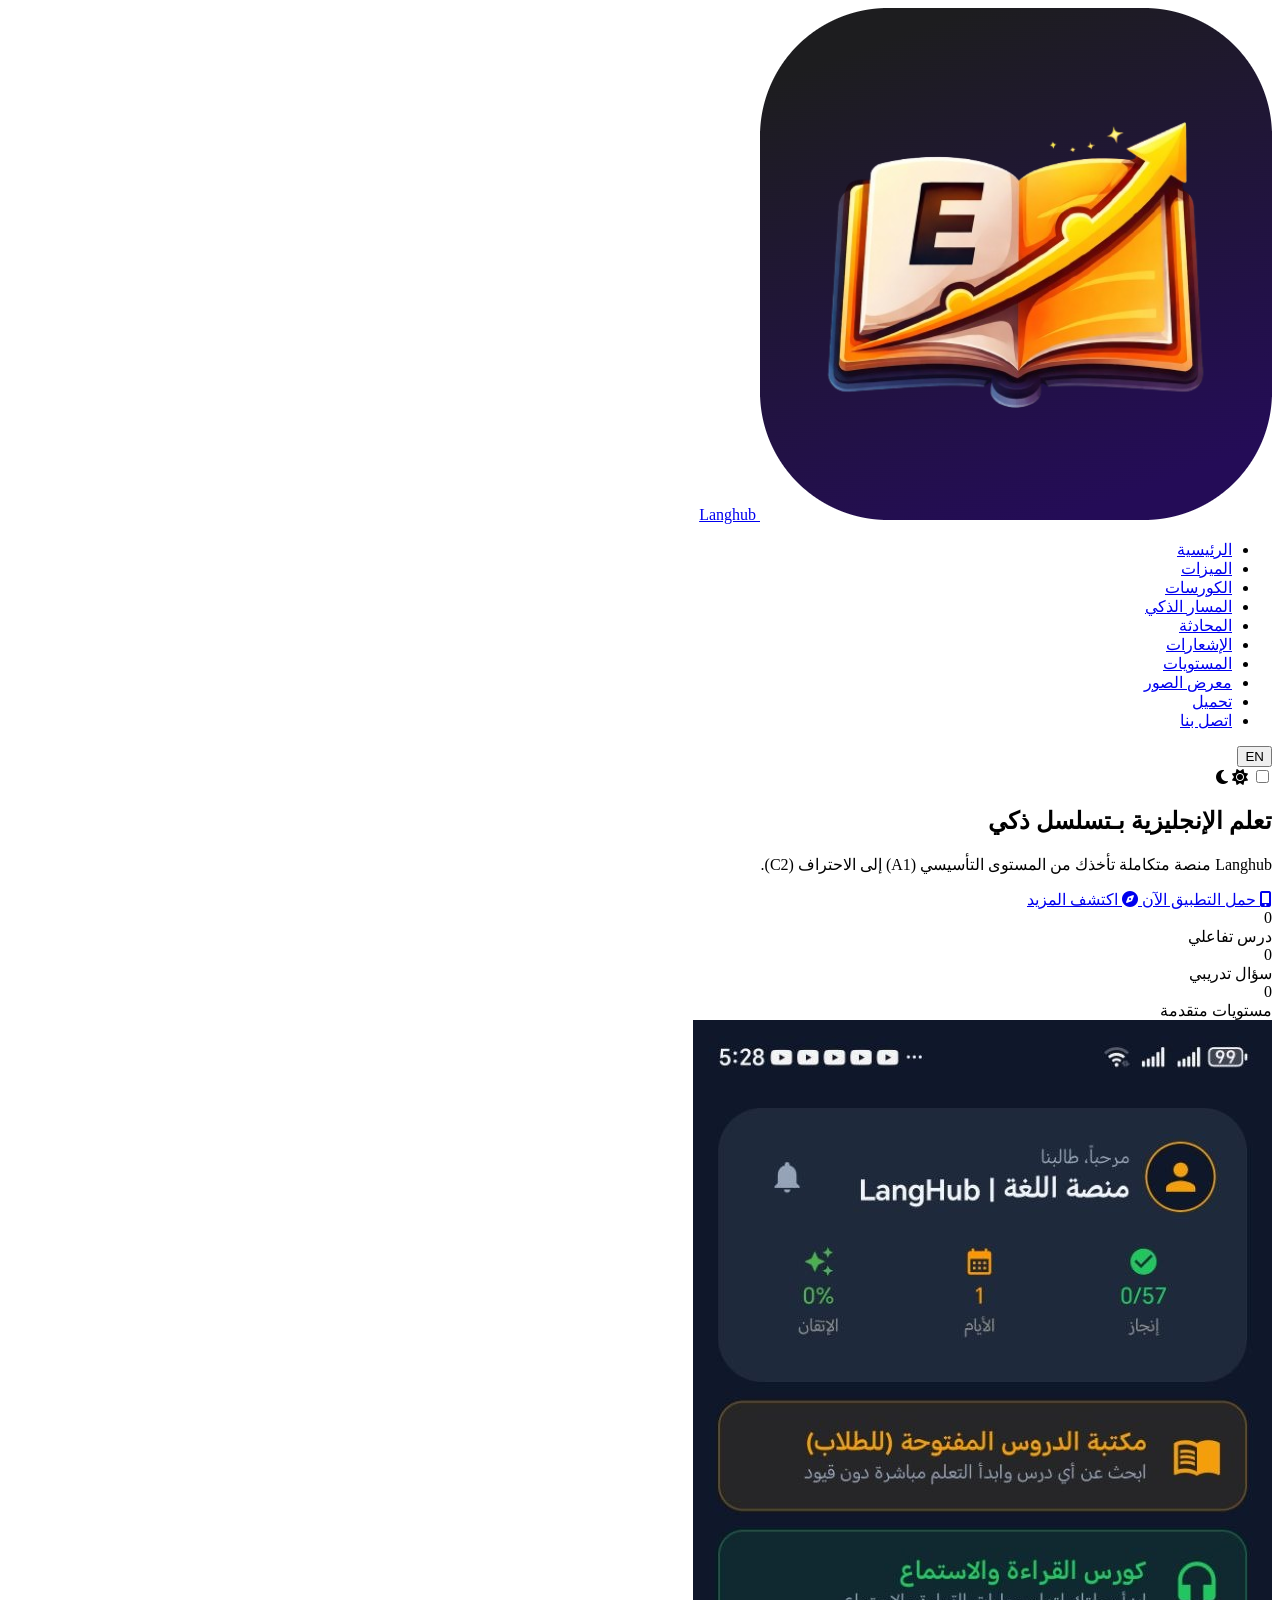
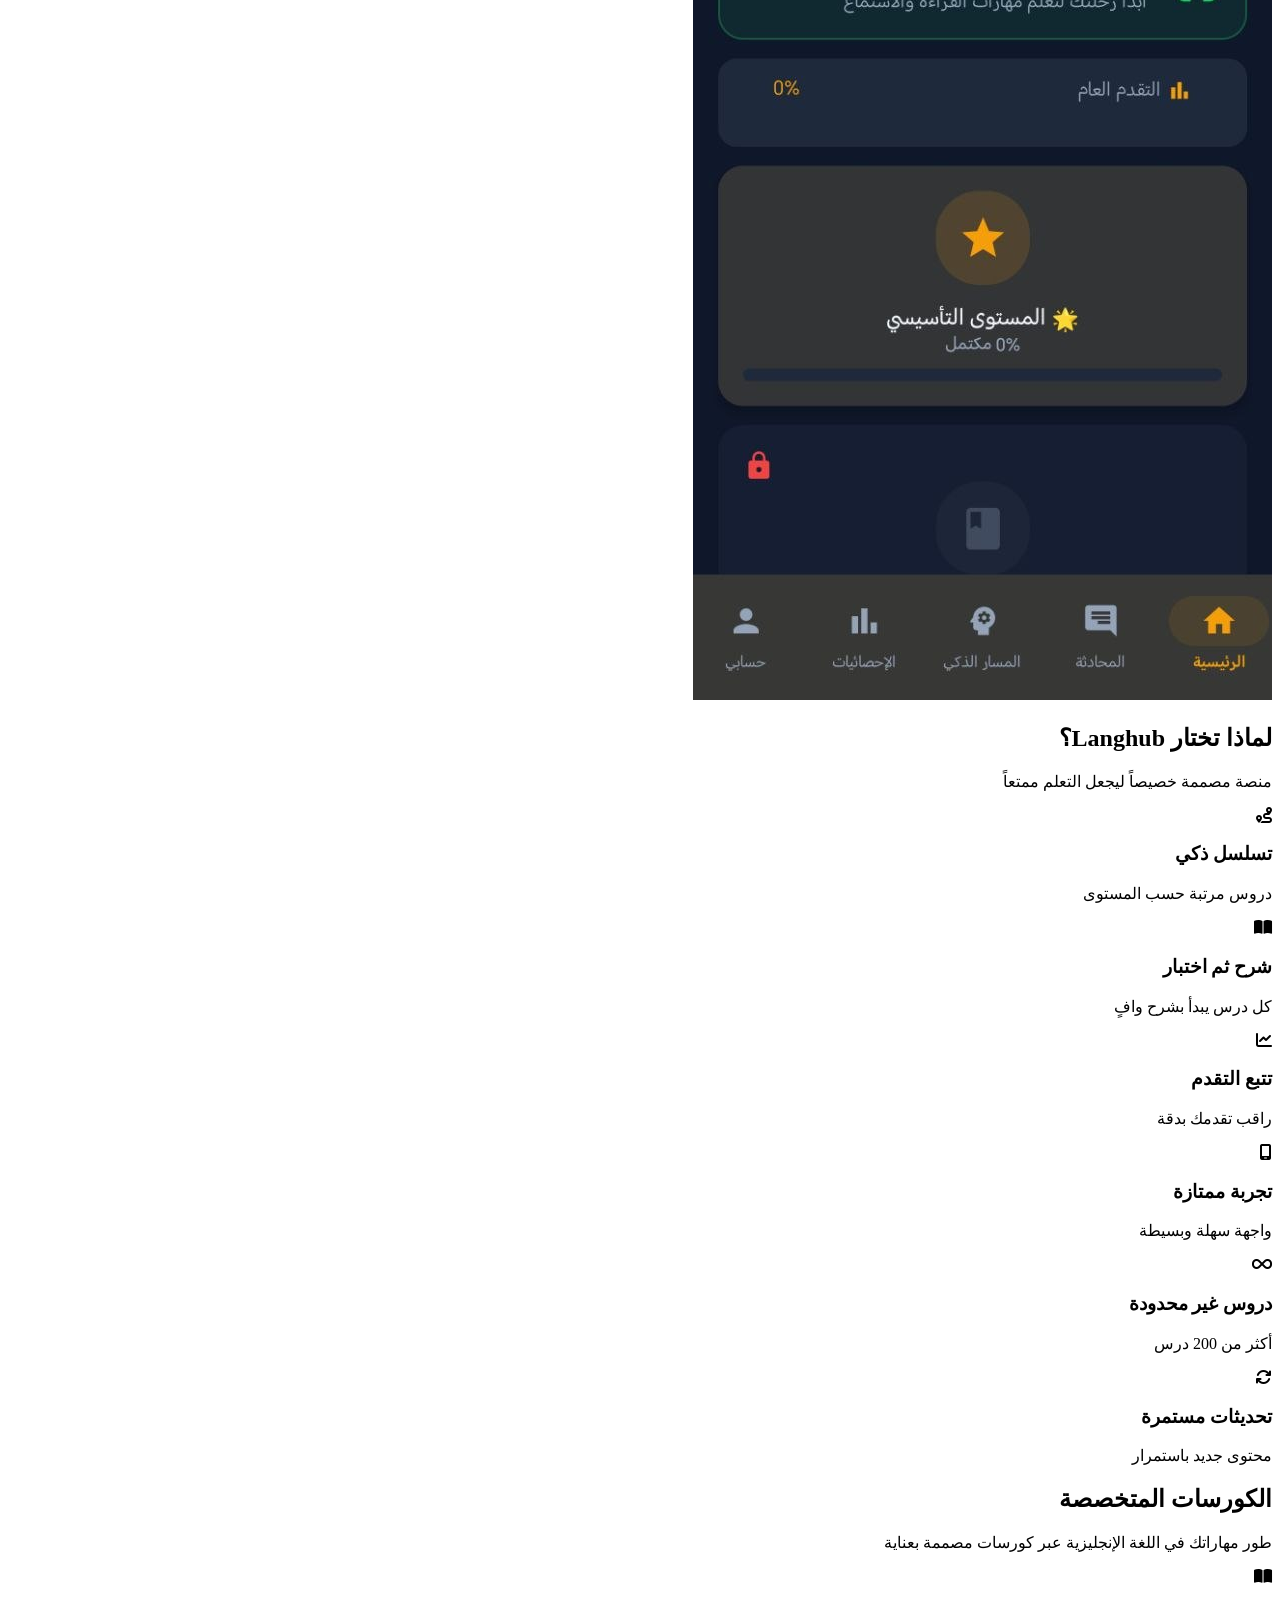
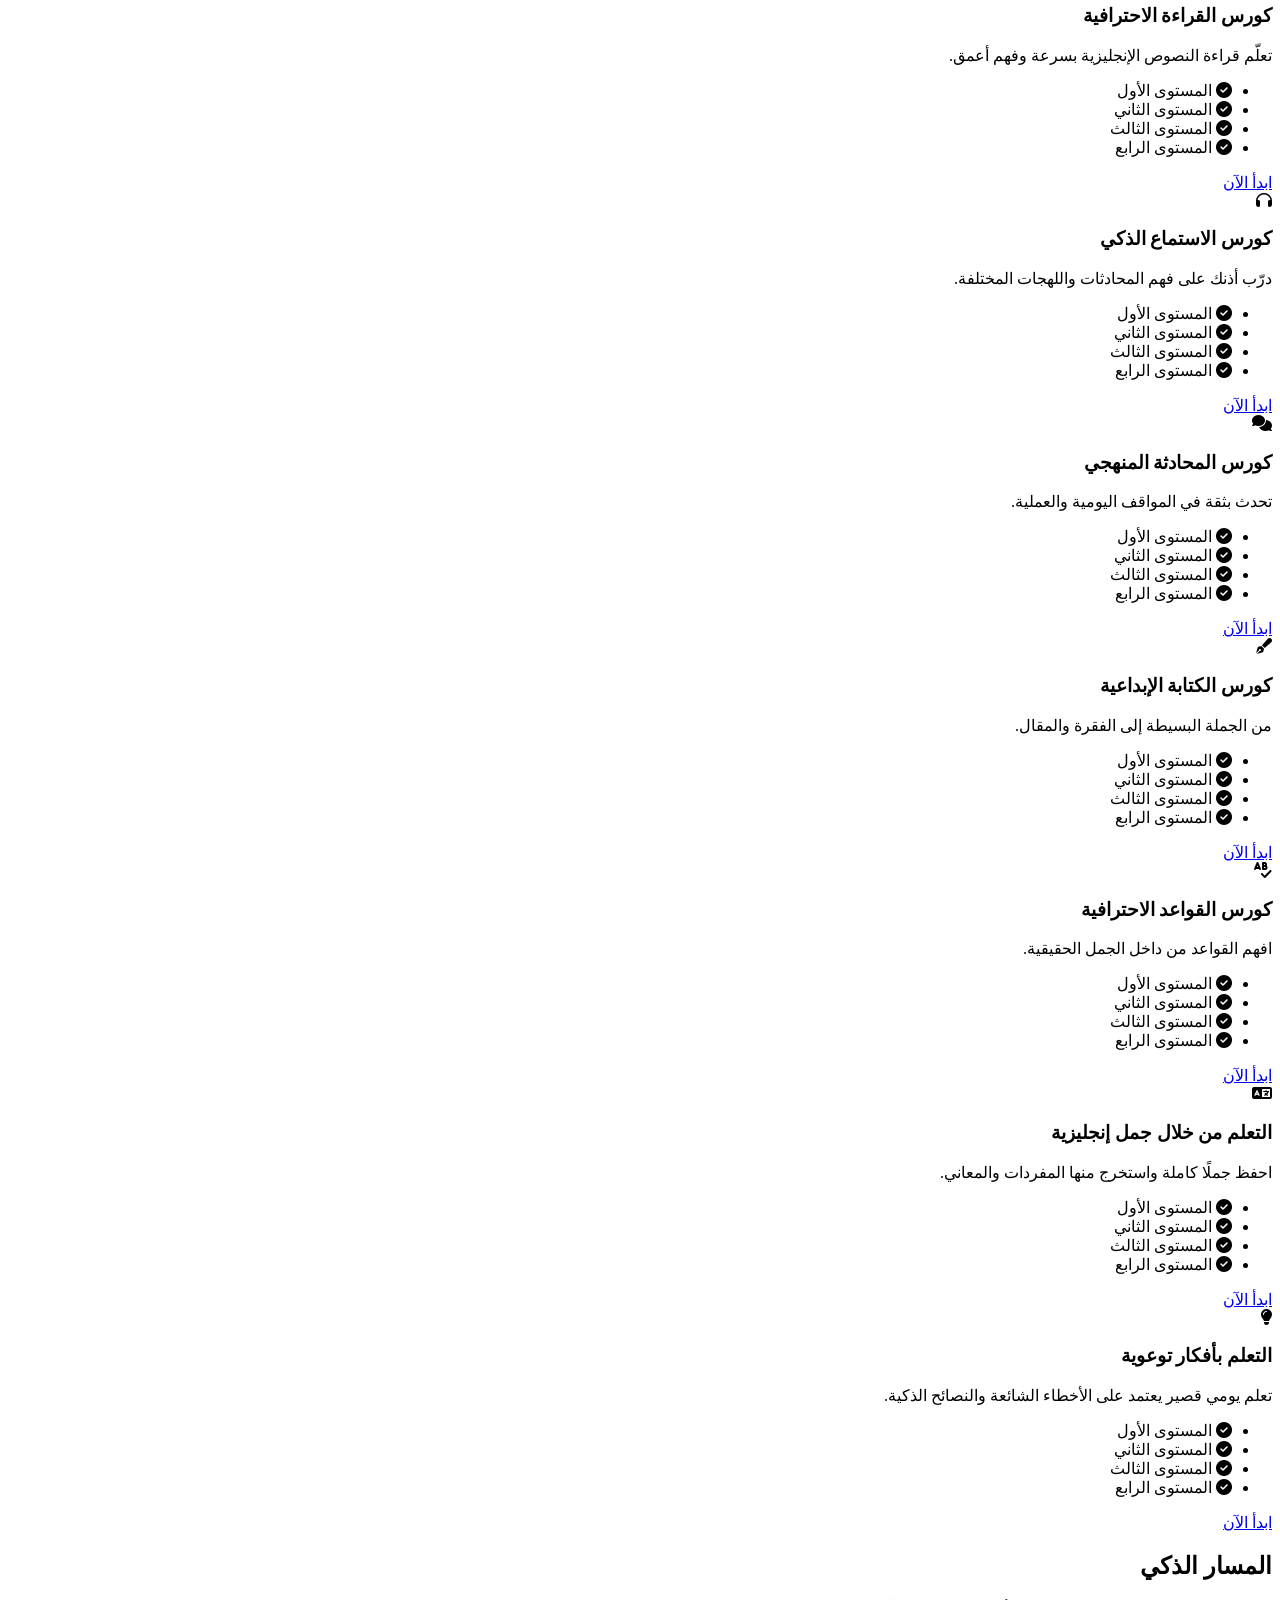
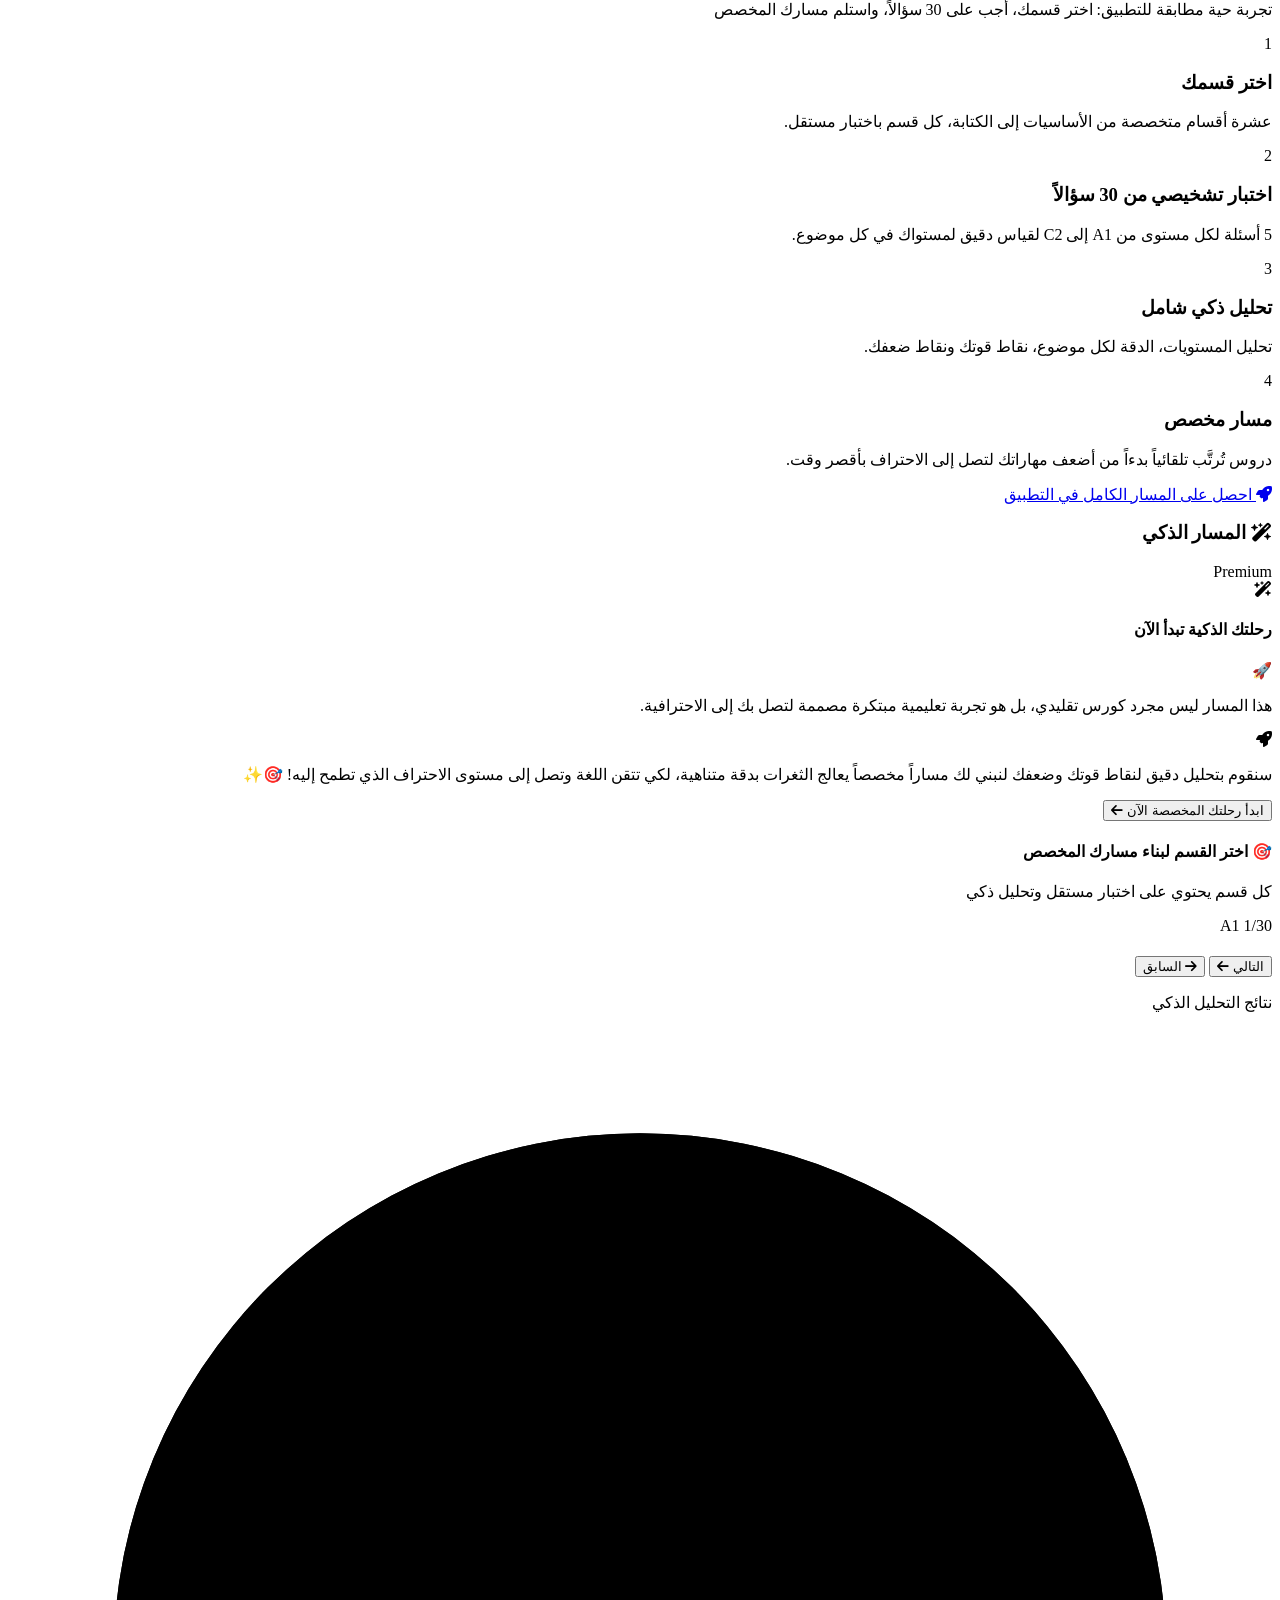
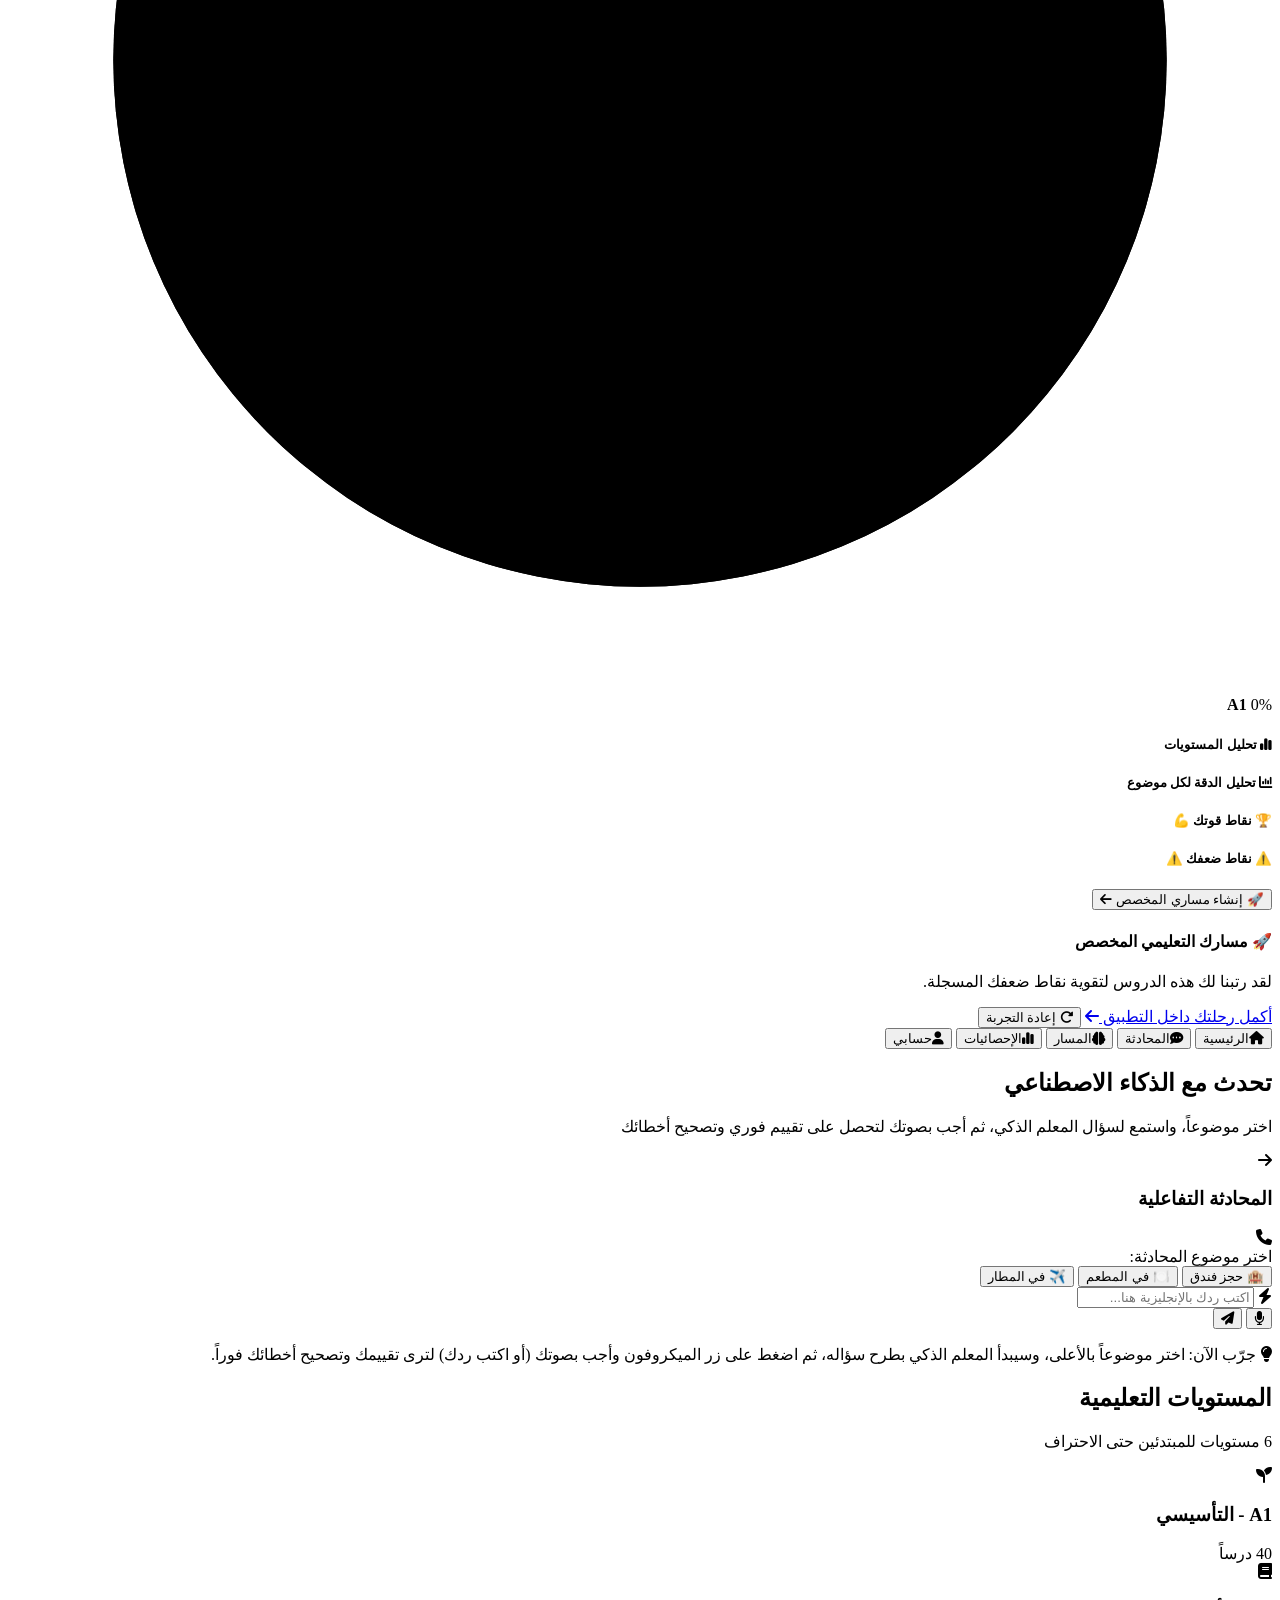
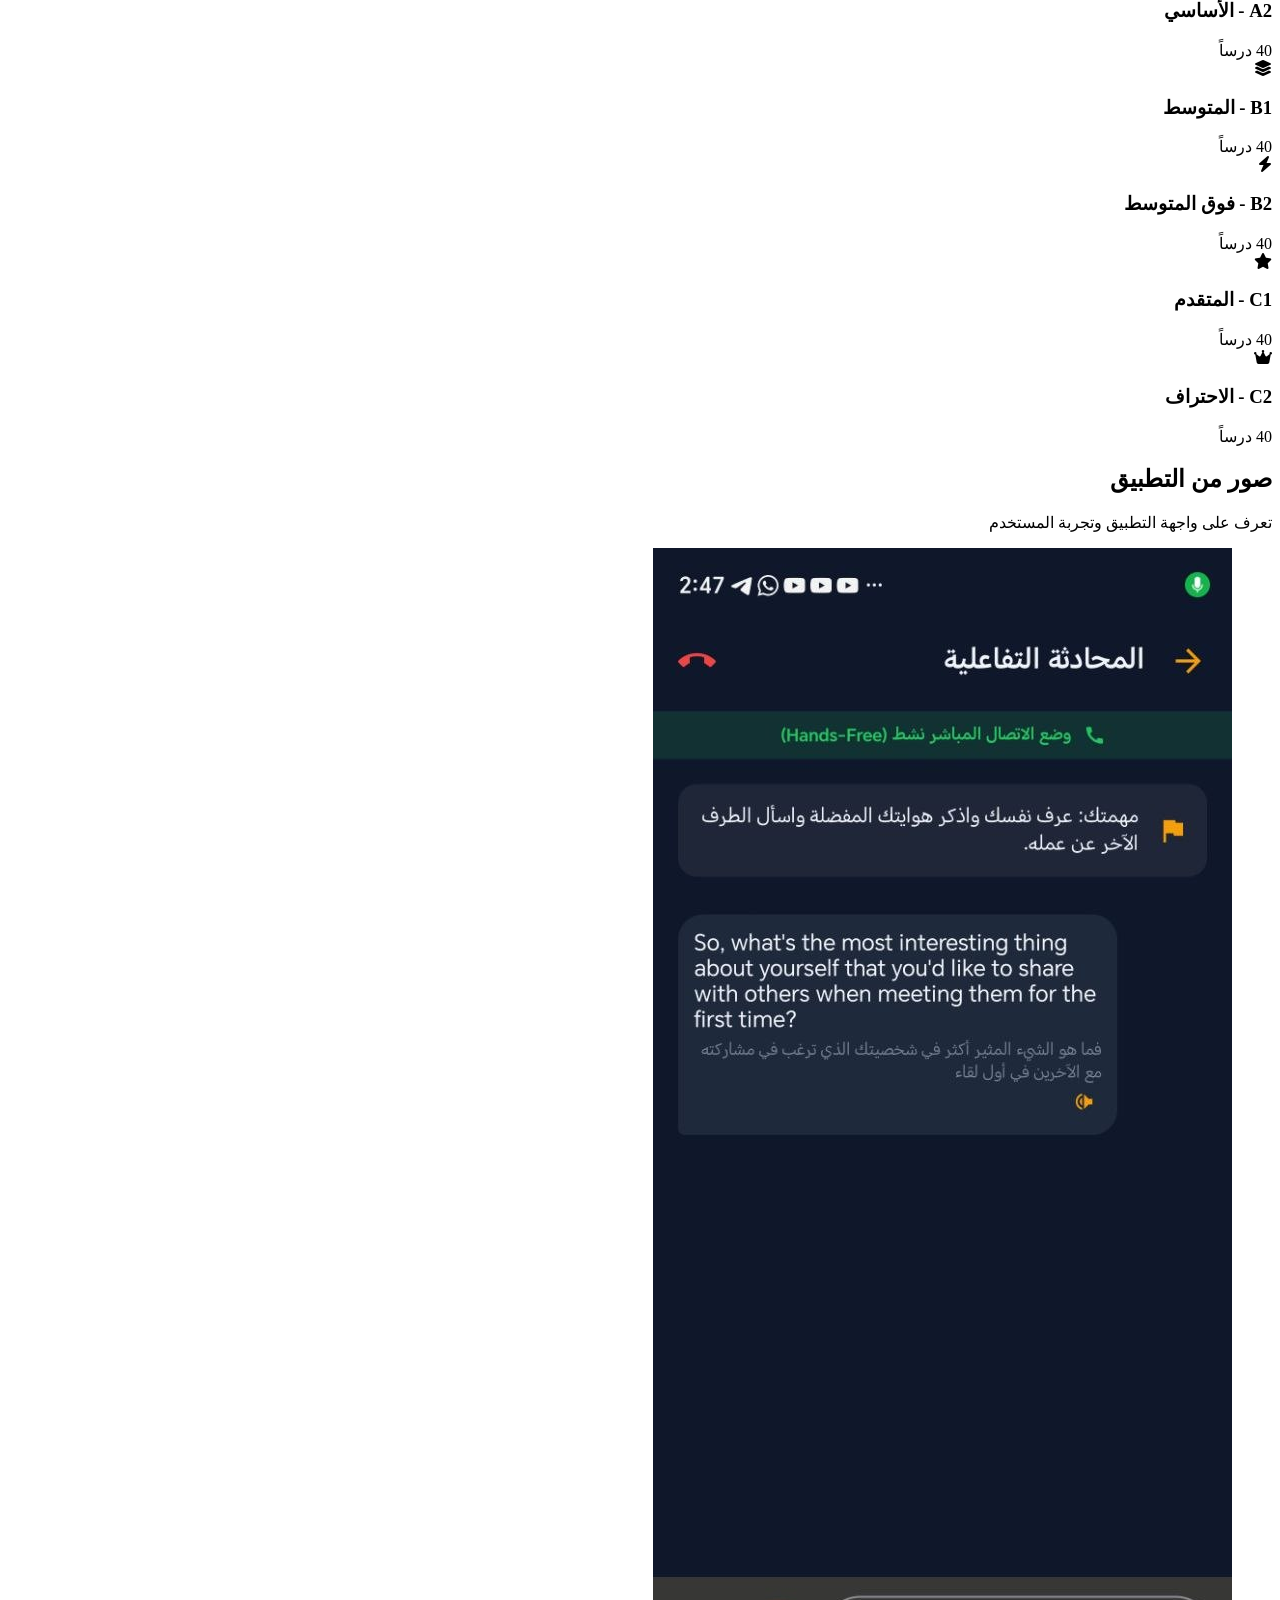
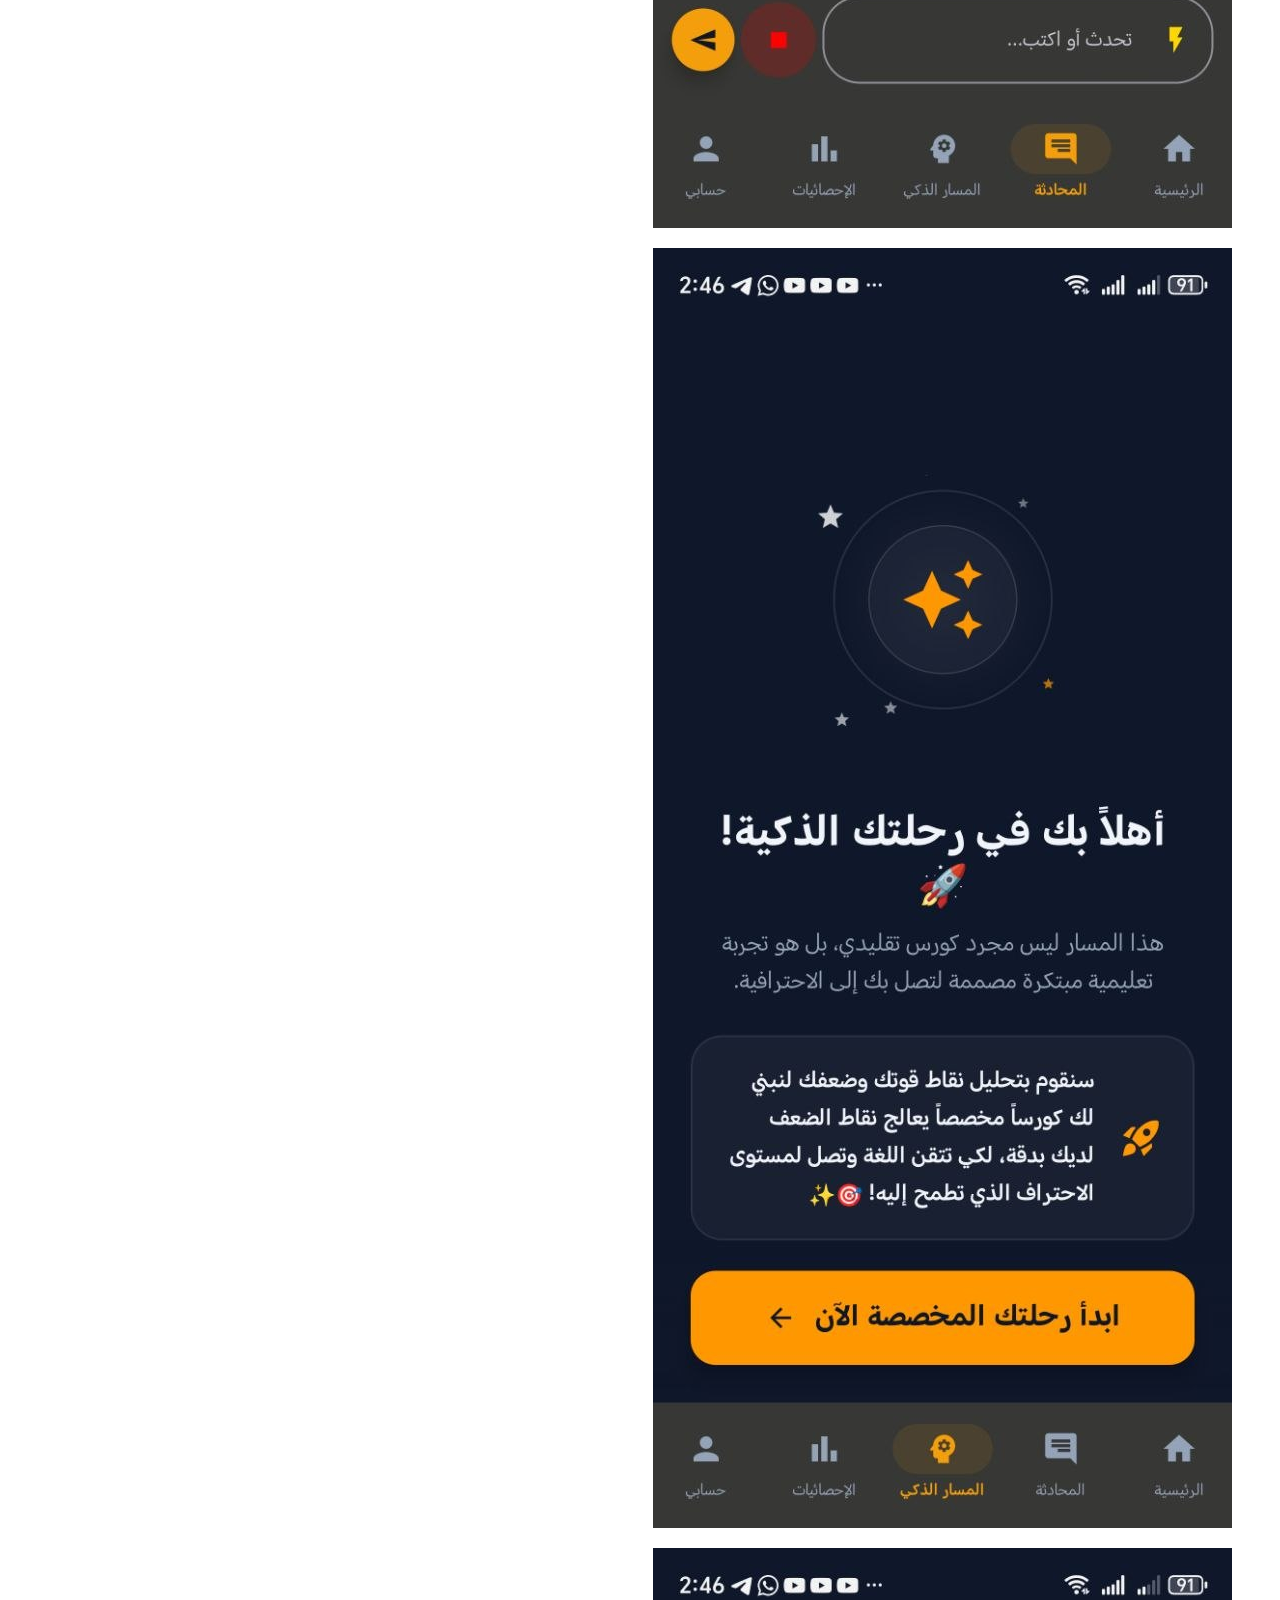
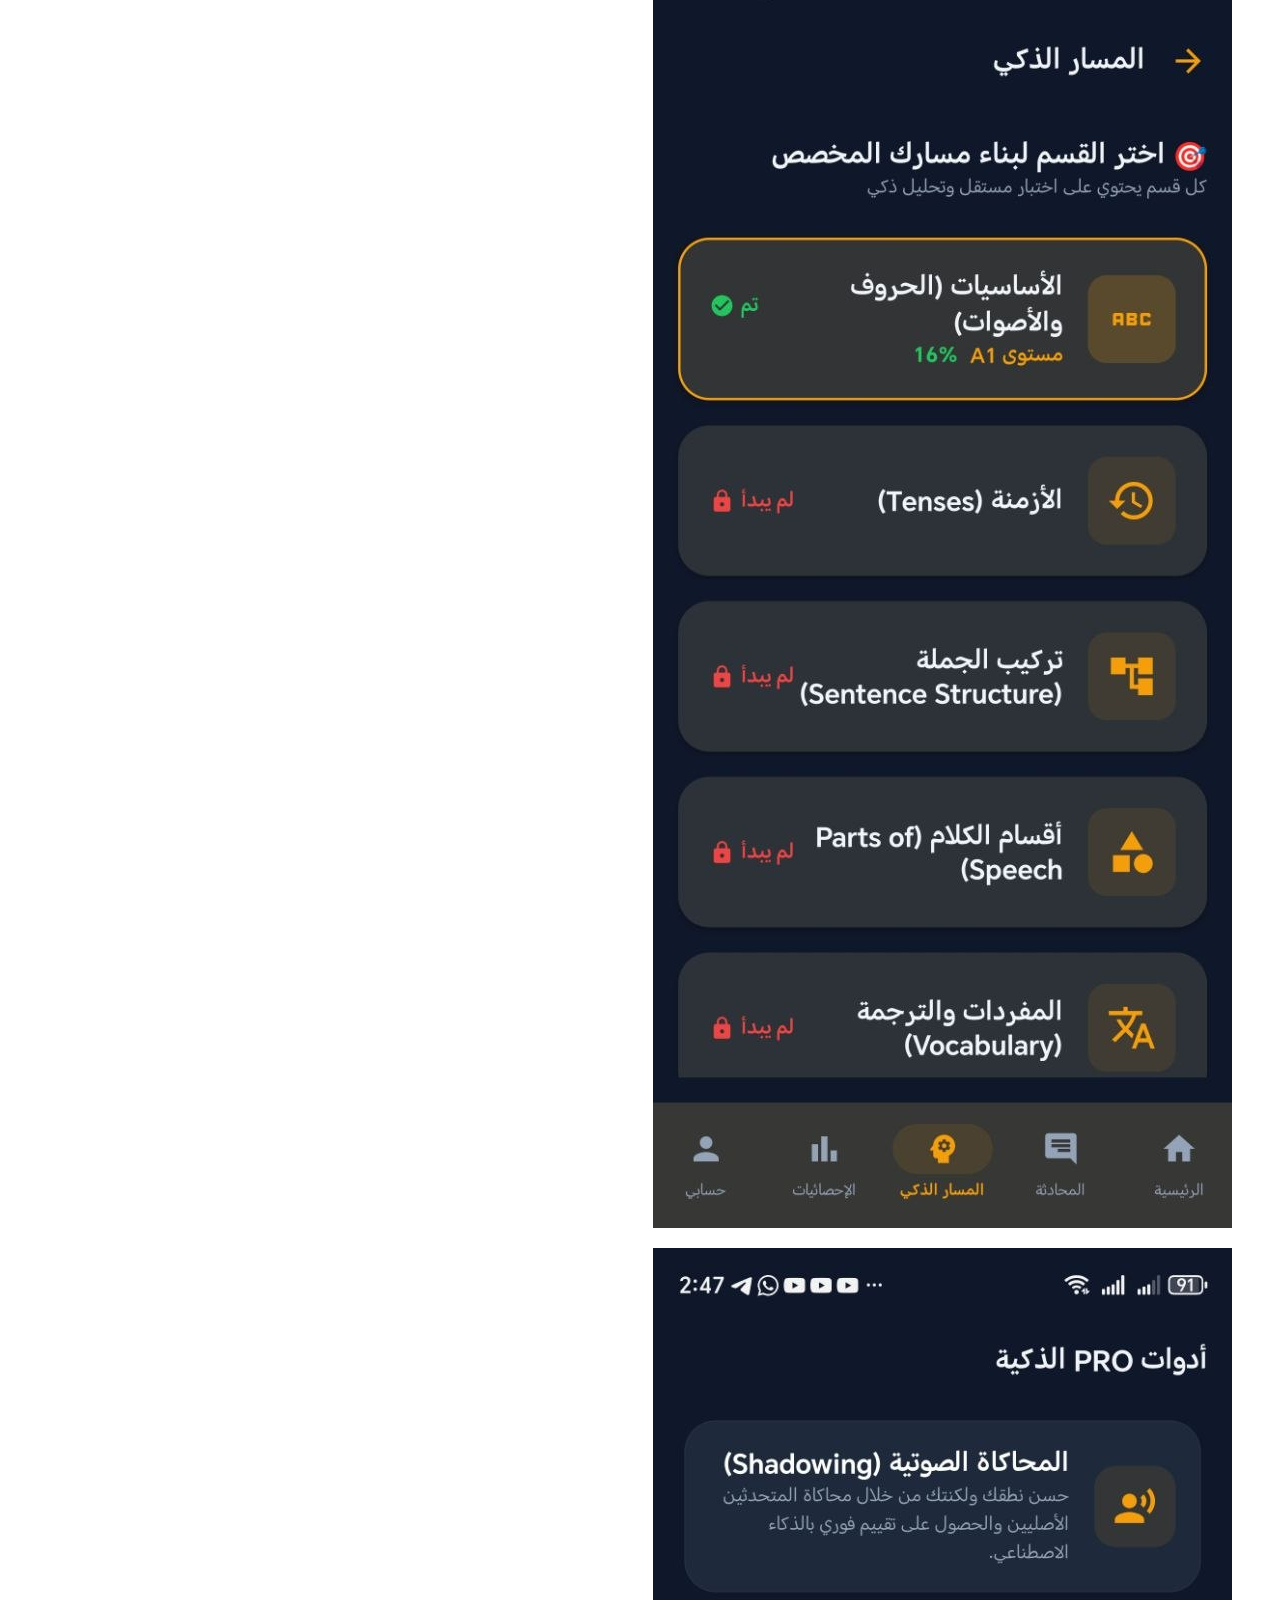
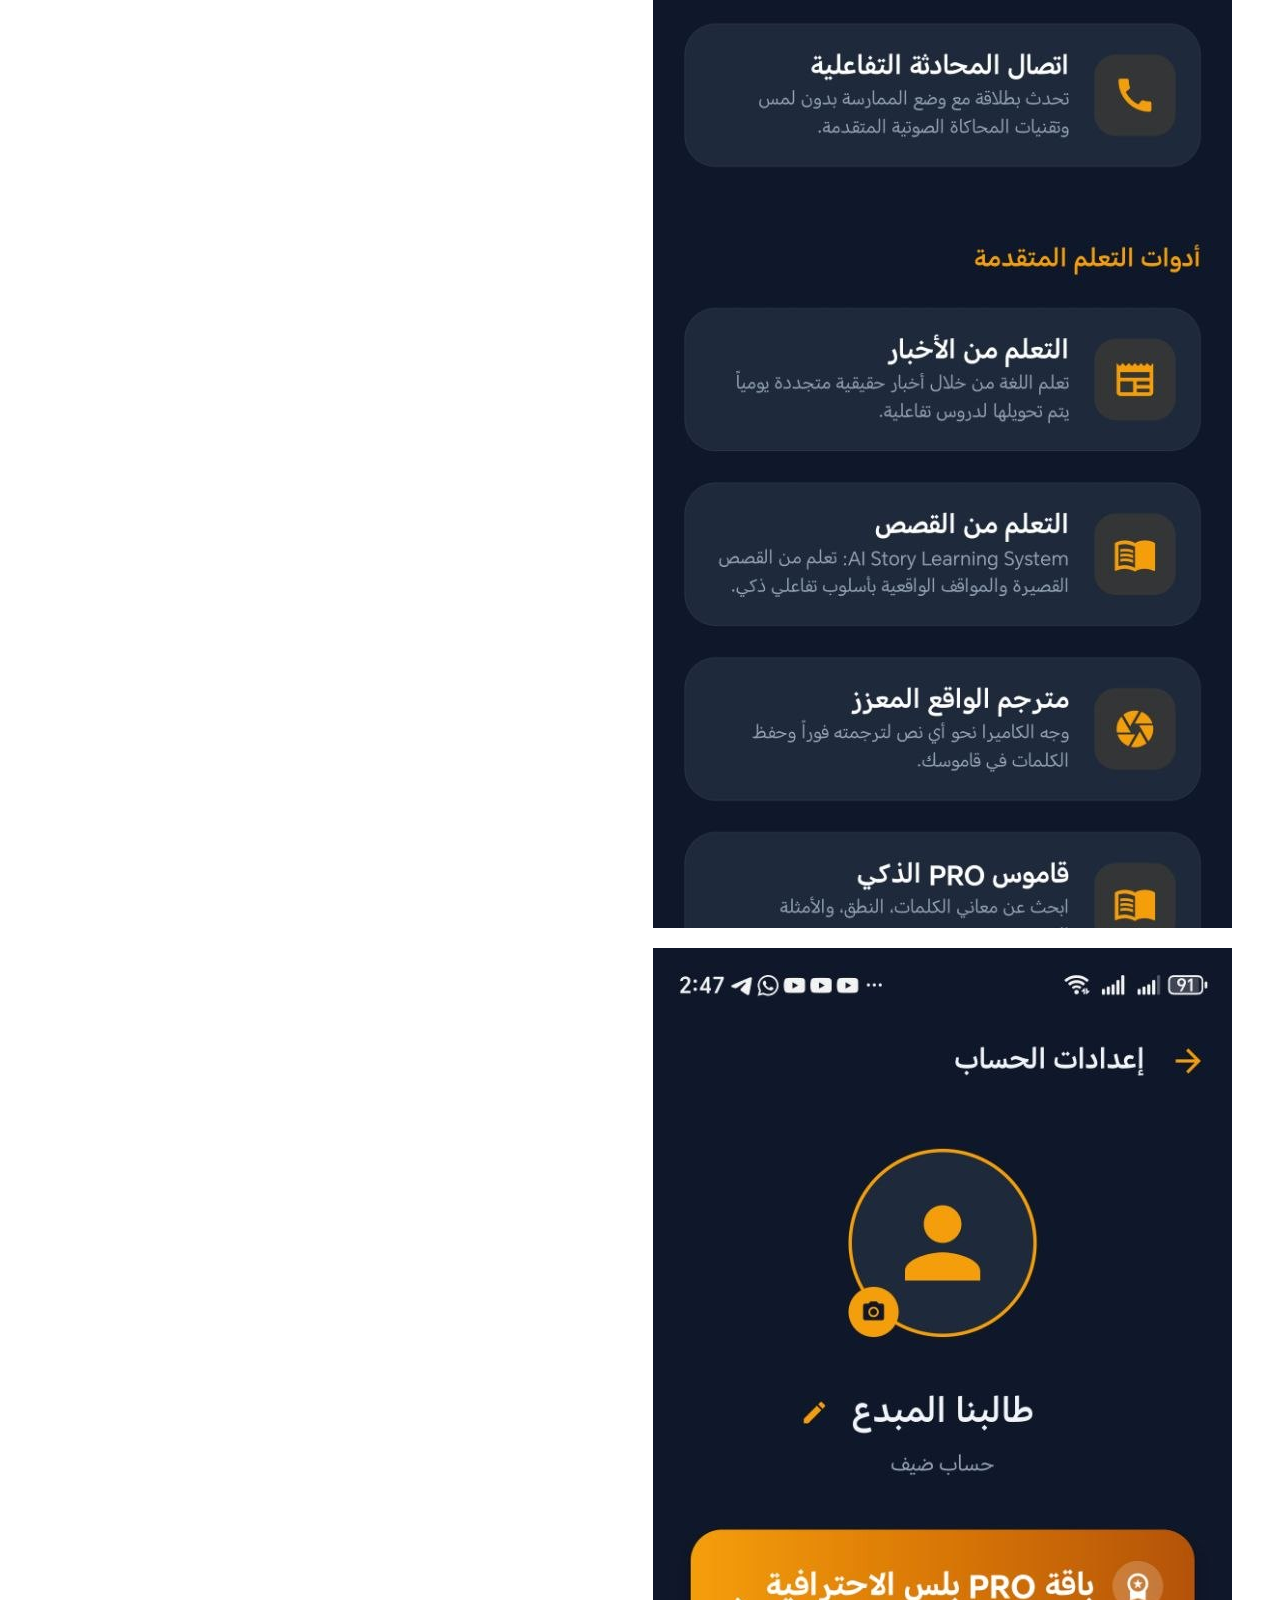
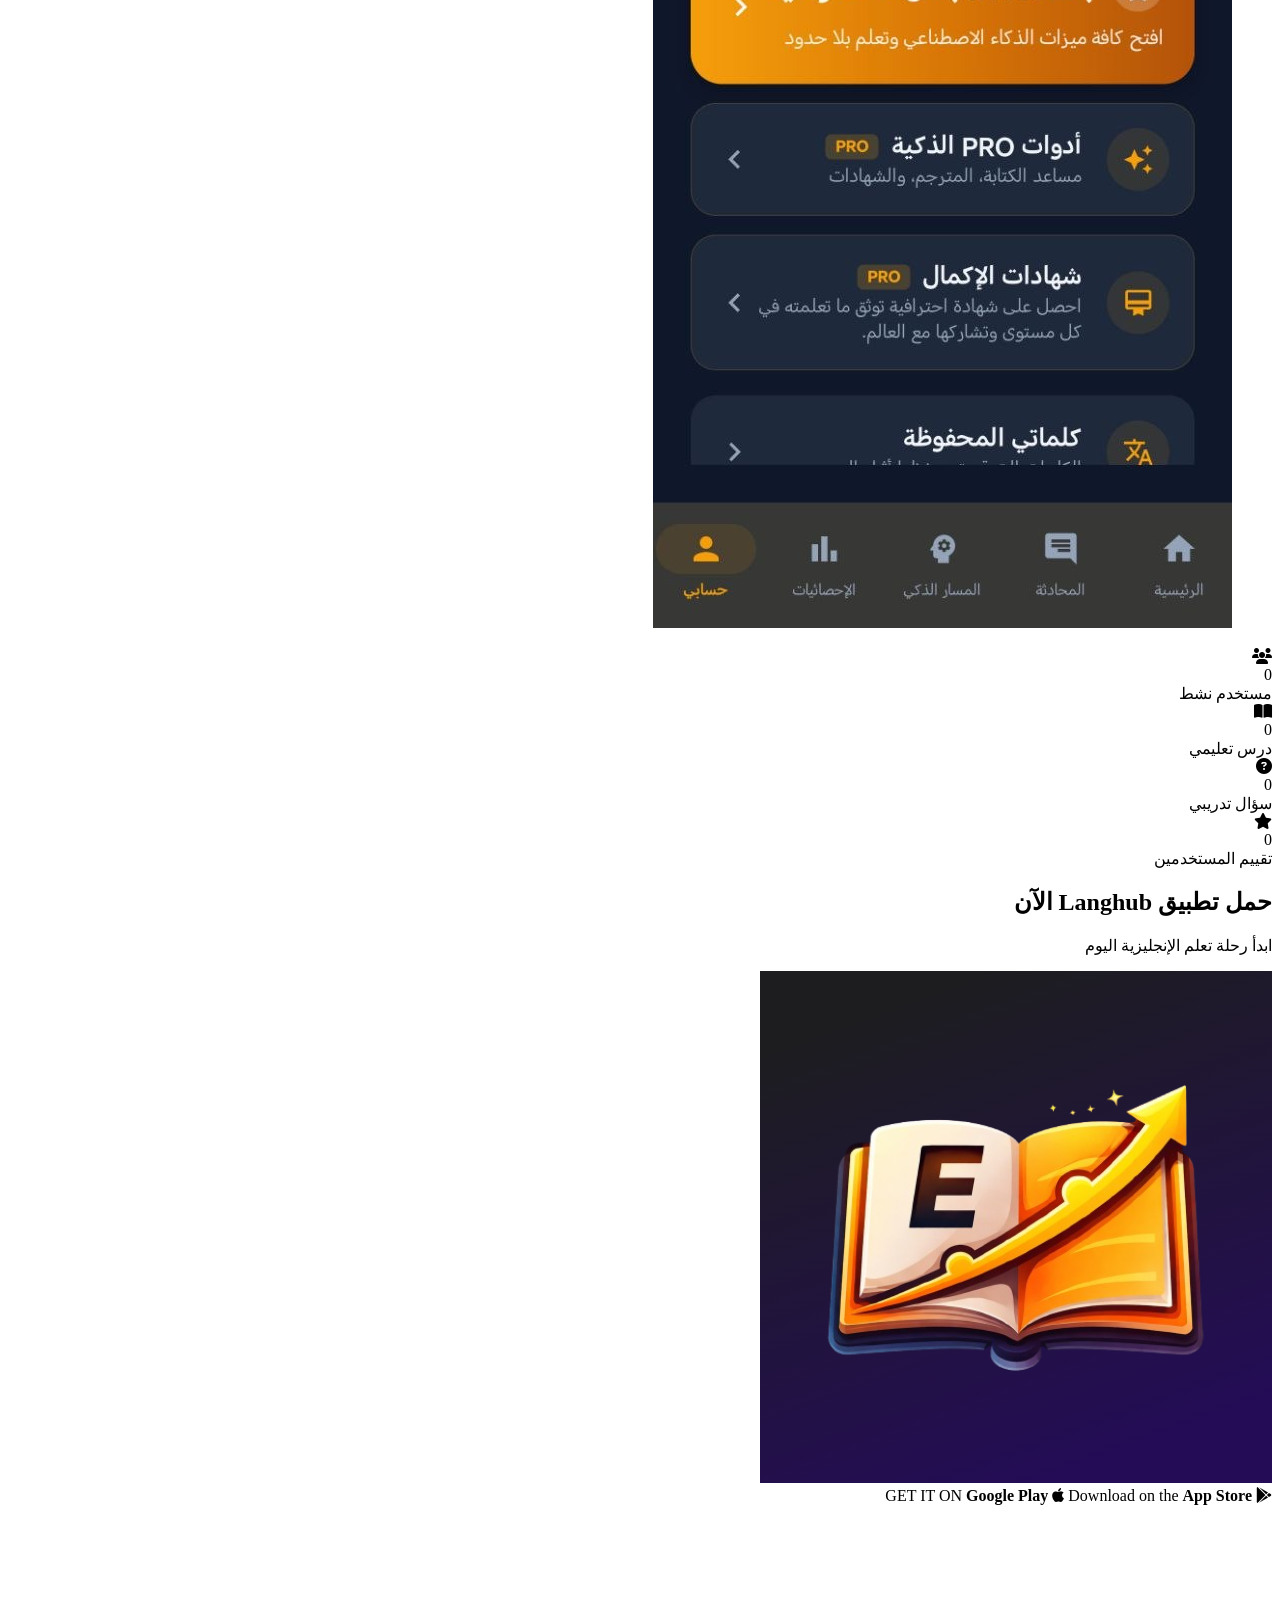
==== index.html @ e92ff912 "Update index.html" ====
<!DOCTYPE html>
<html lang="ar" dir="rtl">
<head>
  <meta charset="UTF-8">
  <meta name="viewport" content="width=device-width, initial-scale=1.0">
   <!-- أكواد منع الكاش نهائياً -->
    <meta http-equiv="Cache-Control" content="no-cache, no-store, must-revalidate">
    <meta http-equiv="Pragma" content="no-cache">
    <meta http-equiv="Expires" content="0">

  <title>Langhub | منصة اللغة</title>

  <meta name="description" content="Langhub منصة متكاملة لتعلم الإنجليزية من A1 إلى C2 عبر كورسات متخصصة، مسار ذكي، محادثة تفاعلية مع الذكاء الاصطناعي، وإشعارات يومية لحفظ الكلمات والجمل.">

  <link rel="icon" href="assets/images/favicon.ico">

  <link rel="preconnect" href="https://fonts.googleapis.com">
  <link rel="preconnect" href="https://fonts.gstatic.com" crossorigin>
  <link href="https://fonts.googleapis.com/css2?family=Cairo:wght@400;500;600;700;800;900&display=swap" rel="stylesheet">

  <link rel="stylesheet" href="https://cdnjs.cloudflare.com/ajax/libs/font-awesome/6.5.1/css/all.min.css">
  <link rel="stylesheet" href="./assets/css/style.css">
  <link rel="stylesheet" href="./assets/css/responsive.css">
</head>
<body>

  <!-- شريط التنقل -->
  <header class="navbar" id="navbar">
    <div class="container nav-container">
      <a href="#home" class="logo" aria-label="Langhub">
        <img src="assets/images/logo.png" alt="شعار Langhub">
        <span>Langhub</span>
      </a>

      <nav aria-label="القائمة الرئيسية">
        <ul class="nav-menu" id="nav-menu">
          <li><a href="#home" class="nav-link active">الرئيسية</a></li>
          <li><a href="#features" class="nav-link">الميزات</a></li>
          <li><a href="#courses" class="nav-link">الكورسات</a></li>
          <li><a href="#smart-path" class="nav-link">المسار الذكي</a></li>
          <li><a href="#ai-speaking" class="nav-link">المحادثة</a></li>
          <li><a href="#notifications" class="nav-link">الإشعارات</a></li>
          <li><a href="#levels" class="nav-link">المستويات</a></li>
          <li><a href="#gallery" class="nav-link">معرض الصور</a></li>
          <li><a href="#download" class="nav-link">تحميل</a></li>
          <li><a href="#contact" class="nav-link">اتصل بنا</a></li>
        </ul>
      </nav>
        <button id="lang-toggle" class="lang-toggle" type="button">EN</button>
      <div class="hamburger" id="hamburger" aria-label="فتح القائمة" role="button" tabindex="0">
        <span class="bar"></span>
        <span class="bar"></span>
        <span class="bar"></span>
      </div>
    </div>
  </header>

  <!-- زر الوضع الفاتح / الداكن -->
  <div class="theme-switch-wrapper">
    <label class="theme-switch" for="theme-toggle" aria-label="تبديل الوضع الليلي والنهاري">
      <input type="checkbox" id="theme-toggle">
      <span class="slider">
        <i class="fas fa-sun"></i>
        <i class="fas fa-moon"></i>
      </span>
    </label>
  </div>

  <main>
    <!-- Hero -->
    <section class="hero" id="home">
      <div class="container hero-content">
        <div class="hero-text">
          <h1 class="hero-title">تعلم الإنجليزية بـ<span class="highlight">تسلسل ذكي</span></h1>

          <p class="hero-description">
            Langhub منصة متكاملة تأخذك من المستوى التأسيسي (A1) إلى الاحتراف (C2).
          </p>

          <div class="hero-buttons">
            <a href="#download" class="btn btn-primary">
              <i class="fas fa-mobile-screen-button"></i>
              حمل التطبيق الآن
            </a>

            <a href="#features" class="btn btn-outline">
              <i class="fas fa-compass"></i>
              اكتشف المزيد
            </a>
          </div>

          <div class="hero-stats">
            <div class="stat">
              <div class="stat-number" data-target="500">0</div>
              <div class="stat-label">درس تفاعلي</div>
            </div>

            <div class="stat">
              <div class="stat-number" data-target="5000">0</div>
              <div class="stat-label">سؤال تدريبي</div>
            </div>

            <div class="stat">
              <div class="stat-number" data-target="6">0</div>
              <div class="stat-label">مستويات متقدمة</div>
            </div>
          </div>
        </div>

        <div class="hero-images-container">
          <img src="assets/images/hero-image.png" alt="واجهة تطبيق Langhub" class="hero-main-image">
        </div>
      </div>
    </section>

    <!-- الميزات -->
    <section class="features" id="features">
      <div class="container">
        <div class="section-header">
          <h2>لماذا تختار <span class="highlight">Langhub</span>؟</h2>
          <p>منصة مصممة خصيصاً ليجعل التعلم ممتعاً</p>
        </div>

        <div class="features-grid">
          <article class="feature-card">
            <div class="feature-icon"><i class="fas fa-route"></i></div>
            <h3>تسلسل ذكي</h3>
            <p>دروس مرتبة حسب المستوى</p>
          </article>

          <article class="feature-card">
            <div class="feature-icon"><i class="fas fa-book-open"></i></div>
            <h3>شرح ثم اختبار</h3>
            <p>كل درس يبدأ بشرح وافٍ</p>
          </article>

          <article class="feature-card">
            <div class="feature-icon"><i class="fas fa-chart-line"></i></div>
            <h3>تتبع التقدم</h3>
            <p>راقب تقدمك بدقة</p>
          </article>

          <article class="feature-card">
            <div class="feature-icon"><i class="fas fa-mobile-screen"></i></div>
            <h3>تجربة ممتازة</h3>
            <p>واجهة سهلة وبسيطة</p>
          </article>

          <article class="feature-card">
            <div class="feature-icon"><i class="fas fa-infinity"></i></div>
            <h3>دروس غير محدودة</h3>
            <p>أكثر من 200 درس</p>
          </article>

          <article class="feature-card">
            <div class="feature-icon"><i class="fas fa-arrows-rotate"></i></div>
            <h3>تحديثات مستمرة</h3>
            <p>محتوى جديد باستمرار</p>
          </article>
        </div>
      </div>
    </section>

    <!-- الكورسات المتخصصة -->
    <section class="courses" id="courses">
      <div class="container">
        <div class="section-header">
          <h2>الكورسات <span class="highlight">المتخصصة</span></h2>
          <p>طور مهاراتك في اللغة الإنجليزية عبر كورسات مصممة بعناية</p>
        </div>

        <div class="courses-grid">
          <article class="course-card">
            <div class="course-icon"><i class="fas fa-book-open"></i></div>
            <h3>كورس القراءة الاحترافية</h3>
            <p>تعلّم قراءة النصوص الإنجليزية بسرعة وفهم أعمق.</p>
            <ul class="course-levels">
              <li><i class="fas fa-check-circle"></i> المستوى الأول</li>
              <li><i class="fas fa-check-circle"></i> المستوى الثاني</li>
              <li><i class="fas fa-check-circle"></i> المستوى الثالث</li>
              <li><i class="fas fa-check-circle"></i> المستوى الرابع</li>
            </ul>
            <a href="download.html" class="btn btn-outline">ابدأ الآن</a>
          </article>

          <article class="course-card">
            <div class="course-icon"><i class="fas fa-headphones"></i></div>
            <h3>كورس الاستماع الذكي</h3>
            <p>درّب أذنك على فهم المحادثات واللهجات المختلفة.</p>
            <ul class="course-levels">
              <li><i class="fas fa-check-circle"></i> المستوى الأول</li>
              <li><i class="fas fa-check-circle"></i> المستوى الثاني</li>
              <li><i class="fas fa-check-circle"></i> المستوى الثالث</li>
              <li><i class="fas fa-check-circle"></i> المستوى الرابع</li>
            </ul>
            <a href="download.html" class="btn btn-outline">ابدأ الآن</a>
          </article>

          <article class="course-card">
            <div class="course-icon"><i class="fas fa-comments"></i></div>
            <h3>كورس المحادثة المنهجي</h3>
            <p>تحدث بثقة في المواقف اليومية والعملية.</p>
            <ul class="course-levels">
              <li><i class="fas fa-check-circle"></i> المستوى الأول</li>
              <li><i class="fas fa-check-circle"></i> المستوى الثاني</li>
              <li><i class="fas fa-check-circle"></i> المستوى الثالث</li>
              <li><i class="fas fa-check-circle"></i> المستوى الرابع</li>
            </ul>
            <a href="download.html" class="btn btn-outline">ابدأ الآن</a>
          </article>

          <article class="course-card">
            <div class="course-icon"><i class="fas fa-pen-fancy"></i></div>
            <h3>كورس الكتابة الإبداعية</h3>
            <p>من الجملة البسيطة إلى الفقرة والمقال.</p>
            <ul class="course-levels">
              <li><i class="fas fa-check-circle"></i> المستوى الأول</li>
              <li><i class="fas fa-check-circle"></i> المستوى الثاني</li>
              <li><i class="fas fa-check-circle"></i> المستوى الثالث</li>
              <li><i class="fas fa-check-circle"></i> المستوى الرابع</li>
            </ul>
            <a href="download.html" class="btn btn-outline">ابدأ الآن</a>
          </article>

          <article class="course-card">
            <div class="course-icon"><i class="fas fa-spell-check"></i></div>
            <h3>كورس القواعد الاحترافية</h3>
            <p>افهم القواعد من داخل الجمل الحقيقية.</p>
            <ul class="course-levels">
              <li><i class="fas fa-check-circle"></i> المستوى الأول</li>
              <li><i class="fas fa-check-circle"></i> المستوى الثاني</li>
              <li><i class="fas fa-check-circle"></i> المستوى الثالث</li>
              <li><i class="fas fa-check-circle"></i> المستوى الرابع</li>
            </ul>
            <a href="download.html" class="btn btn-outline">ابدأ الآن</a>
          </article>

          <article class="course-card">
            <div class="course-icon"><i class="fas fa-language"></i></div>
            <h3>التعلم من خلال جمل إنجليزية</h3>
            <p>احفظ جملًا كاملة واستخرج منها المفردات والمعاني.</p>
            <ul class="course-levels">
              <li><i class="fas fa-check-circle"></i> المستوى الأول</li>
              <li><i class="fas fa-check-circle"></i> المستوى الثاني</li>
              <li><i class="fas fa-check-circle"></i> المستوى الثالث</li>
              <li><i class="fas fa-check-circle"></i> المستوى الرابع</li>
            </ul>
            <a href="download.html" class="btn btn-outline">ابدأ الآن</a>
          </article>

          <article class="course-card">
            <div class="course-icon"><i class="fas fa-lightbulb"></i></div>
            <h3>التعلم بأفكار توعوية</h3>
            <p>تعلم يومي قصير يعتمد على الأخطاء الشائعة والنصائح الذكية.</p>
            <ul class="course-levels">
              <li><i class="fas fa-check-circle"></i> المستوى الأول</li>
              <li><i class="fas fa-check-circle"></i> المستوى الثاني</li>
              <li><i class="fas fa-check-circle"></i> المستوى الثالث</li>
              <li><i class="fas fa-check-circle"></i> المستوى الرابع</li>
            </ul>
            <a href="download.html" class="btn btn-outline">ابدأ الآن</a>
          </article>
        </div>
      </div>
    </section>


<!-- المسار الذكي (محاكاة حية للتطبيق) -->
<!-- المسار الذكي -->
<section class="smart-path" id="smart-path">
  <div class="container">
    <div class="section-header">
      <h2>المسار <span class="highlight">الذكي</span></h2>
      <p>تجربة حية مطابقة للتطبيق: اختر قسمك، أجب على 30 سؤالاً، واستلم مسارك المخصص</p>
    </div>

    <div class="sp-showcase">
      <div class="sp-info">
        <div class="sp-steps">
          <div class="sp-step">
            <div class="sp-step-num">1</div>
            <div class="sp-step-body">
              <h3>اختر قسمك</h3>
              <p>عشرة أقسام متخصصة من الأساسيات إلى الكتابة، كل قسم باختبار مستقل.</p>
            </div>
          </div>
          <div class="sp-step">
            <div class="sp-step-num">2</div>
            <div class="sp-step-body">
              <h3>اختبار تشخيصي من 30 سؤالاً</h3>
              <p>5 أسئلة لكل مستوى من A1 إلى C2 لقياس دقيق لمستواك في كل موضوع.</p>
            </div>
          </div>
          <div class="sp-step">
            <div class="sp-step-num">3</div>
            <div class="sp-step-body">
              <h3>تحليل ذكي شامل</h3>
              <p>تحليل المستويات، الدقة لكل موضوع، نقاط قوتك ونقاط ضعفك.</p>
            </div>
          </div>
          <div class="sp-step">
            <div class="sp-step-num">4</div>
            <div class="sp-step-body">
              <h3>مسار مخصص</h3>
              <p>دروس تُرتَّب تلقائياً بدءاً من أضعف مهاراتك لتصل إلى الاحتراف بأقصر وقت.</p>
            </div>
          </div>
        </div>
        <div class="sp-cta">
          <a href="#download" class="btn btn-primary"><i class="fas fa-rocket"></i> احصل على المسار الكامل في التطبيق</a>
        </div>
      </div>

      <div class="sp-phone" id="sp-phone">
        <div class="sp-phone-notch"></div>
        <div class="sp-phone-header">
          <h3><i class="fas fa-wand-magic-sparkles"></i> المسار الذكي</h3>
          <span class="sp-premium">Premium</span>
        </div>

        <div class="sp-screens">
          <!-- 1) المقدمة -->
          <div class="sp-screen active" data-screen="intro">
            <div class="sp-intro">
              <div class="sp-intro-orbit"><i class="fas fa-wand-magic-sparkles"></i></div>
              <h4>رحلتك <span class="sp-gold">الذكية</span> تبدأ الآن</h4>
              <div class="sp-rocket">🚀</div>
              <p>هذا المسار ليس مجرد كورس تقليدي، بل هو تجربة تعليمية مبتكرة مصممة لتصل بك إلى الاحترافية.</p>
              <div class="sp-intro-card">
                <i class="fas fa-rocket"></i>
                <p>سنقوم بتحليل دقيق لنقاط قوتك وضعفك لنبني لك مساراً مخصصاً يعالج الثغرات بدقة متناهية، لكي تتقن اللغة وتصل إلى مستوى الاحتراف الذي تطمح إليه! 🎯✨</p>
              </div>
              <button class="sp-btn-gold" type="button" data-sp-goto="sections">ابدأ رحلتك المخصصة الآن <i class="fas fa-arrow-left"></i></button>
            </div>
          </div>

          <!-- 2) الأقسام -->
          <div class="sp-screen" data-screen="sections">
            <div class="sp-sections">
              <h4>🎯 اختر القسم لبناء مسارك المخصص</h4>
              <p class="sp-sub">كل قسم يحتوي على اختبار مستقل وتحليل ذكي</p>
              <div id="sp-section-list"></div>
            </div>
          </div>

          <!-- 3) الاختبار -->
          <div class="sp-screen" data-screen="quiz">
            <div class="sp-quiz">
              <div class="sp-quiz-progress"><div class="sp-quiz-bar" id="sp-quiz-bar"></div></div>
              <div class="sp-quiz-meta">
                <span id="sp-quiz-count">1/30</span>
                <span class="sp-level-badge" id="sp-q-level">A1</span>
              </div>
              <h4 class="sp-quiz-question" id="sp-quiz-question"></h4>
              <div class="sp-quiz-options" id="sp-quiz-options"></div>
              <div class="sp-quiz-actions">
                <button class="sp-btn-gold" type="button" id="sp-next-btn">التالي <i class="fas fa-arrow-left"></i></button>
                <button class="sp-btn-ghost" type="button" id="sp-prev-btn"><i class="fas fa-arrow-right"></i> السابق</button>
              </div>
            </div>
          </div>

          <!-- 4) النتائج -->
          <div class="sp-screen" data-screen="results">
            <div class="sp-results">
              <div class="sp-result-head">
                <p>نتائج التحليل الذكي</p>
                <div class="sp-gauge">
                  <svg viewBox="0 0 120 120">
                    <circle class="sp-gauge-bg" cx="60" cy="60" r="50"></circle>
                    <circle class="sp-gauge-fill" id="sp-gauge-fill" cx="60" cy="60" r="50"></circle>
                  </svg>
                  <div class="sp-gauge-text">
                    <strong id="sp-result-level">A1</strong>
                    <span id="sp-result-percent">0%</span>
                  </div>
                </div>
              </div>
              <div class="sp-result-card">
                <h5><i class="fas fa-chart-simple"></i> تحليل المستويات</h5>
                <div id="sp-levels"></div>
              </div>
              <div class="sp-result-card">
                <h5><i class="fas fa-chart-column"></i> تحليل الدقة لكل موضوع</h5>
                <div id="sp-topics"></div>
              </div>
              <div class="sp-result-card">
                <h5 class="sp-good">🏆 نقاط قوتك 💪</h5>
                <div id="sp-strengths"></div>
              </div>
              <div class="sp-result-card">
                <h5 class="sp-bad">⚠️ نقاط ضعفك ⚠️</h5>
                <div id="sp-weaknesses"></div>
              </div>
              <button class="sp-btn-gold" type="button" data-sp-goto="path">🚀 إنشاء مساري المخصص <i class="fas fa-arrow-left"></i></button>
            </div>
          </div>

          <!-- 5) المسار المخصص -->
          <div class="sp-screen" data-screen="path">
            <div class="sp-path">
              <h4>🚀 مسارك التعليمي المخصص</h4>
              <p class="sp-sub" id="sp-path-sub">لقد رتبنا لك هذه الدروس لتقوية نقاط ضعفك المسجلة.</p>
              <div id="sp-path-list"></div>
              <a href="#download" class="sp-btn-gold">أكمل رحلتك داخل التطبيق <i class="fas fa-arrow-left"></i></a>
              <button class="sp-btn-ghost" type="button" id="sp-restart"><i class="fas fa-rotate-right"></i> إعادة التجربة</button>
            </div>
          </div>
        </div>

        <div class="sp-analyzing" id="sp-analyzing" hidden>
          <i class="fas fa-circle-notch fa-spin"></i>
          <p>جاري التحليل الذكي لأدائك...</p>
        </div>

        <div class="sp-bottom-nav">
          <button type="button" class="sp-nav-item" data-sp-app><i class="fas fa-house"></i><span>الرئيسية</span></button>
          <button type="button" class="sp-nav-item" data-sp-app><i class="fas fa-comment-dots"></i><span>المحادثة</span></button>
          <button type="button" class="sp-nav-item active"><i class="fas fa-brain"></i><span>المسار</span></button>
          <button type="button" class="sp-nav-item" data-sp-app><i class="fas fa-chart-simple"></i><span>الإحصائيات</span></button>
          <button type="button" class="sp-nav-item" data-sp-app><i class="fas fa-user"></i><span>حسابي</span></button>
        </div>
      </div>
    </div>
  </div>
</section>


<!-- ==========================================
تحدث مع الذكاء الاصطناعي
========================================== -->
<section class="ai-speaking" id="ai-speaking">
  <div class="container">
    <div class="section-header">
      <h2>تحدث مع <span class="highlight">الذكاء الاصطناعي</span></h2>
      <p>اختر موضوعاً، واستمع لسؤال المعلم الذكي، ثم أجب بصوتك لتحصل على تقييم فوري وتصحيح أخطائك</p>
    </div>

    <div class="ai-phone">
      <div class="ai-phone-notch"></div>
      <div class="ai-phone-header">
        <i class="fas fa-arrow-right ai-back"></i>
        <h3>المحادثة التفاعلية</h3>
        <i class="fas fa-phone ai-call"></i>
      </div>

      <div class="ai-topics">
        <span class="ai-topics-label">اختر موضوع المحادثة:</span>
        <div class="ai-topics-list">
          <button class="ai-topic-btn" type="button" data-topic="hotel">🏨 حجز فندق</button>
          <button class="ai-topic-btn" type="button" data-topic="restaurant">🍽️ في المطعم</button>
          <button class="ai-topic-btn" type="button" data-topic="airport">✈️ في المطار</button>
        </div>
      </div>

      <div class="ai-chat" id="ai-chat"></div>

      <div class="ai-input-bar">
        <div class="ai-input-wrap">
          <i class="fas fa-bolt ai-bolt"></i>
          <input type="text" id="ai-input" placeholder="اكتب ردك بالإنجليزية هنا..." />
        </div>
        <button class="ai-mic" id="ai-mic-btn" type="button" aria-label="التحدث بالصوت">
          <i class="fas fa-microphone"></i>
        </button>
        <button class="ai-send" id="ai-send-btn" type="button" aria-label="إرسال">
          <i class="fas fa-paper-plane"></i>
        </button>
      </div>
    </div>

    <p class="ai-hint">
      <i class="fas fa-lightbulb"></i>
      جرّب الآن: اختر موضوعاً بالأعلى، وسيبدأ المعلم الذكي بطرح سؤاله، ثم اضغط على زر الميكروفون وأجب بصوتك (أو اكتب ردك) لترى تقييمك وتصحيح أخطائك فوراً.
    </p>
  </div>
</section>

    <!-- المستويات -->
    <section class="levels" id="levels">
      <div class="container">
        <div class="section-header">
          <h2>المستويات <span class="highlight">التعليمية</span></h2>
          <p>6 مستويات للمبتدئين حتى الاحتراف</p>
        </div>

        <div class="levels-container">
          <article class="level-card">
            <div class="level-icon"><i class="fas fa-seedling"></i></div>
            <h3>A1 - التأسيسي</h3>
            <div class="level-progress"><span class="level-lessons-count">40 درساً</span></div>
          </article>

          <article class="level-card">
            <div class="level-icon"><i class="fas fa-book"></i></div>
            <h3>A2 - الأساسي</h3>
            <div class="level-progress"><span class="level-lessons-count">40 درساً</span></div>
          </article>

          <article class="level-card">
            <div class="level-icon"><i class="fas fa-layer-group"></i></div>
            <h3>B1 - المتوسط</h3>
            <div class="level-progress"><span class="level-lessons-count">40 درساً</span></div>
          </article>

          <article class="level-card">
            <div class="level-icon"><i class="fas fa-bolt"></i></div>
            <h3>B2 - فوق المتوسط</h3>
            <div class="level-progress"><span class="level-lessons-count">40 درساً</span></div>
          </article>

          <article class="level-card">
            <div class="level-icon"><i class="fas fa-star"></i></div>
            <h3>C1 - المتقدم</h3>
            <div class="level-progress"><span class="level-lessons-count">40 درساً</span></div>
          </article>

          <article class="level-card">
            <div class="level-icon"><i class="fas fa-crown"></i></div>
            <h3>C2 - الاحتراف</h3>
            <div class="level-progress"><span class="level-lessons-count">40 درساً</span></div>
          </article>
        </div>
      </div>
    </section>

    <!-- معرض الصور -->
    <section class="gallery" id="gallery">
      <div class="container">
        <div class="section-header">
          <h2>صور من <span class="highlight">التطبيق</span></h2>
          <p>تعرف على واجهة التطبيق وتجربة المستخدم</p>
        </div>

        <div class="gallery-grid">
          <figure class="gallery-item"><img src="assets/images/app-screenshots/screen1.jpg" alt="لقطة شاشة من تطبيق Langhub 1" loading="lazy"></figure>
          <figure class="gallery-item"><img src="assets/images/app-screenshots/screen2.jpg" alt="لقطة شاشة من تطبيق Langhub 2" loading="lazy"></figure>
          <figure class="gallery-item"><img src="assets/images/app-screenshots/screen3.jpg" alt="لقطة شاشة من تطبيق Langhub 3" loading="lazy"></figure>
          <figure class="gallery-item"><img src="assets/images/app-screenshots/screen4.jpg" alt="لقطة شاشة من تطبيق Langhub 4" loading="lazy"></figure>
          <figure class="gallery-item"><img src="assets/images/app-screenshots/screen5.jpg" alt="لقطة شاشة من تطبيق Langhub 5" loading="lazy"></figure>
        </div>
      </div>
    </section>

    <!-- الإحصائيات -->
    <section class="stats-section" id="stats">
      <div class="container">
        <div class="stats-wrapper">
          <div class="stats-card">
            <div class="stats-icon"><i class="fas fa-users"></i></div>
            <div class="stats-number" data-target="12000">0</div>
            <div class="stats-text">مستخدم نشط</div>
          </div>

          <div class="stats-card">
            <div class="stats-icon"><i class="fas fa-book-open"></i></div>
            <div class="stats-number" data-target="500">0</div>
            <div class="stats-text">درس تعليمي</div>
          </div>

          <div class="stats-card">
            <div class="stats-icon"><i class="fas fa-circle-question"></i></div>
            <div class="stats-number" data-target="5000">0</div>
            <div class="stats-text">سؤال تدريبي</div>
          </div>

          <div class="stats-card">
            <div class="stats-icon"><i class="fas fa-star"></i></div>
            <div class="stats-number" data-target="4.9">0</div>
            <div class="stats-text">تقييم المستخدمين</div>
          </div>
        </div>
      </div>
    </section>

    <!-- التحميل -->
    <section class="download" id="download">
      <div class="container">
        <div class="download-content">
          <h2>حمل تطبيق <span class="highlight">Langhub</span> الآن</h2>
          <p>ابدأ رحلة تعلم الإنجليزية اليوم</p>
        </div>

        <div class="download-app-screenshot">
          <img src="assets/images/app-screenshot.png" alt="لقطة شاشة من تطبيق Langhub" loading="lazy">
        </div>

        <!-- قفل ايقونة كوكل بلي وابستور -->
        <div class="download-buttons">
          <a class="download-btn google-play" type="button" data-open-modal="#google-play-modal" aria-label="تحميل من Google Play">
            <i class="fab fa-google-play"></i>
            <span class="btn-text">
              <span>GET IT ON</span>
              <strong>Google Play</strong>
            </span>
          </a>

          <a class="download-btn app-store" type="button" data-open-modal="#app-store-modal" aria-label="تحميل من App Store">
            <i class="fab fa-apple"></i>
            <span class="btn-text">
              <span>Download on the</span>
              <strong>App Store</strong>
            </span>
          </a>

          <a href="#" class="download-btn huawei-gallery">
              <svg class="hw-icon" viewBox="0 0 32 32" fill="none" stroke="currentColor" stroke-width="2.6" stroke-linecap="round" stroke-linejoin="round" aria-hidden="true">
                <path d="M6.5 11.5h19l-1.6 14.2a2.2 2.2 0 0 1-2.2 2H10.3a2.2 2.2 0 0 1-2.2-2L6.5 11.5z"/>
                <path d="M11.5 11.5V9.5a4.5 4.5 0 0 1 9 0v2"/>
              </svg>
              <div class="btn-text">
                <span>EXPLORE IT ON</span>
                <strong>AppGallery</strong>
              </div>
           </a>

          <a href="assets/files/langhub.apk" class="download-btn direct" download aria-label="تحميل مباشر">
            <i class="fas fa-download"></i>
            <span class="btn-text">
              <span>تحميل مباشر</span>
              <strong>APK File</strong>
            </span>
          </a>
        </div>

        <div class="qr-code">
          <img src="assets/images/qrcode.png" alt="رمز QR لتحميل تطبيق Langhub" loading="lazy">
        </div>
      </div>
    </section>

    <!-- اتصل بنا -->
    <section class="contact" id="contact">
      <div class="container">
        <div class="section-header">
          <h2>تواصل <span class="highlight">معنا</span></h2>
          <p>نحن هنا للإجابة على استفساراتك</p>
        </div>

        <div class="contact-wrapper">
          <div class="contact-info">
            <div class="info-card">
              <i class="fab fa-facebook"></i>
              <h3>فيسبوك</h3>
              <p>LanghubPlatform</p>
            </div>

            <div class="info-card">
              <i class="fab fa-instagram"></i>
              <h3>انستغرام</h3>
              <p>@langhub.app</p>
            </div>

            <div class="info-card">
              <i class="fab fa-linkedin-in"></i>
              <h3>لينكد إن</h3>
              <p>company/langhubapp</p>
            </div>

            <div class="info-card">
              <i class="fas fa-envelope"></i>
              <h3>البريد الإلكتروني</h3>
              <p>support@langhub.com</p>
            </div>
          </div>

          <form id="contact-form" class="contact-form">
            <div class="form-group">
              <input type="text" name="name" placeholder="الاسم الكامل" required>
            </div>

            <div class="form-group">
              <input type="email" name="email" placeholder="البريد الإلكتروني" required>
            </div>

            <div class="form-group">
              <textarea name="message" rows="6" placeholder="رسالتك" required></textarea>
            </div>

            <button type="submit" class="btn btn-primary">
              <i class="fas fa-paper-plane"></i>
              إرسال الرسالة
            </button>
          </form>
        </div>
      </div>
    </section>
  </main>

  <!-- الفوتر -->
  <footer class="footer">
    <div class="container">
      <div class="footer-content">
        <div class="footer-section">
          <div class="footer-logo">
            <img src="assets/images/logo.png" alt="شعار Langhub">
            <span>Langhub</span>
          </div>
          <p>منصتك المثالية لتعلم الإنجليزية.</p>

          <div class="social-links">
            <a href="https://www.facebook.com/langhubapp/" aria-label="فيسبوك"><i class="fab fa-facebook-f"></i></a>
            <a href="https://www.instagram.com/langhub.app" aria-label="انستغرام"><i class="fab fa-instagram"></i></a>
            <a href="https://www.linkedin.com/company/langhubapp/" aria-label="لينكد إن"><i class="fab fa-linkedin-in"></i></a>
          </div>
        </div>

        <div class="footer-section">
          <h3>روابط سريعة</h3>
          <ul>
            <li><a href="#home">الرئيسية</a></li>
            <li><a href="#features">الميزات</a></li>
            <li><a href="#levels">المستويات</a></li>
            <li><a href="#gallery">معرض الصور</a></li>
          </ul>
        </div>

        <div class="footer-section">
          <h3>المستويات</h3>
          <ul>
            <li><a href="#levels">A1 - التأسيسي</a></li>
            <li><a href="#levels">A2 - الأساسي</a></li>
            <li><a href="#levels">B1 - المتوسط</a></li>
            <li><a href="#levels">B2 - فوق المتوسط</a></li>
          </ul>
        </div>

        <div class="footer-section">
          <h3>النشرة البريدية</h3>
          <form id="newsletter-form" class="newsletter">
            <input type="email" placeholder="بريدك الإلكتروني" required>
            <button type="submit" aria-label="اشترك في النشرة البريدية">
              <i class="fas fa-paper-plane"></i>
            </button>
          </form>
        </div>
      </div>

      <div class="footer-bottom">
        © <span id="year">2026</span> Langhub | منصة اللغة. جميع الحقوق محفوظة
      </div>
    </div>
  </footer>

  <!-- Modal App Store -->
  <div class="modal" id="app-store-modal" aria-hidden="true">
    <div class="modal-backdrop" data-close-modal></div>

    <div class="modal-card">
      <button class="modal-close" type="button" data-close-modal aria-label="إغلاق">
        <i class="fas fa-xmark"></i>
      </button>

      <h3>قريبًا على App Store</h3>
      <p>نحن نعمل بجد لتوفير نسخة لأجهزة iOS</p>
      <p>قيد التطوير حالياً</p>

      <button class="btn btn-primary" type="button" data-close-modal>حسناً</button>
    </div>
  </div>

  <!-- Modal Google Play -->
  <div class="modal" id="google-play-modal" aria-hidden="true">
    <div class="modal-backdrop" data-close-modal></div>

    <div class="modal-card">
      <button class="modal-close" type="button" data-close-modal aria-label="إغلاق">
        <i class="fas fa-xmark"></i>
      </button>

      <h3>قريبًا على Google Play</h3>
      <p>التطبيق متوفر على أجهزة Android ويمكنك تحميله من HUAWEI AppGallery</p>
      <p>نعمل على توفيرة في متجر Google Play قريباً</p>

      <button class="btn btn-primary" type="button" data-close-modal>حسناً</button>
    </div>
  </div>


  <!-- نافذة: القسم متاح داخل التطبيق فقط -->
<div class="modal" id="sp-download-modal">
  <div class="modal-backdrop" data-close-modal></div>
  <div class="modal-card">
    <button class="modal-close" type="button" data-close-modal><i class="fas fa-xmark"></i></button>
    <div style="font-size:46px;margin-bottom:12px;">📲</div>
    <h3>هذا القسم متاح داخل التطبيق</h3>
    <p>يمكنك اختبار هذا القسم عبر تطبيق Langhub — حمّله الآن واختر طريقة التحميل المناسبة لك.</p>
    <button class="btn btn-primary" type="button" id="sp-go-download"><i class="fas fa-download"></i> تحميل التطبيق</button>
  </div>
</div>

  <!-- Toast -->
  <div id="toast" class="toast" aria-live="polite"></div>

  <script src="assets/js/smart-path.js"></script>
  <script src="assets/js/main.js"></script>
  <script src="assets/js/animations.js"></script>
</body>
</html>
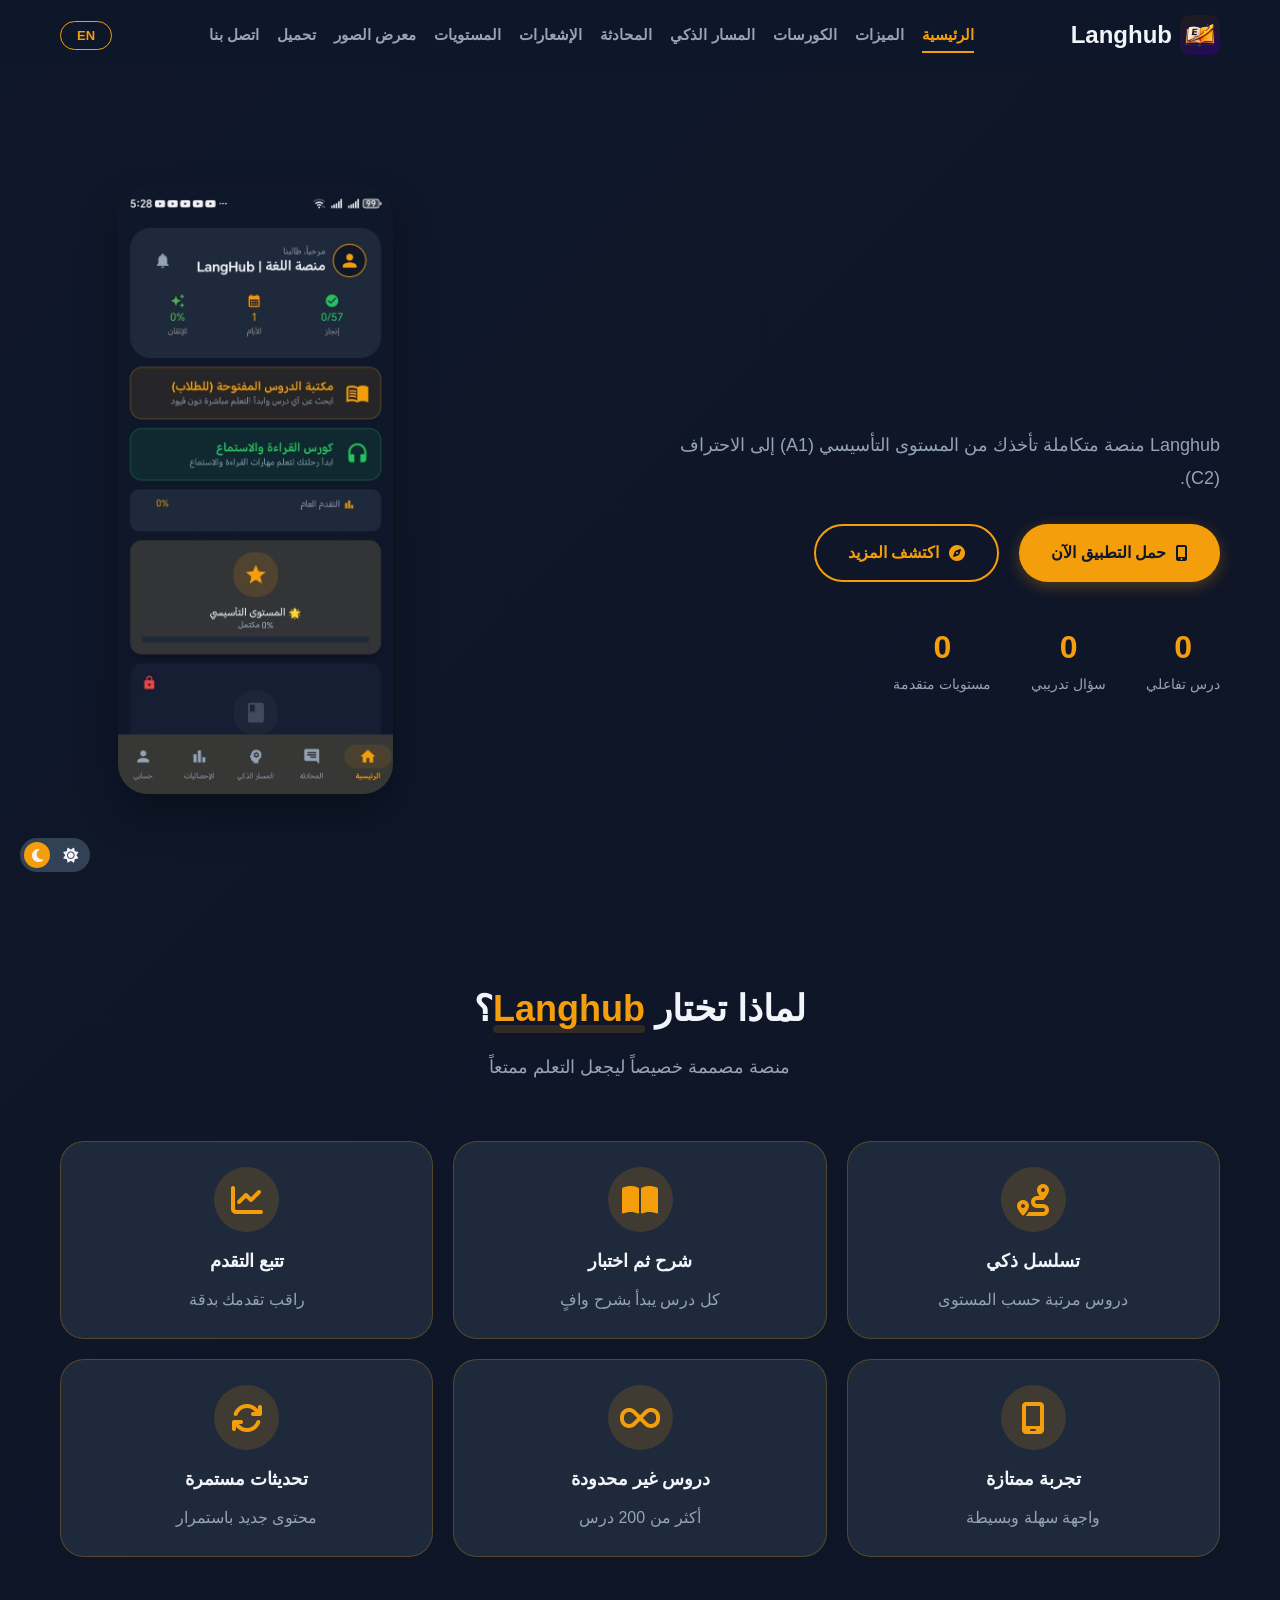
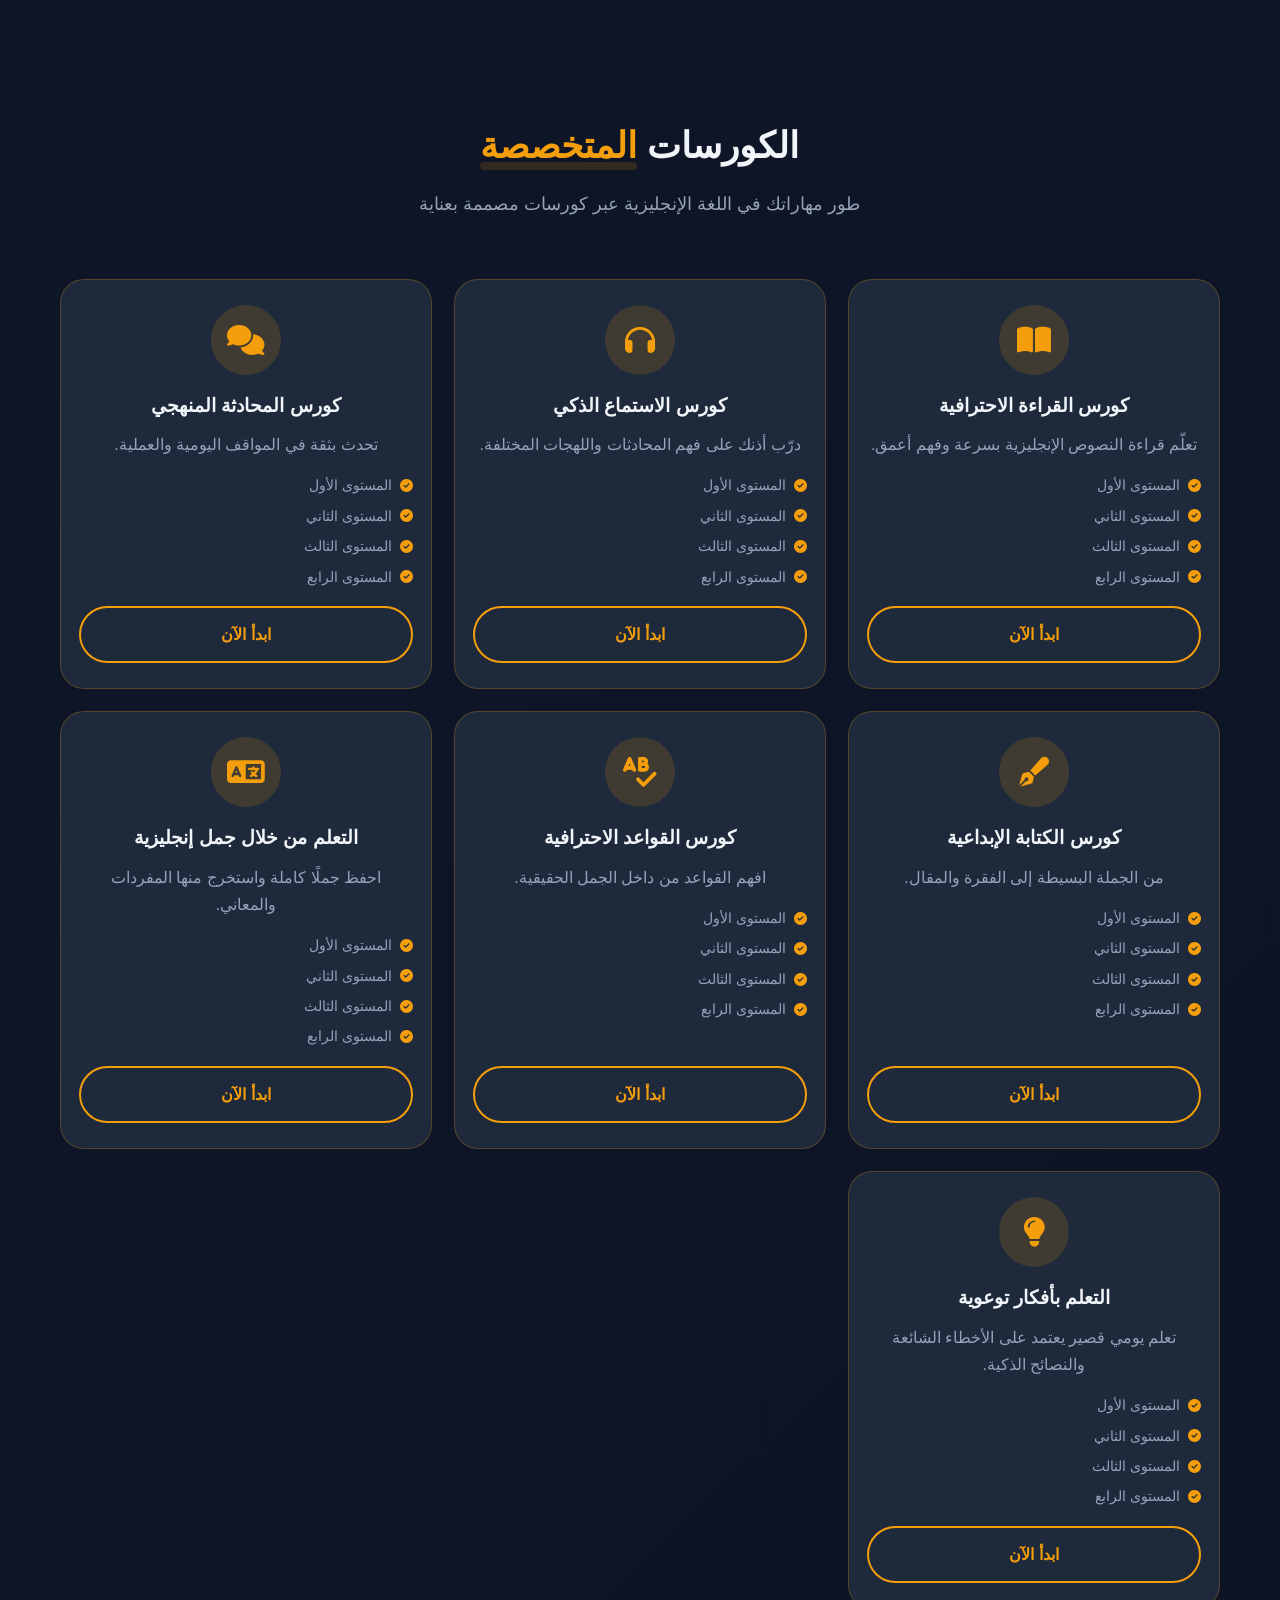
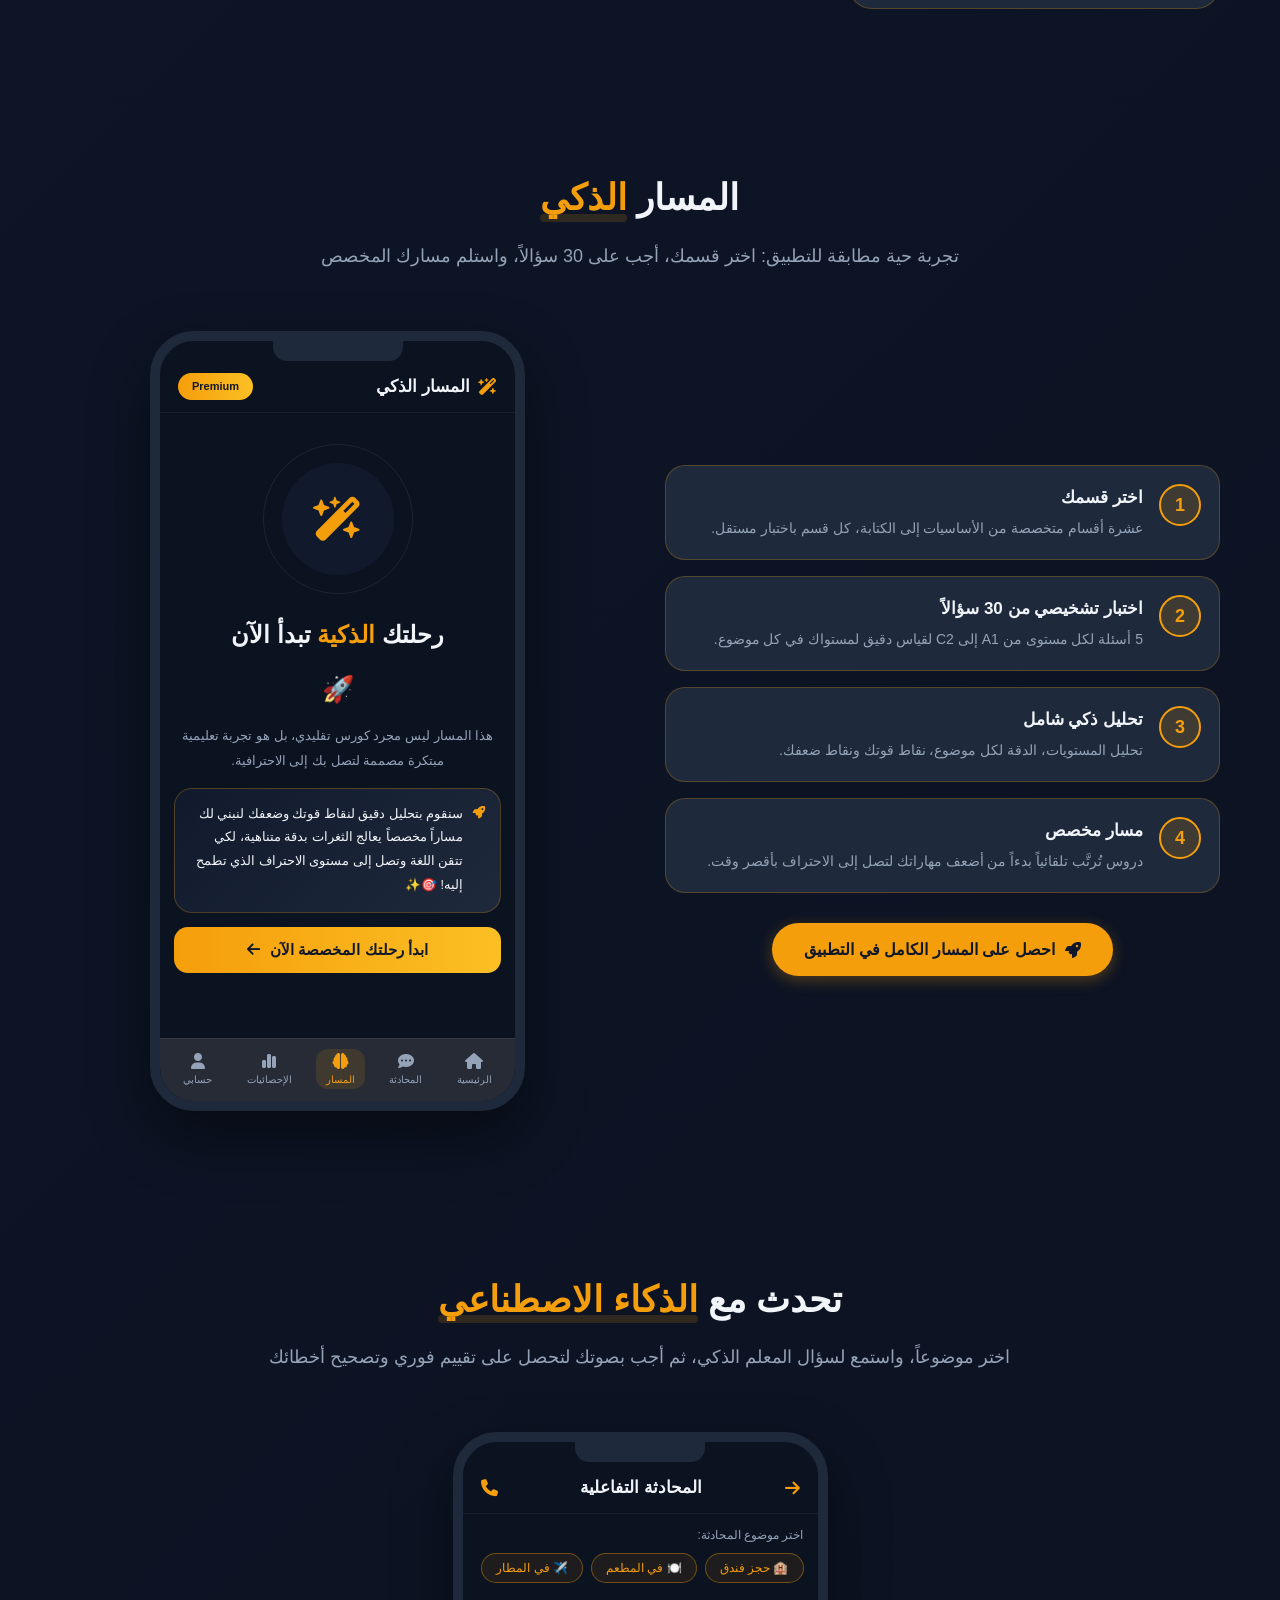
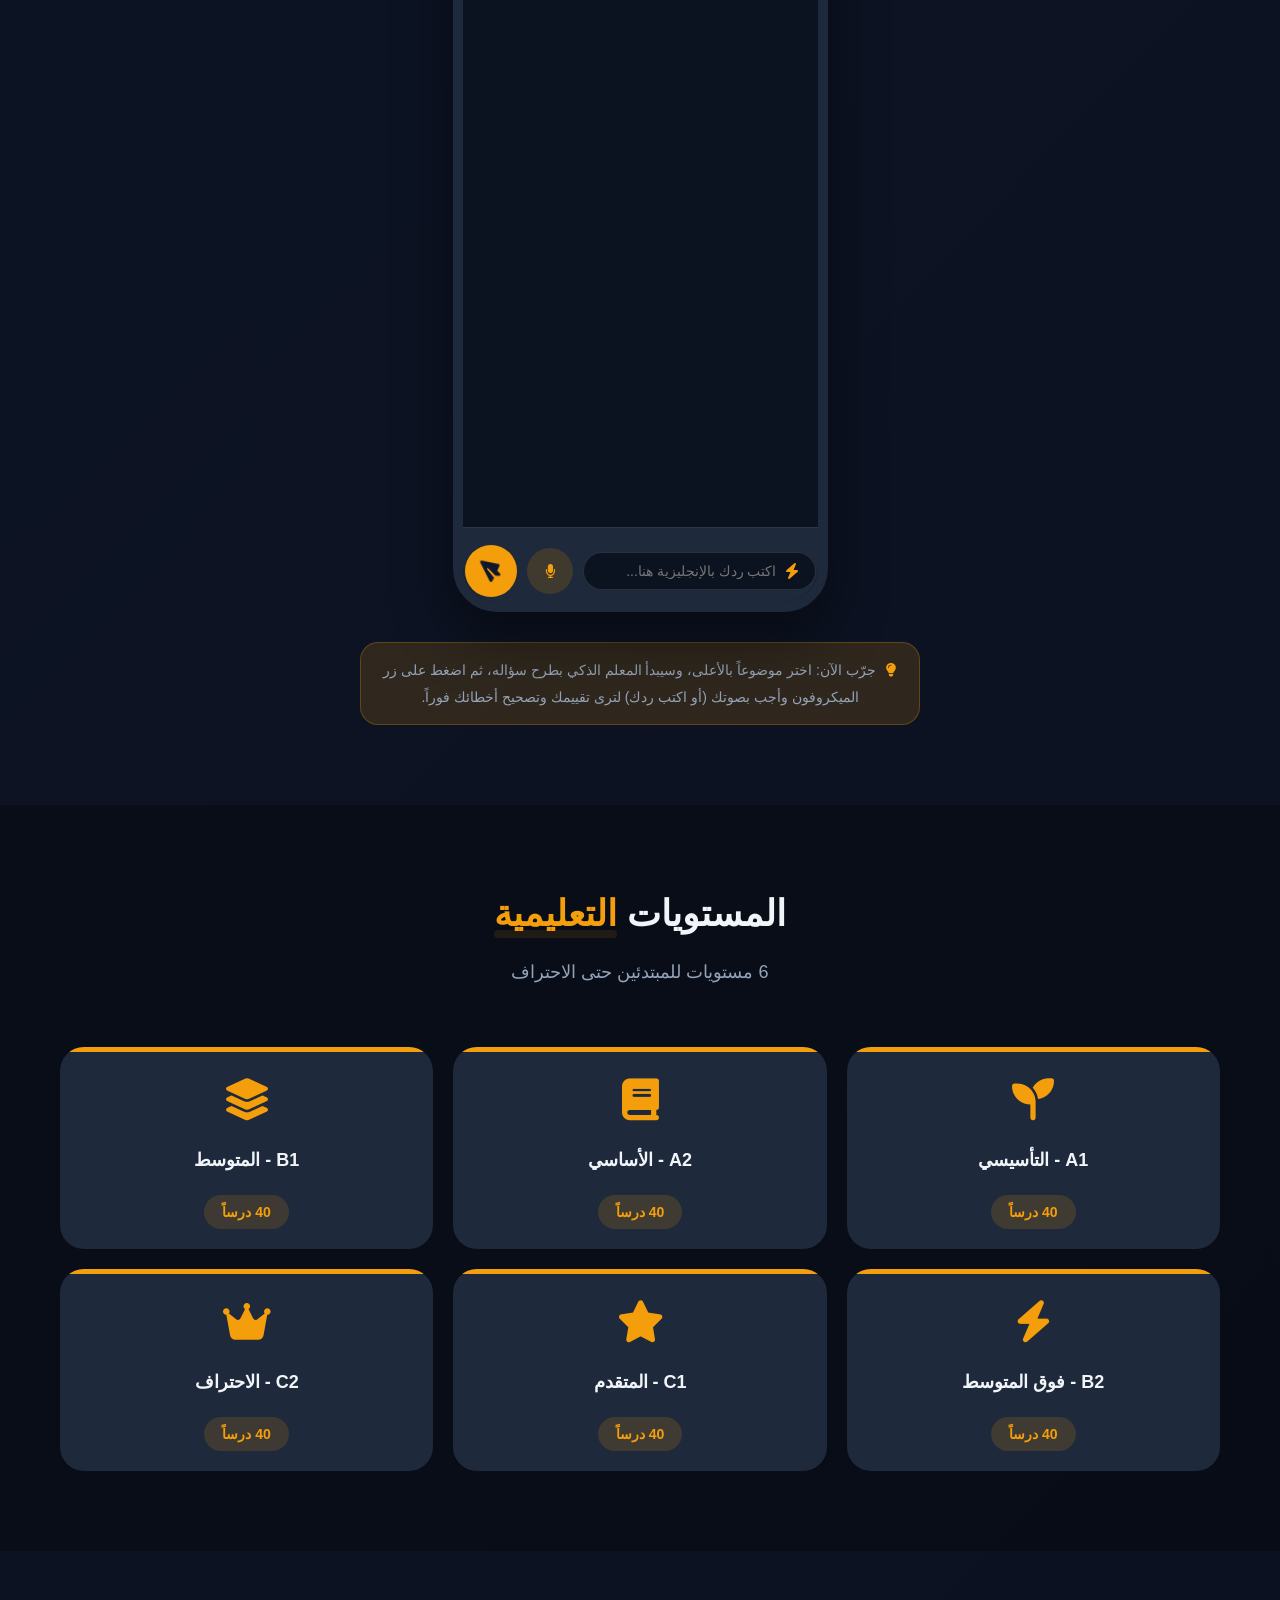
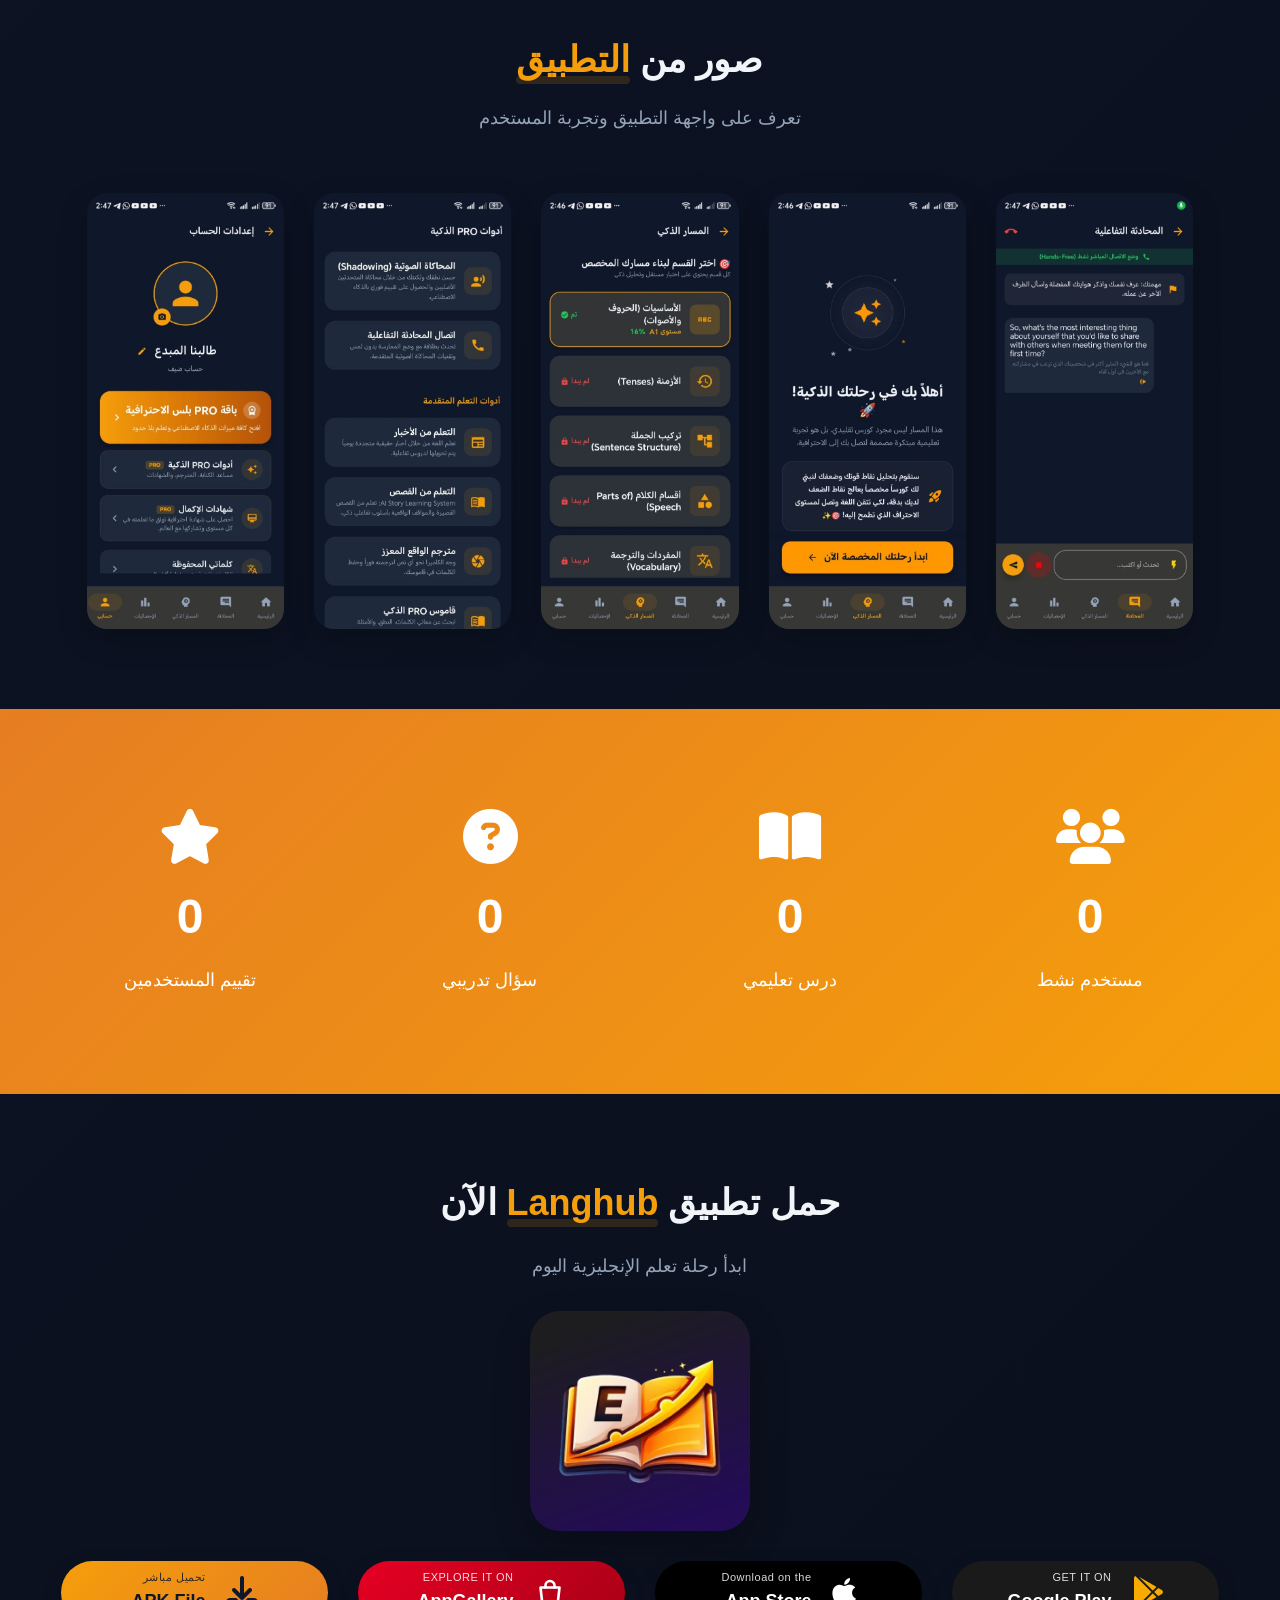
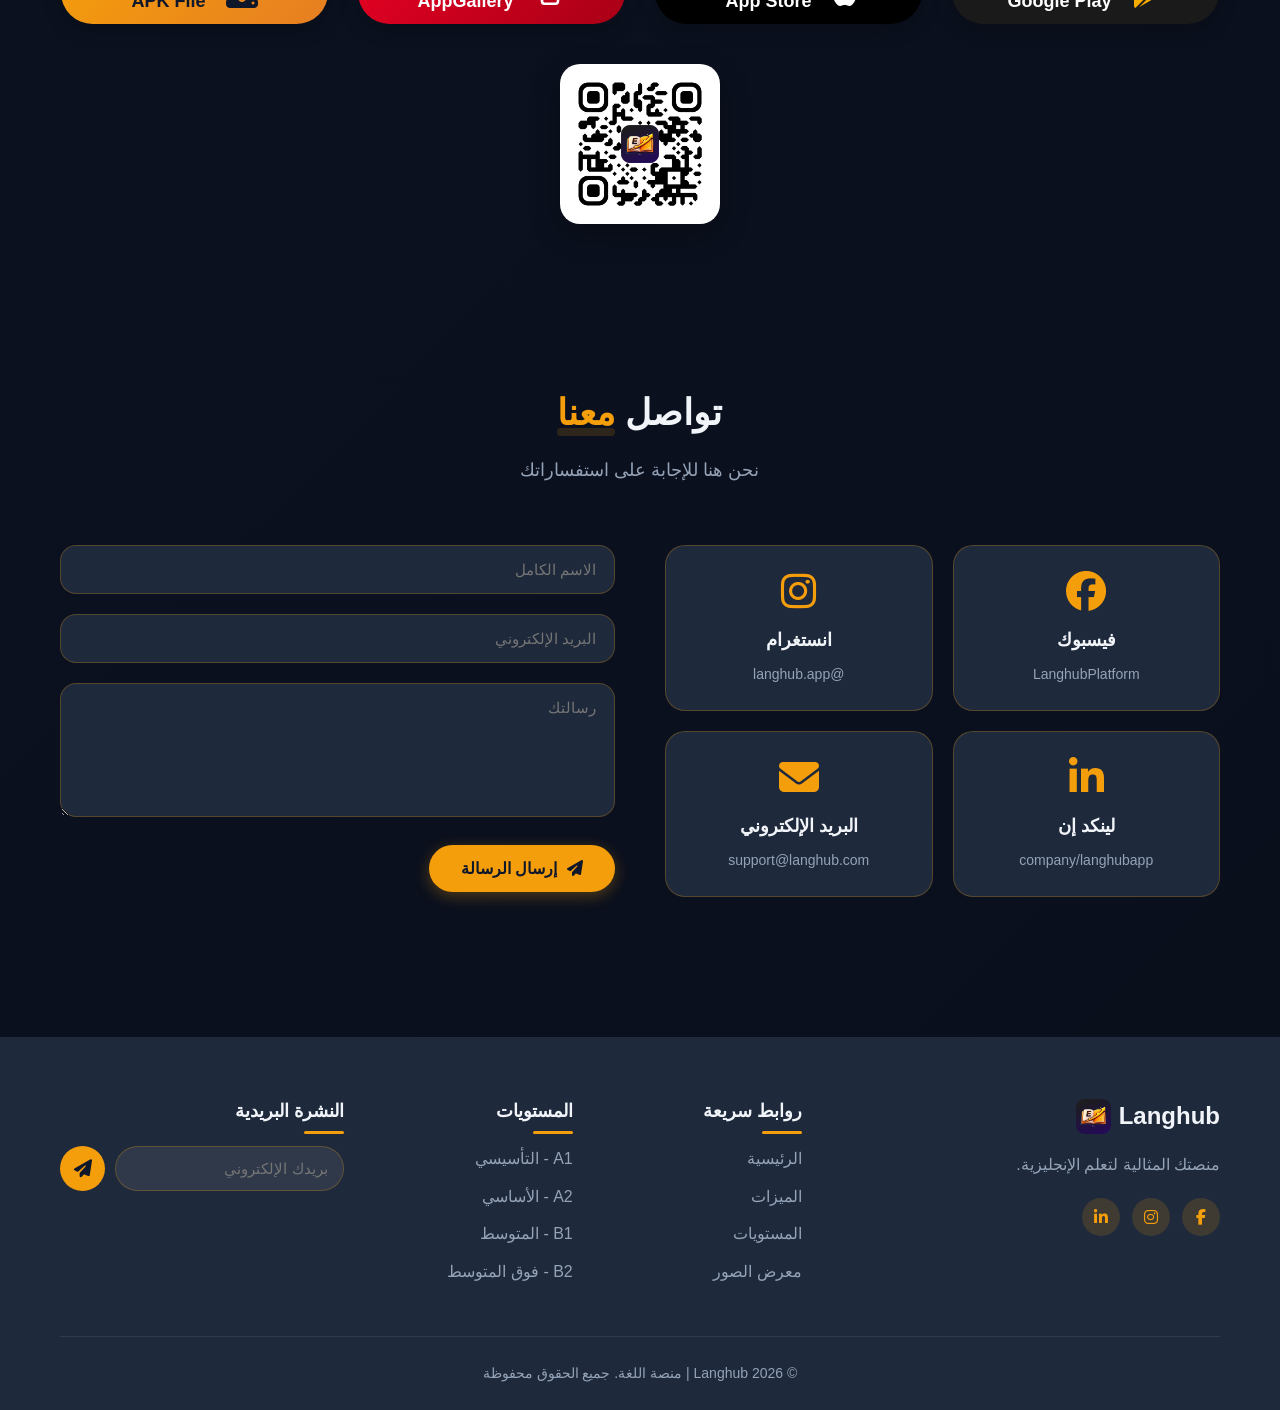
==== commit 09f75dc5: "Update index.html" ====
--- a/index.html
+++ b/index.html
@@ -19,8 +19,8 @@
   <link href="https://fonts.googleapis.com/css2?family=Cairo:wght@400;500;600;700;800;900&display=swap" rel="stylesheet">
 
   <link rel="stylesheet" href="https://cdnjs.cloudflare.com/ajax/libs/font-awesome/6.5.1/css/all.min.css">
-  <link rel="stylesheet" href="./assets/css/style.css">
-  <link rel="stylesheet" href="./assets/css/responsive.css">
+  <link rel="stylesheet" href="assets/CSS/style.css">
+  <link rel="stylesheet" href="assets/CSS/responsive.css">
 </head>
 <body>
 
--- a/assets/CSS/style.css
+++ b/assets/CSS/style.css
@@ -0,0 +1,2432 @@
+/* ==========================================
+Reset
+========================================== */
+*,
+*::before,
+*::after {
+  margin: 0;
+  padding: 0;
+  box-sizing: border-box;
+}
+
+html {
+  scroll-behavior: smooth;
+}
+
+:root {
+  --primary: #f59e0b;
+  --primary-dark: #e67e22;
+  --primary-light: rgba(245, 158, 11, 0.15);
+  --primary-glow: rgba(245, 158, 11, 0.3);
+
+  --bg-dark: #0f172a;
+  --bg-card-dark: #1e293b;
+  --bg-light: #f8fafc;
+  --bg-card-light: #ffffff;
+
+  --text-light: #f1f5f9;
+  --text-dark: #0f172a;
+  --text-gray-dark: #94a3b8;
+  --text-gray-light: #64748b;
+
+  --border-dark: rgba(245, 158, 11, 0.25);
+  --border-light: rgba(0, 0, 0, 0.08);
+
+  --shadow-dark: 0 10px 30px rgba(0, 0, 0, 0.3);
+  --shadow-light: 0 10px 30px rgba(0, 0, 0, 0.08);
+
+  --transition: all 0.3s cubic-bezier(0.4, 0, 0.2, 1);
+}
+
+/* ==========================================
+Keyframes
+========================================== */
+@keyframes fadeInUp {
+  from { opacity: 0; transform: translateY(30px); }
+  to { opacity: 1; transform: translateY(0); }
+}
+
+@keyframes fadeInDown {
+  from { opacity: 0; transform: translateY(-30px); }
+  to { opacity: 1; transform: translateY(0); }
+}
+
+@keyframes slideInRight {
+  from { opacity: 0; transform: translateX(-50px); }
+  to { opacity: 1; transform: translateX(0); }
+}
+
+@keyframes slideInLeft {
+  from { opacity: 0; transform: translateX(50px); }
+  to { opacity: 1; transform: translateX(0); }
+}
+
+@keyframes pulse {
+  0%, 100% { opacity: 1; }
+  50% { opacity: 0.5; }
+}
+
+@keyframes typing-cursor {
+  0%, 100% { opacity: 1; }
+  50% { opacity: 0; }
+}
+
+@keyframes scaleUp {
+  from { opacity: 0; transform: scale(0.95); }
+  to { opacity: 1; transform: scale(1); }
+}
+
+@keyframes cardHoverGlow {
+  0% { box-shadow: 0 10px 30px rgba(245, 158, 11, 0.1); }
+  50% { box-shadow: 0 20px 50px rgba(245, 158, 11, 0.2); }
+  100% { box-shadow: 0 10px 30px rgba(245, 158, 11, 0.1); }
+}
+
+@keyframes iconBounce {
+  0%, 100% { transform: translateY(0); }
+  50% { transform: translateY(-8px); }
+}
+
+@keyframes contentSlideIn {
+  from { opacity: 0; transform: translateX(20px); }
+  to { opacity: 1; transform: translateX(0); }
+}
+
+@keyframes countUp {
+  from { opacity: 0; transform: translateY(20px); }
+  to { opacity: 1; transform: translateY(0); }
+}
+
+.typing-cursor {
+  display: inline-block;
+  width: 3px;
+  height: 1.2em;
+  background-color: var(--primary);
+  margin-right: 4px;
+  animation: typing-cursor 0.7s infinite;
+}
+
+/* ==========================================
+Body
+========================================== */
+body {
+  font-family: 'Cairo', sans-serif;
+  line-height: 1.6;
+  direction: rtl;
+  background: linear-gradient(135deg, #0f172a 0%, #0a0f1c 100%);
+  color: var(--text-light);
+  overflow-x: hidden;
+  transition: var(--transition);
+}
+
+body.light-mode {
+  --bg-card-dark: #ffffff;
+  --text-light: #0f172a;
+  --text-gray-dark: #475569;
+  --border-dark: rgba(0, 0, 0, 0.08);
+  --shadow-dark: 0 10px 30px rgba(0, 0, 0, 0.08);
+  background: linear-gradient(135deg, #f8fafc 0%, #e2e8f0 100%);
+  color: #0f172a;
+}
+
+img {
+  max-width: 100%;
+  display: block;
+}
+
+a {
+  color: inherit;
+  text-decoration: none;
+}
+
+button,
+input,
+textarea {
+  font-family: inherit;
+}
+
+section[id] {
+ scroll-margin-top: -17px;
+}
+
+.container {
+  max-width: 1200px;
+  margin: 0 auto;
+  padding: 0 20px;
+}
+
+/* ==========================================
+Navbar
+========================================== */
+.navbar {
+  position: fixed;
+  top: 0;
+  width: 100%;
+  background: rgba(15, 23, 42, 0.95);
+  backdrop-filter: blur(10px);
+  z-index: 1000;
+  padding: 15px 0;
+  transition: var(--transition);
+  animation: fadeInDown 0.6s ease-out;
+}
+
+body.light-mode .navbar {
+  background: rgba(255, 255, 255, 0.92);
+  box-shadow: 0 8px 24px rgba(0, 0, 0, 0.06);
+}
+
+.navbar.scrolled {
+  padding: 10px 0;
+  background: rgba(15, 23, 42, 0.98);
+  box-shadow: 0 8px 24px rgba(0, 0, 0, 0.12);
+}
+
+body.light-mode .navbar.scrolled {
+  background: rgba(255, 255, 255, 0.97);
+}
+
+.nav-container {
+  display: flex;
+  justify-content: space-between;
+  align-items: center;
+  gap: 20px;
+}
+
+.logo {
+  font-size: 24px;
+  font-weight: 700;
+  cursor: pointer;
+  display: flex;
+  align-items: center;
+  gap: 8px;
+}
+
+.logo img {
+  height: 40px;
+  width: auto;
+  vertical-align: middle;
+  border-radius: 10px;
+}
+
+.logo span {
+  color: var(--text-light);
+}
+
+.nav-menu {
+  display: flex;
+  gap: 18px;
+  list-style: none;
+  align-items: center;
+}
+
+.nav-link {
+  color: var(--text-gray-dark);
+  text-decoration: none;
+  transition: var(--transition);
+  font-weight: 600;
+  font-size: 15px;
+  position: relative;
+  padding: 5px 0;
+}
+
+.nav-link::after {
+  content: '';
+  position: absolute;
+  bottom: -5px;
+  right: 0;
+  width: 0;
+  height: 2px;
+  background: var(--primary);
+  transition: var(--transition);
+}
+
+.nav-link:hover::after,
+.nav-link.active::after {
+  width: 100%;
+}
+
+.nav-link:hover,
+.nav-link.active {
+  color: var(--primary);
+}
+
+.hamburger {
+  display: none;
+  cursor: pointer;
+}
+
+.bar {
+  display: block;
+  width: 25px;
+  height: 3px;
+  margin: 5px auto;
+  transition: var(--transition);
+  background-color: var(--text-light);
+  border-radius: 999px;
+}
+
+body.light-mode .hamburger .bar {
+  background-color: var(--text-dark);
+}
+
+.hamburger.active .bar:nth-child(1) {
+  transform: rotate(45deg) translate(5px, 6px);
+}
+
+.hamburger.active .bar:nth-child(2) {
+  opacity: 0;
+}
+
+.hamburger.active .bar:nth-child(3) {
+  transform: rotate(-45deg) translate(5px, -6px);
+}
+
+/* ==========================================
+Theme switch
+========================================== */
+.theme-switch-wrapper {
+  position: fixed;
+  bottom: 20px;
+  left: 20px;
+  z-index: 1200;
+}
+
+.theme-switch {
+  display: inline-block;
+  height: 34px;
+  position: relative;
+  width: 70px;
+}
+
+.theme-switch input {
+  display: none;
+}
+
+.slider {
+  background-color: #334155;
+  bottom: 0;
+  cursor: pointer;
+  left: 0;
+  position: absolute;
+  right: 0;
+  top: 0;
+  transition: .4s;
+  border-radius: 34px;
+  display: flex;
+  align-items: center;
+  justify-content: space-between;
+  padding: 0 12px;
+}
+
+body.light-mode .slider {
+  background-color: #cbd5e1;
+}
+
+.slider i {
+  font-size: 15px;
+  z-index: 1;
+  color: #f1f5f9;
+}
+
+body.light-mode .slider i {
+  color: #0f172a;
+}
+
+.slider:before {
+  background-color: var(--primary);
+  bottom: 4px;
+  content: "";
+  height: 26px;
+  left: 4px;
+  position: absolute;
+  transition: .4s;
+  width: 26px;
+  border-radius: 50%;
+  z-index: 0;
+}
+
+input:checked + .slider:before {
+  transform: translateX(36px);
+}
+
+/* ==========================================
+Buttons
+========================================== */
+.btn {
+  padding: 14px 32px;
+  border-radius: 50px;
+  text-decoration: none;
+  font-weight: 700;
+  transition: var(--transition);
+  display: inline-flex;
+  align-items: center;
+  justify-content: center;
+  gap: 10px;
+  font-size: 16px;
+  cursor: pointer;
+  border: none;
+  animation: scaleUp 0.6s ease-out;
+}
+
+.btn-primary {
+  background: var(--primary);
+  color: #0f172a;
+  box-shadow: 0 4px 15px var(--primary-glow);
+}
+
+.btn-primary:hover {
+  background: var(--primary-dark);
+  transform: translateY(-3px);
+  box-shadow: 0 8px 25px var(--primary-glow);
+}
+
+.btn-primary:active {
+  transform: scale(0.98);
+}
+
+.btn-outline {
+  border: 2px solid var(--primary);
+  color: var(--primary);
+  background: transparent;
+}
+
+.btn-outline:hover {
+  background: var(--primary);
+  color: #0f172a;
+  transform: translateY(-3px);
+}
+
+.btn-outline:active {
+  transform: scale(0.98);
+}
+
+.section-cta {
+  text-align: center;
+  margin-top: 35px;
+}
+
+/* ==========================================
+Hero
+========================================== */
+.hero {
+  min-height: 100vh;
+  display: flex;
+  align-items: center;
+  padding-top: 80px;
+}
+
+.hero-content {
+  display: grid;
+  grid-template-columns: 1fr 1fr;
+  gap: 60px;
+  align-items: center;
+}
+
+.hero-title {
+  font-size: 48px;
+  font-weight: 800;
+  margin-bottom: 20px;
+  line-height: 1.3;
+  min-height: 120px;
+  visibility: hidden;
+}
+
+.hero-title.typing-started {
+  visibility: visible;
+}
+
+.highlight {
+  color: var(--primary);
+  position: relative;
+  display: inline-block;
+}
+
+.highlight::after {
+  content: '';
+  position: absolute;
+  bottom: 5px;
+  right: 0;
+  width: 100%;
+  height: 8px;
+  background: var(--primary-light);
+  z-index: -1;
+  border-radius: 10px;
+}
+
+.hero-description {
+  font-size: 18px;
+  color: var(--text-gray-dark);
+  line-height: 1.8;
+  animation: slideInRight 0.8s ease-out 0.1s both;
+}
+
+.hero-buttons {
+  display: flex;
+  gap: 20px;
+  margin: 30px 0 40px;
+  animation: slideInRight 0.8s ease-out 0.2s both;
+}
+
+.hero-stats {
+  display: flex;
+  gap: 40px;
+  animation: fadeInUp 0.8s ease-out 0.3s both;
+}
+
+.stat {
+  text-align: center;
+  animation: fadeInUp 0.6s ease-out backwards;
+}
+
+.stat:nth-child(1) { animation-delay: 0.4s; }
+.stat:nth-child(2) { animation-delay: 0.5s; }
+.stat:nth-child(3) { animation-delay: 0.6s; }
+
+.stat-number {
+  font-size: 32px;
+  font-weight: 800;
+  color: var(--primary);
+}
+
+.stat-label {
+  font-size: 14px;
+  color: var(--text-gray-dark);
+}
+
+/* صور الهيرو - نفس المقاسات القديمة */
+.hero-images-container {
+  display: flex;
+  flex-direction: column;
+  align-items: center;
+  gap: 25px;
+}
+
+.hero-main-image {
+  max-width: 50%;
+  height: auto;
+  border-radius: 30px;
+  box-shadow: 0 20px 40px rgba(0, 0, 0, 0.3);
+  transition: var(--transition);
+  margin-right: 29%;
+  animation: slideInLeft 0.8s ease-out;
+}
+
+.hero-main-image:hover {
+  transform: translateY(-8px) scale(1.02);
+}
+
+.app-screenshot-feature {
+  text-align: center;
+  width: 100%;
+  margin-top: 20px;
+}
+
+.app-screenshot-feature img {
+  max-width: 30%;
+  height: auto;
+  margin: 0 auto;
+  border-radius: 25px;
+  box-shadow: 0 15px 35px rgba(0, 0, 0, 0.25);
+  transition: var(--transition);
+}
+
+.app-screenshot-feature img:hover {
+  transform: scale(1.05);
+}
+
+/* ==========================================
+Section headers
+========================================== */
+.section-header {
+  text-align: center;
+  margin-bottom: 60px;
+  animation: fadeInDown 0.8s ease-out;
+}
+
+.section-header h2 {
+  font-size: 36px;
+  font-weight: 700;
+  margin-bottom: 15px;
+}
+
+.section-header p {
+  font-size: 18px;
+  color: var(--text-gray-dark);
+}
+
+/* ==========================================
+Features
+========================================== */
+.features,
+.courses,
+.smart-path,
+.ai-speaking,
+.notifications,
+.gallery,
+.contact {
+  padding: 80px 0;
+}
+
+.features-grid {
+  display: grid;
+  grid-template-columns: repeat(3, 1fr);
+  gap: 20px;
+}
+
+.feature-card {
+  background: var(--bg-card-dark);
+  border-radius: 24px;
+  padding: 25px 15px;
+  text-align: center;
+  transition: var(--transition);
+  border: 1px solid var(--border-dark);
+  position: relative;
+  overflow: hidden;
+}
+
+.feature-card::before {
+  content: '';
+  position: absolute;
+  top: 0;
+  right: -100%;
+  width: 100%;
+  height: 100%;
+  background: linear-gradient(90deg, transparent, rgba(245, 158, 11, 0.1), transparent);
+  transition: right 0.6s ease;
+}
+
+.feature-card:hover::before {
+  right: 100%;
+}
+
+.feature-card:hover {
+  transform: translateY(-10px);
+  border-color: var(--primary);
+  box-shadow: 0 20px 40px rgba(245, 158, 11, 0.15);
+  animation: cardHoverGlow 0.8s ease-in-out;
+}
+
+.feature-card:hover .feature-icon i {
+  transform: scale(1.15) rotate(-10deg);
+  animation: iconBounce 0.6s ease-in-out;
+}
+
+.feature-card:hover h3 {
+  color: var(--primary);
+  animation: contentSlideIn 0.4s ease;
+}
+
+.feature-card:hover p {
+  animation: contentSlideIn 0.4s ease 0.1s both;
+}
+
+.feature-icon {
+  width: 65px;
+  height: 65px;
+  background: var(--primary-light);
+  border-radius: 50%;
+  display: flex;
+  align-items: center;
+  justify-content: center;
+  margin: 0 auto 15px;
+}
+
+.feature-icon i {
+  font-size: 32px;
+  color: var(--primary);
+  transition: var(--transition);
+}
+
+.feature-card h3 {
+  font-size: 18px;
+  margin-bottom: 10px;
+}
+
+.feature-card p {
+  color: var(--text-gray-dark);
+  line-height: 1.7;
+}
+
+/* ==========================================
+Courses
+========================================== */
+.courses-grid {
+  display: grid;
+  grid-template-columns: repeat(3, 1fr);
+  gap: 22px;
+}
+
+.course-card {
+  background: var(--bg-card-dark);
+  border-radius: 24px;
+  padding: 25px 18px;
+  text-align: center;
+  transition: var(--transition);
+  border: 1px solid var(--border-dark);
+  position: relative;
+  overflow: hidden;
+  display: flex;
+  flex-direction: column;
+}
+
+.course-card::before {
+  content: '';
+  position: absolute;
+  top: 0;
+  right: -100%;
+  width: 100%;
+  height: 100%;
+  background: linear-gradient(90deg, transparent, rgba(245, 158, 11, 0.1), transparent);
+  transition: right 0.6s ease;
+}
+
+.course-card:hover::before {
+  right: 100%;
+}
+
+.course-card:hover {
+  transform: translateY(-10px);
+  border-color: var(--primary);
+  box-shadow: 0 20px 40px rgba(245, 158, 11, 0.15);
+  animation: cardHoverGlow 0.8s ease-in-out;
+}
+
+.course-icon {
+  width: 70px;
+  height: 70px;
+  margin: 0 auto 16px;
+  display: flex;
+  align-items: center;
+  justify-content: center;
+  background: var(--primary-light);
+  border-radius: 50%;
+}
+
+.course-icon i {
+  font-size: 30px;
+  color: var(--primary);
+}
+
+.course-card h3 {
+  font-size: 19px;
+  margin-bottom: 10px;
+}
+
+.course-card > p {
+  color: var(--text-gray-dark);
+  line-height: 1.7;
+  margin-bottom: 16px;
+}
+
+.course-levels {
+  list-style: none;
+  margin: 0 0 18px;
+  display: grid;
+  gap: 8px;
+  text-align: right;
+}
+
+.course-levels li {
+  color: var(--text-gray-dark);
+  font-size: 14px;
+  display: flex;
+  gap: 8px;
+  align-items: center;
+}
+
+.course-levels i {
+  color: var(--primary);
+  font-size: 13px;
+}
+
+.course-card .btn {
+  margin-top: auto;
+  width: 100%;
+}
+
+/* ==========================================
+Smart path
+========================================== */
+.smart-path-grid {
+  display: grid;
+  grid-template-columns: repeat(4, 1fr);
+  gap: 22px;
+}
+
+.smart-path-card {
+  background: var(--bg-card-dark);
+  border-radius: 24px;
+  padding: 28px 18px;
+  text-align: center;
+  transition: var(--transition);
+  border: 1px solid var(--border-dark);
+  position: relative;
+  overflow: hidden;
+}
+
+.smart-path-card::before {
+  content: '';
+  position: absolute;
+  top: 0;
+  right: -100%;
+  width: 100%;
+  height: 100%;
+  background: linear-gradient(90deg, transparent, rgba(245, 158, 11, 0.1), transparent);
+  transition: right 0.6s ease;
+}
+
+.smart-path-card:hover::before {
+  right: 100%;
+}
+
+.smart-path-card:hover {
+  transform: translateY(-8px);
+  border-color: var(--primary);
+  box-shadow: 0 18px 35px rgba(245, 158, 11, 0.12);
+}
+
+.smart-path-card i {
+  font-size: 42px;
+  color: var(--primary);
+  margin-bottom: 16px;
+  display: inline-block;
+}
+
+.smart-path-card h3 {
+  font-size: 18px;
+  margin-bottom: 10px;
+}
+
+.smart-path-card p {
+  color: var(--text-gray-dark);
+  line-height: 1.7;
+}
+
+/* ==========================================
+AI Phone Chat - بشكل هاتف حقيقي
+========================================== */
+.ai-phone {
+  width: 375px;
+  max-width: 100%;
+  height: 760px;
+  margin: 0 auto;
+  background: #0b1220;
+  border: 10px solid #1e293b;
+  border-radius: 44px;
+  overflow: hidden;
+  box-shadow: 0 25px 60px rgba(0, 0, 0, 0.45);
+  display: flex;
+  flex-direction: column;
+}
+
+.ai-phone-notch {
+  width: 130px;
+  height: 20px;
+  background: #1e293b;
+  border-radius: 0 0 14px 14px;
+  margin: 0 auto;
+  flex-shrink: 0;
+}
+
+.ai-phone-header {
+  display: flex;
+  align-items: center;
+  justify-content: space-between;
+  padding: 12px 18px;
+  background: #0b1220;
+  border-bottom: 1px solid rgba(255, 255, 255, 0.06);
+  color: #f1f5f9;
+}
+
+.ai-phone-header h3 {
+  font-size: 17px;
+}
+
+.ai-back,
+.ai-call {
+  color: var(--primary);
+  font-size: 17px;
+}
+
+.ai-topics {
+  padding: 12px 14px 4px;
+  background: #0b1220;
+}
+
+.ai-topics-label {
+  color: #94a3b8;
+  font-size: 12px;
+  display: block;
+  margin-bottom: 8px;
+}
+
+.ai-topics-list {
+  display: flex;
+  gap: 8px;
+  overflow-x: auto;
+  padding-bottom: 10px;
+}
+
+.ai-topics-list::-webkit-scrollbar {
+  height: 4px;
+}
+
+.ai-topic-btn {
+  flex-shrink: 0;
+  border: 1px solid rgba(245, 158, 11, 0.4);
+  background: rgba(245, 158, 11, 0.08);
+  color: var(--primary);
+  border-radius: 999px;
+  padding: 7px 14px;
+  font-size: 12px;
+  cursor: pointer;
+  transition: var(--transition);
+}
+
+.ai-topic-btn:hover,
+.ai-topic-btn.active {
+  background: var(--primary);
+  color: #0f172a;
+}
+
+.ai-chat {
+  flex: 1;
+  overflow-y: auto;
+  padding: 16px 12px;
+  display: flex;
+  flex-direction: column;
+  gap: 14px;
+  background: #0b1220;
+}
+
+.ai-chat::-webkit-scrollbar {
+  width: 5px;
+}
+
+.ai-chat::-webkit-scrollbar-thumb {
+  background: rgba(245, 158, 11, 0.4);
+  border-radius: 10px;
+}
+
+.ai-placeholder {
+  align-self: center;
+  margin: auto;
+  color: #64748b;
+  font-size: 13px;
+  background: #101a2c;
+  padding: 10px 18px;
+  border-radius: 999px;
+  text-align: center;
+}
+
+.task-banner {
+  align-self: stretch;
+  background: #101a2c;
+  border: 1px dashed rgba(245, 158, 11, 0.5);
+  border-radius: 16px;
+  padding: 12px 14px;
+  color: #f1f5f9;
+  font-size: 13px;
+  line-height: 1.8;
+  display: flex;
+  gap: 8px;
+  align-items: flex-start;
+  animation: fadeInUp 0.4s ease-out;
+}
+
+.task-banner i {
+  color: var(--primary);
+  margin-top: 3px;
+}
+
+.listening-bubble {
+  align-self: flex-start;
+  background: rgba(239, 68, 68, 0.12);
+  border: 1px solid rgba(239, 68, 68, 0.4);
+  color: #fca5a5;
+  border-radius: 999px;
+  padding: 8px 16px;
+  font-size: 12px;
+  display: flex;
+  gap: 8px;
+  align-items: center;
+  animation: fadeInUp 0.3s ease-out;
+}
+
+.listening-bubble i {
+  color: #ef4444;
+  animation: pulse 1s infinite;
+}
+
+.chat-bubble {
+  max-width: 88%;
+  border-radius: 18px;
+  padding: 14px 16px;
+  line-height: 1.7;
+  animation: fadeInUp 0.4s ease-out;
+}
+
+.user-bubble {
+  align-self: flex-start;
+  background: var(--primary);
+  color: #0f172a;
+  border-top-right-radius: 6px;
+}
+
+.user-bubble .en {
+  direction: ltr;
+  text-align: left;
+  font-weight: 600;
+}
+
+.user-bubble .ar {
+  color: rgba(15, 23, 42, 0.75);
+  font-size: 13px;
+  margin-top: 6px;
+}
+
+.ai-bubble {
+  align-self: flex-end;
+  background: #1e293b;
+  color: #f1f5f9;
+  border-top-left-radius: 6px;
+}
+
+.ai-bubble .en {
+  direction: ltr;
+  text-align: left;
+}
+
+.ai-bubble .ar {
+  color: #94a3b8;
+  font-size: 13px;
+  margin-top: 6px;
+}
+
+.bubble-speak {
+  margin-top: 10px;
+  border: none;
+  background: rgba(255, 255, 255, 0.08);
+  color: var(--primary);
+  width: 32px;
+  height: 32px;
+  border-radius: 50%;
+  cursor: pointer;
+  transition: var(--transition);
+}
+
+.bubble-speak:hover {
+  background: var(--primary);
+  color: #0f172a;
+}
+
+.ai-suggestion {
+  margin-top: 10px;
+  background: #0b1220;
+  border-radius: 12px;
+  padding: 8px 12px;
+  font-size: 12px;
+  color: #facc15;
+  cursor: pointer;
+  direction: ltr;
+  text-align: left;
+  transition: var(--transition);
+}
+
+.ai-suggestion:hover {
+  background: #16233a;
+}
+
+.eval-card {
+  align-self: stretch;
+  background: #101a2c;
+  border: 1px solid rgba(245, 158, 11, 0.35);
+  border-radius: 18px;
+  padding: 16px;
+  color: #f1f5f9;
+  animation: fadeInUp 0.4s ease-out;
+}
+
+.eval-title {
+  color: var(--primary);
+  font-weight: 800;
+  margin-bottom: 14px;
+  display: flex;
+  gap: 8px;
+  align-items: center;
+}
+
+.eval-metrics {
+  display: grid;
+  grid-template-columns: repeat(4, 1fr);
+  gap: 8px;
+  text-align: center;
+  margin-bottom: 14px;
+}
+
+.m-label {
+  display: block;
+  color: #94a3b8;
+  font-size: 12px;
+  margin-bottom: 4px;
+}
+
+.m-value {
+  color: #4ade80;
+  font-weight: 800;
+}
+
+.eval-block h4 {
+  margin: 12px 0 6px;
+  font-size: 14px;
+}
+
+.eval-block p {
+  color: #cbd5e1;
+  font-size: 13px;
+  line-height: 1.8;
+}
+
+.eval-block ul {
+  list-style: none;
+  padding: 0;
+  margin: 4px 0 0;
+}
+
+.eval-notes li {
+  color: #cbd5e1;
+  direction: rtl;
+  text-align: right;
+  font-size: 13px;
+  line-height: 1.8;
+}
+
+.eval-notes li::before {
+  content: '• ';
+  color: var(--primary);
+}
+
+.eval-alts li {
+  color: var(--primary);
+  direction: ltr;
+  text-align: left;
+  font-size: 13px;
+  line-height: 1.8;
+}
+
+.eval-alts li::before {
+  content: '• ';
+}
+
+.eval-corrected {
+  direction: ltr;
+  text-align: left;
+  color: #4ade80 !important;
+  font-weight: 700;
+}
+
+.pron-chips {
+  display: flex;
+  flex-wrap: wrap;
+  gap: 8px;
+  margin-top: 6px;
+  direction: ltr;
+  justify-content: flex-start;
+}
+
+.pron-chip {
+  border: 1px solid rgba(74, 222, 128, 0.5);
+  color: #4ade80;
+  border-radius: 999px;
+  padding: 4px 14px;
+  font-size: 12px;
+  text-align: center;
+  direction: ltr;
+}
+
+.pron-chip small {
+  display: block;
+  font-size: 10px;
+}
+
+.ai-input-bar {
+  display: flex;
+  align-items: center;
+  gap: 10px;
+  padding: 17px 14px;
+  margin: -12px;
+  background: #1e293b;
+  border-top: 1px solid rgba(255, 255, 255, 0.06);
+}
+
+.ai-input-wrap {
+  flex: 1;
+  display: flex;
+  align-items: center;
+  gap: 8px;
+  background: #0b1220;
+  border: 1px solid rgba(255, 255, 255, 0.12);
+  border-radius: 999px;
+  padding: 10px 16px;
+}
+
+.ai-input-wrap input {
+  flex: 1;
+  background: transparent;
+  border: none;
+  outline: none;
+  color: #f1f5f9;
+  font-size: 14px;
+}
+
+.ai-input-wrap input:disabled {
+  opacity: 0.5;
+}
+
+.ai-bolt {
+  color: var(--primary);
+}
+
+.ai-mic {
+  width: 46px;
+  height: 46px;
+  border-radius: 50%;
+  border: none;
+  background: #3f3a2d;
+  color: var(--primary);
+  cursor: pointer;
+  transition: var(--transition);
+  flex-shrink: 0;
+}
+
+.ai-mic:disabled {
+  opacity: 0.4;
+  cursor: not-allowed;
+}
+
+.ai-mic.recording {
+  background: #ef4444;
+  color: white;
+  animation: pulse 1s infinite;
+}
+
+.ai-send {
+  width: 52px;
+  height: 52px;
+  border-radius: 50%;
+  border: none;
+  background: var(--primary);
+  color: #0f172a;
+  cursor: pointer;
+  transition: var(--transition);
+  flex-shrink: 0;
+}
+
+.ai-send:hover:not(:disabled) {
+  background: var(--primary-dark);
+}
+
+.ai-send:disabled {
+  opacity: 0.4;
+  cursor: not-allowed;
+}
+
+.ai-send i {
+  transform: rotate(273deg);
+  font-size: 21px;
+  padding: 16px;
+}
+
+.ai-hint {
+  max-width: 560px;
+  margin: 30px auto 0;
+  text-align: center;
+  color: var(--text-gray-dark);
+  font-size: 14px;
+  line-height: 1.9;
+  background: var(--primary-light);
+  border: 1px solid var(--border-dark);
+  border-radius: 18px;
+  padding: 14px 18px;
+}
+
+.ai-hint i {
+  color: var(--primary);
+  margin-left: 6px;
+}
+
+/* ==========================================
+Notifications
+========================================== */
+.notifications-grid {
+  display: grid;
+  grid-template-columns: repeat(4, 1fr);
+  gap: 22px;
+  margin-bottom: 35px;
+}
+
+.notification-card {
+  background: var(--bg-card-dark);
+  border-radius: 24px;
+  padding: 28px 18px;
+  text-align: center;
+  transition: var(--transition);
+  border: 1px solid var(--border-dark);
+  position: relative;
+  overflow: hidden;
+}
+
+.notification-card::before {
+  content: '';
+  position: absolute;
+  top: 0;
+  right: -100%;
+  width: 100%;
+  height: 100%;
+  background: linear-gradient(90deg, transparent, rgba(245, 158, 11, 0.1), transparent);
+  transition: right 0.6s ease;
+}
+
+.notification-card:hover::before {
+  right: 100%;
+}
+
+.notification-card:hover {
+  transform: translateY(-8px);
+  border-color: var(--primary);
+  box-shadow: 0 18px 35px rgba(245, 158, 11, 0.12);
+}
+
+.notification-card i {
+  font-size: 42px;
+  color: var(--primary);
+  margin-bottom: 16px;
+  display: inline-block;
+}
+
+.notification-card h3 {
+  font-size: 18px;
+  margin-bottom: 10px;
+}
+
+.notification-card p {
+  color: var(--text-gray-dark);
+  line-height: 1.7;
+}
+
+.daily-card {
+  max-width: 760px;
+  margin: 0 auto;
+  text-align: center;
+  background: var(--bg-card-dark);
+  border: 1px solid var(--border-dark);
+  border-radius: 30px;
+  padding: 35px 25px;
+}
+
+.daily-badge {
+  display: inline-block;
+  padding: 8px 16px;
+  border-radius: 999px;
+  background: var(--primary-light);
+  color: var(--primary);
+  font-size: 13px;
+  font-weight: 800;
+  margin-bottom: 18px;
+}
+
+.daily-word {
+  font-size: 46px;
+  color: var(--primary);
+  margin-bottom: 8px;
+}
+
+.daily-word-meaning {
+  font-size: 22px;
+  color: var(--text-gray-dark);
+  margin-bottom: 22px;
+}
+
+.daily-sentence {
+  background: var(--primary-light);
+  border-radius: 20px;
+  padding: 20px;
+  margin-bottom: 24px;
+}
+
+.daily-sentence p:first-child {
+  font-size: 22px;
+  font-weight: 800;
+  margin-bottom: 8px;
+  direction: ltr;
+}
+
+.daily-sentence p:last-child {
+  color: var(--text-gray-dark);
+}
+
+/* ==========================================
+Levels - نفس الشكل القديم
+========================================== */
+.levels {
+  padding: 80px 0;
+  background: rgba(0, 0, 0, 0.3);
+}
+
+body.light-mode .levels {
+  background: rgba(255, 255, 255, 0.35);
+}
+
+.levels-container {
+  display: grid;
+  grid-template-columns: repeat(3, 1fr);
+  gap: 20px;
+}
+
+.level-card {
+  background: var(--bg-card-dark);
+  border-radius: 24px;
+  padding: 20px 15px;
+  text-align: center;
+  transition: all 0.4s cubic-bezier(0.4, 0, 0.2, 1);
+  cursor: pointer;
+  position: relative;
+  overflow: hidden;
+}
+
+.level-card::before {
+  content: '';
+  position: absolute;
+  top: 0;
+  right: 0;
+  width: 100%;
+  height: 5px;
+  background: var(--primary);
+  transition: var(--transition);
+}
+
+.level-card:hover {
+  transform: translateY(-8px);
+  box-shadow: 0 15px 35px rgba(245, 158, 11, 0.1);
+}
+
+.level-card:hover .level-icon {
+  transform: scale(1.1) rotate(10deg);
+  transition: var(--transition);
+}
+
+.level-icon {
+  font-size: 42px;
+  color: var(--primary);
+  margin-bottom: 12px;
+  transition: var(--transition);
+}
+
+.level-card h3 {
+  font-size: 18px;
+  margin-bottom: 8px;
+}
+
+.level-card p {
+  color: var(--text-gray-dark);
+}
+
+.level-progress {
+  margin-top: 20px;
+}
+
+.level-lessons-count {
+  background: var(--primary-light);
+  border-radius: 30px;
+  padding: 6px 18px;
+  display: inline-block;
+  font-size: 14px;
+  color: var(--primary);
+  font-weight: 600;
+}
+
+/* ==========================================
+Gallery
+========================================== */
+.gallery-grid {
+  display: flex;
+  justify-content: center;
+  align-items: center;
+  flex-wrap: wrap;
+  gap: 30px;
+}
+
+.gallery-item {
+  flex: 0 1 auto;
+  max-width: 17%;
+  min-width: 80px;
+}
+
+.gallery-item img {
+  width: 100%;
+  height: auto;
+  border-radius: 20px;
+  box-shadow: 0 10px 30px rgba(0, 0, 0, 0.2);
+  transition: var(--transition);
+  animation: scaleUp 0.6s ease-out;
+}
+
+.gallery-item img:hover {
+  transform: translateY(-10px) scale(1.05);
+  box-shadow: 0 15px 40px rgba(0, 0, 0, 0.3);
+}
+
+/* ==========================================
+Stats
+========================================== */
+.stats-section {
+  padding: 100px 0;
+  background: linear-gradient(135deg, var(--primary-dark), var(--primary));
+}
+
+.stats-wrapper {
+  display: grid;
+  grid-template-columns: repeat(auto-fit, minmax(200px, 1fr));
+  gap: 40px;
+  text-align: center;
+}
+
+.stats-card {
+  color: white;
+  animation: countUp 0.6s ease-out;
+}
+
+.stats-icon i {
+  font-size: 55px;
+  margin-bottom: 15px;
+  transition: var(--transition);
+}
+
+.stats-icon {
+  animation: pulse 0.6s ease-in-out 0.3s both;
+}
+
+.stats-number {
+  font-size: 48px;
+  font-weight: 800;
+  margin-bottom: 10px;
+}
+
+.stats-text {
+  font-size: 18px;
+  font-weight: 500;
+  animation: fadeInUp 0.6s ease-out 0.2s both;
+}
+
+/* ==========================================
+Download - في الوسط
+========================================== */
+.download {
+  padding: 80px 0;
+  text-align: center;
+}
+
+.download-content h2 {
+  font-size: 36px;
+  margin-bottom: 20px;
+}
+
+.download-content p {
+  font-size: 18px;
+  color: var(--text-gray-dark);
+  margin-bottom: 30px;
+}
+
+.download-app-screenshot {
+  text-align: center;
+  margin-bottom: 30px;
+}
+
+.download-app-screenshot img {
+  max-width: 19%;
+  height: auto;
+  margin: 0 auto;
+  border-radius: 30px;
+  box-shadow: 0 15px 35px rgba(0, 0, 0, 0.25);
+  transition: var(--transition);
+  animation: fadeInUp 0.8s ease-out;
+}
+
+.download-app-screenshot img:hover {
+  transform: translateY(-8px) scale(1.02);
+  box-shadow: 0 20px 45px rgba(0, 0, 0, 0.3);
+}
+
+.download-buttons {
+  display: flex;
+  justify-content: center;
+  align-items: center;
+  gap: 30px;
+  flex-wrap: wrap;
+  margin-bottom: 40px;
+}
+
+.download-btn {
+  display: flex;
+  align-items: center;
+  gap: 20px;
+  padding: 8px 28px;
+  border-radius: 60px;
+  text-decoration: none;
+  transition: all 0.3s ease;
+  font-weight: 600;
+  width: auto;
+  min-width: 267px;
+  justify-content: center;
+  box-shadow: 0 6px 20px rgba(0, 0, 0, 0.2);
+  animation: scaleUp 0.6s ease-out;
+  border: none;
+  cursor: pointer;
+}
+
+.download-btn:hover {
+  transform: translateY(-4px);
+  box-shadow: 0 12px 30px rgba(0, 0, 0, 0.25);
+}
+
+.download-btn:active {
+  transform: translateY(-1px);
+}
+
+.download-btn i {
+  font-size: 32px;
+}
+
+.btn-text {
+  display: flex;
+  flex-direction: column;
+  align-items: flex-start;
+  text-align: left;
+}
+
+.btn-text span {
+  font-size: 11px;
+  font-weight: 400;
+  opacity: 0.85;
+  letter-spacing: 0.5px;
+}
+
+.btn-text strong {
+  font-size: 18px;
+  font-weight: 700;
+}
+
+.google-play {
+  background: #1a1a1a;
+  color: white;
+}
+
+.google-play i {
+  color: #f9ab00;
+}
+
+.app-store {
+  background: #000000;
+  color: white;
+}
+
+.app-store i {
+  color: white;
+}
+
+.direct {
+  background: linear-gradient(135deg, var(--primary), var(--primary-dark));
+  color: #0f172a;
+}
+
+.direct i {
+  color: #0f172a;
+}
+
+.qr-code {
+  display: flex;
+  justify-content: center;
+}
+
+.qr-code img {
+  width: 160px;
+  height: 160px;
+  object-fit: contain;
+  border-radius: 20px;
+  background: white;
+  padding: 10px;
+  box-shadow: var(--shadow-dark);
+}
+
+/* ==========================================
+Contact
+========================================== */
+.contact-wrapper {
+  display: grid;
+  grid-template-columns: repeat(2, 1fr);
+  gap: 50px;
+}
+
+.contact-info {
+  display: grid;
+  grid-template-columns: repeat(2, 1fr);
+  gap: 20px;
+}
+
+.info-card {
+  background: var(--bg-card-dark);
+  border-radius: 20px;
+  padding: 25px;
+  text-align: center;
+  transition: var(--transition);
+  border: 1px solid var(--border-dark);
+}
+
+.info-card:hover {
+  transform: translateY(-5px);
+  border-color: var(--primary);
+}
+
+.info-card i {
+  font-size: 40px;
+  color: var(--primary);
+  margin-bottom: 15px;
+}
+
+.info-card h3 {
+  font-size: 18px;
+  margin-bottom: 8px;
+}
+
+.info-card p {
+  font-size: 14px;
+  color: var(--text-gray-dark);
+}
+
+.contact-form .form-group {
+  margin-bottom: 20px;
+}
+
+.contact-form input,
+.contact-form textarea,
+.newsletter input {
+  width: 100%;
+  padding: 15px 18px;
+  background: var(--bg-card-dark);
+  border: 1px solid var(--border-dark);
+  border-radius: 16px;
+  color: var(--text-light);
+  font-family: inherit;
+  font-size: 15px;
+  transition: var(--transition);
+}
+
+body.light-mode .contact-form input,
+body.light-mode .contact-form textarea,
+body.light-mode .newsletter input {
+  background: #ffffff;
+  color: #0f172a;
+}
+
+.contact-form input:focus,
+.contact-form textarea:focus,
+.newsletter input:focus {
+  outline: none;
+  border-color: var(--primary);
+  box-shadow: 0 0 0 3px var(--primary-light);
+}
+
+.contact-form textarea {
+  resize: vertical;
+}
+
+/* ==========================================
+Footer
+========================================== */
+.footer {
+  background: var(--bg-card-dark);
+  padding: 60px 0 25px;
+  margin-top: 60px;
+}
+
+.footer-content {
+  display: grid;
+  grid-template-columns: 2fr 1fr 1fr 1.5fr;
+  gap: 40px;
+  margin-bottom: 40px;
+}
+
+.footer-logo {
+  font-size: 24px;
+  font-weight: 700;
+  margin-bottom: 15px;
+  display: flex;
+  align-items: center;
+  gap: 8px;
+  flex-direction: row-reverse;
+  justify-content: flex-end;
+}
+
+.footer-logo img {
+  height: 35px;
+  width: auto;
+  vertical-align: middle;
+  border-radius: 8px;
+}
+
+.footer-logo span {
+  color: var(--text-light);
+}
+
+.footer-section h3 {
+  font-size: 18px;
+  margin-bottom: 20px;
+  position: relative;
+  display: inline-block;
+}
+
+.footer-section h3::after {
+  content: '';
+  position: absolute;
+  bottom: -8px;
+  right: 0;
+  width: 40px;
+  height: 3px;
+  background: var(--primary);
+  border-radius: 3px;
+}
+
+.footer-section ul {
+  list-style: none;
+}
+
+.footer-section ul li {
+  margin-bottom: 12px;
+}
+
+.footer-section ul li a {
+  color: var(--text-gray-dark);
+  text-decoration: none;
+  transition: var(--transition);
+}
+
+.footer-section ul li a:hover {
+  color: var(--primary);
+  padding-right: 5px;
+}
+
+.footer-section p {
+  color: var(--text-gray-dark);
+  line-height: 1.7;
+  margin-bottom: 15px;
+}
+
+.social-links {
+  display: flex;
+  gap: 12px;
+  margin-top: 20px;
+}
+
+.social-links a {
+  width: 38px;
+  height: 38px;
+  background: var(--primary-light);
+  border-radius: 50%;
+  display: flex;
+  align-items: center;
+  justify-content: center;
+  color: var(--primary);
+  transition: var(--transition);
+}
+
+.social-links a:hover {
+  background: var(--primary);
+  color: white;
+  transform: translateY(-3px);
+}
+
+.newsletter {
+  display: flex;
+  gap: 10px;
+}
+
+.newsletter input {
+  flex: 1;
+  padding: 12px 15px;
+  background: rgba(255, 255, 255, 0.08);
+  border: 1px solid var(--border-dark);
+  border-radius: 50px;
+}
+
+.newsletter button {
+  width: 45px;
+  height: 45px;
+  border: none;
+  background: var(--primary);
+  border-radius: 50%;
+  cursor: pointer;
+  transition: var(--transition);
+}
+
+.newsletter button:hover {
+  background: var(--primary-dark);
+  transform: scale(1.05);
+}
+
+.newsletter button i {
+  color: #0f172a;
+  font-size: 18px;
+}
+
+.footer-bottom {
+  text-align: center;
+  padding-top: 25px;
+  border-top: 1px solid rgba(255, 255, 255, 0.08);
+  font-size: 14px;
+  color: var(--text-gray-dark);
+}
+
+/* ==========================================
+Modal
+========================================== */
+.modal {
+  position: fixed;
+  inset: 0;
+  display: flex;
+  align-items: center;
+  justify-content: center;
+  opacity: 0;
+  visibility: hidden;
+  transition: var(--transition);
+  z-index: 2000;
+}
+
+.modal.open {
+  opacity: 1;
+  visibility: visible;
+}
+
+.modal-backdrop {
+  position: absolute;
+  inset: 0;
+  background: rgba(0, 0, 0, 0.65);
+  backdrop-filter: blur(4px);
+  cursor: pointer;
+}
+
+.modal-card {
+  position: relative;
+  width: min(92vw, 560px);
+  background: var(--bg-card-dark);
+  color: var(--text-light);
+  border: 1px solid var(--border-dark);
+  border-radius: 24px;
+  padding: 35px;
+  transform: translateY(25px);
+  transition: var(--transition);
+  box-shadow: var(--shadow-dark);
+  text-align: center;
+}
+
+/* محاذاة نص النوافذ المنبثقة حسب اتجاه اللغة */
+.modal-card h3,
+.modal-card p {
+  direction: right;
+}
+body.lang-en .modal-card h3,
+body.lang-en .modal-card p {
+  direction: left;
+}
+
+body.light-mode .modal-card {
+  background: #ffffff;
+  color: #0f172a;
+}
+
+.modal.open .modal-card {
+  transform: translateY(0);
+}
+
+.modal-large {
+  width: min(92vw, 760px);
+  max-height: 85vh;
+  overflow: auto;
+  text-align: right;
+}
+
+.modal-close {
+  position: absolute;
+  top: 18px;
+  left: 18px;
+  width: 38px;
+  height: 38px;
+  border: none;
+  border-radius: 50%;
+  background: var(--primary-light);
+  color: var(--primary);
+  cursor: pointer;
+  transition: var(--transition);
+}
+
+.modal-close:hover {
+  background: var(--primary);
+  color: #0f172a;
+}
+
+.modal-card h3 {
+  font-size: 28px;
+  margin-bottom: 15px;
+}
+
+.modal-card p {
+  color: var(--text-gray-dark);
+  margin-bottom: 20px;
+  line-height: 1.9;
+}
+
+/* ==========================================
+Quiz
+========================================== */
+.quiz-progress {
+  color: var(--primary);
+  font-weight: 800;
+  margin-bottom: 18px;
+}
+
+.quiz-question {
+  font-size: 24px;
+  margin-bottom: 20px;
+}
+
+.quiz-options {
+  display: grid;
+  gap: 12px;
+  margin-bottom: 20px;
+}
+
+.quiz-option {
+  width: 100%;
+  text-align: right;
+  padding: 15px 18px;
+  border-radius: 16px;
+  background: rgba(255, 255, 255, 0.04);
+  border: 1px solid var(--border-dark);
+  color: inherit;
+  cursor: pointer;
+  transition: var(--transition);
+}
+
+body.light-mode .quiz-option {
+  background: rgba(15, 23, 42, 0.03);
+}
+
+.quiz-option:hover {
+  border-color: var(--primary);
+  transform: translateY(-2px);
+}
+
+.quiz-option.selected {
+  background: var(--primary-light);
+  border-color: var(--primary);
+  color: var(--primary);
+  font-weight: 800;
+}
+
+.quiz-actions {
+  display: flex;
+  justify-content: flex-start;
+}
+
+.quiz-result-box {
+  line-height: 2;
+}
+
+.quiz-score {
+  font-size: 34px;
+  font-weight: 900;
+  color: var(--primary);
+  margin: 10px 0;
+}
+
+/* ==========================================
+Toast
+========================================== */
+.toast {
+  position: fixed;
+  bottom: 25px;
+  right: 50%;
+  transform: translateX(50%) translateY(20px);
+  background: #0f172a;
+  color: white;
+  padding: 14px 22px;
+  border-radius: 16px;
+  opacity: 0;
+  pointer-events: none;
+  transition: var(--transition);
+  z-index: 3000;
+  box-shadow: var(--shadow-dark);
+  border: 1px solid rgba(255, 255, 255, 0.08);
+  max-width: 90vw;
+  text-align: center;
+}
+
+body.light-mode .toast {
+  background: #ffffff;
+  color: #0f172a;
+  border: 1px solid rgba(0, 0, 0, 0.08);
+}
+
+.toast.show {
+  opacity: 1;
+  transform: translateX(50%) translateY(0);
+}
+
+.toast-success {
+  border-color: rgba(34, 197, 94, 0.35);
+}
+
+.toast-error {
+  border-color: rgba(239, 68, 68, 0.35);
+}
+
+/* ==========================================
+Selection & scrollbar
+========================================== */
+::selection {
+  background: var(--primary);
+  color: #0f172a;
+}
+
+::-webkit-scrollbar {
+  width: 8px;
+}
+
+::-webkit-scrollbar-track {
+  background: var(--bg-card-dark);
+}
+
+::-webkit-scrollbar-thumb {
+  background: var(--primary);
+  border-radius: 10px;
+}
+
+::-webkit-scrollbar-thumb:hover {
+  background: var(--primary-dark);
+}
+
+/* ==========================================
+Smart Path Showcase - المسار الذكي التفاعلي
+========================================== */
+.sp-showcase {
+display: grid;
+grid-template-columns: 1fr 1fr;
+gap: 50px;
+align-items: center;
+}
+.sp-steps { display: grid; gap: 16px; margin-bottom: 30px; }
+.sp-step {
+display: flex;
+gap: 16px;
+align-items: flex-start;
+background: var(--bg-card-dark);
+border: 1px solid var(--border-dark);
+border-radius: 20px;
+padding: 18px;
+transition: var(--transition);
+}
+.sp-step:hover { transform: translateX(-6px); border-color: var(--primary); }
+.sp-step-num {
+flex-shrink: 0;
+width: 42px; height: 42px;
+border-radius: 50%;
+background: var(--primary-light);
+color: var(--primary);
+border: 2px solid var(--primary);
+font-weight: 800; font-size: 18px;
+display: flex; align-items: center; justify-content: center;
+}
+.sp-step-body h3 { font-size: 17px; margin-bottom: 6px; }
+.sp-step-body p { color: var(--text-gray-dark); font-size: 14px; line-height: 1.7; }
+.sp-cta { display: flex; justify-content: center; gap: 15px; flex-wrap: wrap; }
+
+/* الهاتف */
+.sp-phone {
+position: relative;
+width: 375px; max-width: 100%;
+height: 780px;
+margin: 0 auto;
+background: #0b1220;
+border: 10px solid #1e293b;
+border-radius: 44px;
+overflow: hidden;
+box-shadow: 0 25px 60px rgba(0, 0, 0, 0.45);
+display: flex;
+flex-direction: column;
+}
+.sp-phone-notch { width: 130px; height: 20px; background: #1e293b; border-radius: 0 0 14px 14px; margin: 0 auto; flex-shrink: 0; }
+.sp-phone-header { display: flex; align-items: center; gap: 10px; padding: 12px 18px; border-bottom: 1px solid rgba(255,255,255,0.06); color: #f1f5f9; }
+.sp-phone-header h3 { font-size: 17px; display: flex; align-items: center; gap: 8px; }
+.sp-phone-header h3 i { color: var(--primary); }
+.sp-premium { margin-inline-start: auto; background: linear-gradient(90deg, #f59e0b, #fbbf24); color: #0f172a; font-size: 11px; font-weight: 800; padding: 5px 14px; border-radius: 999px; }
+
+/* الشاشات */
+.sp-screens { flex: 1; overflow: hidden; display: flex; flex-direction: column; }
+.sp-screen { display: none; flex: 1; overflow-y: auto; padding: 16px 14px; color: #f1f5f9; }
+.sp-screen.active { display: flex; flex-direction: column; animation: fadeInUp 0.4s ease-out; }
+.sp-screen::-webkit-scrollbar { width: 4px; }
+.sp-screen::-webkit-scrollbar-thumb { background: rgba(245,158,11,0.4); border-radius: 10px; }
+
+/* أزرار الهاتف */
+.sp-btn-gold {
+display: flex; align-items: center; justify-content: center; gap: 10px;
+width: 100%;
+border: none; cursor: pointer;
+background: linear-gradient(90deg, #f59e0b, #fbbf24);
+color: #0f172a;
+font-family: inherit; font-weight: 800; font-size: 15px;
+padding: 14px; border-radius: 14px;
+transition: var(--transition);
+text-decoration: none;
+}
+.sp-btn-gold:hover { transform: translateY(-2px); box-shadow: 0 8px 20px rgba(245,158,11,0.35); }
+.sp-btn-ghost {
+display: flex; align-items: center; justify-content: center; gap: 8px;
+background: transparent;
+border: 1px solid rgba(255,255,255,0.15);
+color: #94a3b8;
+border-radius: 14px; padding: 14px 22px;
+cursor: pointer; font-family: inherit; font-weight: 700;
+transition: var(--transition);
+}
+.sp-btn-ghost:hover { border-color: var(--primary); color: var(--primary); }
+
+/* شاشة المقدمة */
+.sp-intro { text-align: center; display: flex; flex-direction: column; align-items: center; gap: 14px; padding-top: 15px; }
+.sp-intro-orbit { width: 150px; height: 150px; border-radius: 50%; border: 1px solid rgba(255,255,255,0.08); display: flex; align-items: center; justify-content: center; position: relative; margin-bottom: 8px; }
+.sp-intro-orbit::before { content: ''; position: absolute; inset: 18px; border-radius: 50%; background: #101a2c; }
+.sp-intro-orbit i { position: relative; font-size: 44px; color: var(--primary); }
+.sp-intro h4 { font-size: 24px; font-weight: 800; }
+.sp-gold { color: var(--primary); }
+.sp-rocket { font-size: 26px; animation: iconBounce 1.6s ease-in-out infinite; }
+.sp-intro > p { color: #94a3b8; font-size: 13px; line-height: 1.9; }
+.sp-intro-card { background: linear-gradient(135deg, #101a2c, #1e293b); border: 1px solid rgba(245,158,11,0.25); border-radius: 18px; padding: 14px; display: flex; gap: 10px; text-align: right; font-size: 12.5px; line-height: 1.9; }
+.sp-intro-card i { color: var(--primary); margin-top: 4px; }
+
+/* شاشة الأقسام */
+.sp-sections h4, .sp-path h4 { font-size: 17px; text-align: center; }
+.sp-sub { color: #94a3b8; font-size: 12px; text-align: center; margin: 6px 0 16px; }
+.sp-section-card { position: relative; background: #1e293b; border: 1px solid rgba(255,255,255,0.06); border-radius: 18px; padding: 16px; margin-bottom: 14px; transition: var(--transition); }
+.sp-section-card:hover { border-color: rgba(245,158,11,0.4); transform: translateY(-3px); }
+.sp-section-card.sp-pro { cursor: pointer; }
+.sp-section-top { display: flex; align-items: center; gap: 12px; }
+.sp-section-icon { flex-shrink: 0; width: 52px; height: 52px; border-radius: 14px; background: rgba(245,158,11,0.12); color: var(--primary); font-weight: 800; display: flex; align-items: center; justify-content: center; font-size: 14px; }
+.sp-section-icon i { font-size: 22px; }
+.sp-section-title { flex: 1; }
+.sp-section-title strong { display: block; font-size: 14px; line-height: 1.6; }
+.sp-status { font-size: 11px; color: #f87171; display: flex; align-items: center; gap: 5px; white-space: nowrap; }
+.sp-section-desc { color: #94a3b8; font-size: 12px; line-height: 1.8; border-top: 1px solid rgba(255,255,255,0.06); padding-top: 10px; margin: 10px 0 12px; }
+.sp-pro-badge { position: absolute; top: -9px; left: 14px; background: linear-gradient(90deg, #f59e0b, #fbbf24); color: #0f172a; font-size: 10px; font-weight: 800; padding: 3px 12px; border-radius: 8px; letter-spacing: 0.5px; }
+
+/* شاشة الاختبار */
+.sp-quiz { display: flex; flex-direction: column; flex: 1; }
+.sp-quiz-progress { height: 6px; background: #1e293b; border-radius: 999px; overflow: hidden; margin-bottom: 10px; }
+.sp-quiz-bar { height: 100%; width: 0; background: var(--primary); border-radius: 999px; transition: width 0.4s ease; }
+.sp-quiz-meta { display: flex; align-items: center; justify-content: space-between; margin-bottom: 14px; }
+.sp-quiz-meta span:first-child { font-weight: 800; font-size: 15px; }
+.sp-level-badge { background: rgba(245,158,11,0.15); color: var(--primary); font-size: 11px; font-weight: 800; padding: 3px 10px; border-radius: 8px; }
+.sp-quiz-question { font-size: 16px; line-height: 1.8; margin-bottom: 18px; min-height: 58px; }
+.sp-quiz-options { display: grid; gap: 12px; margin-bottom: 18px; }
+.sp-option { background: #1e293b; border: 2px solid transparent; border-radius: 14px; padding: 14px; text-align: center; color: #cbd5e1; cursor: pointer; font-family: inherit; font-size: 14px; transition: var(--transition); }
+.sp-option:hover { border-color: rgba(245,158,11,0.4); }
+.sp-option.selected { border-color: var(--primary); background: rgba(245,158,11,0.1); color: #fbbf24; font-weight: 700; }
+.sp-quiz-actions { display: flex; gap: 10px; margin-top: auto; }
+.sp-quiz-actions .sp-btn-gold { flex: 1; }
+
+/* شاشة التحليل */
+.sp-analyzing { position: absolute; inset: 0; background: rgba(11,18,32,0.94); display: flex; flex-direction: column; align-items: center; justify-content: center; gap: 14px; z-index: 5; color: var(--primary); font-size: 15px; font-weight: 700; }
+.sp-analyzing[hidden] { display: none; }
+.sp-analyzing i { font-size: 40px; }
+
+/* شاشة النتائج */
+.sp-result-head { background: #1e293b; border-radius: 18px; padding: 16px; text-align: center; margin-bottom: 14px; }
+.sp-result-head > p { color: #94a3b8; font-size: 12px; margin-bottom: 10px; }
+.sp-gauge { position: relative; width: 120px; height: 120px; margin: 0 auto; }
+.sp-gauge svg { width: 100%; height: 100%; transform: rotate(-90deg); }
+.sp-gauge circle { fill: none; stroke-width: 10; stroke-linecap: round; }
+.sp-gauge-bg { stroke: #334155; }
+.sp-gauge-fill { stroke: var(--primary); stroke-dasharray: 314; stroke-dashoffset: 314; }
+.sp-gauge-text { position: absolute; inset: 0; display: flex; flex-direction: column; align-items: center; justify-content: center; }
+.sp-gauge-text strong { color: var(--primary); font-size: 26px; font-weight: 800; }
+.sp-gauge-text span { color: #4ade80; font-size: 12px; font-weight: 700; }
+.sp-result-card { background: #1e293b; border-radius: 18px; padding: 16px; margin-bottom: 14px; }
+.sp-result-card h5 { color: var(--primary); font-size: 14px; margin-bottom: 14px; display: flex; align-items: center; gap: 8px; }
+.sp-lv-row { display: flex; align-items: center; gap: 10px; margin-bottom: 12px; }
+.sp-lv-row:last-child { margin-bottom: 0; }
+.sp-lv-name { width: 30px; font-weight: 800; font-size: 13px; }
+.sp-lv-bar { flex: 1; height: 6px; background: #334155; border-radius: 999px; overflow: hidden; }
+.sp-lv-bar i { display: block; height: 100%; border-radius: 999px; }
+.sp-lv-val { width: 55px; text-align: left; }
+.sp-lv-val b { display: block; font-size: 12px; }
+.sp-lv-val small { display: flex; align-items: center; gap: 3px; font-size: 10px; }
+.sp-topic-row { display: flex; align-items: center; justify-content: space-between; gap: 10px; padding: 10px 0; border-bottom: 1px solid rgba(255,255,255,0.05); }
+.sp-topic-row:last-child { border-bottom: none; padding-bottom: 0; }
+.sp-topic-name strong { display: block; font-size: 13px; }
+.sp-topic-name small { color: #64748b; font-size: 10px; }
+.sp-topic-val { text-align: left; }
+.sp-topic-val b { display: block; font-size: 14px; margin-bottom: 3px; }
+.sp-topic-badge { font-size: 9.5px; padding: 3px 8px; border-radius: 6px; font-weight: 700; }
+.sp-topic-badge.good { background: rgba(74,222,128,0.15); color: #4ade80; }
+.sp-topic-badge.mid { background: rgba(245,158,11,0.15); color: #fbbf24; }
+.sp-topic-badge.bad { background: rgba(239,68,68,0.15); color: #f87171; }
+
+/* شاشة المسار المخصص */
+.sp-lesson { display: flex; align-items: center; gap: 12px; background: #1e293b; border-radius: 16px; padding: 14px; margin-bottom: 12px; }
+.sp-lesson-num { flex-shrink: 0; width: 38px; height: 38px; border-radius: 50%; display: flex; align-items: center; justify-content: center; font-weight: 800; border: 2px solid; }
+.sp-lesson.open .sp-lesson-num { border-color: var(--primary); color: var(--primary); background: rgba(245,158,11,0.08); }
+.sp-lesson.locked .sp-lesson-num { border-color: rgba(239,68,68,0.5); color: #f87171; }
+.sp-lesson-title { flex: 1; font-size: 13px; font-weight: 600; }
+.sp-lesson.locked .sp-lesson-title { color: #94a3b8; }
+.sp-lesson-status { font-size: 10.5px; padding: 5px 12px; border-radius: 8px; display: flex; align-items: center; gap: 5px; font-weight: 700; white-space: nowrap; }
+.sp-lesson.open .sp-lesson-status { background: rgba(245,158,11,0.15); color: #fbbf24; }
+.sp-lesson.locked .sp-lesson-status { background: rgba(239,68,68,0.12); color: #f87171; }
+.sp-path .sp-btn-ghost { margin-top: 12px; width: 100%; }
+
+/* الشريط السفلي للهاتف */
+.sp-bottom-nav { display: flex; justify-content: space-around; align-items: center; background: #262b36; padding: 10px 6px 12px; border-top: 1px solid rgba(255,255,255,0.06); flex-shrink: 0; }
+.sp-nav-item { background: none; border: none; color: #94a3b8; font-family: inherit; font-size: 10px; display: flex; flex-direction: column; align-items: center; gap: 5px; cursor: pointer; padding: 4px 10px; border-radius: 12px; transition: var(--transition); }
+.sp-nav-item i { font-size: 16px; }
+.sp-nav-item.active { color: var(--primary); background: rgba(245,158,11,0.12); }
+
+@media (max-width: 992px) {
+.sp-showcase { grid-template-columns: 1fr; }
+.sp-info { order: 2; }
+.sp-phone { order: 1; height: 740px; }
+}
+
+/* تفاصيل القسم القابلة للفتح */
+.sp-section-card { cursor: pointer; }
+.sp-section-body { display: none; border-top: 1px solid rgba(255,255,255,0.06); margin-top: 12px; padding-top: 12px; }
+.sp-section-card.open .sp-section-body { display: block; animation: fadeInUp 0.3s ease; }
+.sp-section-card.open { border-color: rgba(245,158,11,0.5); }
+.sp-section-card.open .sp-status { display: none; }
+
+/* بطاقات نقاط القوة والضعف */
+.sp-result-card h5.sp-good { color: #4ade80; }
+.sp-result-card h5.sp-bad { color: #f87171; }
+.sp-sw-row { display: flex; align-items: center; gap: 10px; padding: 9px 0; border-bottom: 1px solid rgba(255,255,255,0.05); }
+.sp-sw-row:last-child { border-bottom: none; padding-bottom: 0; }
+.sp-sw-dot { flex-shrink: 0; width: 8px; height: 8px; border-radius: 50%; }
+.sp-sw-name strong { display: block; font-size: 13px; }
+.sp-sw-name small { color: #64748b; font-size: 10px; }
+.sp-empty { color: #64748b; font-size: 12px; text-align: center; padding: 6px 0; }
+
+/* ==========================================
+توحيد أبعاد هاتف المحادثة مع هاتف المسار الذكي
+========================================== */
+.ai-phone {
+  position: relative;
+  width: 375px;
+  max-width: 100%;
+  height: 780px;
+  margin: 0 auto;
+  background: #0b1220;
+  border: 10px solid #1e293b;
+  border-radius: 44px;
+  overflow: hidden;
+  box-shadow: 0 25px 60px rgba(0, 0, 0, 0.45);
+  display: flex;
+  flex-direction: column;
+}
+
+/* نفس سلوك هاتف المسار الذكي على الشاشات المتوسطة */
+@media (max-width: 992px) {
+  .ai-phone {
+    height: 740px;
+  }
+}
+
+/* على الجوال: نحافظ على نسبة الآيفون (الطول ≈ ضعف العرض) حتى لا يصبح عريضاً وقصيراً */
+@media (max-width: 480px) {
+  .ai-phone {
+    width: min(375px, 90vw);
+    height: calc(min(375px, 90vw) * 2.08);
+  }
+}
+
+/* ==========================================
+زر HUAWEI AppGallery
+========================================== */
+.huawei-gallery {
+  background: #ffffff;
+  color: #0f172a;
+  position: relative;
+  overflow: hidden;
+}
+.huawei-gallery::before {
+  content: '';
+  position: absolute;
+  top: 0;
+  right: -100%;
+  width: 100%;
+  height: 100%;
+  background: linear-gradient(90deg, transparent, rgba(207, 10, 44, 0.12), transparent);
+  transition: right 0.6s ease;
+}
+.huawei-gallery:hover::before {
+  right: 100%;
+}
+.huawei-gallery i {
+  color: #cf0a2c; /* أحمر هواوي الرسمي */
+}
+.huawei-gallery:hover {
+  background: #f8fafc;
+}
+/* ==========================================
+زر HUAWEI AppGallery - أيقونة المتجر + اللون الرسمي
+========================================== */
+.huawei-gallery {
+  background: linear-gradient(135deg, #e60023, #a80016);
+  color: #ffffff;
+}
+.huawei-gallery:hover {
+  background: linear-gradient(135deg, #ff1a3c, #c7000b);
+}
+.huawei-gallery .hw-icon {
+  width: 32px;
+  height: 32px;
+  color: #ffffff;
+  flex-shrink: 0;
+}
+
+/* ==========================================
+زر اللغة + وضع الإنجليزية (LTR)
+========================================== */
+.lang-toggle {
+border: 1px solid var(--primary);
+background: transparent;
+color: var(--primary);
+font-weight: 800;
+font-size: 13px;
+padding: 6px 16px;
+border-radius: 999px;
+cursor: pointer;
+transition: var(--transition);
+font-family: inherit;
+flex-shrink: 0;
+}
+.lang-toggle:hover { background: var(--primary); color: #0f172a; }
+body.lang-en { direction: ltr; }
+body.lang-en .ai-phone, body.lang-en .sp-phone,
+body.lang-en .ai-phone *, body.lang-en .sp-phone * { direction: rtl; }
+body.lang-en .nav-link::after,
+body.lang-en .highlight::after,
+body.lang-en .footer-section h3::after { right: auto; left: 0; }
+body.lang-en .footer-section ul li a:hover { padding-right: 0; padding-left: 5px; }
+body.lang-en .footer-logo { flex-direction: row; justify-content: flex-start; }
+body.lang-en .course-levels { text-align: left; }
+body.lang-en .quiz-option { text-align: left; }
+body.lang-en .modal-large { text-align: left; }
+body.lang-en .hero-main-image { margin-right: 0; margin-left: 0%; }
+body.lang-en .ai-hint i { margin-left: 0; margin-right: 6px; }
+body.lang-en .typing-cursor { margin-right: 0; margin-left: 4px; }
+body.lang-en .theme-switch-wrapper { left: auto; right: 20px; }
--- a/assets/CSS/responsive.css
+++ b/assets/CSS/responsive.css
@@ -0,0 +1,482 @@
+/* شاشات كبيرة جداً (4K) */
+@media (min-width: 1920px) {
+  .container {
+    max-width: 1600px;
+  }
+
+  .hero-title {
+    font-size: 64px;
+  }
+
+  .hero-description {
+    font-size: 20px;
+  }
+
+  .section-header h2 {
+    font-size: 48px;
+  }
+
+  .features-grid,
+  .levels-container,
+  .courses-grid {
+    gap: 30px;
+  }
+
+  .stats-number {
+    font-size: 64px;
+  }
+}
+
+/* لابتوب */
+@media (max-width: 1200px) {
+  .container {
+    max-width: 1100px;
+  }
+
+  .hero-title {
+    font-size: 42px;
+  }
+
+  .courses-grid {
+    grid-template-columns: repeat(2, 1fr);
+  }
+
+  .smart-path-grid,
+  .notifications-grid {
+    grid-template-columns: repeat(2, 1fr);
+  }
+}
+
+/* تابلت */
+@media (max-width: 992px) {
+  .hero-content {
+    grid-template-columns: 1fr;
+    text-align: center;
+    gap: 40px;
+  }
+
+  .hero-title {
+    font-size: 38px;
+  }
+
+  .hero-buttons {
+    justify-content: center;
+  }
+
+  .hero-stats {
+    justify-content: center;
+  }
+
+  .hero-main-image {
+    max-width: 50%;
+    margin-right: 0;
+  }
+
+  .app-screenshot-feature img {
+    max-width: 50%;
+  }
+
+  .download-app-screenshot img {
+    max-width: 50%;
+  }
+
+  .features-grid {
+    grid-template-columns: repeat(2, 1fr);
+  }
+
+  .contact-wrapper {
+    grid-template-columns: 1fr;
+  }
+
+  .contact-info {
+    grid-template-columns: repeat(2, 1fr);
+  }
+
+  .footer-content {
+    grid-template-columns: 1fr 1fr;
+    gap: 30px;
+  }
+
+  .smart-path-grid,
+  .notifications-grid {
+    grid-template-columns: repeat(2, 1fr);
+  }
+
+  .gallery-item {
+    max-width: 30%;
+  }
+}
+
+/* الأجهزة اللوحية */
+@media (min-width: 769px) and (max-width: 1024px) {
+  .footer-content {
+    grid-template-columns: repeat(2, 1fr) !important;
+    gap: 30px !important;
+  }
+
+  .footer-content .footer-section:first-child {
+    grid-column: span 2;
+    text-align: center;
+  }
+
+  .footer-logo {
+    justify-content: center !important;
+  }
+
+  .footer-section h3::after {
+    right: 50%;
+    transform: translateX(50%);
+    left: auto;
+  }
+
+  .footer-section:nth-child(2),
+  .footer-section:nth-child(3) {
+    text-align: center;
+  }
+
+  .footer-section:nth-child(4) {
+    grid-column: span 2;
+    text-align: center;
+  }
+
+  .newsletter {
+    max-width: 300px;
+    margin: 0 auto;
+  }
+
+  .social-links {
+    justify-content: center;
+  }
+}
+
+/* جوال */
+@media (max-width: 768px) {
+  .hamburger {
+    display: block;
+  }
+
+  .nav-menu {
+    position: fixed;
+    left: -100%;
+    top: 70px;
+    gap: 0;
+    flex-direction: column;
+    background-color: var(--bg-card-dark);
+    width: 100%;
+    text-align: center;
+    transition: var(--transition);
+    padding: 25px 0;
+    box-shadow: 0 10px 20px rgba(0, 0, 0, 0.2);
+    z-index: 999;
+  }
+
+  .nav-menu.active {
+    left: 0;
+  }
+
+  body.light-mode .nav-menu {
+    background-color: white;
+    box-shadow: 0 10px 20px rgba(0, 0, 0, 0.1);
+  }
+
+  .nav-menu li {
+    margin: 15px 0;
+  }
+
+  .hero-title {
+    font-size: 32px;
+    min-height: 90px;
+  }
+
+  .hero-main-image {
+    max-width: 60%;
+    margin-right: 0;
+  }
+
+  .app-screenshot-feature img {
+    max-width: 70%;
+  }
+
+  .section-header h2 {
+    font-size: 28px;
+  }
+
+  .features-grid,
+  .levels-container,
+  .courses-grid,
+  .smart-path-grid,
+  .notifications-grid,
+  .contact-info {
+    grid-template-columns: 1fr;
+  }
+
+  .stats-wrapper {
+    grid-template-columns: repeat(2, 1fr);
+    gap: 25px;
+  }
+
+  .stats-number {
+    font-size: 36px;
+  }
+
+  .download-buttons {
+    gap: 20px;
+  }
+
+  .download-btn {
+    padding: 12px 25px;
+    min-width: 200px;
+  }
+
+  .download-btn i {
+    font-size: 28px;
+  }
+
+  .btn-text strong {
+    font-size: 16px;
+  }
+
+  .btn-text span {
+    font-size: 10px;
+  }
+
+  .footer-content {
+    grid-template-columns: 1fr;
+    text-align: center;
+  }
+
+  .footer-logo {
+    justify-content: center !important;
+    flex-direction: row !important;
+  }
+
+  .footer-section h3::after {
+    right: 50%;
+    transform: translateX(50%);
+  }
+
+  .social-links {
+    justify-content: center;
+  }
+
+  .newsletter {
+    max-width: 300px;
+    margin: 0 auto;
+  }
+
+  .logo img {
+    height: 30px;
+  }
+
+  .gallery-item {
+    max-width: 42%;
+  }
+
+  .daily-word {
+    font-size: 36px;
+  }
+
+  .ai-phone {
+    height: 740px;
+  }
+
+  .contact-form button {
+    display: flex;
+    justify-content: center;
+    align-items: center;
+    margin: 0 auto;
+    width: auto;
+    min-width: 150px;
+  }
+}
+
+/* جوال صغير */
+@media (max-width: 550px) {
+  .hero-title {
+    font-size: 28px;
+  }
+
+  .hero-buttons {
+    flex-direction: column;
+    align-items: center;
+  }
+
+  .btn {
+    width: 225px;
+    justify-content: center;
+  }
+
+  .hero-stats {
+    gap: 20px;
+  }
+
+  .stat-number {
+    font-size: 24px;
+  }
+
+  .hero-main-image {
+    max-width: 70%;
+  }
+
+  .app-screenshot-feature img {
+    max-width: 80%;
+  }
+
+  .download-app-screenshot img {
+    max-width: 70%;
+  }
+
+  .stats-wrapper {
+    grid-template-columns: 1fr;
+  }
+
+  .download-btn {
+    padding: 10px 20px;
+    min-width: 230px;
+    gap: 10px;
+  }
+
+  .download-btn i {
+    font-size: 24px;
+  }
+
+  .btn-text strong {
+    font-size: 14px;
+  }
+
+  .gallery-item {
+    max-width: 65%;
+  }
+
+  .daily-word {
+    font-size: 30px;
+  }
+
+  .eval-metrics {
+    grid-template-columns: repeat(4, 1fr);
+    gap: 4px;
+  }
+
+  .m-value {
+    font-size: 13px;
+  }
+}
+
+/* شاشات صغيرة جداً */
+@media (max-width: 320px) {
+  .container {
+    padding: 0 12px;
+  }
+
+  .hero-title {
+    font-size: 24px;
+  }
+
+  .btn {
+    padding: 10px 20px;
+    font-size: 14px;
+  }
+
+  .download-btn {
+    width: 200px;
+    padding: 10px 20px;
+  }
+
+  .qr-code img {
+    width: 120px;
+    height: 120px;
+  }
+}
+
+/* الشاشات الأفقية للجوال */
+@media (max-width: 768px) and (orientation: landscape) {
+  .hero {
+    min-height: auto;
+    padding: 100px 0 60px;
+  }
+
+  .hero-content {
+    gap: 30px;
+  }
+}
+
+/* الطباعة */
+@media print {
+  .navbar,
+  .theme-switch-wrapper,
+  .download-buttons,
+  .qr-code,
+  .contact-form,
+  .newsletter,
+  .social-links,
+  .ai-input-bar,
+  .modal,
+  .toast {
+    display: none !important;
+  }
+
+  body {
+    background: white;
+    color: black;
+  }
+
+  .feature-card,
+  .level-card,
+  .course-card {
+    break-inside: avoid;
+    page-break-inside: avoid;
+  }
+}
+
+/* ==========================================
+شكل الايفون في المحادثة التفاعلية
+========================================== */
+@media (max-width: 768px) {
+  .ai-phone {
+    width: min(390px, 100%);
+    border-radius: 48px;
+    padding: 8px;
+  }
+
+  .ai-screen {
+    border-radius: 40px;
+  }
+
+  .ai-dynamic-island {
+    width: 96px;
+    height: 26px;
+  }
+
+  .ai-statusbar {
+    padding: 13px 20px 4px;
+    font-size: 12px;
+  }
+}
+
+@media (max-width: 400px) {
+  .ai-phone {
+    border-radius: 42px;
+  }
+
+  .ai-dynamic-island {
+    width: 90px;
+    height: 24px;
+  }
+
+  .ai-statusbar {
+    font-size: 11px;
+    padding: 12px 18px 4px;
+  }
+
+  .ai-phone-header h3 {
+    font-size: 15px;
+  }
+
+  .eval-metrics {
+    gap: 4px;
+  }
+
+  .m-value {
+    font-size: 13px;
+  }
+}
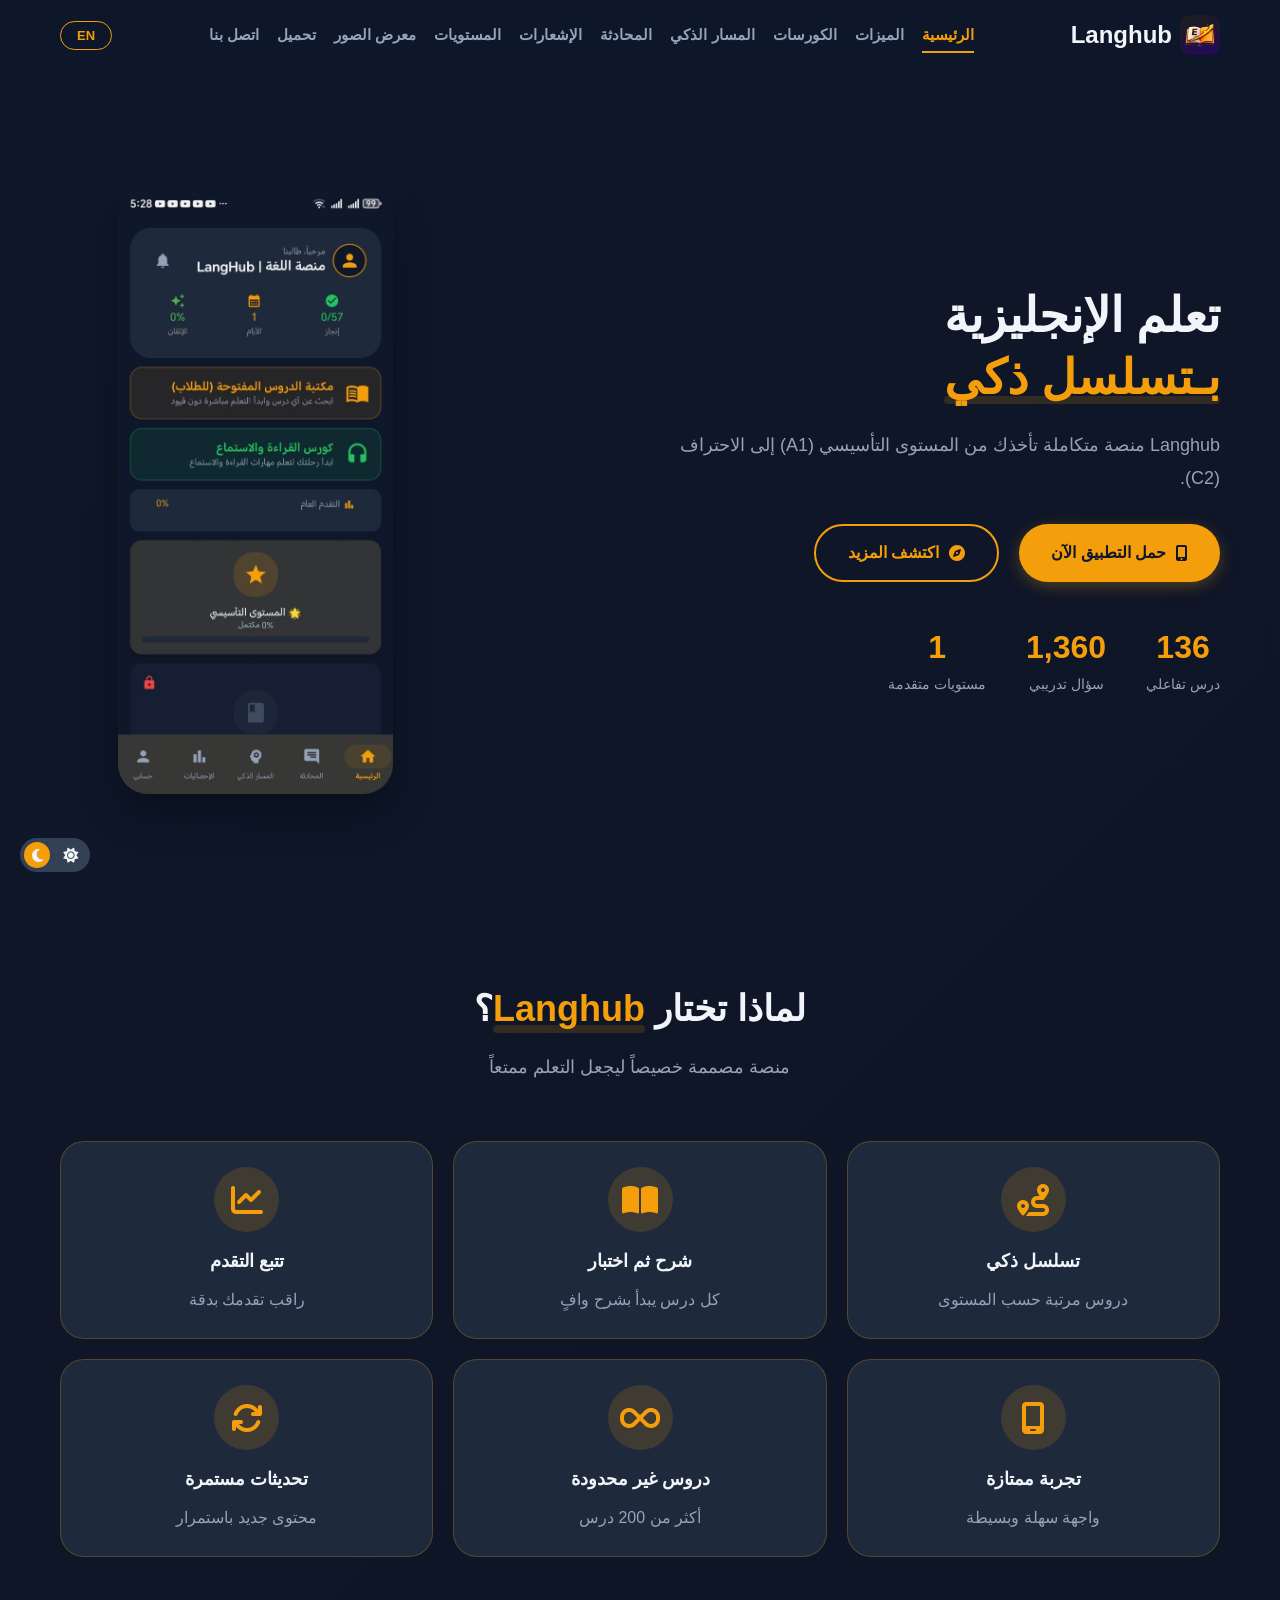
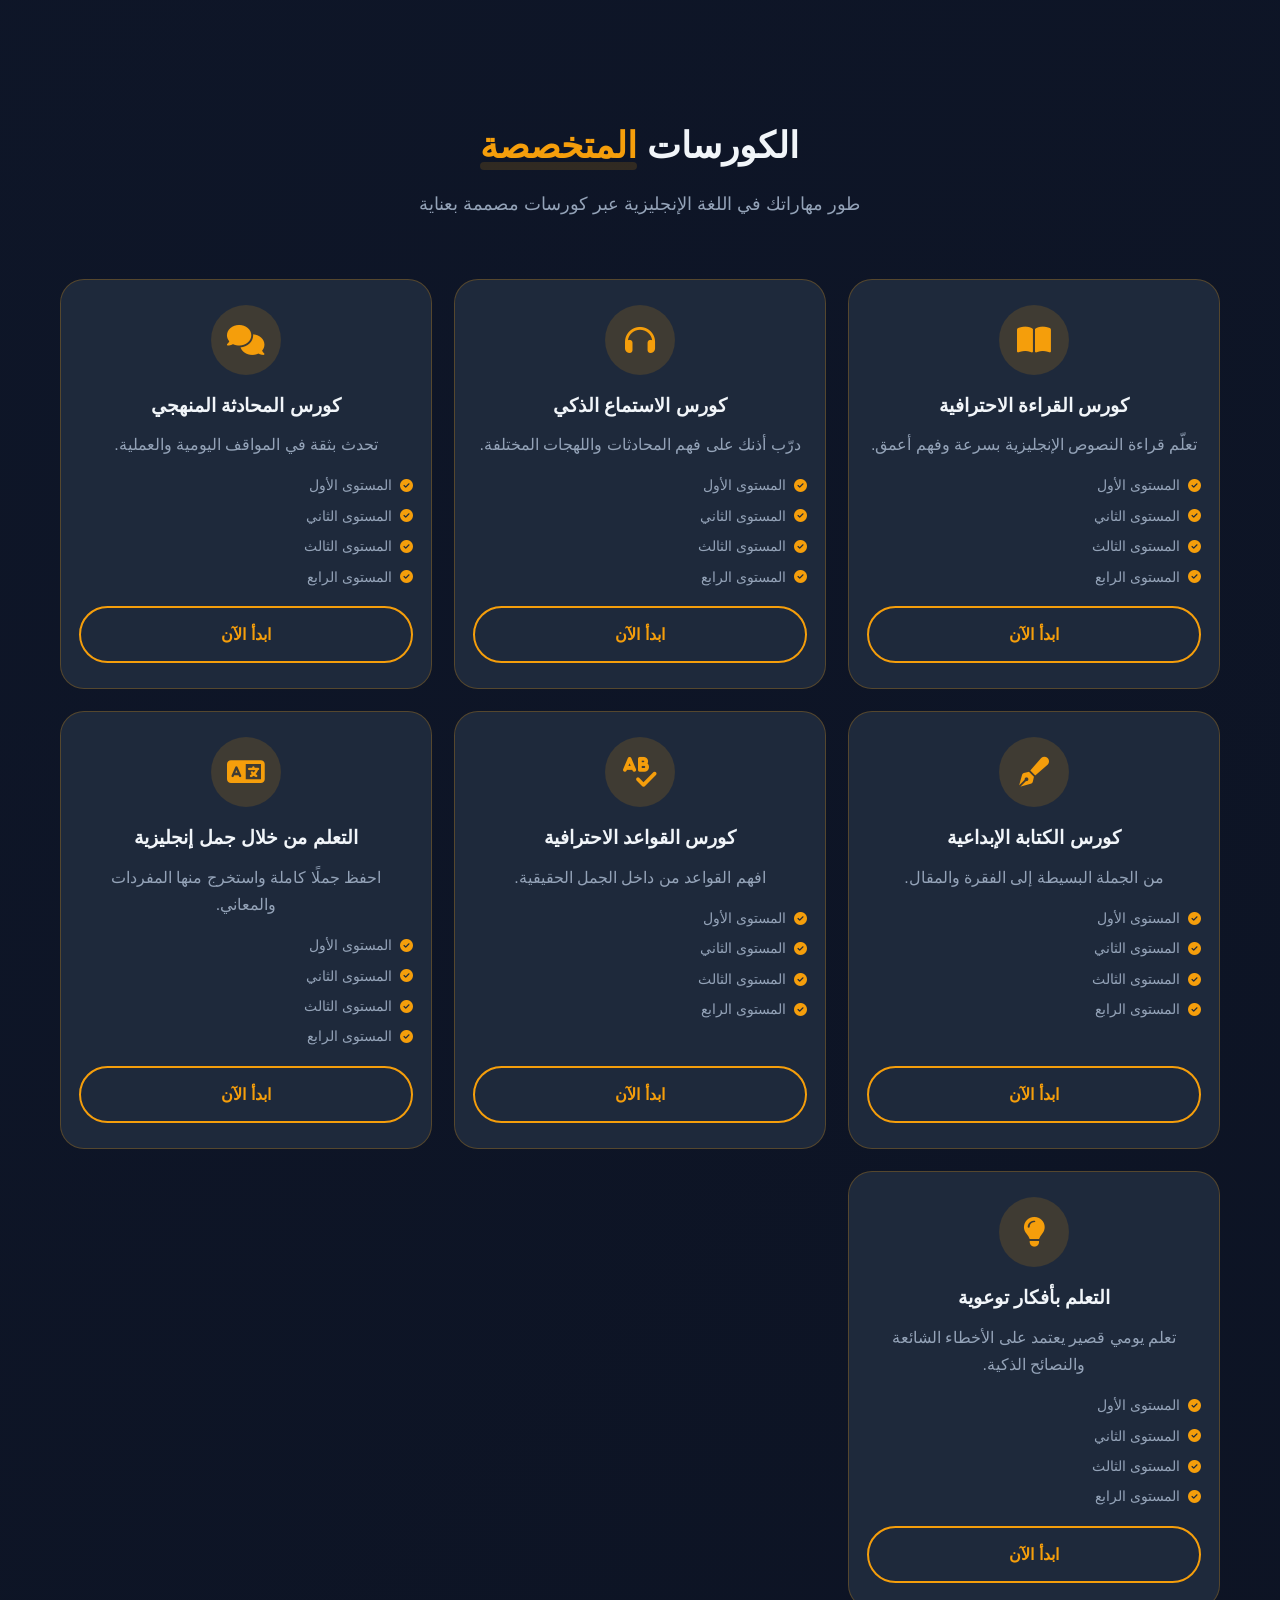
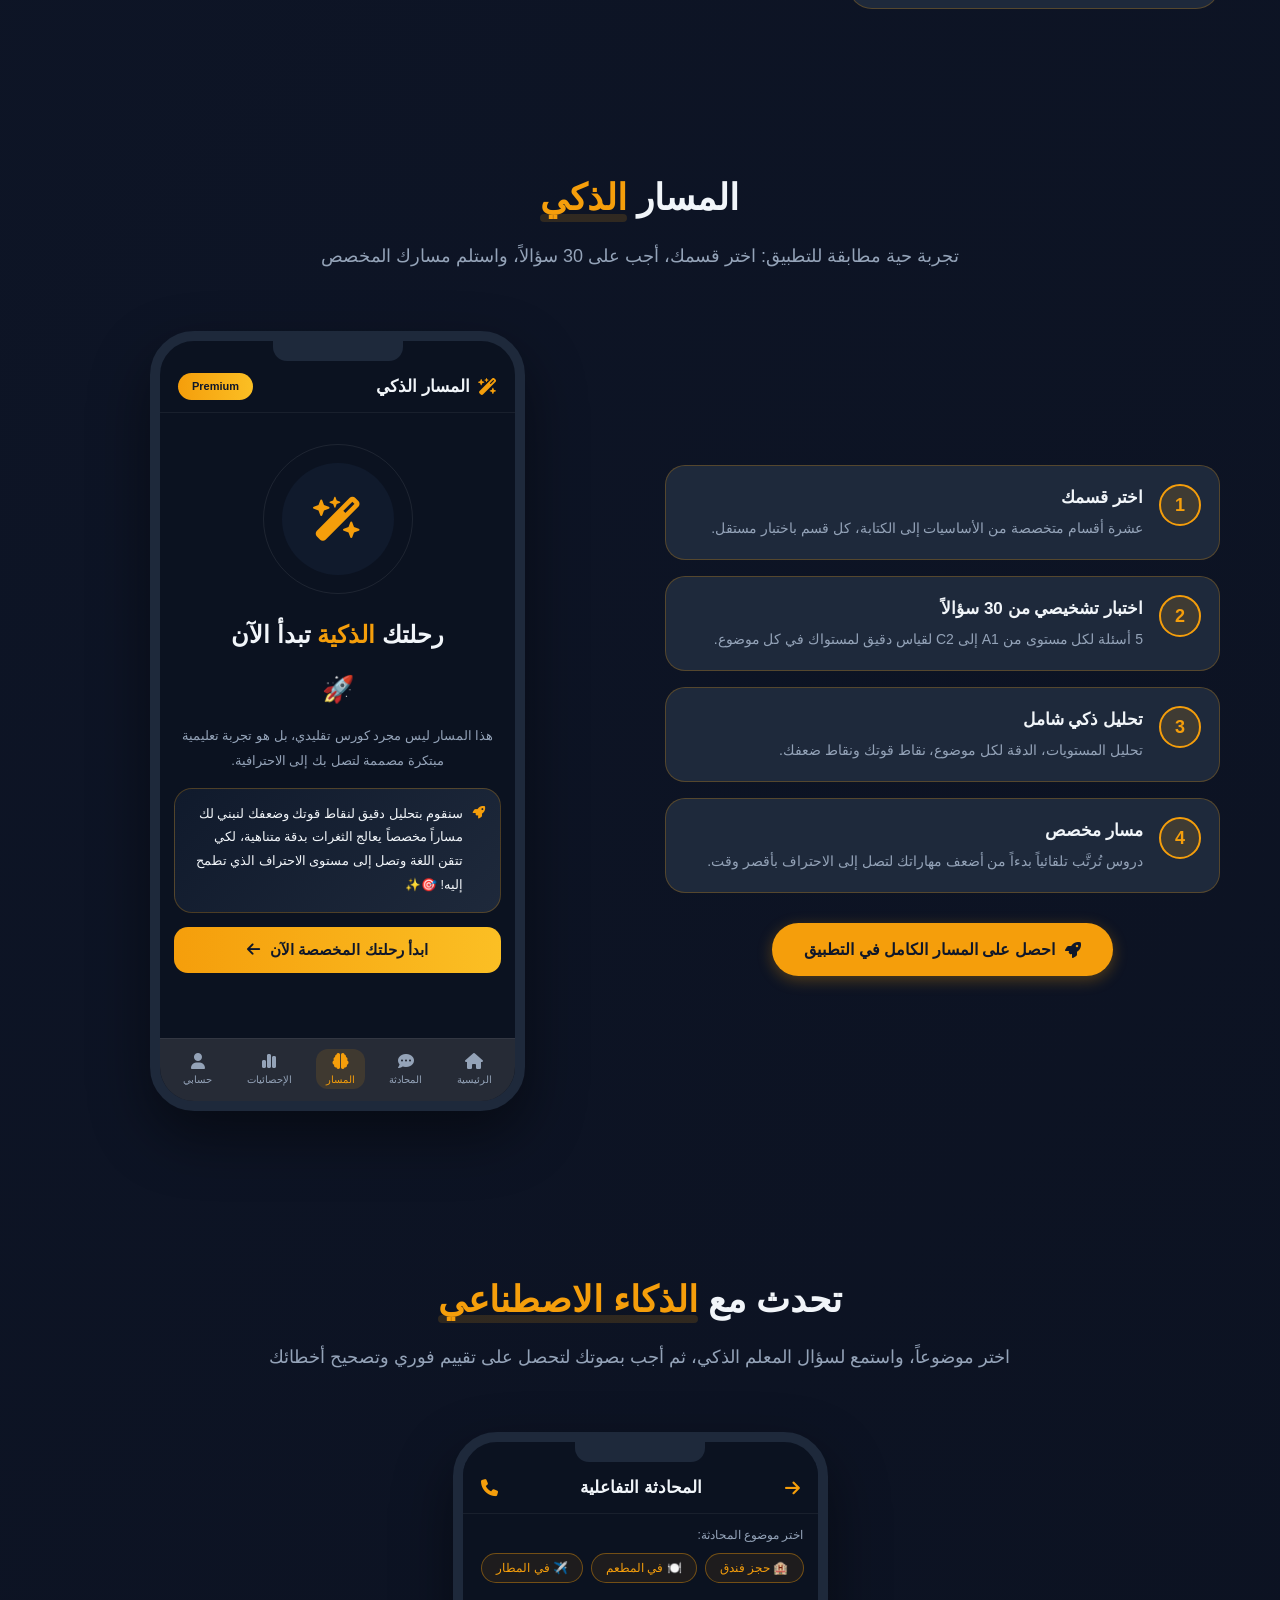
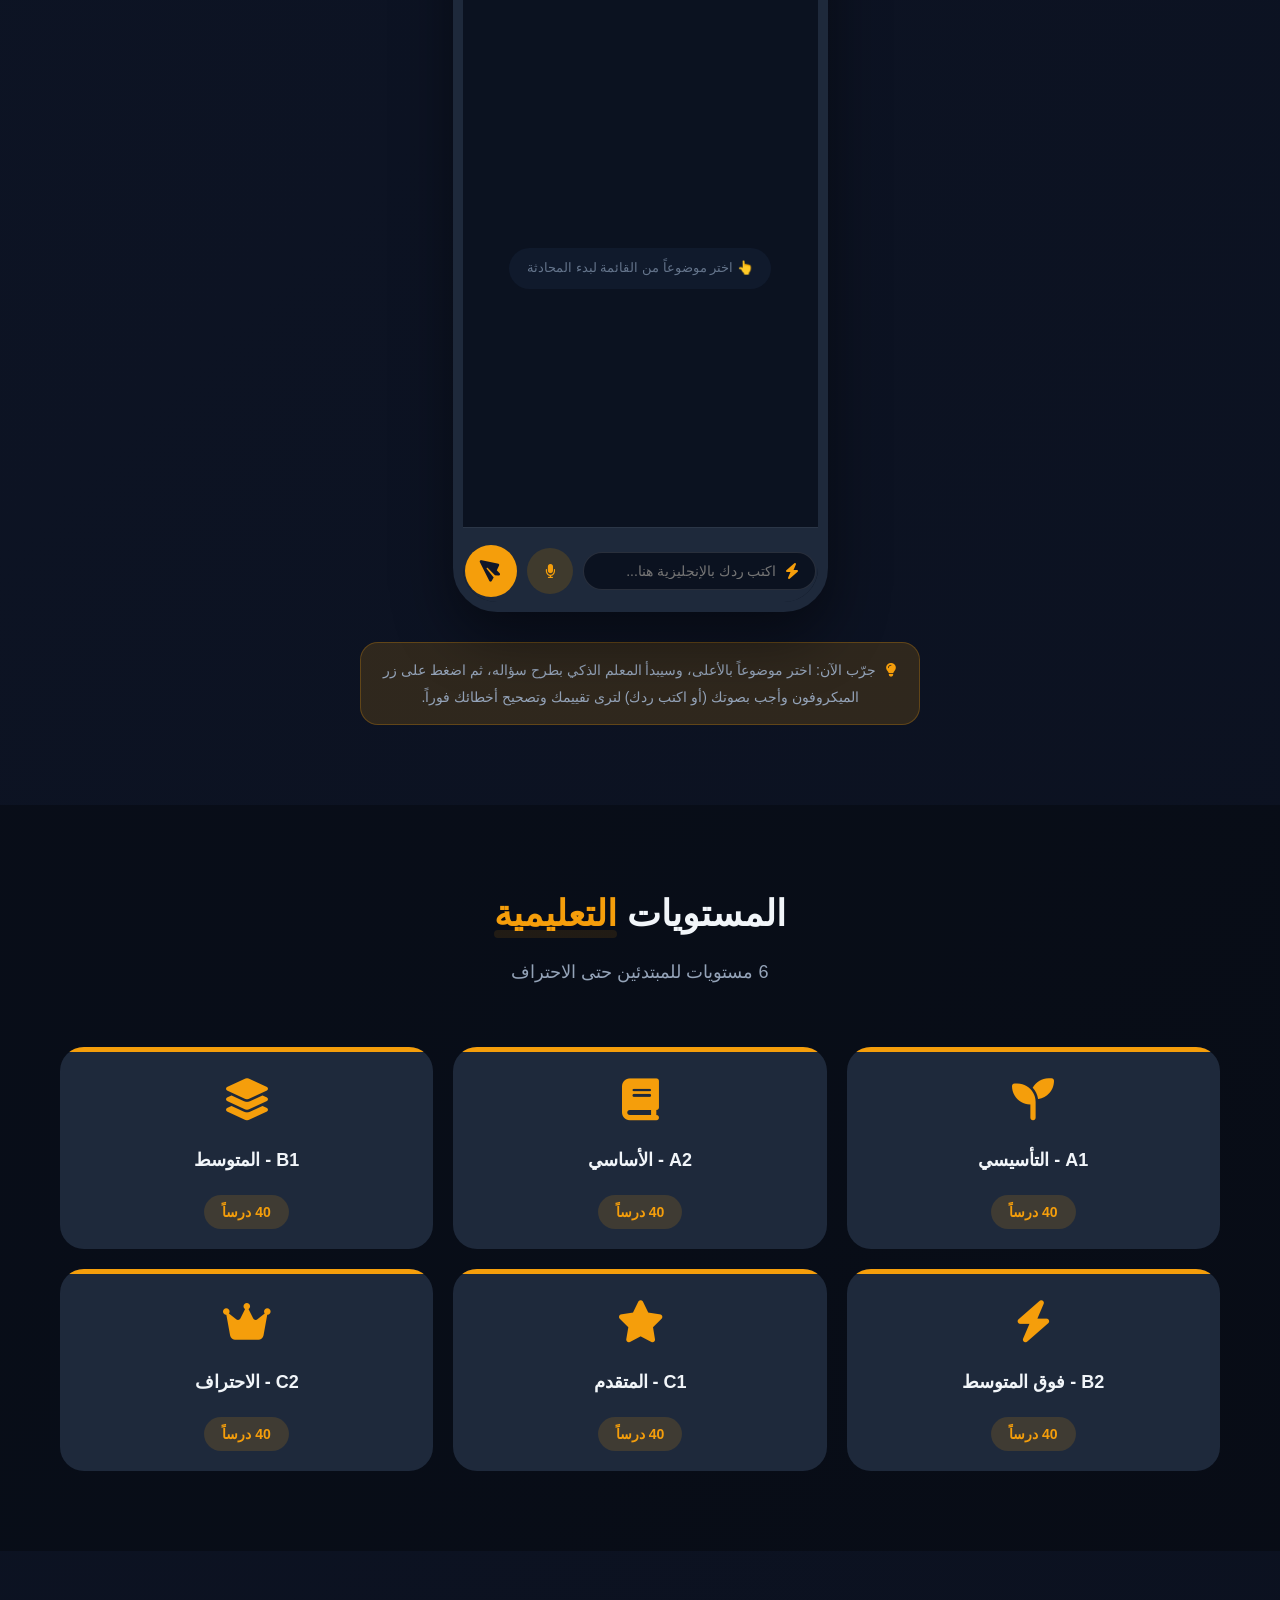
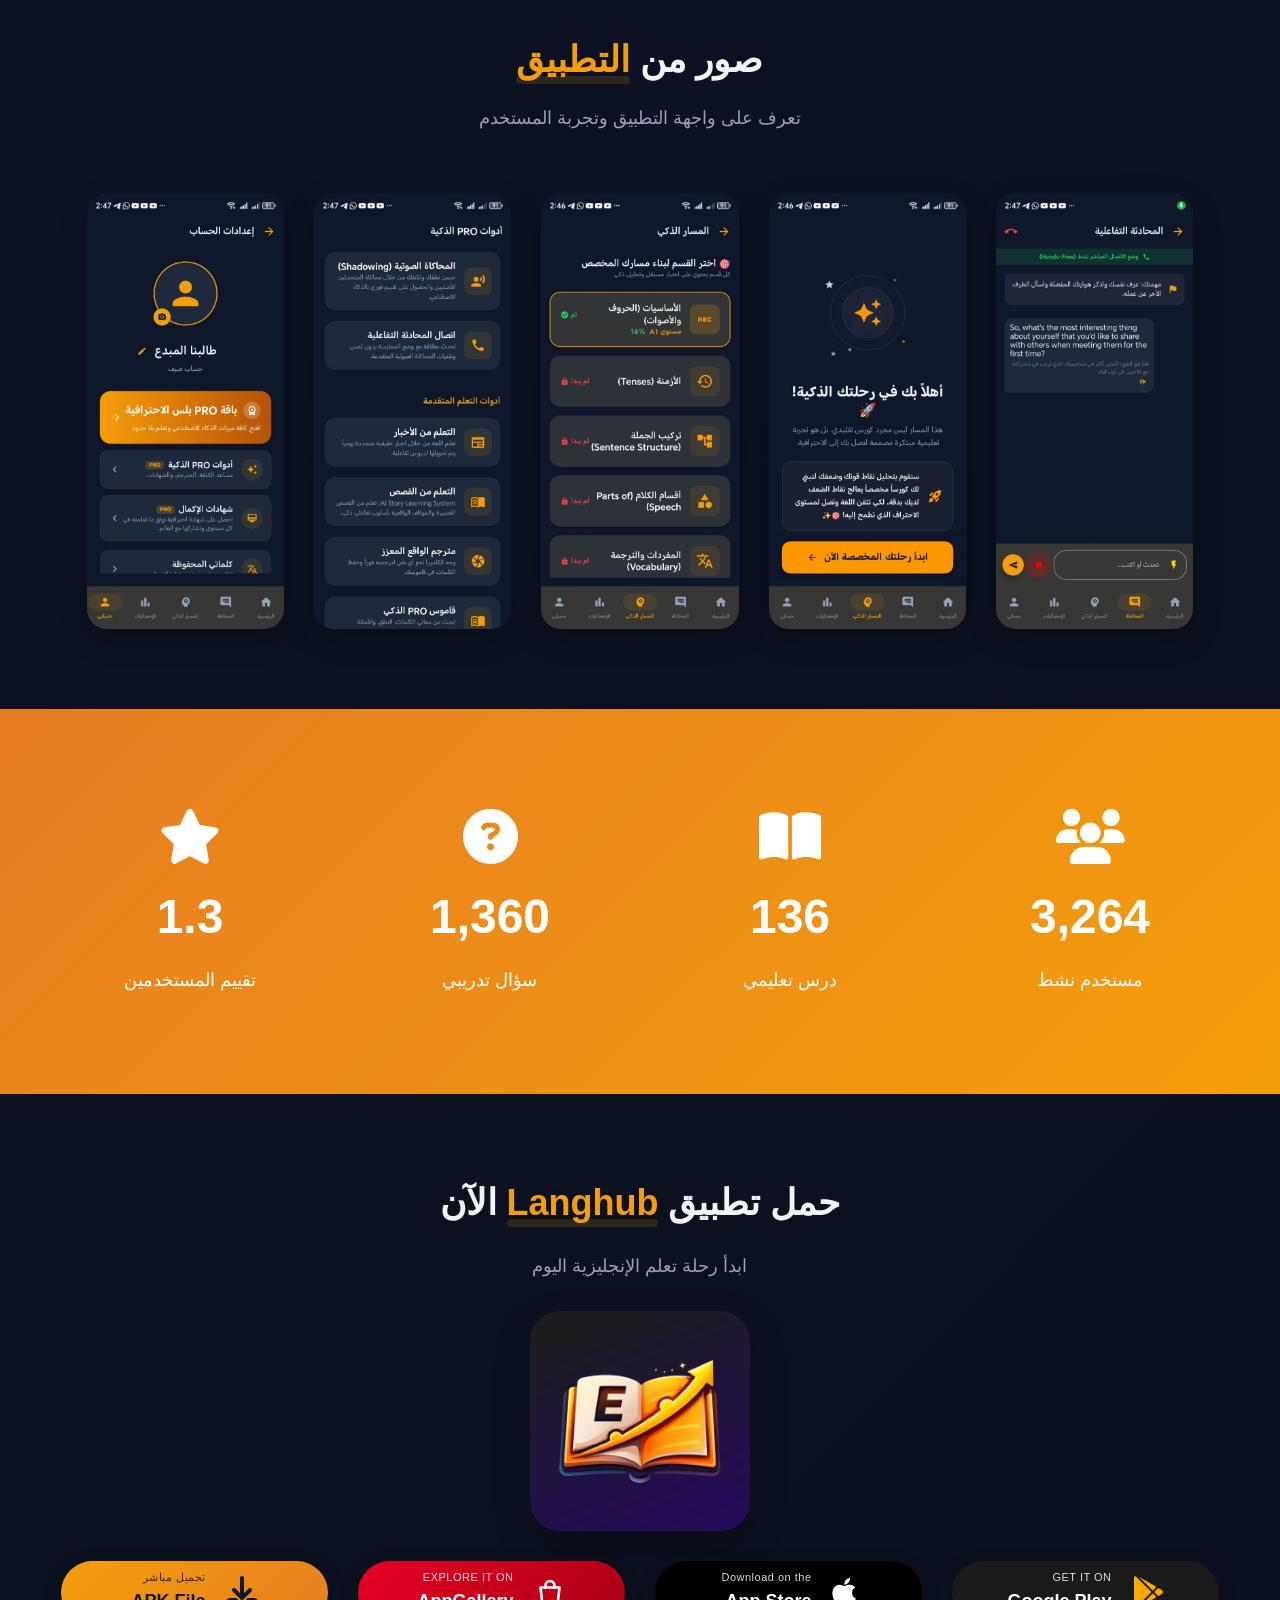
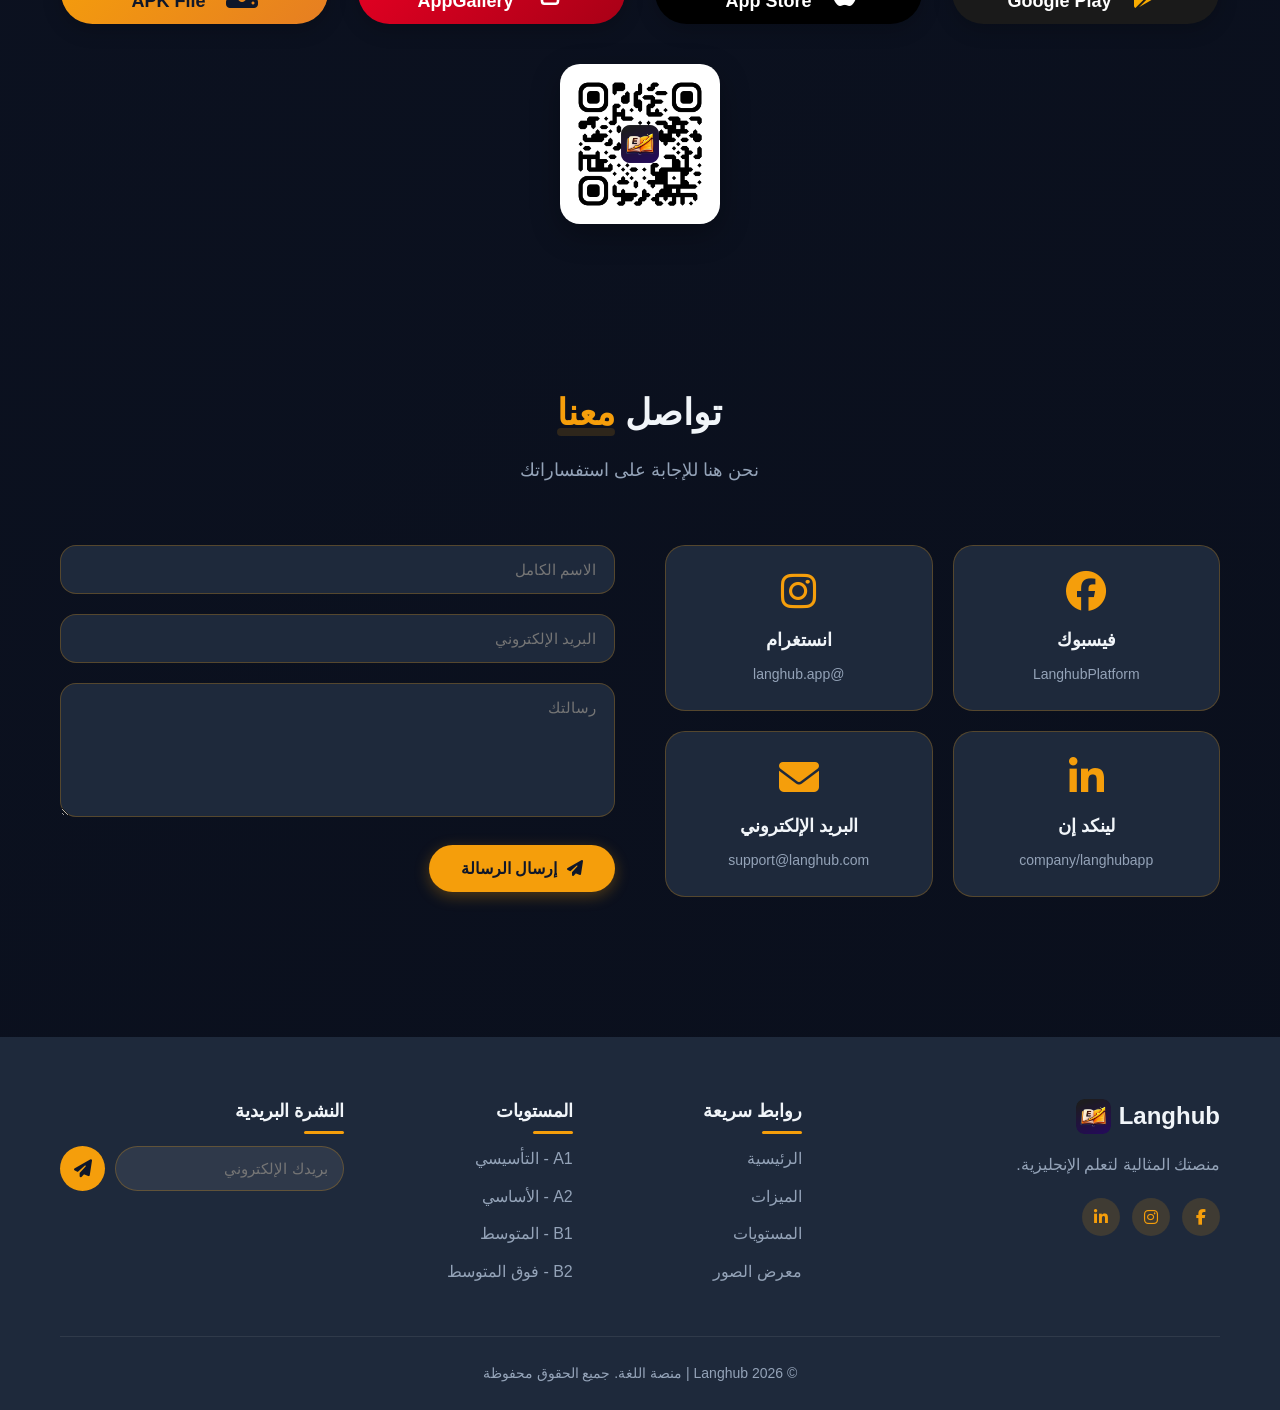
==== commit f75977d9: "Update index.html" ====
--- a/index.html
+++ b/index.html
@@ -792,8 +792,8 @@
   <!-- Toast -->
   <div id="toast" class="toast" aria-live="polite"></div>
 
-  <script src="assets/js/smart-path.js"></script>
-  <script src="assets/js/main.js"></script>
-  <script src="assets/js/animations.js"></script>
+  <script src="assets/JS/smart-path.js"></script>
+  <script src="assets/JS/main.js"></script>
+  <script src="assets/JS/animations.js"></script>
 </body>
 </html>
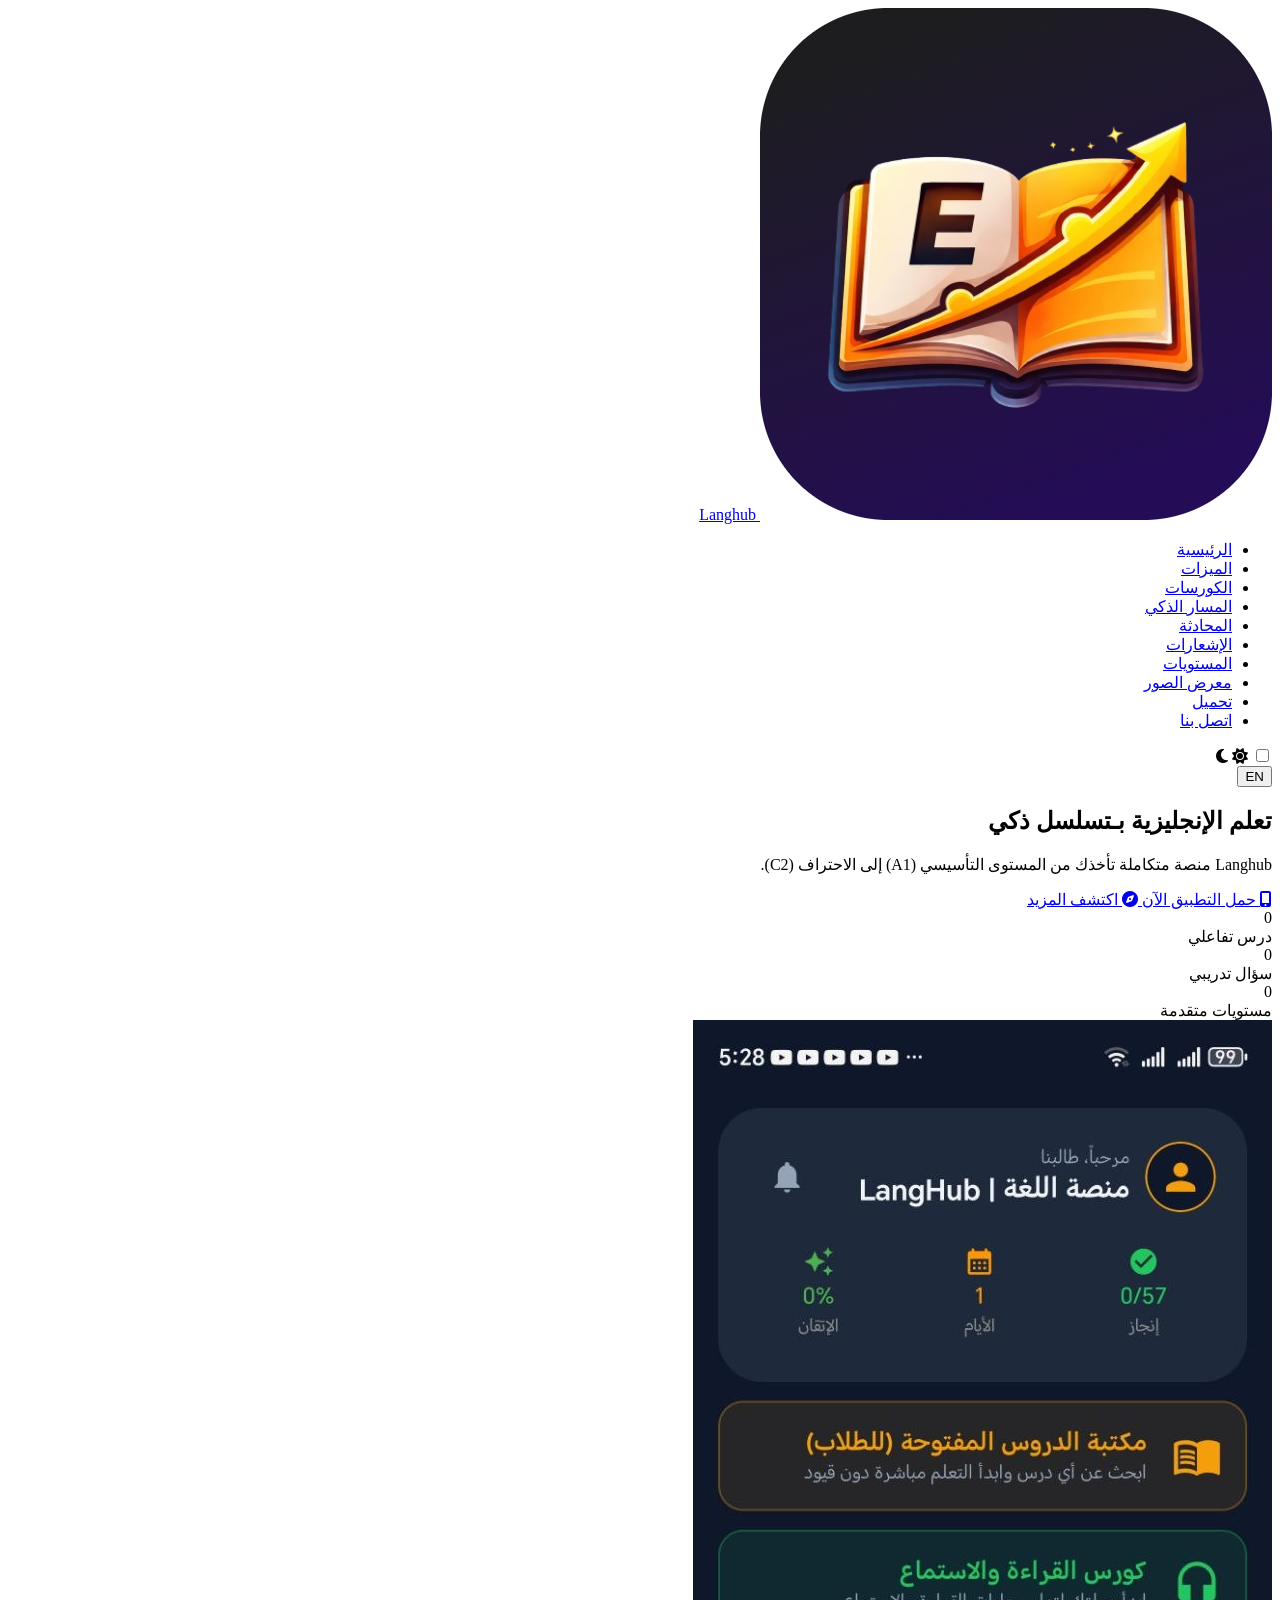
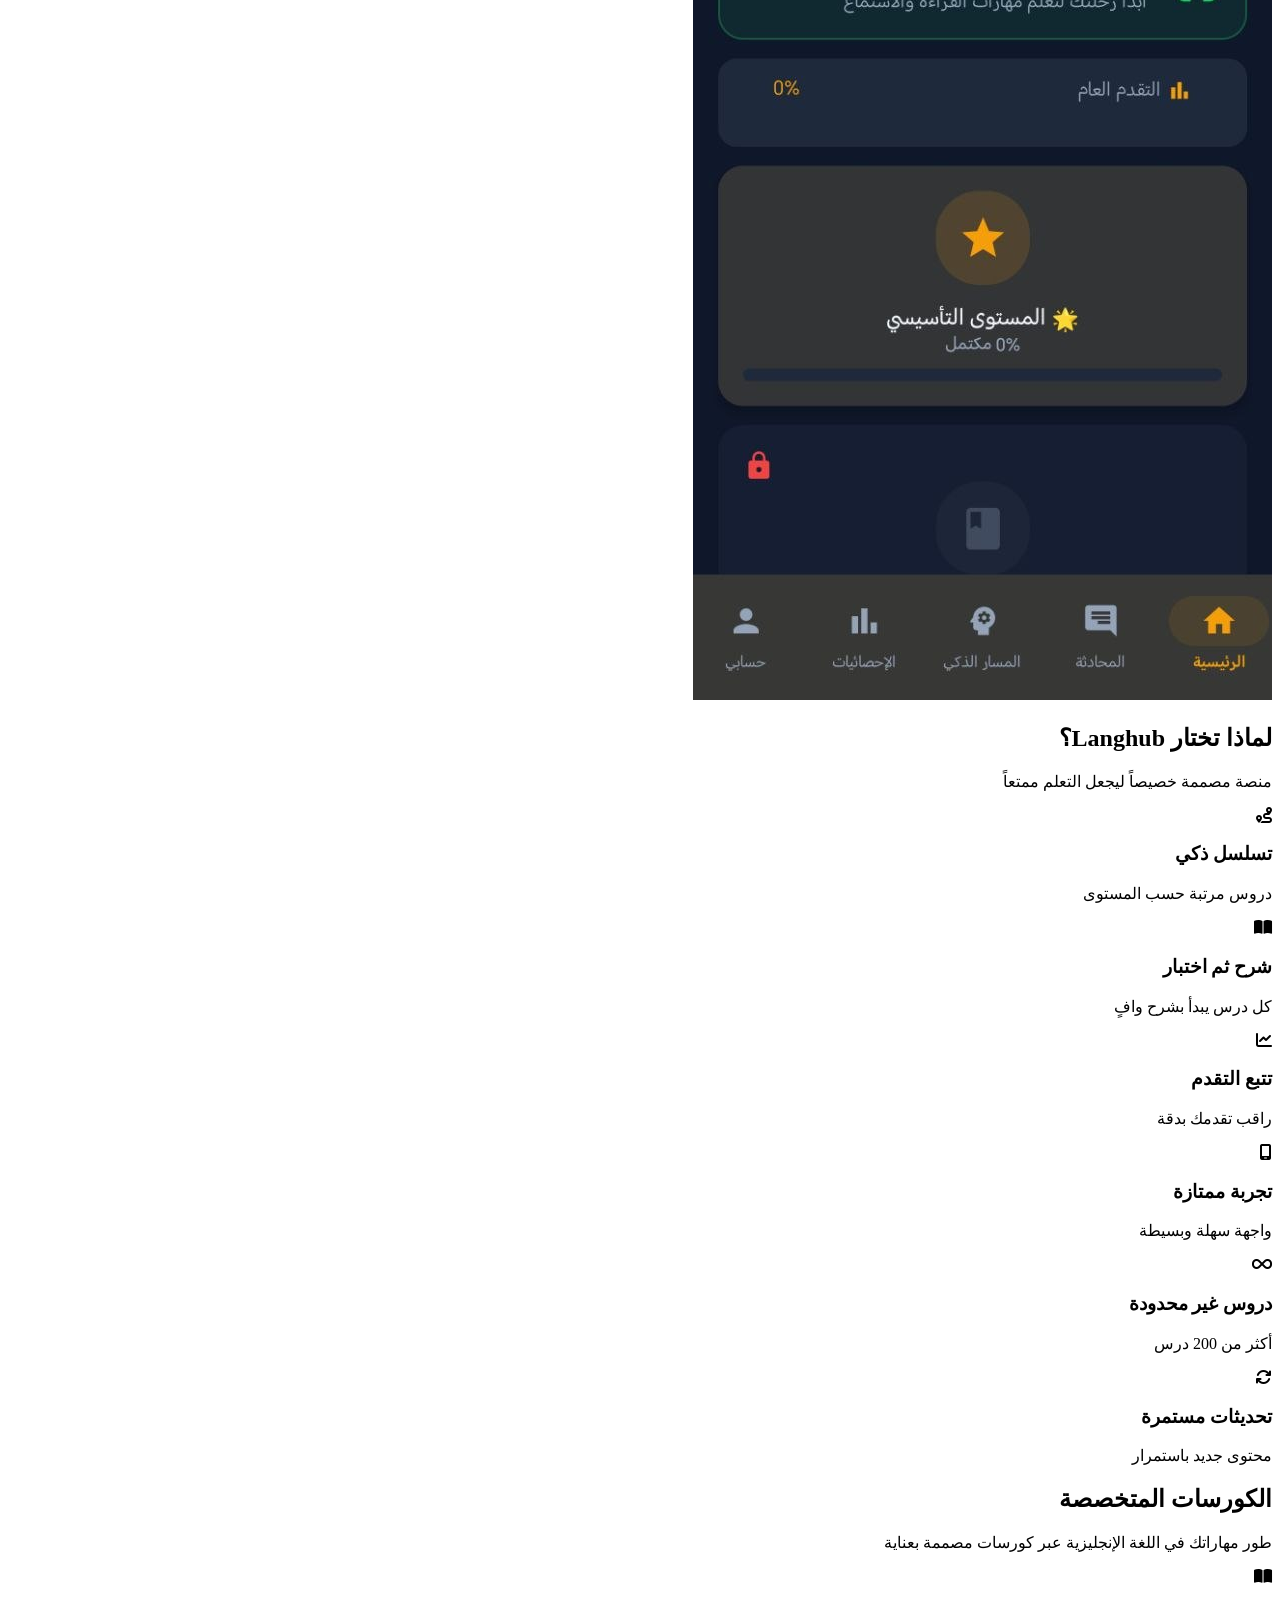
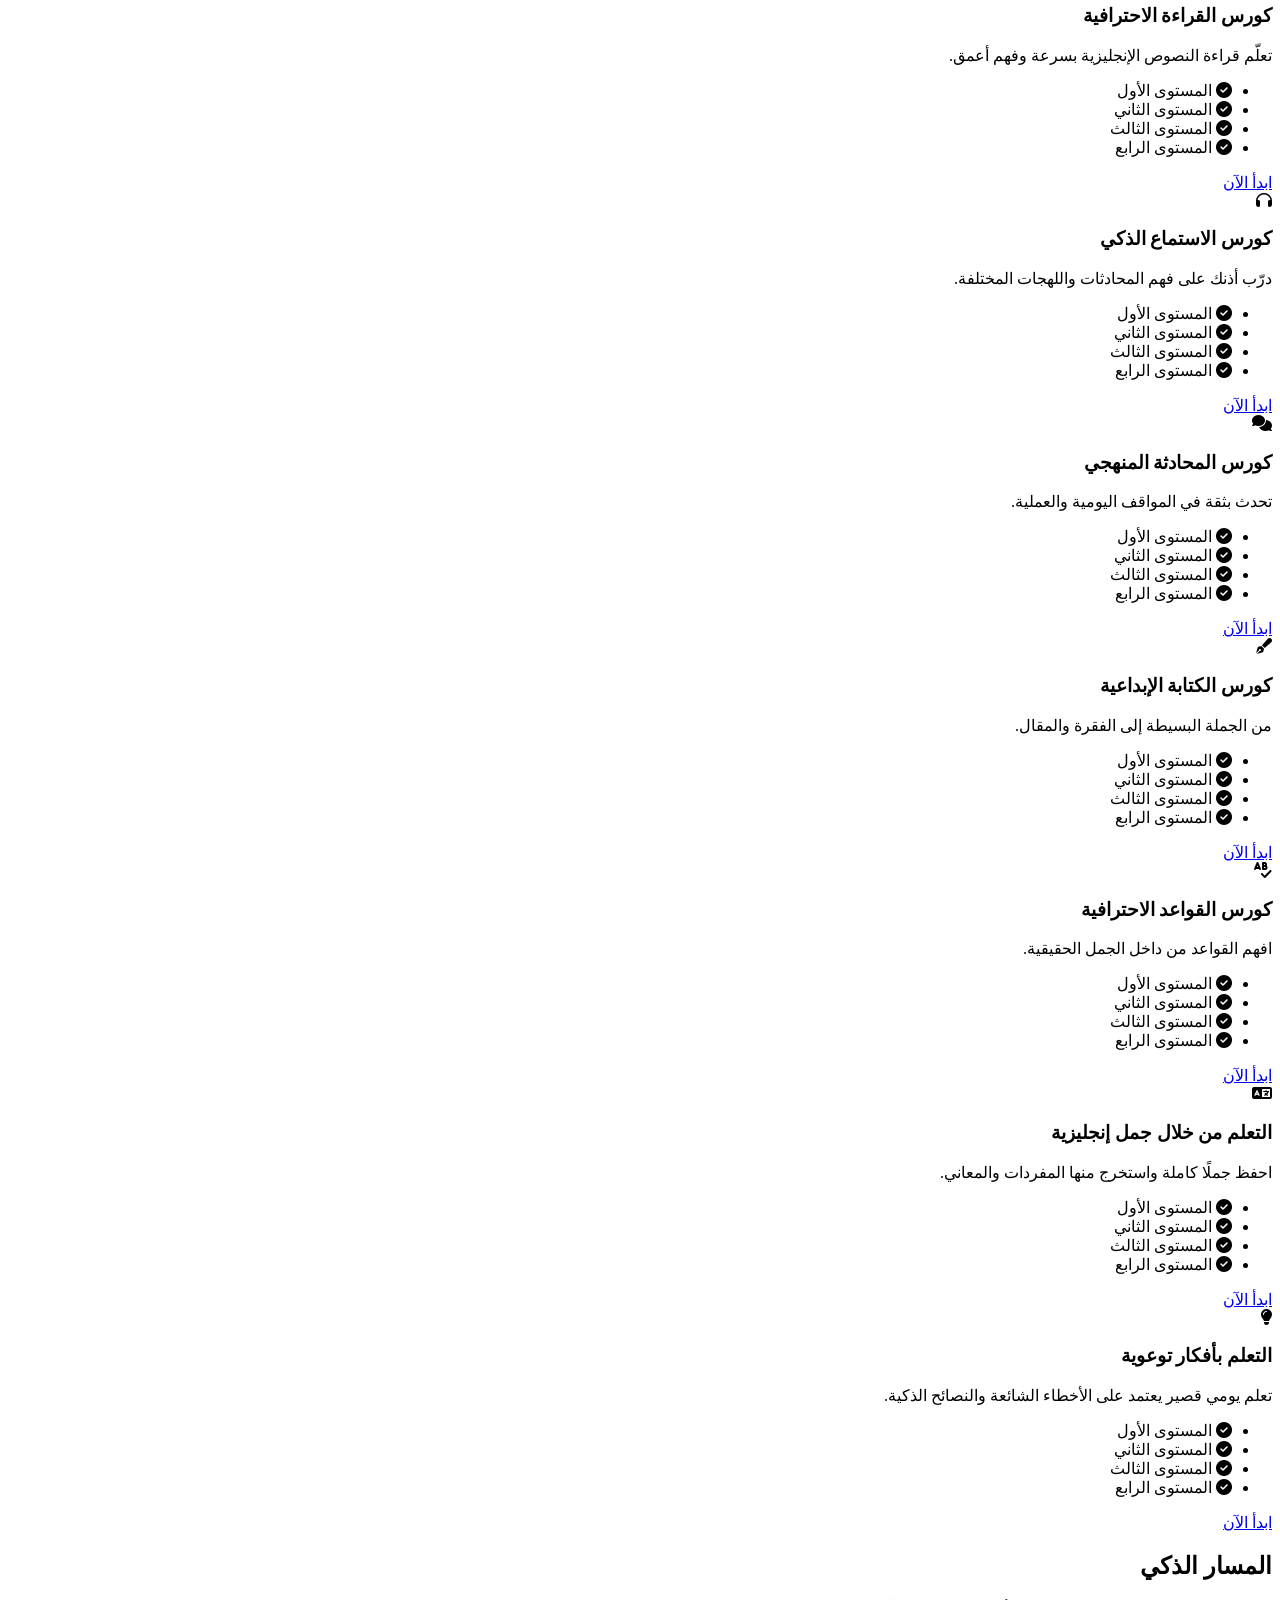
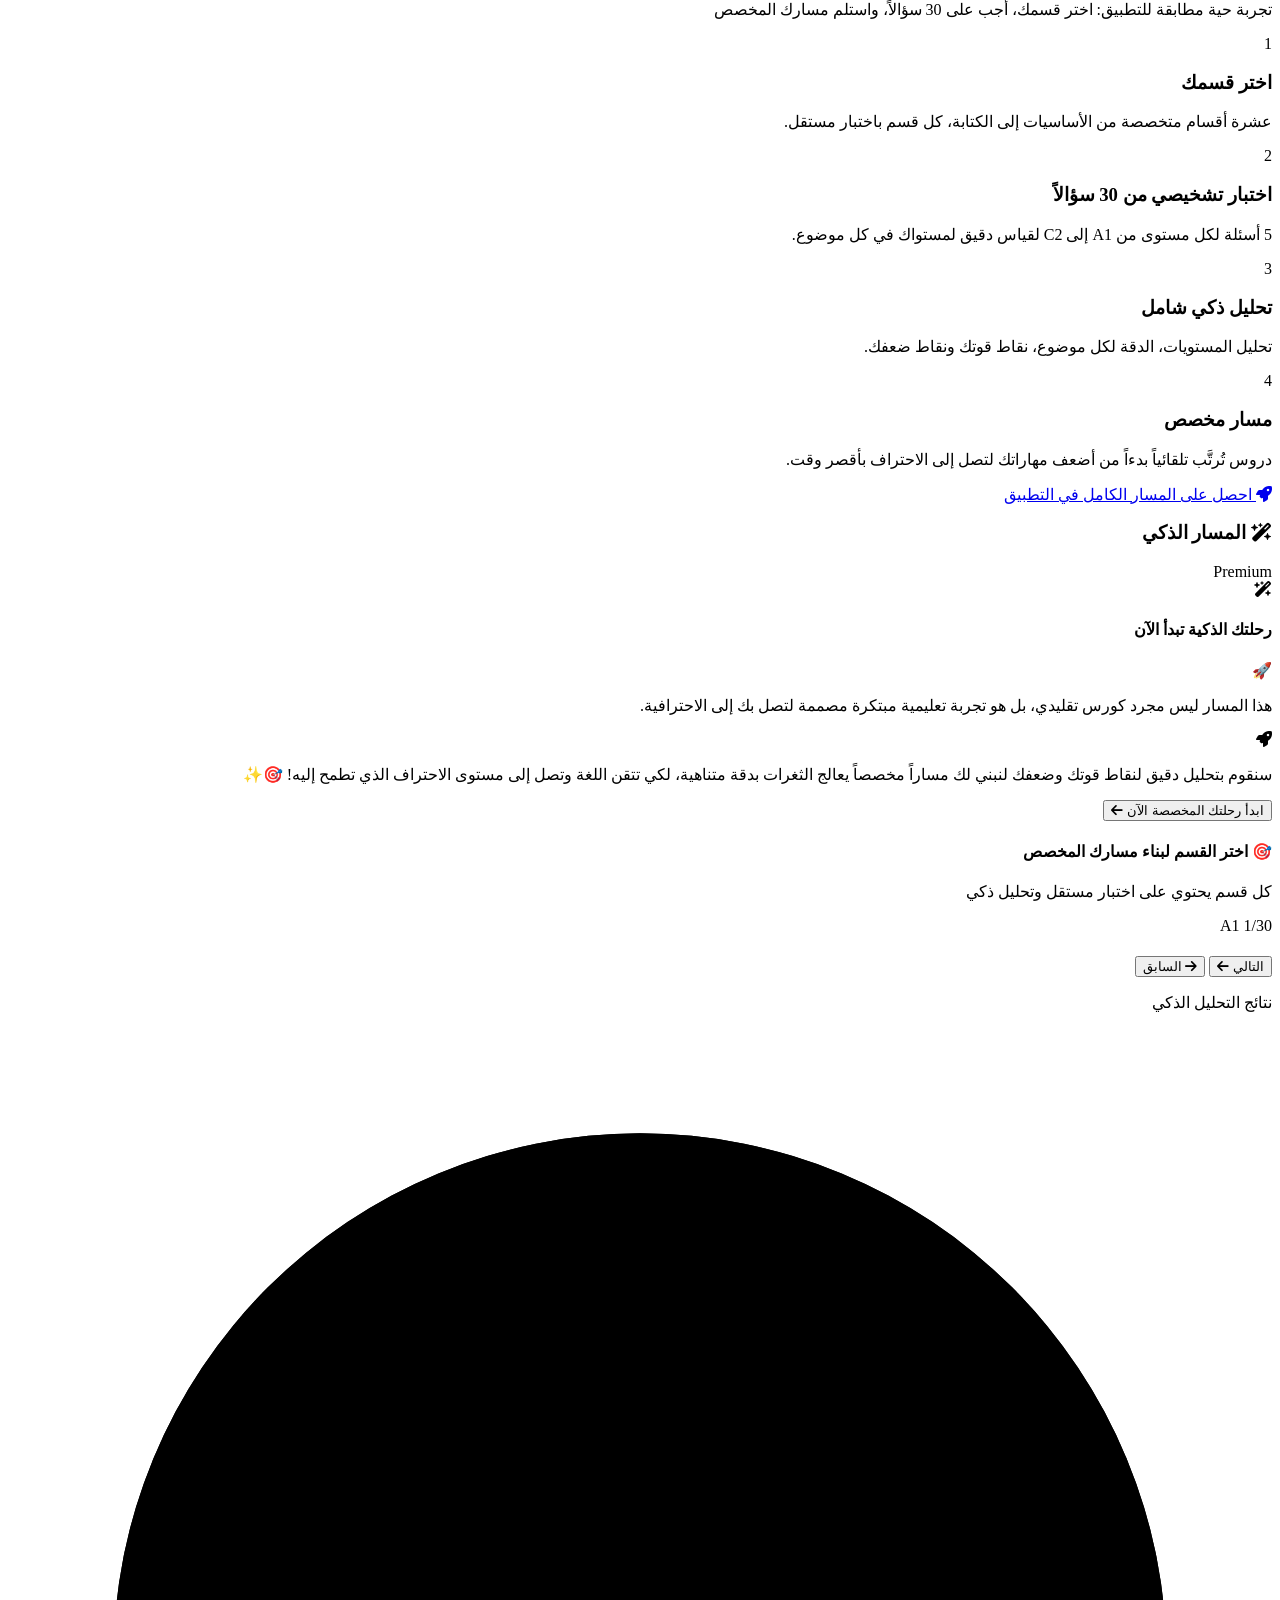
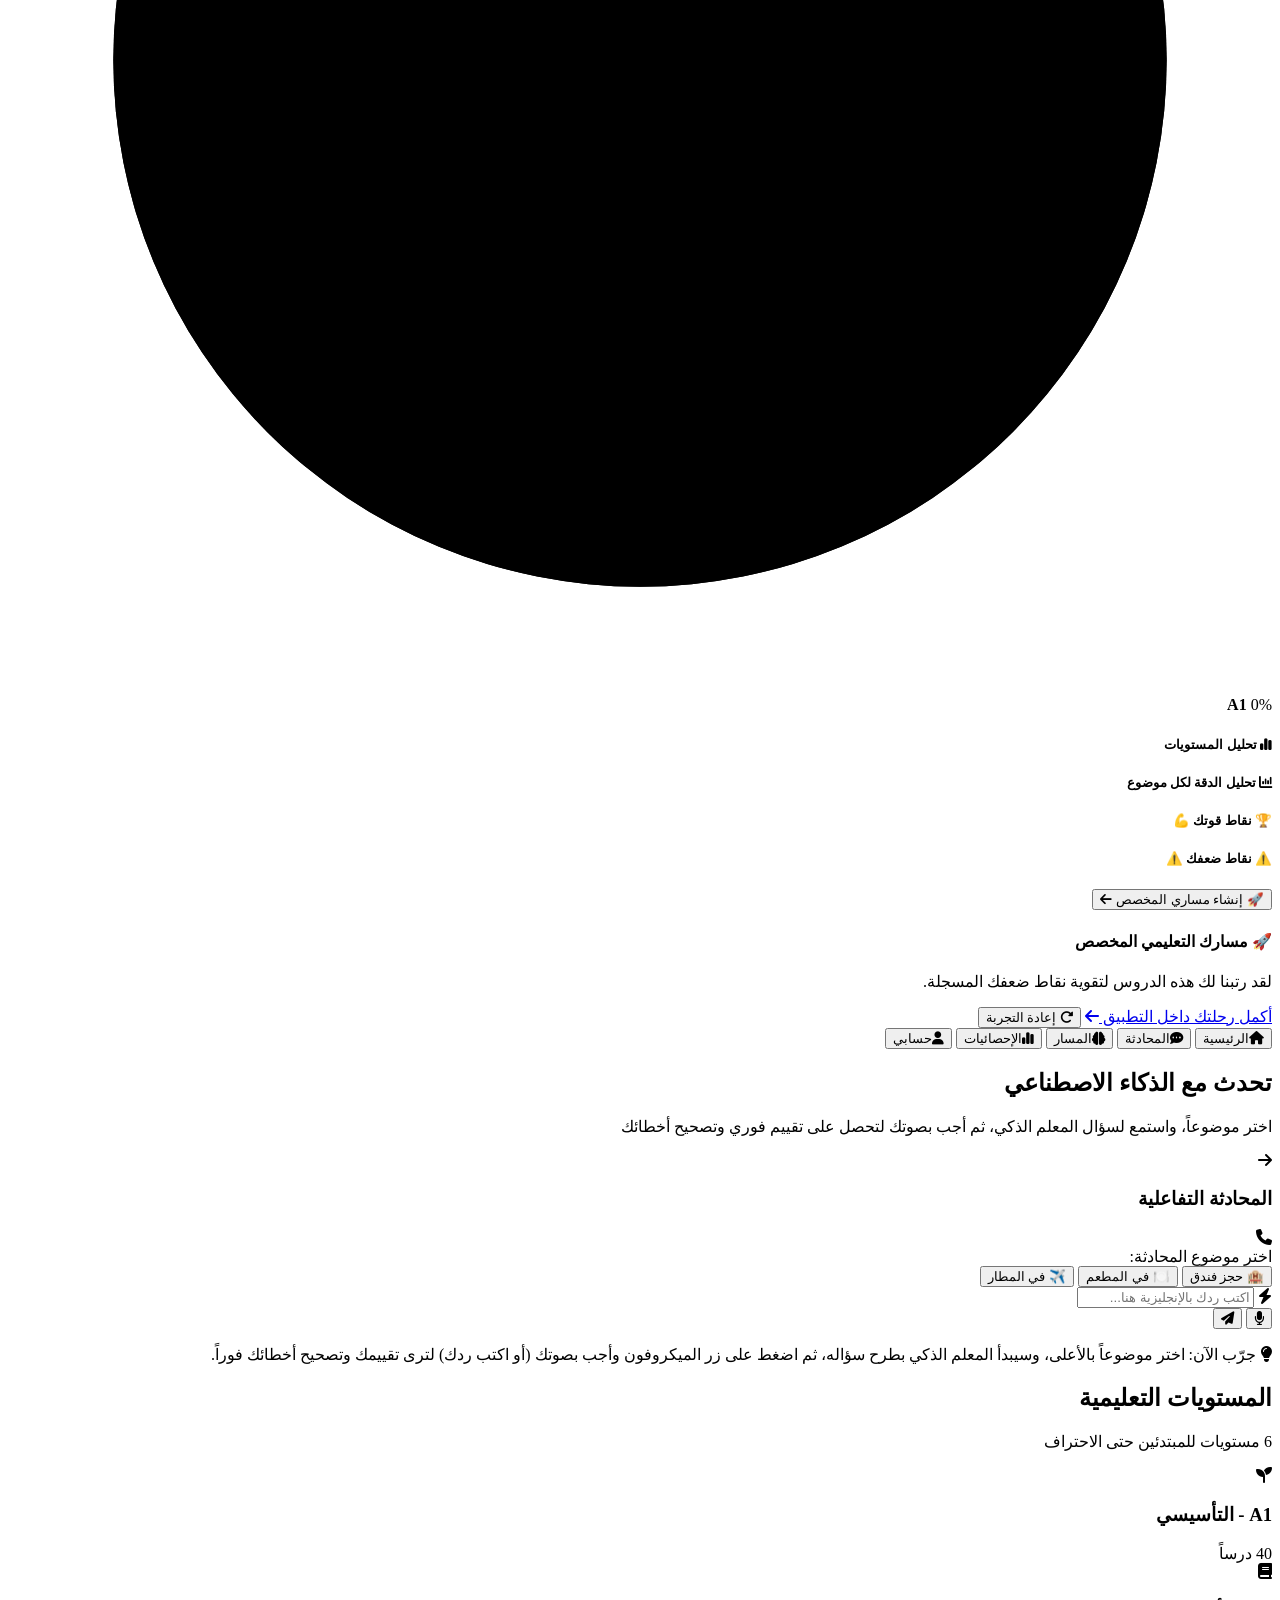
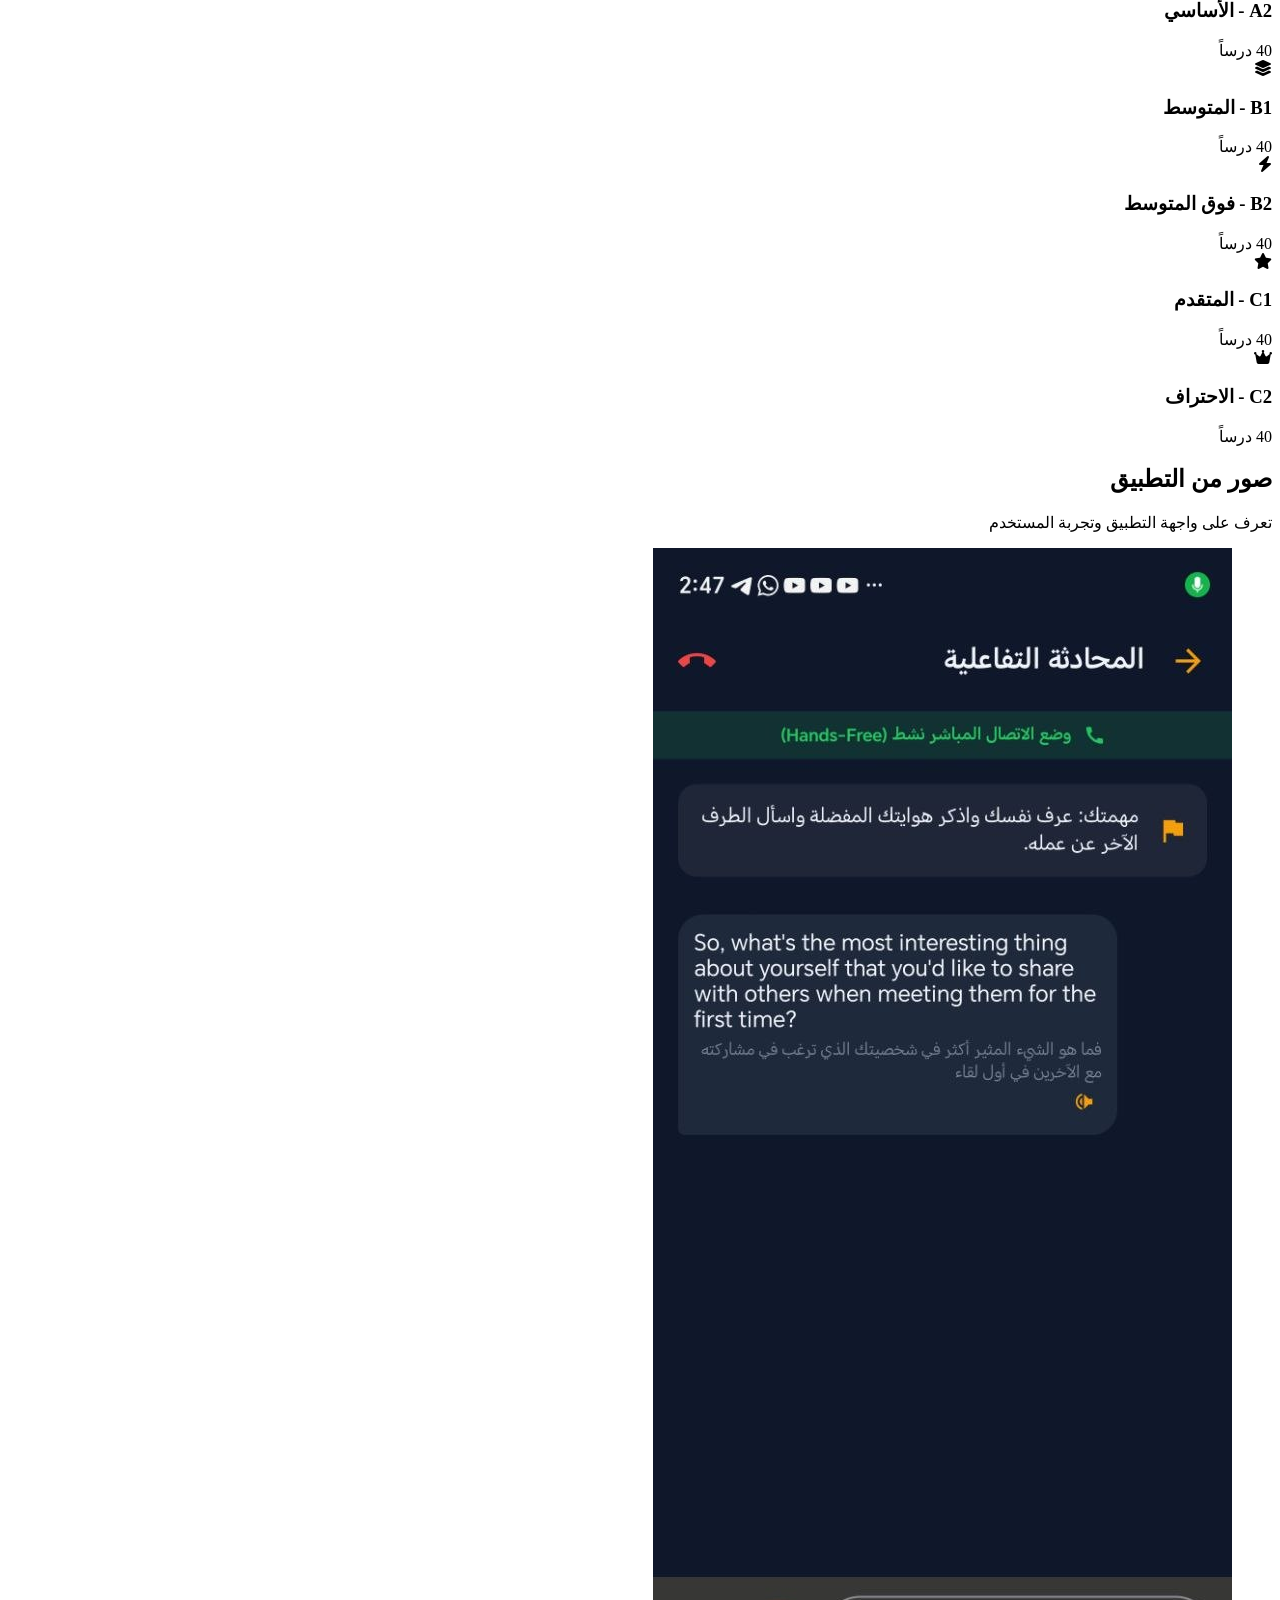
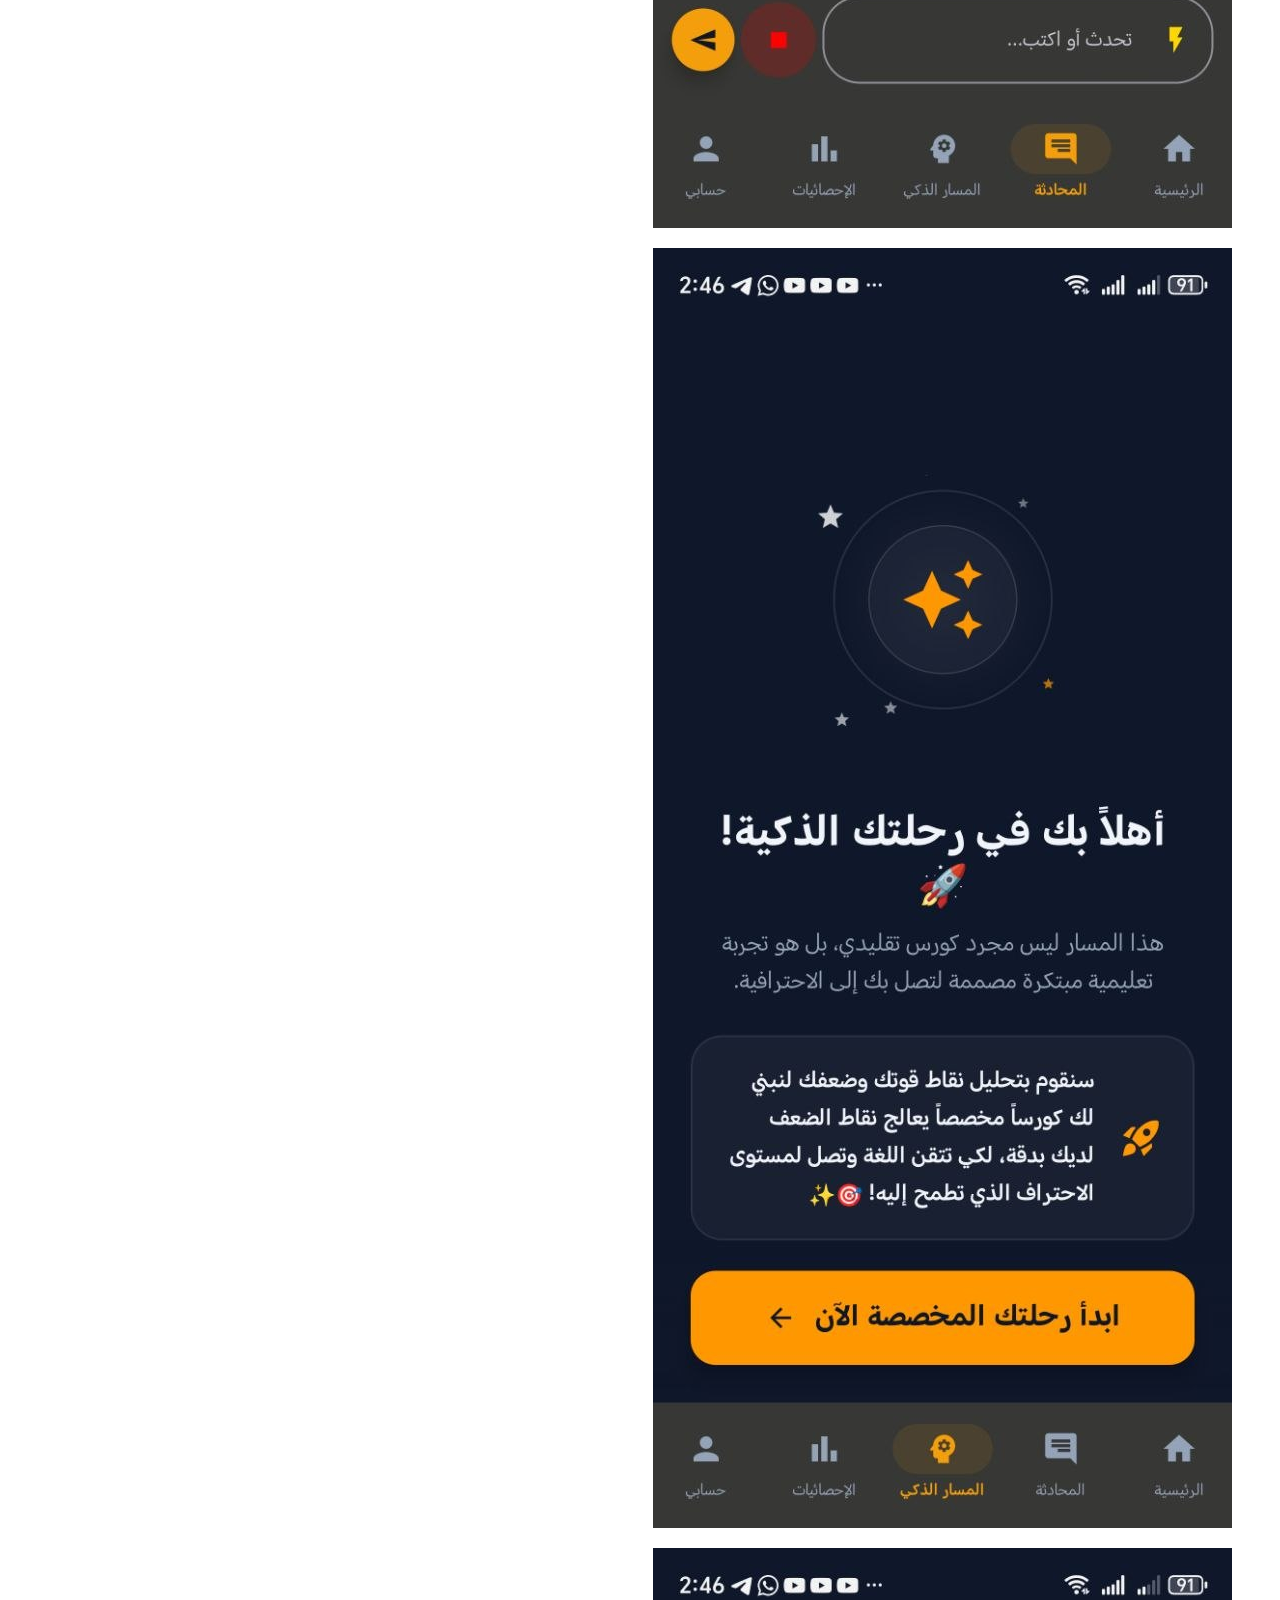
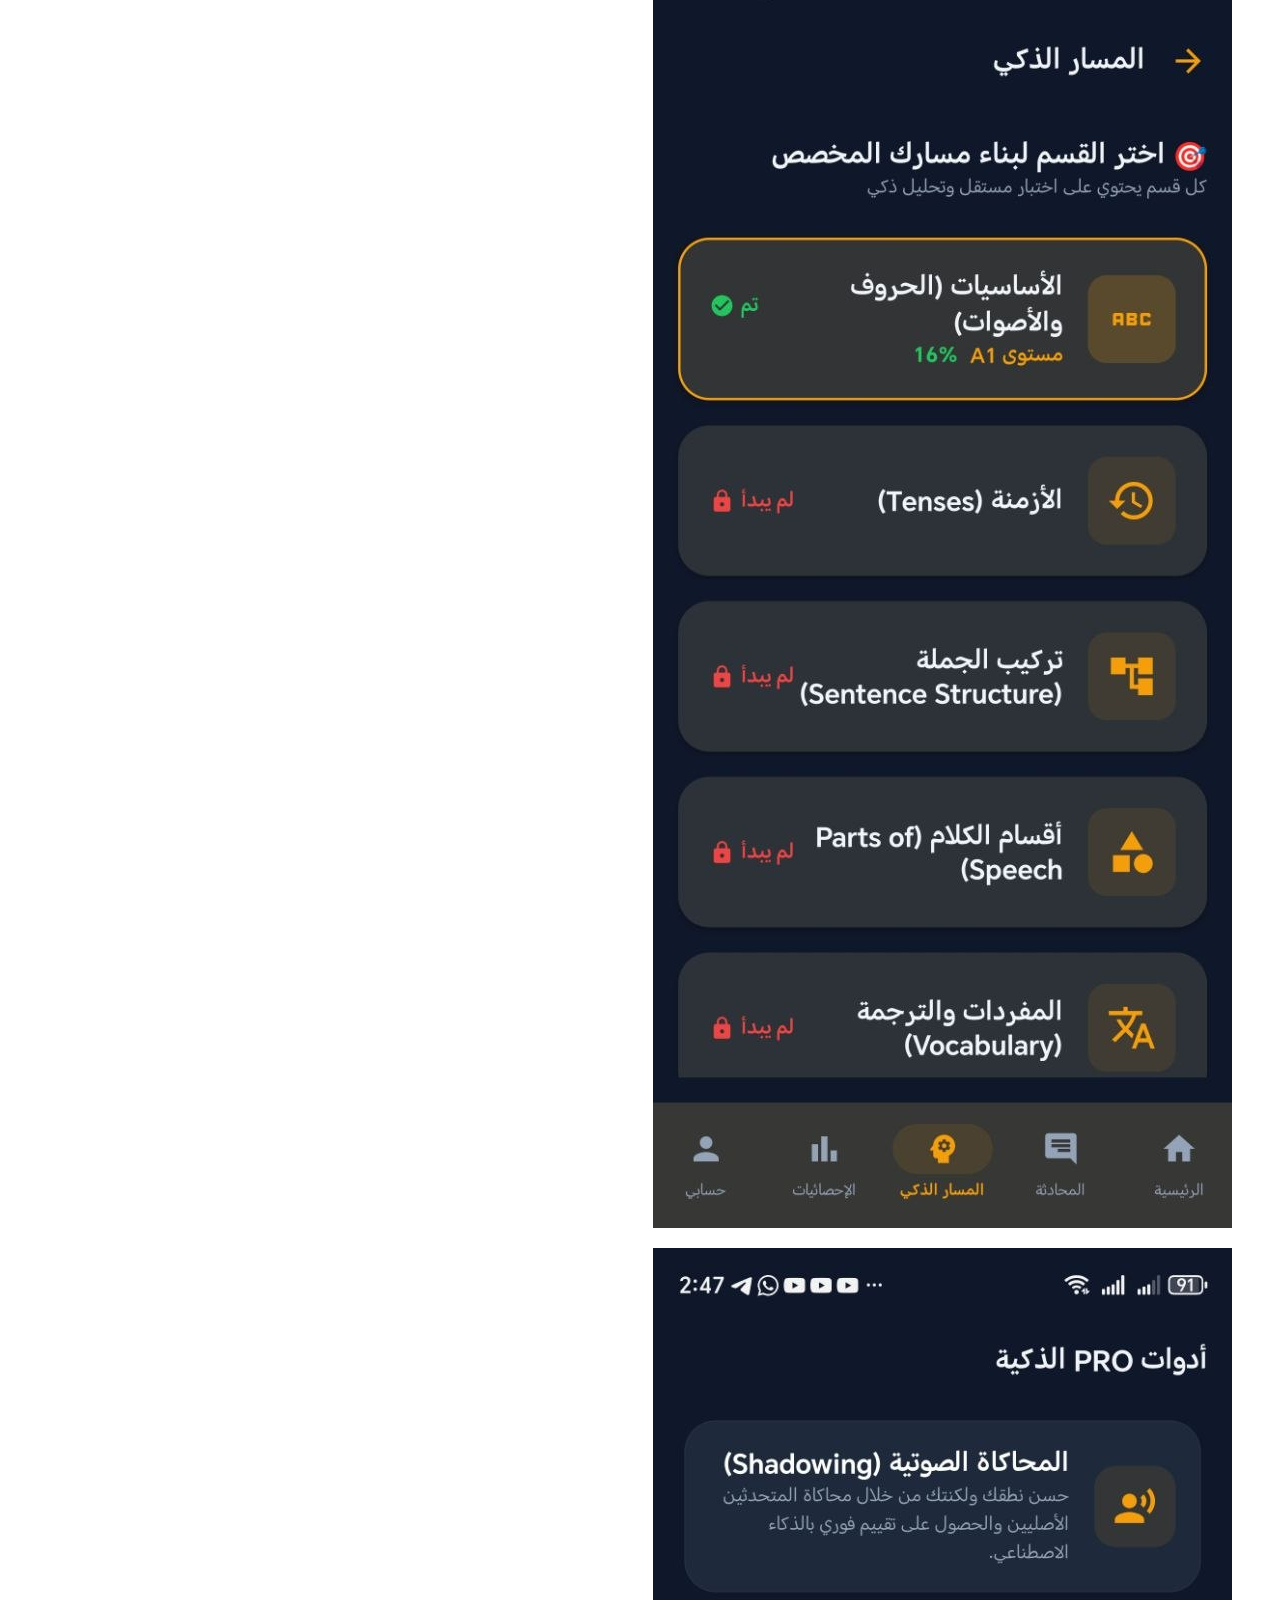
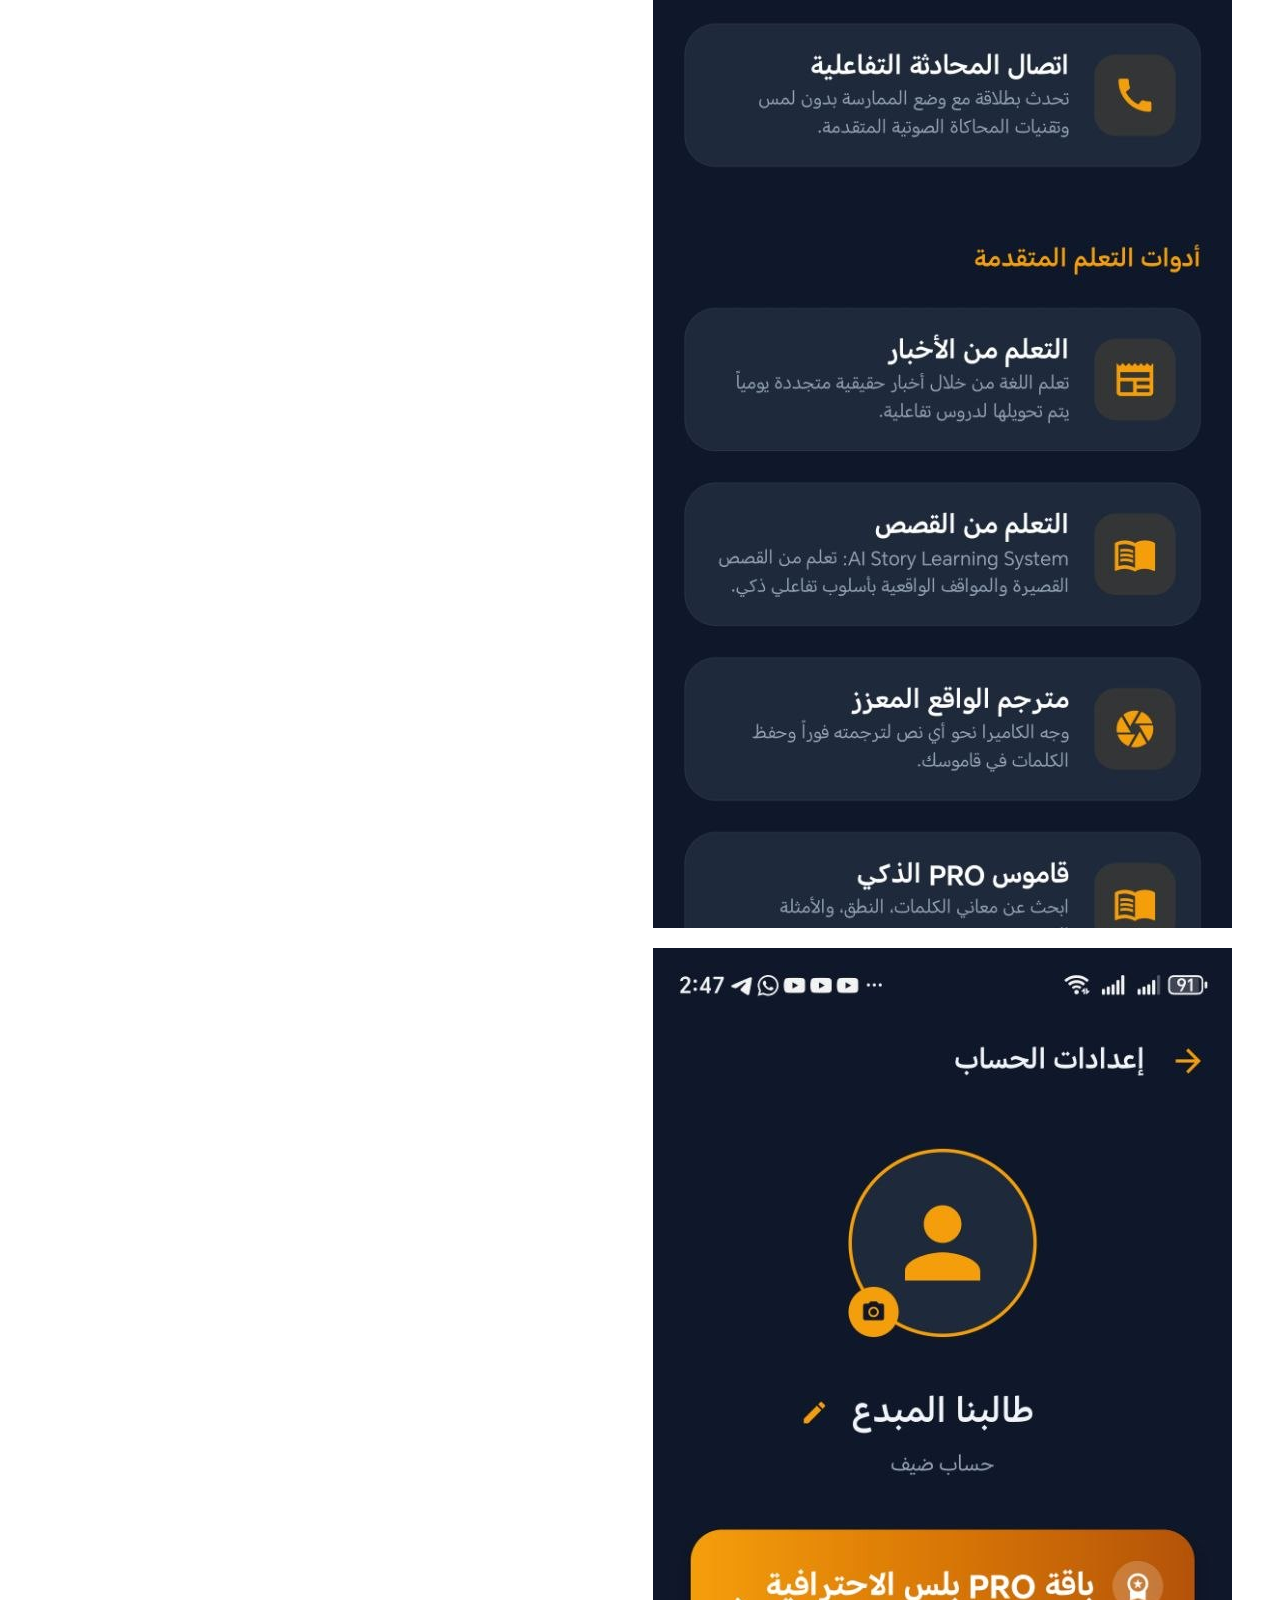
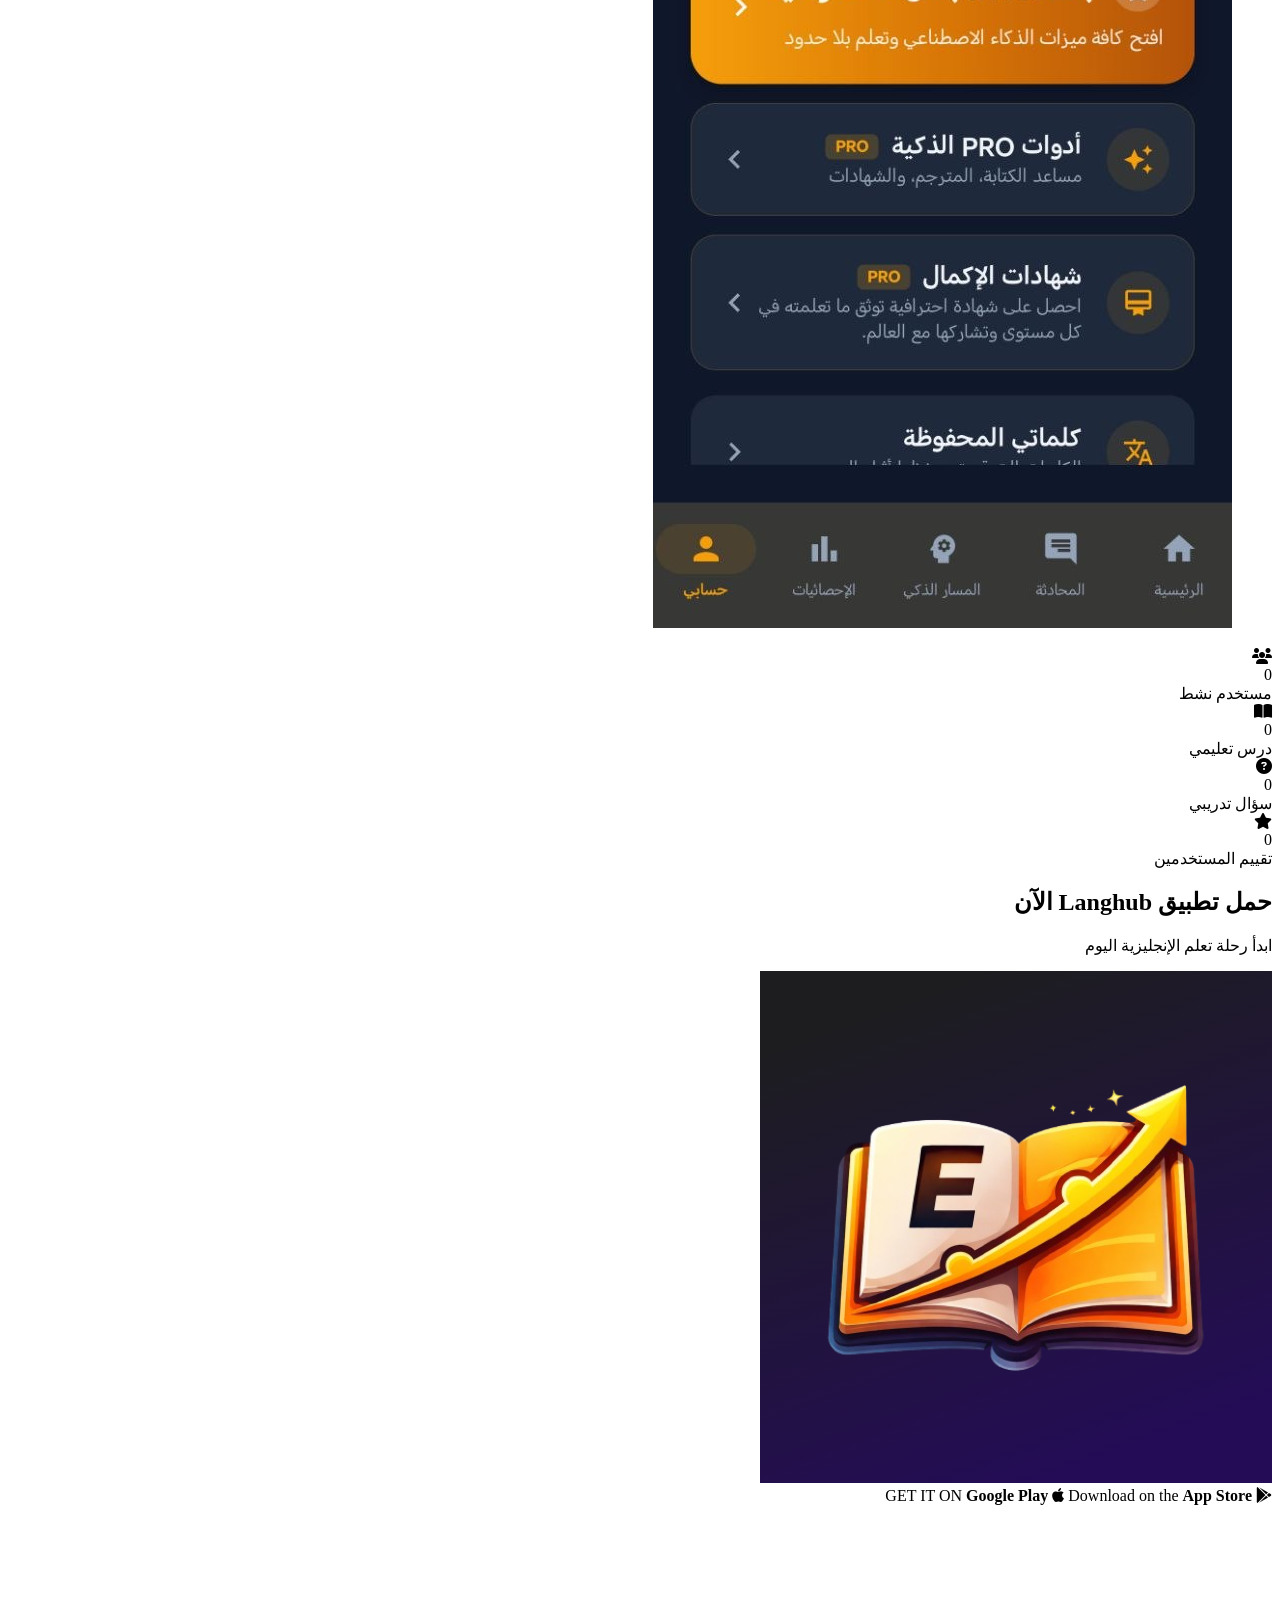
==== commit 0f2815c8: "Fix case sensitivity in asset file paths" ====
--- a/index.html
+++ b/index.html
@@ -19,8 +19,8 @@
   <link href="https://fonts.googleapis.com/css2?family=Cairo:wght@400;500;600;700;800;900&display=swap" rel="stylesheet">
 
   <link rel="stylesheet" href="https://cdnjs.cloudflare.com/ajax/libs/font-awesome/6.5.1/css/all.min.css">
-  <link rel="stylesheet" href="assets/CSS/style.css">
-  <link rel="stylesheet" href="assets/CSS/responsive.css">
+  <link rel="stylesheet" href="assets/css/style.css">
+  <link rel="stylesheet" href="assets/css/responsive.css">
 </head>
 <body>
 
@@ -46,16 +46,8 @@
           <li><a href="#contact" class="nav-link">اتصل بنا</a></li>
         </ul>
       </nav>
-        <button id="lang-toggle" class="lang-toggle" type="button">EN</button>
-      <div class="hamburger" id="hamburger" aria-label="فتح القائمة" role="button" tabindex="0">
-        <span class="bar"></span>
-        <span class="bar"></span>
-        <span class="bar"></span>
-      </div>
-    </div>
-  </header>
-
-  <!-- زر الوضع الفاتح / الداكن -->
+
+      <!-- زر الوضع الفاتح / الداكن -->
   <div class="theme-switch-wrapper">
     <label class="theme-switch" for="theme-toggle" aria-label="تبديل الوضع الليلي والنهاري">
       <input type="checkbox" id="theme-toggle">
@@ -65,6 +57,15 @@
       </span>
     </label>
   </div>
+
+        <button id="lang-toggle" class="lang-toggle" type="button">EN</button>
+      <div class="hamburger" id="hamburger" aria-label="فتح القائمة" role="button" tabindex="0">
+        <span class="bar"></span>
+        <span class="bar"></span>
+        <span class="bar"></span>
+      </div>
+    </div>
+  </header>
 
   <main>
     <!-- Hero -->
@@ -792,8 +793,8 @@
   <!-- Toast -->
   <div id="toast" class="toast" aria-live="polite"></div>
 
-  <script src="assets/JS/smart-path.js"></script>
-  <script src="assets/JS/main.js"></script>
-  <script src="assets/JS/animations.js"></script>
+  <script src="assets/js/smart-path.js"></script>
+  <script src="assets/js/main.js"></script>
+  <script src="assets/js/animations.js"></script>
 </body>
 </html>
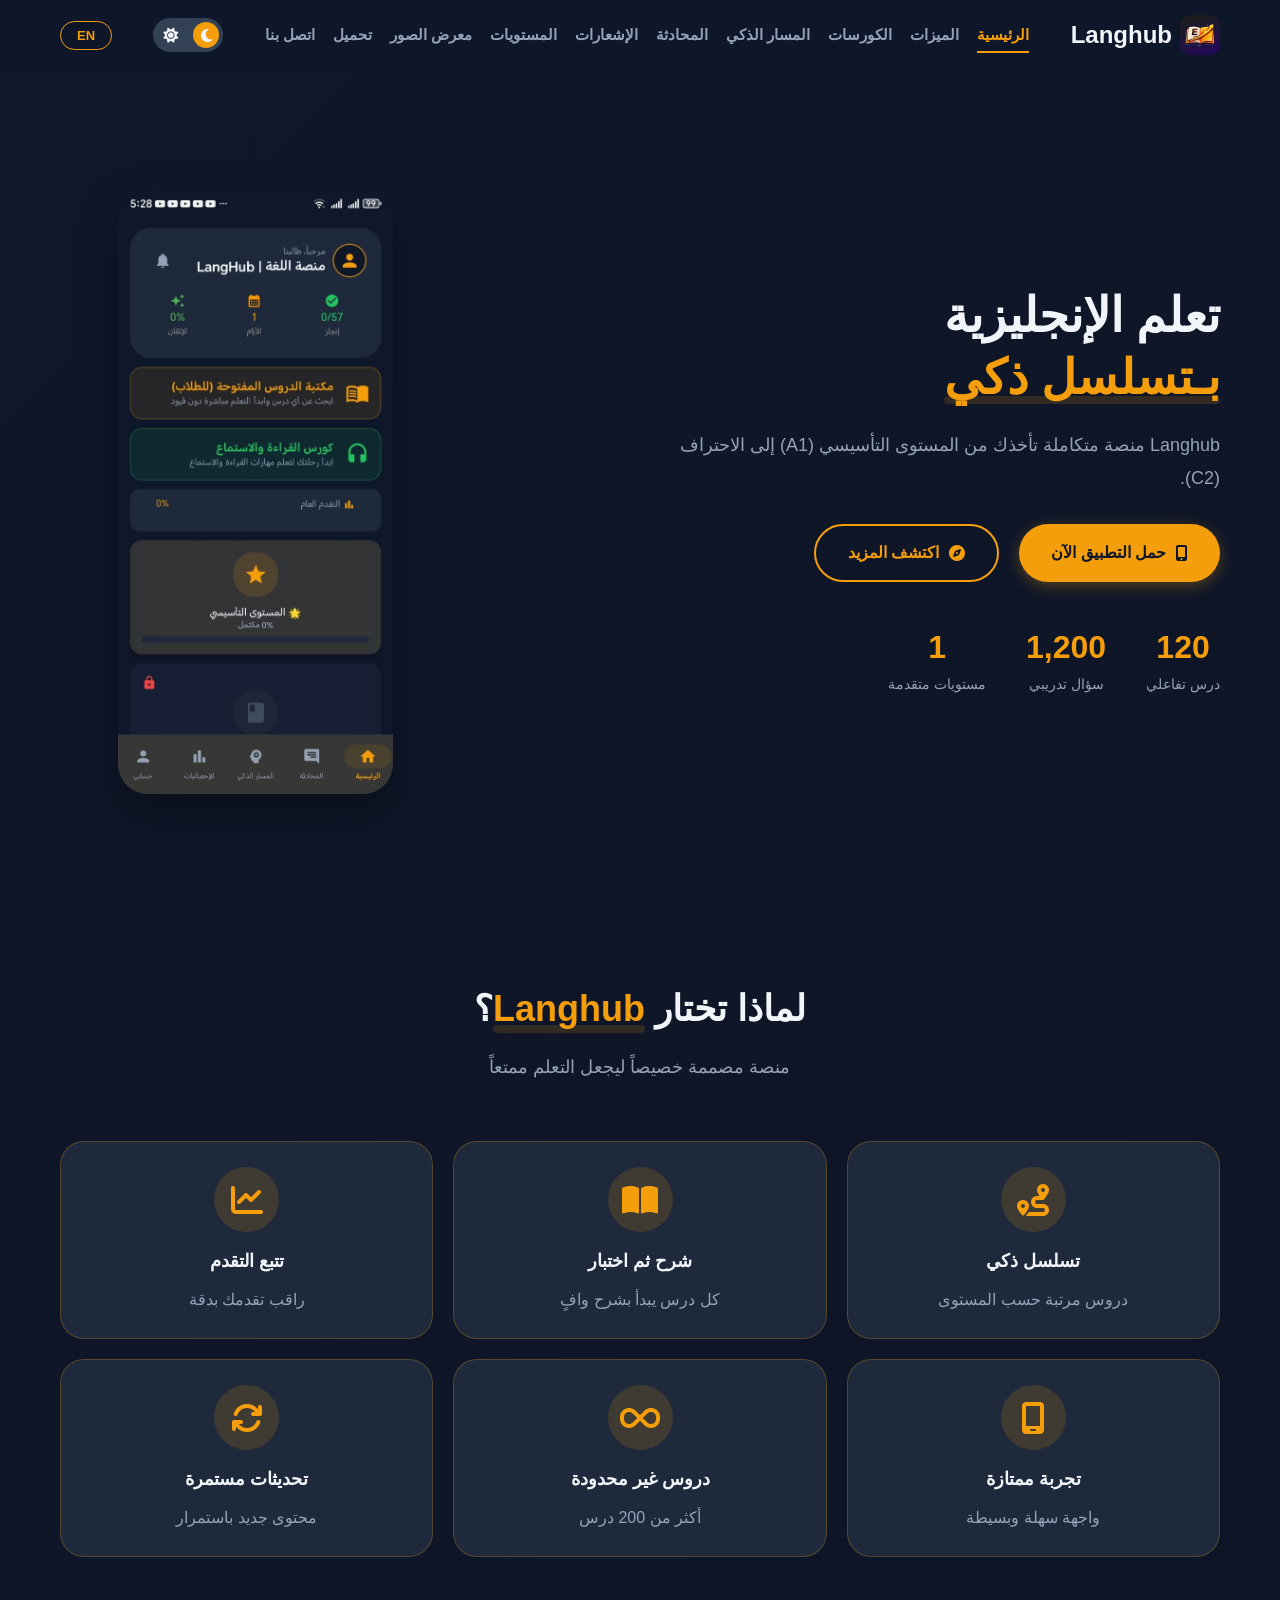
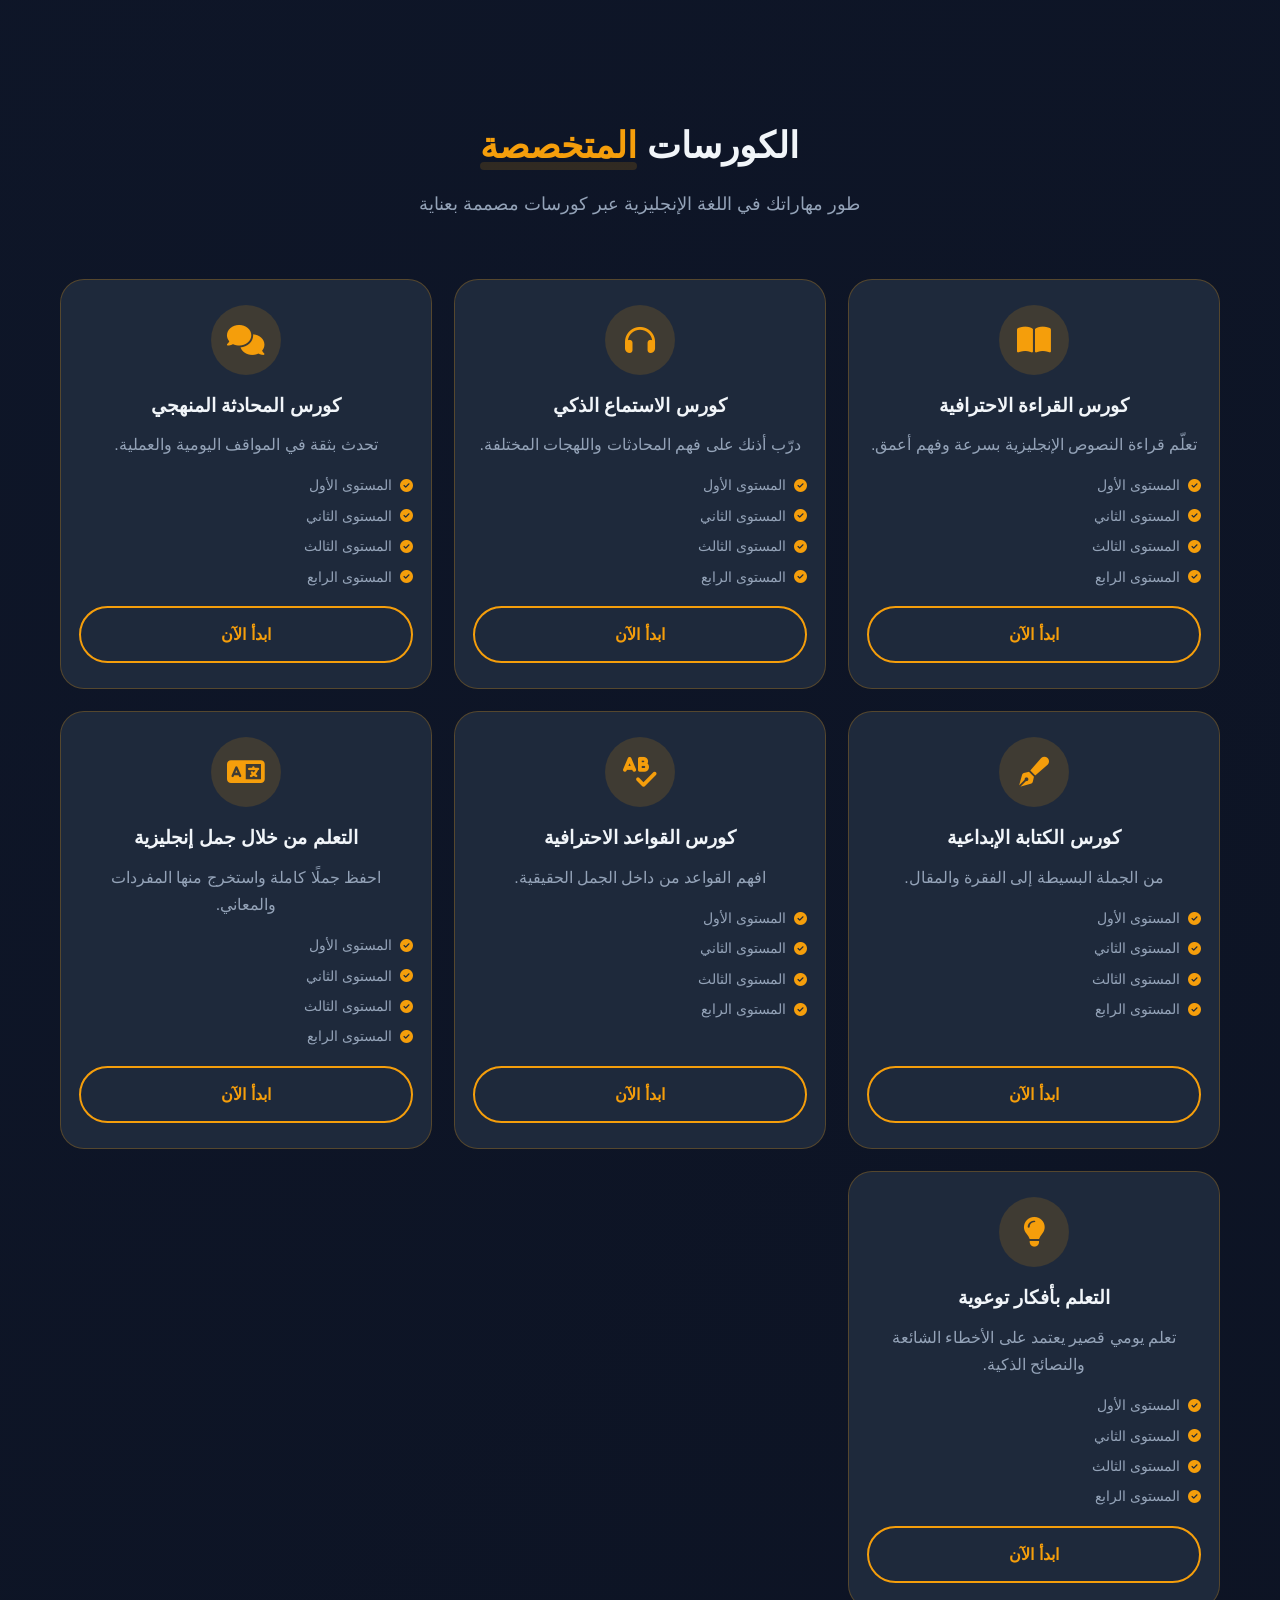
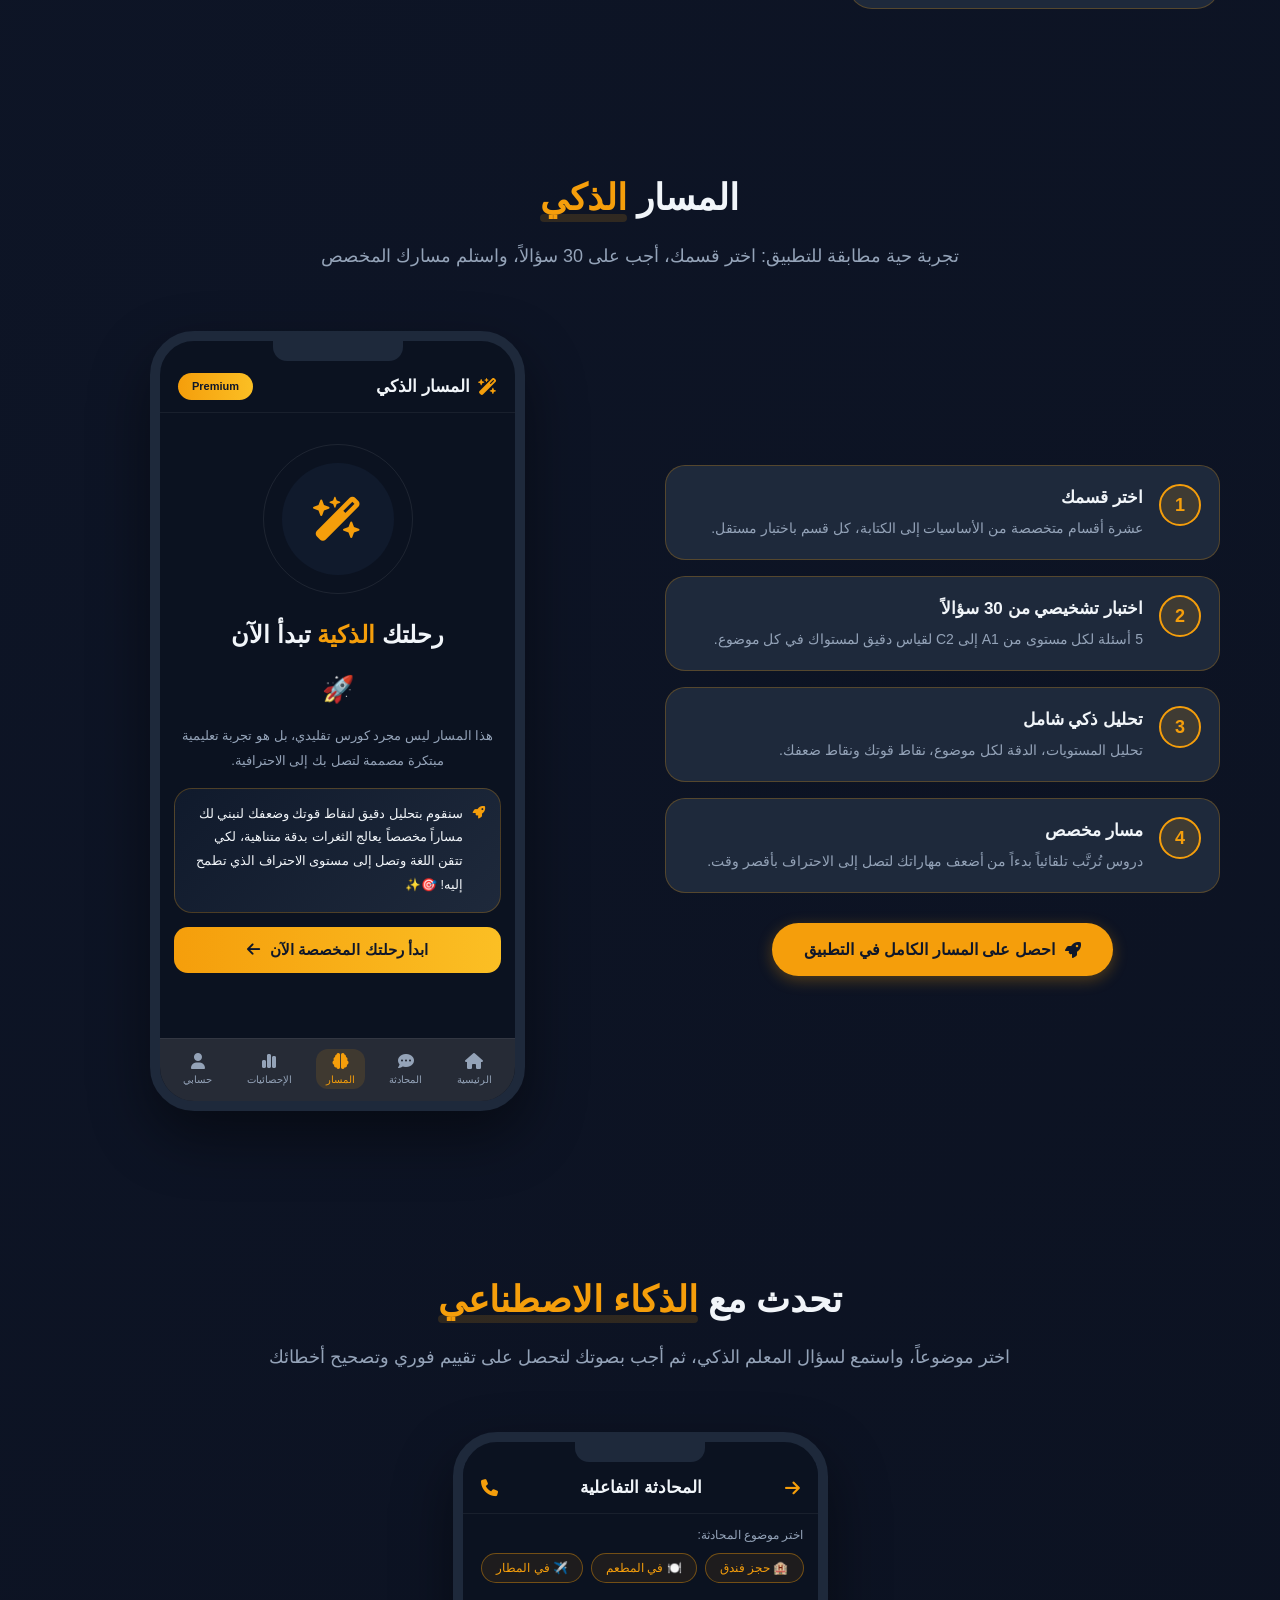
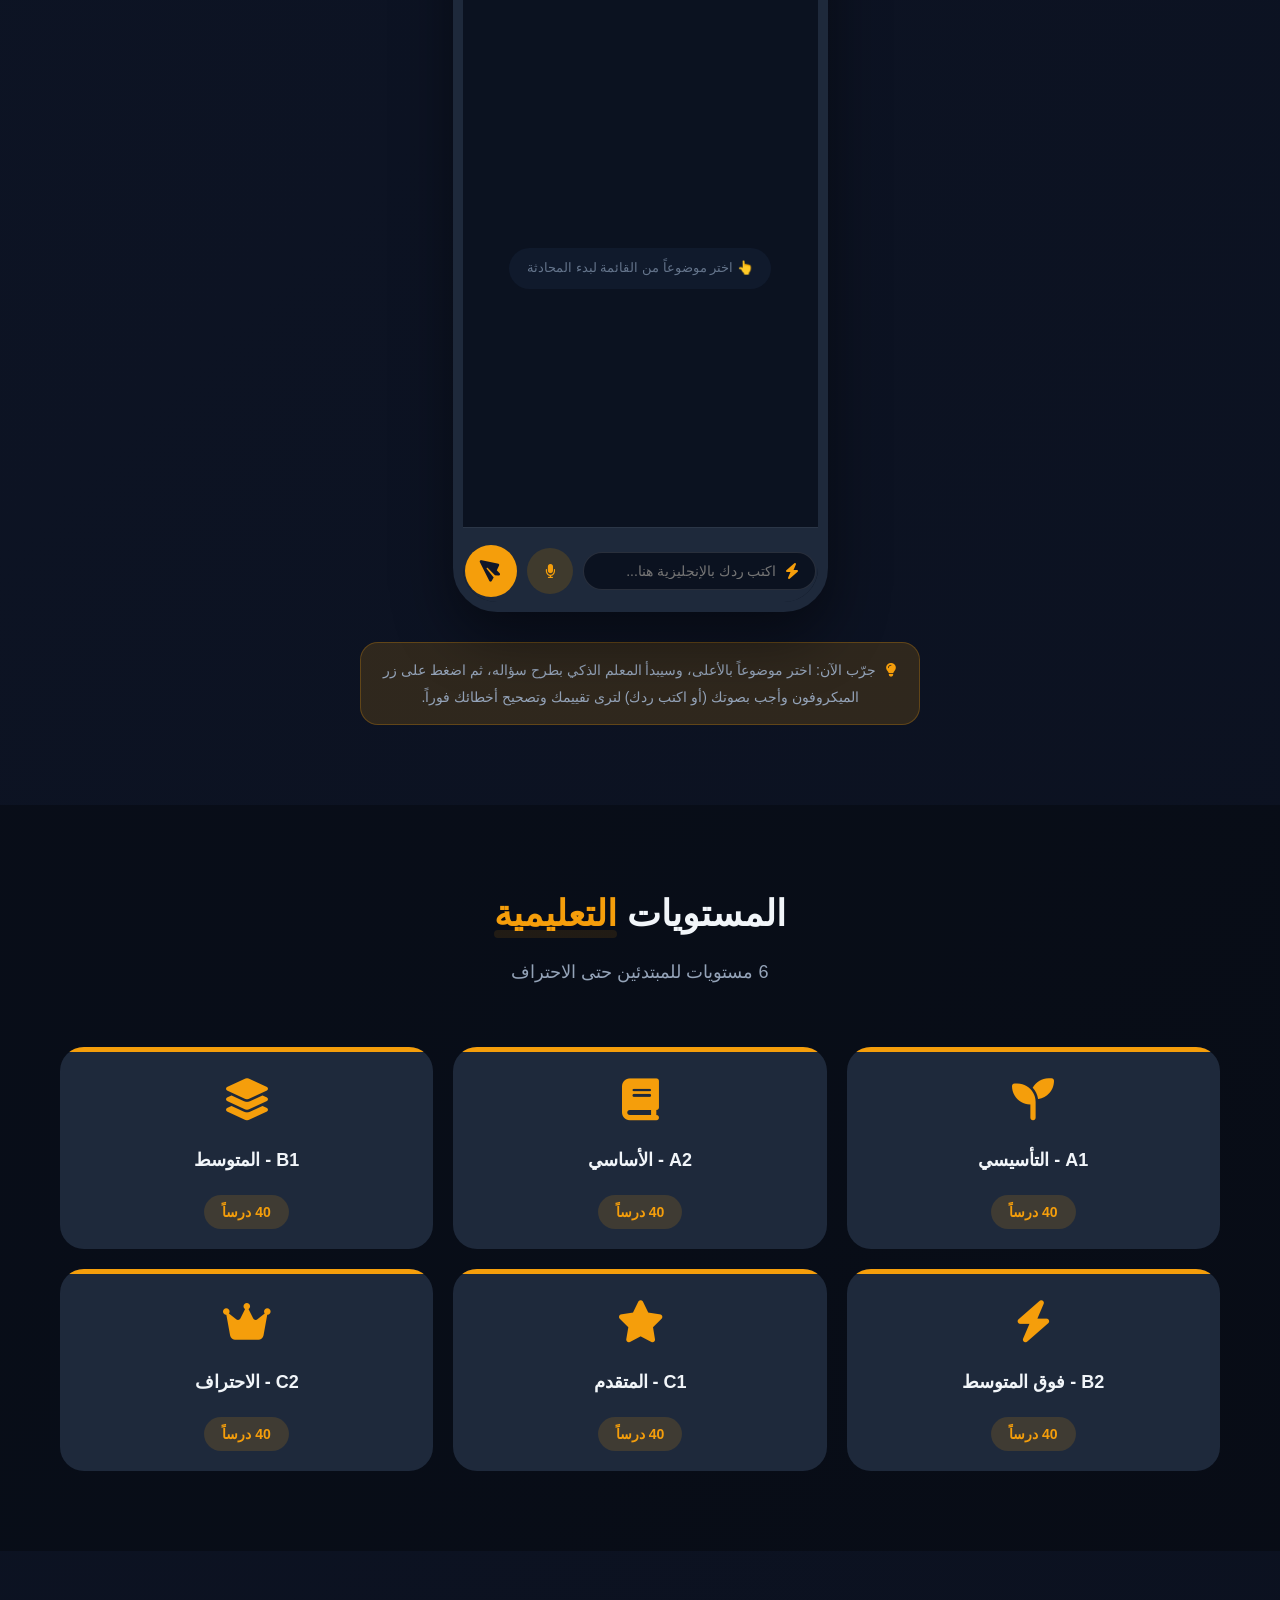
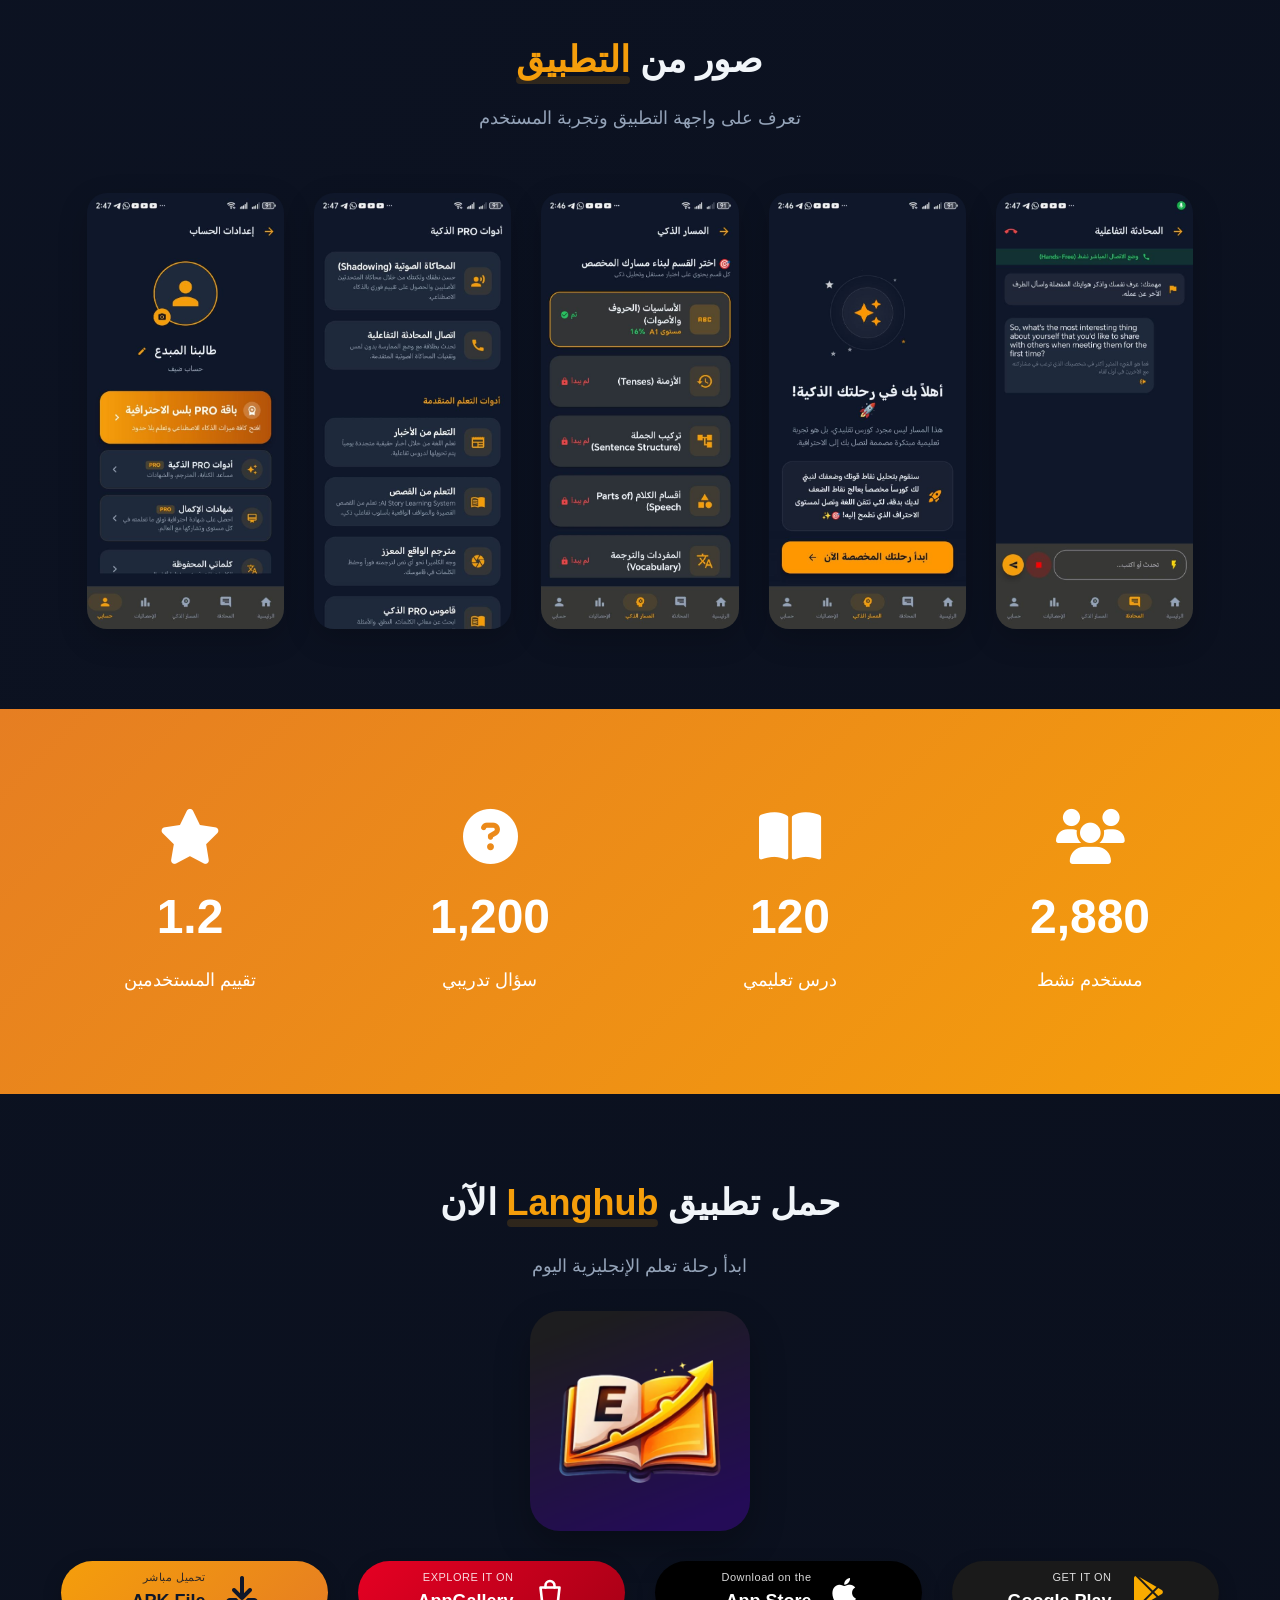
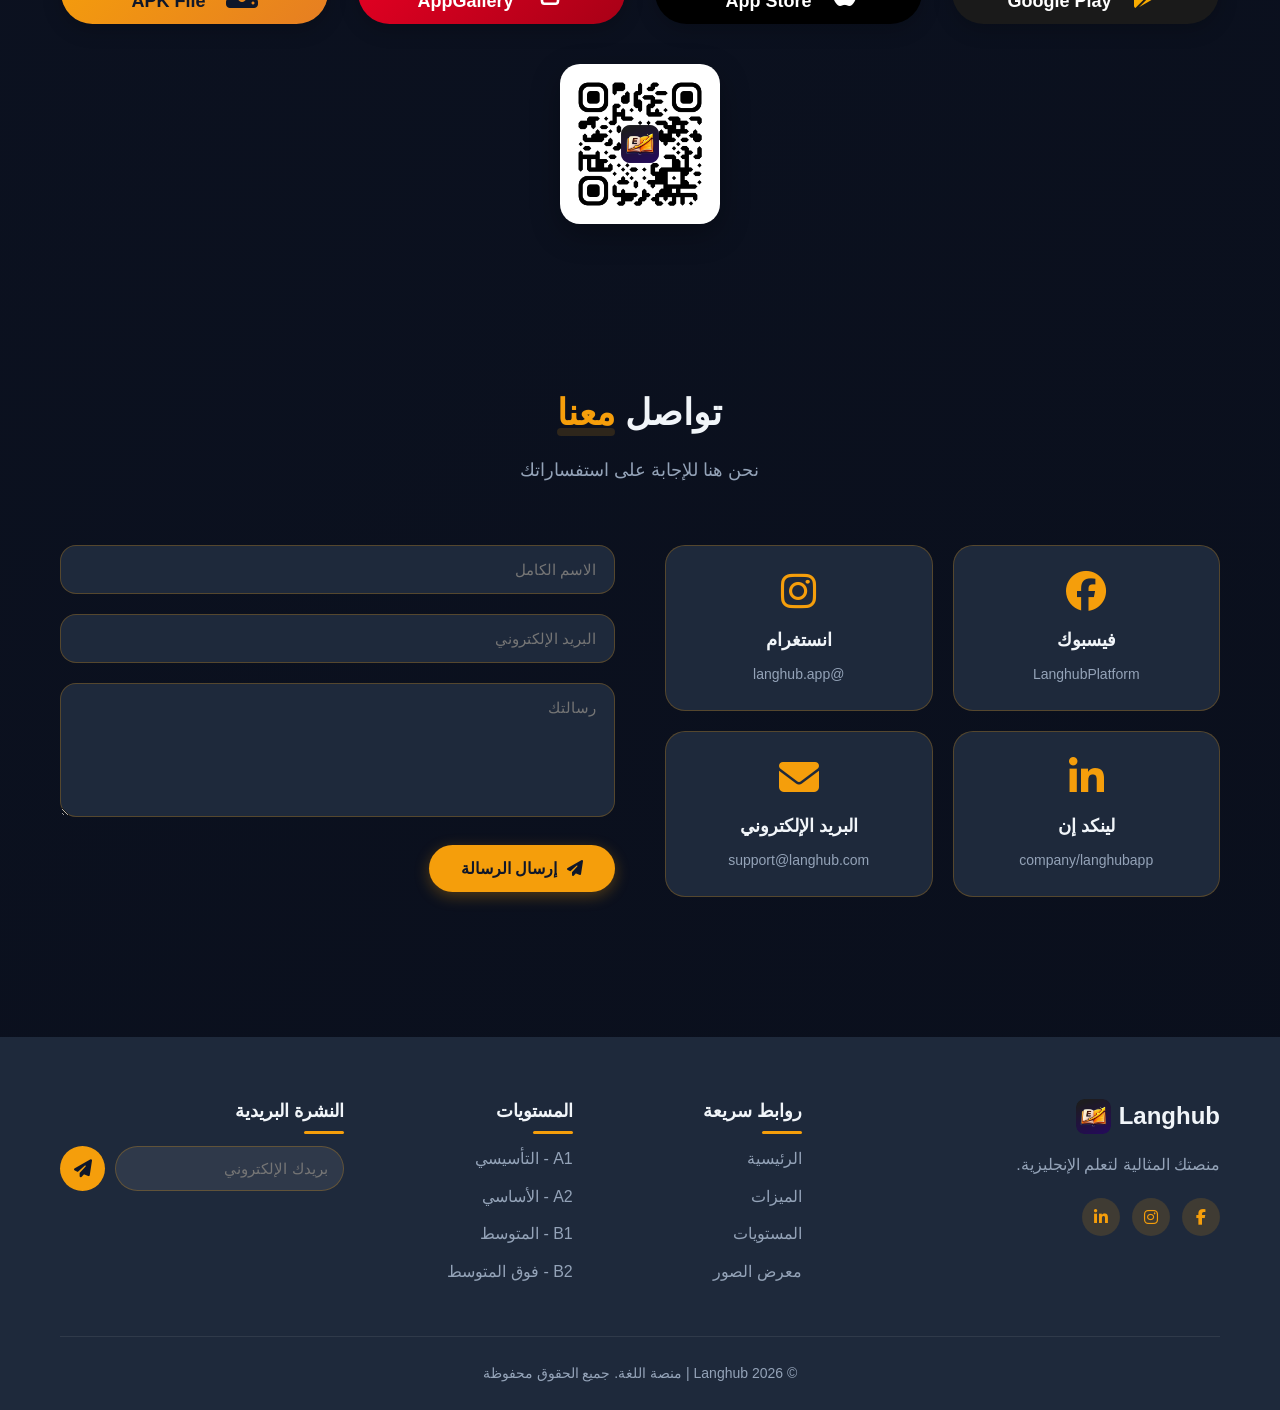
==== commit 96b12f58: "Update index.html" ====
--- a/index.html
+++ b/index.html
@@ -19,8 +19,8 @@
   <link href="https://fonts.googleapis.com/css2?family=Cairo:wght@400;500;600;700;800;900&display=swap" rel="stylesheet">
 
   <link rel="stylesheet" href="https://cdnjs.cloudflare.com/ajax/libs/font-awesome/6.5.1/css/all.min.css">
-  <link rel="stylesheet" href="assets/css/style.css">
-  <link rel="stylesheet" href="assets/css/responsive.css">
+  <link rel="stylesheet" href="assets/CSS/style.css">
+  <link rel="stylesheet" href="assets/CSS/responsive.css">
 </head>
 <body>
 
@@ -793,8 +793,8 @@
   <!-- Toast -->
   <div id="toast" class="toast" aria-live="polite"></div>
 
-  <script src="assets/js/smart-path.js"></script>
-  <script src="assets/js/main.js"></script>
-  <script src="assets/js/animations.js"></script>
+  <script src="assets/JS/smart-path.js"></script>
+  <script src="assets/JS/main.js"></script>
+  <script src="assets/JS/animations.js"></script>
 </body>
 </html>
--- a/assets/CSS/style.css
+++ b/assets/CSS/style.css
@@ -0,0 +1,2442 @@
+/* ==========================================
+Reset
+========================================== */
+*,
+*::before,
+*::after {
+  margin: 0;
+  padding: 0;
+  box-sizing: border-box;
+}
+
+html {
+  scroll-behavior: smooth;
+}
+
+:root {
+  --primary: #f59e0b;
+  --primary-dark: #e67e22;
+  --primary-light: rgba(245, 158, 11, 0.15);
+  --primary-glow: rgba(245, 158, 11, 0.3);
+
+  --bg-dark: #0f172a;
+  --bg-card-dark: #1e293b;
+  --bg-light: #f8fafc;
+  --bg-card-light: #ffffff;
+
+  --text-light: #f1f5f9;
+  --text-dark: #0f172a;
+  --text-gray-dark: #94a3b8;
+  --text-gray-light: #64748b;
+
+  --border-dark: rgba(245, 158, 11, 0.25);
+  --border-light: rgba(0, 0, 0, 0.08);
+
+  --shadow-dark: 0 10px 30px rgba(0, 0, 0, 0.3);
+  --shadow-light: 0 10px 30px rgba(0, 0, 0, 0.08);
+
+  --transition: all 0.3s cubic-bezier(0.4, 0, 0.2, 1);
+}
+
+/* ==========================================
+Keyframes
+========================================== */
+@keyframes fadeInUp {
+  from { opacity: 0; transform: translateY(30px); }
+  to { opacity: 1; transform: translateY(0); }
+}
+
+@keyframes fadeInDown {
+  from { opacity: 0; transform: translateY(-30px); }
+  to { opacity: 1; transform: translateY(0); }
+}
+
+@keyframes slideInRight {
+  from { opacity: 0; transform: translateX(-50px); }
+  to { opacity: 1; transform: translateX(0); }
+}
+
+@keyframes slideInLeft {
+  from { opacity: 0; transform: translateX(50px); }
+  to { opacity: 1; transform: translateX(0); }
+}
+
+@keyframes pulse {
+  0%, 100% { opacity: 1; }
+  50% { opacity: 0.5; }
+}
+
+@keyframes typing-cursor {
+  0%, 100% { opacity: 1; }
+  50% { opacity: 0; }
+}
+
+@keyframes scaleUp {
+  from { opacity: 0; transform: scale(0.95); }
+  to { opacity: 1; transform: scale(1); }
+}
+
+@keyframes cardHoverGlow {
+  0% { box-shadow: 0 10px 30px rgba(245, 158, 11, 0.1); }
+  50% { box-shadow: 0 20px 50px rgba(245, 158, 11, 0.2); }
+  100% { box-shadow: 0 10px 30px rgba(245, 158, 11, 0.1); }
+}
+
+@keyframes iconBounce {
+  0%, 100% { transform: translateY(0); }
+  50% { transform: translateY(-8px); }
+}
+
+@keyframes contentSlideIn {
+  from { opacity: 0; transform: translateX(20px); }
+  to { opacity: 1; transform: translateX(0); }
+}
+
+@keyframes countUp {
+  from { opacity: 0; transform: translateY(20px); }
+  to { opacity: 1; transform: translateY(0); }
+}
+
+.typing-cursor {
+  display: inline-block;
+  width: 3px;
+  height: 1.2em;
+  background-color: var(--primary);
+  margin-right: 4px;
+  animation: typing-cursor 0.7s infinite;
+}
+
+/* ==========================================
+Body
+========================================== */
+body {
+  font-family: 'Cairo', sans-serif;
+  line-height: 1.6;
+  direction: rtl;
+  background: linear-gradient(135deg, #0f172a 0%, #0a0f1c 100%);
+  color: var(--text-light);
+  overflow-x: hidden;
+  transition: var(--transition);
+}
+
+body.light-mode {
+  --bg-card-dark: #ffffff;
+  --text-light: #0f172a;
+  --text-gray-dark: #475569;
+  --border-dark: rgba(0, 0, 0, 0.08);
+  --shadow-dark: 0 10px 30px rgba(0, 0, 0, 0.08);
+  background: linear-gradient(135deg, #f8fafc 0%, #e2e8f0 100%);
+  color: #0f172a;
+}
+
+img {
+  max-width: 100%;
+  display: block;
+}
+
+a {
+  color: inherit;
+  text-decoration: none;
+}
+
+button,
+input,
+textarea {
+  font-family: inherit;
+}
+
+section[id] {
+ scroll-margin-top: -17px;
+}
+
+.container {
+  max-width: 1200px;
+  margin: 0 auto;
+  padding: 0 20px;
+}
+
+/* ==========================================
+Navbar
+========================================== */
+.navbar {
+  position: fixed;
+  top: 0;
+  width: 100%;
+  background: rgba(15, 23, 42, 0.95);
+  backdrop-filter: blur(10px);
+  z-index: 1000;
+  padding: 15px 0;
+  transition: var(--transition);
+  animation: fadeInDown 0.6s ease-out;
+}
+
+body.light-mode .navbar {
+  background: rgba(255, 255, 255, 0.92);
+  box-shadow: 0 8px 24px rgba(0, 0, 0, 0.06);
+}
+
+.navbar.scrolled {
+  padding: 10px 0;
+  background: rgba(15, 23, 42, 0.98);
+  box-shadow: 0 8px 24px rgba(0, 0, 0, 0.12);
+}
+
+body.light-mode .navbar.scrolled {
+  background: rgba(255, 255, 255, 0.97);
+}
+
+.nav-container {
+  display: flex;
+  justify-content: space-between;
+  align-items: center;
+  gap: 20px;
+}
+
+.logo {
+  font-size: 24px;
+  font-weight: 700;
+  cursor: pointer;
+  display: flex;
+  align-items: center;
+  gap: 8px;
+}
+
+.logo img {
+  height: 40px;
+  width: auto;
+  vertical-align: middle;
+  border-radius: 10px;
+}
+
+.logo span {
+  color: var(--text-light);
+}
+
+.nav-menu {
+  display: flex;
+  gap: 18px;
+  list-style: none;
+  align-items: center;
+}
+
+.nav-link {
+  color: var(--text-gray-dark);
+  text-decoration: none;
+  transition: var(--transition);
+  font-weight: 600;
+  font-size: 15px;
+  position: relative;
+  padding: 5px 0;
+}
+
+.nav-link::after {
+  content: '';
+  position: absolute;
+  bottom: -5px;
+  right: 0;
+  width: 0;
+  height: 2px;
+  background: var(--primary);
+  transition: var(--transition);
+}
+
+.nav-link:hover::after,
+.nav-link.active::after {
+  width: 100%;
+}
+
+.nav-link:hover,
+.nav-link.active {
+  color: var(--primary);
+}
+
+.hamburger {
+  display: none;
+  cursor: pointer;
+}
+
+.bar {
+  display: block;
+  width: 25px;
+  height: 3px;
+  margin: 5px auto;
+  transition: var(--transition);
+  background-color: var(--text-light);
+  border-radius: 999px;
+}
+
+body.light-mode .hamburger .bar {
+  background-color: var(--text-dark);
+}
+
+.hamburger.active .bar:nth-child(1) {
+  transform: rotate(45deg) translate(5px, 6px);
+}
+
+.hamburger.active .bar:nth-child(2) {
+  opacity: 0;
+}
+
+.hamburger.active .bar:nth-child(3) {
+  transform: rotate(-45deg) translate(5px, -6px);
+}
+
+/* ==========================================
+Theme switch
+========================================== */
+.theme-switch-wrapper {
+  position: static;
+  display: flex;
+  align-items: center;
+}
+
+
+.theme-switch {
+  display: inline-block;
+  height: 34px;
+  position: relative;
+  width: 70px;
+}
+.theme-switch input {
+  display: none;
+}
+.slider {
+  position: absolute;
+  top: 0;
+  left: 0;
+  right: 0;
+  bottom: 0;
+  background-color: #334155;
+  border-radius: 34px;
+  cursor: pointer;
+  transition: background-color 0.4s;
+}
+body.light-mode .slider {
+  background-color: #cbd5e1;
+}
+.slider i {
+  position: absolute;
+  top: 50%;
+  transform: translate(-50%, -50%);
+  font-size: 15px;
+  z-index: 1;
+  color: #f1f5f9;
+  transition: color 0.4s;
+}
+body.light-mode .slider i {
+  color: #0f172a;
+}
+/* تثبيت مكان الأيقونات فعلياً: الشمس يسار والهلال يمين (لا يتأثر باتجاه الصفحة) */
+.slider .fa-sun  { left: 17px; }
+.slider .fa-moon { left: 53px; }
+/* الدائرة البرتقالية: وضعها الافتراضي فوق الهلال = الوضع الليلي */
+.slider:before {
+  content: "";
+  position: absolute;
+  top: 4px;
+  left: 40px;
+  width: 26px;
+  height: 26px;
+  background-color: var(--primary);
+  border-radius: 50%;
+  z-index: 0;
+  transition: transform 0.4s;
+}
+/* عند اختيار الوضع النهاري (checked) تتحرك الدائرة إلى الشمس */
+input:checked + .slider:before {
+  transform: translateX(-36px);
+}
+
+/* ==========================================
+Buttons
+========================================== */
+.btn {
+  padding: 14px 32px;
+  border-radius: 50px;
+  text-decoration: none;
+  font-weight: 700;
+  transition: var(--transition);
+  display: inline-flex;
+  align-items: center;
+  justify-content: center;
+  gap: 10px;
+  font-size: 16px;
+  cursor: pointer;
+  border: none;
+  animation: scaleUp 0.6s ease-out;
+}
+
+.btn-primary {
+  background: var(--primary);
+  color: #0f172a;
+  box-shadow: 0 4px 15px var(--primary-glow);
+}
+
+.btn-primary:hover {
+  background: var(--primary-dark);
+  transform: translateY(-3px);
+  box-shadow: 0 8px 25px var(--primary-glow);
+}
+
+.btn-primary:active {
+  transform: scale(0.98);
+}
+
+.btn-outline {
+  border: 2px solid var(--primary);
+  color: var(--primary);
+  background: transparent;
+}
+
+.btn-outline:hover {
+  background: var(--primary);
+  color: #0f172a;
+  transform: translateY(-3px);
+}
+
+.btn-outline:active {
+  transform: scale(0.98);
+}
+
+.section-cta {
+  text-align: center;
+  margin-top: 35px;
+}
+
+/* ==========================================
+Hero
+========================================== */
+.hero {
+  min-height: 100vh;
+  display: flex;
+  align-items: center;
+  padding-top: 80px;
+}
+
+.hero-content {
+  display: grid;
+  grid-template-columns: 1fr 1fr;
+  gap: 60px;
+  align-items: center;
+}
+
+.hero-title {
+  font-size: 48px;
+  font-weight: 800;
+  margin-bottom: 20px;
+  line-height: 1.3;
+  min-height: 120px;
+  visibility: hidden;
+}
+
+.hero-title.typing-started {
+  visibility: visible;
+}
+
+.highlight {
+  color: var(--primary);
+  position: relative;
+  display: inline-block;
+}
+
+.highlight::after {
+  content: '';
+  position: absolute;
+  bottom: 5px;
+  right: 0;
+  width: 100%;
+  height: 8px;
+  background: var(--primary-light);
+  z-index: -1;
+  border-radius: 10px;
+}
+
+.hero-description {
+  font-size: 18px;
+  color: var(--text-gray-dark);
+  line-height: 1.8;
+  animation: slideInRight 0.8s ease-out 0.1s both;
+}
+
+.hero-buttons {
+  display: flex;
+  gap: 20px;
+  margin: 30px 0 40px;
+  animation: slideInRight 0.8s ease-out 0.2s both;
+}
+
+.hero-stats {
+  display: flex;
+  gap: 40px;
+  animation: fadeInUp 0.8s ease-out 0.3s both;
+}
+
+.stat {
+  text-align: center;
+  animation: fadeInUp 0.6s ease-out backwards;
+}
+
+.stat:nth-child(1) { animation-delay: 0.4s; }
+.stat:nth-child(2) { animation-delay: 0.5s; }
+.stat:nth-child(3) { animation-delay: 0.6s; }
+
+.stat-number {
+  font-size: 32px;
+  font-weight: 800;
+  color: var(--primary);
+}
+
+.stat-label {
+  font-size: 14px;
+  color: var(--text-gray-dark);
+}
+
+/* صور الهيرو - نفس المقاسات القديمة */
+.hero-images-container {
+  display: flex;
+  flex-direction: column;
+  align-items: center;
+  gap: 25px;
+}
+
+.hero-main-image {
+  max-width: 50%;
+  height: auto;
+  border-radius: 30px;
+  box-shadow: 0 20px 40px rgba(0, 0, 0, 0.3);
+  transition: var(--transition);
+  margin-right: 29%;
+  animation: slideInLeft 0.8s ease-out;
+}
+
+.hero-main-image:hover {
+  transform: translateY(-8px) scale(1.02);
+}
+
+.app-screenshot-feature {
+  text-align: center;
+  width: 100%;
+  margin-top: 20px;
+}
+
+.app-screenshot-feature img {
+  max-width: 30%;
+  height: auto;
+  margin: 0 auto;
+  border-radius: 25px;
+  box-shadow: 0 15px 35px rgba(0, 0, 0, 0.25);
+  transition: var(--transition);
+}
+
+.app-screenshot-feature img:hover {
+  transform: scale(1.05);
+}
+
+/* ==========================================
+Section headers
+========================================== */
+.section-header {
+  text-align: center;
+  margin-bottom: 60px;
+  animation: fadeInDown 0.8s ease-out;
+}
+
+.section-header h2 {
+  font-size: 36px;
+  font-weight: 700;
+  margin-bottom: 15px;
+}
+
+.section-header p {
+  font-size: 18px;
+  color: var(--text-gray-dark);
+}
+
+/* ==========================================
+Features
+========================================== */
+.features,
+.courses,
+.smart-path,
+.ai-speaking,
+.notifications,
+.gallery,
+.contact {
+  padding: 80px 0;
+}
+
+.features-grid {
+  display: grid;
+  grid-template-columns: repeat(3, 1fr);
+  gap: 20px;
+}
+
+.feature-card {
+  background: var(--bg-card-dark);
+  border-radius: 24px;
+  padding: 25px 15px;
+  text-align: center;
+  transition: var(--transition);
+  border: 1px solid var(--border-dark);
+  position: relative;
+  overflow: hidden;
+}
+
+.feature-card::before {
+  content: '';
+  position: absolute;
+  top: 0;
+  right: -100%;
+  width: 100%;
+  height: 100%;
+  background: linear-gradient(90deg, transparent, rgba(245, 158, 11, 0.1), transparent);
+  transition: right 0.6s ease;
+}
+
+.feature-card:hover::before {
+  right: 100%;
+}
+
+.feature-card:hover {
+  transform: translateY(-10px);
+  border-color: var(--primary);
+  box-shadow: 0 20px 40px rgba(245, 158, 11, 0.15);
+  animation: cardHoverGlow 0.8s ease-in-out;
+}
+
+.feature-card:hover .feature-icon i {
+  transform: scale(1.15) rotate(-10deg);
+  animation: iconBounce 0.6s ease-in-out;
+}
+
+.feature-card:hover h3 {
+  color: var(--primary);
+  animation: contentSlideIn 0.4s ease;
+}
+
+.feature-card:hover p {
+  animation: contentSlideIn 0.4s ease 0.1s both;
+}
+
+.feature-icon {
+  width: 65px;
+  height: 65px;
+  background: var(--primary-light);
+  border-radius: 50%;
+  display: flex;
+  align-items: center;
+  justify-content: center;
+  margin: 0 auto 15px;
+}
+
+.feature-icon i {
+  font-size: 32px;
+  color: var(--primary);
+  transition: var(--transition);
+}
+
+.feature-card h3 {
+  font-size: 18px;
+  margin-bottom: 10px;
+}
+
+.feature-card p {
+  color: var(--text-gray-dark);
+  line-height: 1.7;
+}
+
+/* ==========================================
+Courses
+========================================== */
+.courses-grid {
+  display: grid;
+  grid-template-columns: repeat(3, 1fr);
+  gap: 22px;
+}
+
+.course-card {
+  background: var(--bg-card-dark);
+  border-radius: 24px;
+  padding: 25px 18px;
+  text-align: center;
+  transition: var(--transition);
+  border: 1px solid var(--border-dark);
+  position: relative;
+  overflow: hidden;
+  display: flex;
+  flex-direction: column;
+}
+
+.course-card::before {
+  content: '';
+  position: absolute;
+  top: 0;
+  right: -100%;
+  width: 100%;
+  height: 100%;
+  background: linear-gradient(90deg, transparent, rgba(245, 158, 11, 0.1), transparent);
+  transition: right 0.6s ease;
+}
+
+.course-card:hover::before {
+  right: 100%;
+}
+
+.course-card:hover {
+  transform: translateY(-10px);
+  border-color: var(--primary);
+  box-shadow: 0 20px 40px rgba(245, 158, 11, 0.15);
+  animation: cardHoverGlow 0.8s ease-in-out;
+}
+
+.course-icon {
+  width: 70px;
+  height: 70px;
+  margin: 0 auto 16px;
+  display: flex;
+  align-items: center;
+  justify-content: center;
+  background: var(--primary-light);
+  border-radius: 50%;
+}
+
+.course-icon i {
+  font-size: 30px;
+  color: var(--primary);
+}
+
+.course-card h3 {
+  font-size: 19px;
+  margin-bottom: 10px;
+}
+
+.course-card > p {
+  color: var(--text-gray-dark);
+  line-height: 1.7;
+  margin-bottom: 16px;
+}
+
+.course-levels {
+  list-style: none;
+  margin: 0 0 18px;
+  display: grid;
+  gap: 8px;
+  text-align: right;
+}
+
+.course-levels li {
+  color: var(--text-gray-dark);
+  font-size: 14px;
+  display: flex;
+  gap: 8px;
+  align-items: center;
+}
+
+.course-levels i {
+  color: var(--primary);
+  font-size: 13px;
+}
+
+.course-card .btn {
+  margin-top: auto;
+  width: 100%;
+}
+
+/* ==========================================
+Smart path
+========================================== */
+.smart-path-grid {
+  display: grid;
+  grid-template-columns: repeat(4, 1fr);
+  gap: 22px;
+}
+
+.smart-path-card {
+  background: var(--bg-card-dark);
+  border-radius: 24px;
+  padding: 28px 18px;
+  text-align: center;
+  transition: var(--transition);
+  border: 1px solid var(--border-dark);
+  position: relative;
+  overflow: hidden;
+}
+
+.smart-path-card::before {
+  content: '';
+  position: absolute;
+  top: 0;
+  right: -100%;
+  width: 100%;
+  height: 100%;
+  background: linear-gradient(90deg, transparent, rgba(245, 158, 11, 0.1), transparent);
+  transition: right 0.6s ease;
+}
+
+.smart-path-card:hover::before {
+  right: 100%;
+}
+
+.smart-path-card:hover {
+  transform: translateY(-8px);
+  border-color: var(--primary);
+  box-shadow: 0 18px 35px rgba(245, 158, 11, 0.12);
+}
+
+.smart-path-card i {
+  font-size: 42px;
+  color: var(--primary);
+  margin-bottom: 16px;
+  display: inline-block;
+}
+
+.smart-path-card h3 {
+  font-size: 18px;
+  margin-bottom: 10px;
+}
+
+.smart-path-card p {
+  color: var(--text-gray-dark);
+  line-height: 1.7;
+}
+
+/* ==========================================
+AI Phone Chat - بشكل هاتف حقيقي
+========================================== */
+.ai-phone {
+  width: 375px;
+  max-width: 100%;
+  height: 760px;
+  margin: 0 auto;
+  background: #0b1220;
+  border: 10px solid #1e293b;
+  border-radius: 44px;
+  overflow: hidden;
+  box-shadow: 0 25px 60px rgba(0, 0, 0, 0.45);
+  display: flex;
+  flex-direction: column;
+}
+
+.ai-phone-notch {
+  width: 130px;
+  height: 20px;
+  background: #1e293b;
+  border-radius: 0 0 14px 14px;
+  margin: 0 auto;
+  flex-shrink: 0;
+}
+
+.ai-phone-header {
+  display: flex;
+  align-items: center;
+  justify-content: space-between;
+  padding: 12px 18px;
+  background: #0b1220;
+  border-bottom: 1px solid rgba(255, 255, 255, 0.06);
+  color: #f1f5f9;
+}
+
+.ai-phone-header h3 {
+  font-size: 17px;
+}
+
+.ai-back,
+.ai-call {
+  color: var(--primary);
+  font-size: 17px;
+}
+
+.ai-topics {
+  padding: 12px 14px 4px;
+  background: #0b1220;
+}
+
+.ai-topics-label {
+  color: #94a3b8;
+  font-size: 12px;
+  display: block;
+  margin-bottom: 8px;
+}
+
+.ai-topics-list {
+  display: flex;
+  gap: 8px;
+  overflow-x: auto;
+  padding-bottom: 10px;
+}
+
+.ai-topics-list::-webkit-scrollbar {
+  height: 4px;
+}
+
+.ai-topic-btn {
+  flex-shrink: 0;
+  border: 1px solid rgba(245, 158, 11, 0.4);
+  background: rgba(245, 158, 11, 0.08);
+  color: var(--primary);
+  border-radius: 999px;
+  padding: 7px 14px;
+  font-size: 12px;
+  cursor: pointer;
+  transition: var(--transition);
+}
+
+.ai-topic-btn:hover,
+.ai-topic-btn.active {
+  background: var(--primary);
+  color: #0f172a;
+}
+
+.ai-chat {
+  flex: 1;
+  overflow-y: auto;
+  padding: 16px 12px;
+  display: flex;
+  flex-direction: column;
+  gap: 14px;
+  background: #0b1220;
+}
+
+.ai-chat::-webkit-scrollbar {
+  width: 5px;
+}
+
+.ai-chat::-webkit-scrollbar-thumb {
+  background: rgba(245, 158, 11, 0.4);
+  border-radius: 10px;
+}
+
+.ai-placeholder {
+  align-self: center;
+  margin: auto;
+  color: #64748b;
+  font-size: 13px;
+  background: #101a2c;
+  padding: 10px 18px;
+  border-radius: 999px;
+  text-align: center;
+}
+
+.task-banner {
+  align-self: stretch;
+  background: #101a2c;
+  border: 1px dashed rgba(245, 158, 11, 0.5);
+  border-radius: 16px;
+  padding: 12px 14px;
+  color: #f1f5f9;
+  font-size: 13px;
+  line-height: 1.8;
+  display: flex;
+  gap: 8px;
+  align-items: flex-start;
+  animation: fadeInUp 0.4s ease-out;
+}
+
+.task-banner i {
+  color: var(--primary);
+  margin-top: 3px;
+}
+
+.listening-bubble {
+  align-self: flex-start;
+  background: rgba(239, 68, 68, 0.12);
+  border: 1px solid rgba(239, 68, 68, 0.4);
+  color: #fca5a5;
+  border-radius: 999px;
+  padding: 8px 16px;
+  font-size: 12px;
+  display: flex;
+  gap: 8px;
+  align-items: center;
+  animation: fadeInUp 0.3s ease-out;
+}
+
+.listening-bubble i {
+  color: #ef4444;
+  animation: pulse 1s infinite;
+}
+
+.chat-bubble {
+  max-width: 88%;
+  border-radius: 18px;
+  padding: 14px 16px;
+  line-height: 1.7;
+  animation: fadeInUp 0.4s ease-out;
+}
+
+.user-bubble {
+  align-self: flex-start;
+  background: var(--primary);
+  color: #0f172a;
+  border-top-right-radius: 6px;
+}
+
+.user-bubble .en {
+  direction: ltr;
+  text-align: left;
+  font-weight: 600;
+}
+
+.user-bubble .ar {
+  color: rgba(15, 23, 42, 0.75);
+  font-size: 13px;
+  margin-top: 6px;
+}
+
+.ai-bubble {
+  align-self: flex-end;
+  background: #1e293b;
+  color: #f1f5f9;
+  border-top-left-radius: 6px;
+}
+
+.ai-bubble .en {
+  direction: ltr;
+  text-align: left;
+}
+
+.ai-bubble .ar {
+  color: #94a3b8;
+  font-size: 13px;
+  margin-top: 6px;
+}
+
+.bubble-speak {
+  margin-top: 10px;
+  border: none;
+  background: rgba(255, 255, 255, 0.08);
+  color: var(--primary);
+  width: 32px;
+  height: 32px;
+  border-radius: 50%;
+  cursor: pointer;
+  transition: var(--transition);
+}
+
+.bubble-speak:hover {
+  background: var(--primary);
+  color: #0f172a;
+}
+
+.ai-suggestion {
+  margin-top: 10px;
+  background: #0b1220;
+  border-radius: 12px;
+  padding: 8px 12px;
+  font-size: 12px;
+  color: #facc15;
+  cursor: pointer;
+  direction: ltr;
+  text-align: left;
+  transition: var(--transition);
+}
+
+.ai-suggestion:hover {
+  background: #16233a;
+}
+
+.eval-card {
+  align-self: stretch;
+  background: #101a2c;
+  border: 1px solid rgba(245, 158, 11, 0.35);
+  border-radius: 18px;
+  padding: 16px;
+  color: #f1f5f9;
+  animation: fadeInUp 0.4s ease-out;
+}
+
+.eval-title {
+  color: var(--primary);
+  font-weight: 800;
+  margin-bottom: 14px;
+  display: flex;
+  gap: 8px;
+  align-items: center;
+}
+
+.eval-metrics {
+  display: grid;
+  grid-template-columns: repeat(4, 1fr);
+  gap: 8px;
+  text-align: center;
+  margin-bottom: 14px;
+}
+
+.m-label {
+  display: block;
+  color: #94a3b8;
+  font-size: 12px;
+  margin-bottom: 4px;
+}
+
+.m-value {
+  color: #4ade80;
+  font-weight: 800;
+}
+
+.eval-block h4 {
+  margin: 12px 0 6px;
+  font-size: 14px;
+}
+
+.eval-block p {
+  color: #cbd5e1;
+  font-size: 13px;
+  line-height: 1.8;
+}
+
+.eval-block ul {
+  list-style: none;
+  padding: 0;
+  margin: 4px 0 0;
+}
+
+.eval-notes li {
+  color: #cbd5e1;
+  direction: rtl;
+  text-align: right;
+  font-size: 13px;
+  line-height: 1.8;
+}
+
+.eval-notes li::before {
+  content: '• ';
+  color: var(--primary);
+}
+
+.eval-alts li {
+  color: var(--primary);
+  direction: ltr;
+  text-align: left;
+  font-size: 13px;
+  line-height: 1.8;
+}
+
+.eval-alts li::before {
+  content: '• ';
+}
+
+.eval-corrected {
+  direction: ltr;
+  text-align: left;
+  color: #4ade80 !important;
+  font-weight: 700;
+}
+
+.pron-chips {
+  display: flex;
+  flex-wrap: wrap;
+  gap: 8px;
+  margin-top: 6px;
+  direction: ltr;
+  justify-content: flex-start;
+}
+
+.pron-chip {
+  border: 1px solid rgba(74, 222, 128, 0.5);
+  color: #4ade80;
+  border-radius: 999px;
+  padding: 4px 14px;
+  font-size: 12px;
+  text-align: center;
+  direction: ltr;
+}
+
+.pron-chip small {
+  display: block;
+  font-size: 10px;
+}
+
+.ai-input-bar {
+  display: flex;
+  align-items: center;
+  gap: 10px;
+  padding: 17px 14px;
+  margin: -12px;
+  background: #1e293b;
+  border-top: 1px solid rgba(255, 255, 255, 0.06);
+}
+
+.ai-input-wrap {
+  flex: 1;
+  display: flex;
+  align-items: center;
+  gap: 8px;
+  background: #0b1220;
+  border: 1px solid rgba(255, 255, 255, 0.12);
+  border-radius: 999px;
+  padding: 10px 16px;
+}
+
+.ai-input-wrap input {
+  flex: 1;
+  background: transparent;
+  border: none;
+  outline: none;
+  color: #f1f5f9;
+  font-size: 14px;
+}
+
+.ai-input-wrap input:disabled {
+  opacity: 0.5;
+}
+
+.ai-bolt {
+  color: var(--primary);
+}
+
+.ai-mic {
+  width: 46px;
+  height: 46px;
+  border-radius: 50%;
+  border: none;
+  background: #3f3a2d;
+  color: var(--primary);
+  cursor: pointer;
+  transition: var(--transition);
+  flex-shrink: 0;
+}
+
+.ai-mic:disabled {
+  opacity: 0.4;
+  cursor: not-allowed;
+}
+
+.ai-mic.recording {
+  background: #ef4444;
+  color: white;
+  animation: pulse 1s infinite;
+}
+
+.ai-send {
+  width: 52px;
+  height: 52px;
+  border-radius: 50%;
+  border: none;
+  background: var(--primary);
+  color: #0f172a;
+  cursor: pointer;
+  transition: var(--transition);
+  flex-shrink: 0;
+}
+
+.ai-send:hover:not(:disabled) {
+  background: var(--primary-dark);
+}
+
+.ai-send:disabled {
+  opacity: 0.4;
+  cursor: not-allowed;
+}
+
+.ai-send i {
+  transform: rotate(273deg);
+  font-size: 21px;
+  padding: 16px;
+}
+
+.ai-hint {
+  max-width: 560px;
+  margin: 30px auto 0;
+  text-align: center;
+  color: var(--text-gray-dark);
+  font-size: 14px;
+  line-height: 1.9;
+  background: var(--primary-light);
+  border: 1px solid var(--border-dark);
+  border-radius: 18px;
+  padding: 14px 18px;
+}
+
+.ai-hint i {
+  color: var(--primary);
+  margin-left: 6px;
+}
+
+/* ==========================================
+Notifications
+========================================== */
+.notifications-grid {
+  display: grid;
+  grid-template-columns: repeat(4, 1fr);
+  gap: 22px;
+  margin-bottom: 35px;
+}
+
+.notification-card {
+  background: var(--bg-card-dark);
+  border-radius: 24px;
+  padding: 28px 18px;
+  text-align: center;
+  transition: var(--transition);
+  border: 1px solid var(--border-dark);
+  position: relative;
+  overflow: hidden;
+}
+
+.notification-card::before {
+  content: '';
+  position: absolute;
+  top: 0;
+  right: -100%;
+  width: 100%;
+  height: 100%;
+  background: linear-gradient(90deg, transparent, rgba(245, 158, 11, 0.1), transparent);
+  transition: right 0.6s ease;
+}
+
+.notification-card:hover::before {
+  right: 100%;
+}
+
+.notification-card:hover {
+  transform: translateY(-8px);
+  border-color: var(--primary);
+  box-shadow: 0 18px 35px rgba(245, 158, 11, 0.12);
+}
+
+.notification-card i {
+  font-size: 42px;
+  color: var(--primary);
+  margin-bottom: 16px;
+  display: inline-block;
+}
+
+.notification-card h3 {
+  font-size: 18px;
+  margin-bottom: 10px;
+}
+
+.notification-card p {
+  color: var(--text-gray-dark);
+  line-height: 1.7;
+}
+
+.daily-card {
+  max-width: 760px;
+  margin: 0 auto;
+  text-align: center;
+  background: var(--bg-card-dark);
+  border: 1px solid var(--border-dark);
+  border-radius: 30px;
+  padding: 35px 25px;
+}
+
+.daily-badge {
+  display: inline-block;
+  padding: 8px 16px;
+  border-radius: 999px;
+  background: var(--primary-light);
+  color: var(--primary);
+  font-size: 13px;
+  font-weight: 800;
+  margin-bottom: 18px;
+}
+
+.daily-word {
+  font-size: 46px;
+  color: var(--primary);
+  margin-bottom: 8px;
+}
+
+.daily-word-meaning {
+  font-size: 22px;
+  color: var(--text-gray-dark);
+  margin-bottom: 22px;
+}
+
+.daily-sentence {
+  background: var(--primary-light);
+  border-radius: 20px;
+  padding: 20px;
+  margin-bottom: 24px;
+}
+
+.daily-sentence p:first-child {
+  font-size: 22px;
+  font-weight: 800;
+  margin-bottom: 8px;
+  direction: ltr;
+}
+
+.daily-sentence p:last-child {
+  color: var(--text-gray-dark);
+}
+
+/* ==========================================
+Levels - نفس الشكل القديم
+========================================== */
+.levels {
+  padding: 80px 0;
+  background: rgba(0, 0, 0, 0.3);
+}
+
+body.light-mode .levels {
+  background: rgba(255, 255, 255, 0.35);
+}
+
+.levels-container {
+  display: grid;
+  grid-template-columns: repeat(3, 1fr);
+  gap: 20px;
+}
+
+.level-card {
+  background: var(--bg-card-dark);
+  border-radius: 24px;
+  padding: 20px 15px;
+  text-align: center;
+  transition: all 0.4s cubic-bezier(0.4, 0, 0.2, 1);
+  cursor: pointer;
+  position: relative;
+  overflow: hidden;
+}
+
+.level-card::before {
+  content: '';
+  position: absolute;
+  top: 0;
+  right: 0;
+  width: 100%;
+  height: 5px;
+  background: var(--primary);
+  transition: var(--transition);
+}
+
+.level-card:hover {
+  transform: translateY(-8px);
+  box-shadow: 0 15px 35px rgba(245, 158, 11, 0.1);
+}
+
+.level-card:hover .level-icon {
+  transform: scale(1.1) rotate(10deg);
+  transition: var(--transition);
+}
+
+.level-icon {
+  font-size: 42px;
+  color: var(--primary);
+  margin-bottom: 12px;
+  transition: var(--transition);
+}
+
+.level-card h3 {
+  font-size: 18px;
+  margin-bottom: 8px;
+}
+
+.level-card p {
+  color: var(--text-gray-dark);
+}
+
+.level-progress {
+  margin-top: 20px;
+}
+
+.level-lessons-count {
+  background: var(--primary-light);
+  border-radius: 30px;
+  padding: 6px 18px;
+  display: inline-block;
+  font-size: 14px;
+  color: var(--primary);
+  font-weight: 600;
+}
+
+/* ==========================================
+Gallery
+========================================== */
+.gallery-grid {
+  display: flex;
+  justify-content: center;
+  align-items: center;
+  flex-wrap: wrap;
+  gap: 30px;
+}
+
+.gallery-item {
+  flex: 0 1 auto;
+  max-width: 17%;
+  min-width: 80px;
+}
+
+.gallery-item img {
+  width: 100%;
+  height: auto;
+  border-radius: 20px;
+  box-shadow: 0 10px 30px rgba(0, 0, 0, 0.2);
+  transition: var(--transition);
+  animation: scaleUp 0.6s ease-out;
+}
+
+.gallery-item img:hover {
+  transform: translateY(-10px) scale(1.05);
+  box-shadow: 0 15px 40px rgba(0, 0, 0, 0.3);
+}
+
+/* ==========================================
+Stats
+========================================== */
+.stats-section {
+  padding: 100px 0;
+  background: linear-gradient(135deg, var(--primary-dark), var(--primary));
+}
+
+.stats-wrapper {
+  display: grid;
+  grid-template-columns: repeat(auto-fit, minmax(200px, 1fr));
+  gap: 40px;
+  text-align: center;
+}
+
+.stats-card {
+  color: white;
+  animation: countUp 0.6s ease-out;
+}
+
+.stats-icon i {
+  font-size: 55px;
+  margin-bottom: 15px;
+  transition: var(--transition);
+}
+
+.stats-icon {
+  animation: pulse 0.6s ease-in-out 0.3s both;
+}
+
+.stats-number {
+  font-size: 48px;
+  font-weight: 800;
+  margin-bottom: 10px;
+}
+
+.stats-text {
+  font-size: 18px;
+  font-weight: 500;
+  animation: fadeInUp 0.6s ease-out 0.2s both;
+}
+
+/* ==========================================
+Download - في الوسط
+========================================== */
+.download {
+  padding: 80px 0;
+  text-align: center;
+}
+
+.download-content h2 {
+  font-size: 36px;
+  margin-bottom: 20px;
+}
+
+.download-content p {
+  font-size: 18px;
+  color: var(--text-gray-dark);
+  margin-bottom: 30px;
+}
+
+.download-app-screenshot {
+  text-align: center;
+  margin-bottom: 30px;
+}
+
+.download-app-screenshot img {
+  max-width: 19%;
+  height: auto;
+  margin: 0 auto;
+  border-radius: 30px;
+  box-shadow: 0 15px 35px rgba(0, 0, 0, 0.25);
+  transition: var(--transition);
+  animation: fadeInUp 0.8s ease-out;
+}
+
+.download-app-screenshot img:hover {
+  transform: translateY(-8px) scale(1.02);
+  box-shadow: 0 20px 45px rgba(0, 0, 0, 0.3);
+}
+
+.download-buttons {
+  display: flex;
+  justify-content: center;
+  align-items: center;
+  gap: 30px;
+  flex-wrap: wrap;
+  margin-bottom: 40px;
+}
+
+.download-btn {
+  display: flex;
+  align-items: center;
+  gap: 20px;
+  padding: 8px 28px;
+  border-radius: 60px;
+  text-decoration: none;
+  transition: all 0.3s ease;
+  font-weight: 600;
+  width: auto;
+  min-width: 267px;
+  justify-content: center;
+  box-shadow: 0 6px 20px rgba(0, 0, 0, 0.2);
+  animation: scaleUp 0.6s ease-out;
+  border: none;
+  cursor: pointer;
+}
+
+.download-btn:hover {
+  transform: translateY(-4px);
+  box-shadow: 0 12px 30px rgba(0, 0, 0, 0.25);
+}
+
+.download-btn:active {
+  transform: translateY(-1px);
+}
+
+.download-btn i {
+  font-size: 32px;
+}
+
+.btn-text {
+  display: flex;
+  flex-direction: column;
+  align-items: flex-start;
+  text-align: left;
+}
+
+.btn-text span {
+  font-size: 11px;
+  font-weight: 400;
+  opacity: 0.85;
+  letter-spacing: 0.5px;
+}
+
+.btn-text strong {
+  font-size: 18px;
+  font-weight: 700;
+}
+
+.google-play {
+  background: #1a1a1a;
+  color: white;
+}
+
+.google-play i {
+  color: #f9ab00;
+}
+
+.app-store {
+  background: #000000;
+  color: white;
+}
+
+.app-store i {
+  color: white;
+}
+
+.direct {
+  background: linear-gradient(135deg, var(--primary), var(--primary-dark));
+  color: #0f172a;
+}
+
+.direct i {
+  color: #0f172a;
+}
+
+.qr-code {
+  display: flex;
+  justify-content: center;
+}
+
+.qr-code img {
+  width: 160px;
+  height: 160px;
+  object-fit: contain;
+  border-radius: 20px;
+  background: white;
+  padding: 10px;
+  box-shadow: var(--shadow-dark);
+}
+
+/* ==========================================
+Contact
+========================================== */
+.contact-wrapper {
+  display: grid;
+  grid-template-columns: repeat(2, 1fr);
+  gap: 50px;
+}
+
+.contact-info {
+  display: grid;
+  grid-template-columns: repeat(2, 1fr);
+  gap: 20px;
+}
+
+.info-card {
+  background: var(--bg-card-dark);
+  border-radius: 20px;
+  padding: 25px;
+  text-align: center;
+  transition: var(--transition);
+  border: 1px solid var(--border-dark);
+}
+
+.info-card:hover {
+  transform: translateY(-5px);
+  border-color: var(--primary);
+}
+
+.info-card i {
+  font-size: 40px;
+  color: var(--primary);
+  margin-bottom: 15px;
+}
+
+.info-card h3 {
+  font-size: 18px;
+  margin-bottom: 8px;
+}
+
+.info-card p {
+  font-size: 14px;
+  color: var(--text-gray-dark);
+}
+
+.contact-form .form-group {
+  margin-bottom: 20px;
+}
+
+.contact-form input,
+.contact-form textarea,
+.newsletter input {
+  width: 100%;
+  padding: 15px 18px;
+  background: var(--bg-card-dark);
+  border: 1px solid var(--border-dark);
+  border-radius: 16px;
+  color: var(--text-light);
+  font-family: inherit;
+  font-size: 15px;
+  transition: var(--transition);
+}
+
+body.light-mode .contact-form input,
+body.light-mode .contact-form textarea,
+body.light-mode .newsletter input {
+  background: #ffffff;
+  color: #0f172a;
+}
+
+.contact-form input:focus,
+.contact-form textarea:focus,
+.newsletter input:focus {
+  outline: none;
+  border-color: var(--primary);
+  box-shadow: 0 0 0 3px var(--primary-light);
+}
+
+.contact-form textarea {
+  resize: vertical;
+}
+
+/* ==========================================
+Footer
+========================================== */
+.footer {
+  background: var(--bg-card-dark);
+  padding: 60px 0 25px;
+  margin-top: 60px;
+}
+
+.footer-content {
+  display: grid;
+  grid-template-columns: 2fr 1fr 1fr 1.5fr;
+  gap: 40px;
+  margin-bottom: 40px;
+}
+
+.footer-logo {
+  font-size: 24px;
+  font-weight: 700;
+  margin-bottom: 15px;
+  display: flex;
+  align-items: center;
+  gap: 8px;
+  flex-direction: row-reverse;
+  justify-content: flex-end;
+}
+
+.footer-logo img {
+  height: 35px;
+  width: auto;
+  vertical-align: middle;
+  border-radius: 8px;
+}
+
+.footer-logo span {
+  color: var(--text-light);
+}
+
+.footer-section h3 {
+  font-size: 18px;
+  margin-bottom: 20px;
+  position: relative;
+  display: inline-block;
+}
+
+.footer-section h3::after {
+  content: '';
+  position: absolute;
+  bottom: -8px;
+  right: 0;
+  width: 40px;
+  height: 3px;
+  background: var(--primary);
+  border-radius: 3px;
+}
+
+.footer-section ul {
+  list-style: none;
+}
+
+.footer-section ul li {
+  margin-bottom: 12px;
+}
+
+.footer-section ul li a {
+  color: var(--text-gray-dark);
+  text-decoration: none;
+  transition: var(--transition);
+}
+
+.footer-section ul li a:hover {
+  color: var(--primary);
+  padding-right: 5px;
+}
+
+.footer-section p {
+  color: var(--text-gray-dark);
+  line-height: 1.7;
+  margin-bottom: 15px;
+}
+
+.social-links {
+  display: flex;
+  gap: 12px;
+  margin-top: 20px;
+}
+
+.social-links a {
+  width: 38px;
+  height: 38px;
+  background: var(--primary-light);
+  border-radius: 50%;
+  display: flex;
+  align-items: center;
+  justify-content: center;
+  color: var(--primary);
+  transition: var(--transition);
+}
+
+.social-links a:hover {
+  background: var(--primary);
+  color: white;
+  transform: translateY(-3px);
+}
+
+.newsletter {
+  display: flex;
+  gap: 10px;
+}
+
+.newsletter input {
+  flex: 1;
+  padding: 12px 15px;
+  background: rgba(255, 255, 255, 0.08);
+  border: 1px solid var(--border-dark);
+  border-radius: 50px;
+}
+
+.newsletter button {
+  width: 45px;
+  height: 45px;
+  border: none;
+  background: var(--primary);
+  border-radius: 50%;
+  cursor: pointer;
+  transition: var(--transition);
+}
+
+.newsletter button:hover {
+  background: var(--primary-dark);
+  transform: scale(1.05);
+}
+
+.newsletter button i {
+  color: #0f172a;
+  font-size: 18px;
+}
+
+.footer-bottom {
+  text-align: center;
+  padding-top: 25px;
+  border-top: 1px solid rgba(255, 255, 255, 0.08);
+  font-size: 14px;
+  color: var(--text-gray-dark);
+}
+
+/* ==========================================
+Modal
+========================================== */
+.modal {
+  position: fixed;
+  inset: 0;
+  display: flex;
+  align-items: center;
+  justify-content: center;
+  opacity: 0;
+  visibility: hidden;
+  transition: var(--transition);
+  z-index: 2000;
+}
+
+.modal.open {
+  opacity: 1;
+  visibility: visible;
+}
+
+.modal-backdrop {
+  position: absolute;
+  inset: 0;
+  background: rgba(0, 0, 0, 0.65);
+  backdrop-filter: blur(4px);
+  cursor: pointer;
+}
+
+.modal-card {
+  position: relative;
+  width: min(92vw, 560px);
+  background: var(--bg-card-dark);
+  color: var(--text-light);
+  border: 1px solid var(--border-dark);
+  border-radius: 24px;
+  padding: 35px;
+  transform: translateY(25px);
+  transition: var(--transition);
+  box-shadow: var(--shadow-dark);
+  text-align: center;
+}
+
+/* محاذاة نص النوافذ المنبثقة حسب اتجاه اللغة */
+.modal-card h3,
+.modal-card p {
+  direction: right;
+}
+body.lang-en .modal-card h3,
+body.lang-en .modal-card p {
+  direction: left;
+}
+
+body.light-mode .modal-card {
+  background: #ffffff;
+  color: #0f172a;
+}
+
+.modal.open .modal-card {
+  transform: translateY(0);
+}
+
+.modal-large {
+  width: min(92vw, 760px);
+  max-height: 85vh;
+  overflow: auto;
+  text-align: right;
+}
+
+.modal-close {
+  position: absolute;
+  top: 18px;
+  left: 18px;
+  width: 38px;
+  height: 38px;
+  border: none;
+  border-radius: 50%;
+  background: var(--primary-light);
+  color: var(--primary);
+  cursor: pointer;
+  transition: var(--transition);
+}
+
+.modal-close:hover {
+  background: var(--primary);
+  color: #0f172a;
+}
+
+.modal-card h3 {
+  font-size: 28px;
+  margin-bottom: 15px;
+}
+
+.modal-card p {
+  color: var(--text-gray-dark);
+  margin-bottom: 20px;
+  line-height: 1.9;
+}
+
+/* ==========================================
+Quiz
+========================================== */
+.quiz-progress {
+  color: var(--primary);
+  font-weight: 800;
+  margin-bottom: 18px;
+}
+
+.quiz-question {
+  font-size: 24px;
+  margin-bottom: 20px;
+}
+
+.quiz-options {
+  display: grid;
+  gap: 12px;
+  margin-bottom: 20px;
+}
+
+.quiz-option {
+  width: 100%;
+  text-align: right;
+  padding: 15px 18px;
+  border-radius: 16px;
+  background: rgba(255, 255, 255, 0.04);
+  border: 1px solid var(--border-dark);
+  color: inherit;
+  cursor: pointer;
+  transition: var(--transition);
+}
+
+body.light-mode .quiz-option {
+  background: rgba(15, 23, 42, 0.03);
+}
+
+.quiz-option:hover {
+  border-color: var(--primary);
+  transform: translateY(-2px);
+}
+
+.quiz-option.selected {
+  background: var(--primary-light);
+  border-color: var(--primary);
+  color: var(--primary);
+  font-weight: 800;
+}
+
+.quiz-actions {
+  display: flex;
+  justify-content: flex-start;
+}
+
+.quiz-result-box {
+  line-height: 2;
+}
+
+.quiz-score {
+  font-size: 34px;
+  font-weight: 900;
+  color: var(--primary);
+  margin: 10px 0;
+}
+
+/* ==========================================
+Toast
+========================================== */
+.toast {
+  position: fixed;
+  bottom: 25px;
+  right: 50%;
+  transform: translateX(50%) translateY(20px);
+  background: #0f172a;
+  color: white;
+  padding: 14px 22px;
+  border-radius: 16px;
+  opacity: 0;
+  pointer-events: none;
+  transition: var(--transition);
+  z-index: 3000;
+  box-shadow: var(--shadow-dark);
+  border: 1px solid rgba(255, 255, 255, 0.08);
+  max-width: 90vw;
+  text-align: center;
+}
+
+body.light-mode .toast {
+  background: #ffffff;
+  color: #0f172a;
+  border: 1px solid rgba(0, 0, 0, 0.08);
+}
+
+.toast.show {
+  opacity: 1;
+  transform: translateX(50%) translateY(0);
+}
+
+.toast-success {
+  border-color: rgba(34, 197, 94, 0.35);
+}
+
+.toast-error {
+  border-color: rgba(239, 68, 68, 0.35);
+}
+
+/* ==========================================
+Selection & scrollbar
+========================================== */
+::selection {
+  background: var(--primary);
+  color: #0f172a;
+}
+
+::-webkit-scrollbar {
+  width: 8px;
+}
+
+::-webkit-scrollbar-track {
+  background: var(--bg-card-dark);
+}
+
+::-webkit-scrollbar-thumb {
+  background: var(--primary);
+  border-radius: 10px;
+}
+
+::-webkit-scrollbar-thumb:hover {
+  background: var(--primary-dark);
+}
+
+/* ==========================================
+Smart Path Showcase - المسار الذكي التفاعلي
+========================================== */
+.sp-showcase {
+display: grid;
+grid-template-columns: 1fr 1fr;
+gap: 50px;
+align-items: center;
+}
+.sp-steps { display: grid; gap: 16px; margin-bottom: 30px; }
+.sp-step {
+display: flex;
+gap: 16px;
+align-items: flex-start;
+background: var(--bg-card-dark);
+border: 1px solid var(--border-dark);
+border-radius: 20px;
+padding: 18px;
+transition: var(--transition);
+}
+.sp-step:hover { transform: translateX(-6px); border-color: var(--primary); }
+.sp-step-num {
+flex-shrink: 0;
+width: 42px; height: 42px;
+border-radius: 50%;
+background: var(--primary-light);
+color: var(--primary);
+border: 2px solid var(--primary);
+font-weight: 800; font-size: 18px;
+display: flex; align-items: center; justify-content: center;
+}
+.sp-step-body h3 { font-size: 17px; margin-bottom: 6px; }
+.sp-step-body p { color: var(--text-gray-dark); font-size: 14px; line-height: 1.7; }
+.sp-cta { display: flex; justify-content: center; gap: 15px; flex-wrap: wrap; }
+
+/* الهاتف */
+.sp-phone {
+position: relative;
+width: 375px; max-width: 100%;
+height: 780px;
+margin: 0 auto;
+background: #0b1220;
+border: 10px solid #1e293b;
+border-radius: 44px;
+overflow: hidden;
+box-shadow: 0 25px 60px rgba(0, 0, 0, 0.45);
+display: flex;
+flex-direction: column;
+}
+.sp-phone-notch { width: 130px; height: 20px; background: #1e293b; border-radius: 0 0 14px 14px; margin: 0 auto; flex-shrink: 0; }
+.sp-phone-header { display: flex; align-items: center; gap: 10px; padding: 12px 18px; border-bottom: 1px solid rgba(255,255,255,0.06); color: #f1f5f9; }
+.sp-phone-header h3 { font-size: 17px; display: flex; align-items: center; gap: 8px; }
+.sp-phone-header h3 i { color: var(--primary); }
+.sp-premium { margin-inline-start: auto; background: linear-gradient(90deg, #f59e0b, #fbbf24); color: #0f172a; font-size: 11px; font-weight: 800; padding: 5px 14px; border-radius: 999px; }
+
+/* الشاشات */
+.sp-screens { flex: 1; overflow: hidden; display: flex; flex-direction: column; }
+.sp-screen { display: none; flex: 1; overflow-y: auto; padding: 16px 14px; color: #f1f5f9; }
+.sp-screen.active { display: flex; flex-direction: column; animation: fadeInUp 0.4s ease-out; }
+.sp-screen::-webkit-scrollbar { width: 4px; }
+.sp-screen::-webkit-scrollbar-thumb { background: rgba(245,158,11,0.4); border-radius: 10px; }
+
+/* أزرار الهاتف */
+.sp-btn-gold {
+display: flex; align-items: center; justify-content: center; gap: 10px;
+width: 100%;
+border: none; cursor: pointer;
+background: linear-gradient(90deg, #f59e0b, #fbbf24);
+color: #0f172a;
+font-family: inherit; font-weight: 800; font-size: 15px;
+padding: 14px; border-radius: 14px;
+transition: var(--transition);
+text-decoration: none;
+}
+.sp-btn-gold:hover { transform: translateY(-2px); box-shadow: 0 8px 20px rgba(245,158,11,0.35); }
+.sp-btn-ghost {
+display: flex; align-items: center; justify-content: center; gap: 8px;
+background: transparent;
+border: 1px solid rgba(255,255,255,0.15);
+color: #94a3b8;
+border-radius: 14px; padding: 14px 22px;
+cursor: pointer; font-family: inherit; font-weight: 700;
+transition: var(--transition);
+}
+.sp-btn-ghost:hover { border-color: var(--primary); color: var(--primary); }
+
+/* شاشة المقدمة */
+.sp-intro { text-align: center; display: flex; flex-direction: column; align-items: center; gap: 14px; padding-top: 15px; }
+.sp-intro-orbit { width: 150px; height: 150px; border-radius: 50%; border: 1px solid rgba(255,255,255,0.08); display: flex; align-items: center; justify-content: center; position: relative; margin-bottom: 8px; }
+.sp-intro-orbit::before { content: ''; position: absolute; inset: 18px; border-radius: 50%; background: #101a2c; }
+.sp-intro-orbit i { position: relative; font-size: 44px; color: var(--primary); }
+.sp-intro h4 { font-size: 24px; font-weight: 800; }
+.sp-gold { color: var(--primary); }
+.sp-rocket { font-size: 26px; animation: iconBounce 1.6s ease-in-out infinite; }
+.sp-intro > p { color: #94a3b8; font-size: 13px; line-height: 1.9; }
+.sp-intro-card { background: linear-gradient(135deg, #101a2c, #1e293b); border: 1px solid rgba(245,158,11,0.25); border-radius: 18px; padding: 14px; display: flex; gap: 10px; text-align: right; font-size: 12.5px; line-height: 1.9; }
+.sp-intro-card i { color: var(--primary); margin-top: 4px; }
+
+/* شاشة الأقسام */
+.sp-sections h4, .sp-path h4 { font-size: 17px; text-align: center; }
+.sp-sub { color: #94a3b8; font-size: 12px; text-align: center; margin: 6px 0 16px; }
+.sp-section-card { position: relative; background: #1e293b; border: 1px solid rgba(255,255,255,0.06); border-radius: 18px; padding: 16px; margin-bottom: 14px; transition: var(--transition); }
+.sp-section-card:hover { border-color: rgba(245,158,11,0.4); transform: translateY(-3px); }
+.sp-section-card.sp-pro { cursor: pointer; }
+.sp-section-top { display: flex; align-items: center; gap: 12px; }
+.sp-section-icon { flex-shrink: 0; width: 52px; height: 52px; border-radius: 14px; background: rgba(245,158,11,0.12); color: var(--primary); font-weight: 800; display: flex; align-items: center; justify-content: center; font-size: 14px; }
+.sp-section-icon i { font-size: 22px; }
+.sp-section-title { flex: 1; }
+.sp-section-title strong { display: block; font-size: 14px; line-height: 1.6; }
+.sp-status { font-size: 11px; color: #f87171; display: flex; align-items: center; gap: 5px; white-space: nowrap; }
+.sp-section-desc { color: #94a3b8; font-size: 12px; line-height: 1.8; border-top: 1px solid rgba(255,255,255,0.06); padding-top: 10px; margin: 10px 0 12px; }
+.sp-pro-badge { position: absolute; top: -9px; left: 14px; background: linear-gradient(90deg, #f59e0b, #fbbf24); color: #0f172a; font-size: 10px; font-weight: 800; padding: 3px 12px; border-radius: 8px; letter-spacing: 0.5px; }
+
+/* شاشة الاختبار */
+.sp-quiz { display: flex; flex-direction: column; flex: 1; }
+.sp-quiz-progress { height: 6px; background: #1e293b; border-radius: 999px; overflow: hidden; margin-bottom: 10px; }
+.sp-quiz-bar { height: 100%; width: 0; background: var(--primary); border-radius: 999px; transition: width 0.4s ease; }
+.sp-quiz-meta { display: flex; align-items: center; justify-content: space-between; margin-bottom: 14px; }
+.sp-quiz-meta span:first-child { font-weight: 800; font-size: 15px; }
+.sp-level-badge { background: rgba(245,158,11,0.15); color: var(--primary); font-size: 11px; font-weight: 800; padding: 3px 10px; border-radius: 8px; }
+.sp-quiz-question { font-size: 16px; line-height: 1.8; margin-bottom: 18px; min-height: 58px; }
+.sp-quiz-options { display: grid; gap: 12px; margin-bottom: 18px; }
+.sp-option { background: #1e293b; border: 2px solid transparent; border-radius: 14px; padding: 14px; text-align: center; color: #cbd5e1; cursor: pointer; font-family: inherit; font-size: 14px; transition: var(--transition); }
+.sp-option:hover { border-color: rgba(245,158,11,0.4); }
+.sp-option.selected { border-color: var(--primary); background: rgba(245,158,11,0.1); color: #fbbf24; font-weight: 700; }
+.sp-quiz-actions { display: flex; gap: 10px; margin-top: auto; }
+.sp-quiz-actions .sp-btn-gold { flex: 1; }
+
+/* شاشة التحليل */
+.sp-analyzing { position: absolute; inset: 0; background: rgba(11,18,32,0.94); display: flex; flex-direction: column; align-items: center; justify-content: center; gap: 14px; z-index: 5; color: var(--primary); font-size: 15px; font-weight: 700; }
+.sp-analyzing[hidden] { display: none; }
+.sp-analyzing i { font-size: 40px; }
+
+/* شاشة النتائج */
+.sp-result-head { background: #1e293b; border-radius: 18px; padding: 16px; text-align: center; margin-bottom: 14px; }
+.sp-result-head > p { color: #94a3b8; font-size: 12px; margin-bottom: 10px; }
+.sp-gauge { position: relative; width: 120px; height: 120px; margin: 0 auto; }
+.sp-gauge svg { width: 100%; height: 100%; transform: rotate(-90deg); }
+.sp-gauge circle { fill: none; stroke-width: 10; stroke-linecap: round; }
+.sp-gauge-bg { stroke: #334155; }
+.sp-gauge-fill { stroke: var(--primary); stroke-dasharray: 314; stroke-dashoffset: 314; }
+.sp-gauge-text { position: absolute; inset: 0; display: flex; flex-direction: column; align-items: center; justify-content: center; }
+.sp-gauge-text strong { color: var(--primary); font-size: 26px; font-weight: 800; }
+.sp-gauge-text span { color: #4ade80; font-size: 12px; font-weight: 700; }
+.sp-result-card { background: #1e293b; border-radius: 18px; padding: 16px; margin-bottom: 14px; }
+.sp-result-card h5 { color: var(--primary); font-size: 14px; margin-bottom: 14px; display: flex; align-items: center; gap: 8px; }
+.sp-lv-row { display: flex; align-items: center; gap: 10px; margin-bottom: 12px; }
+.sp-lv-row:last-child { margin-bottom: 0; }
+.sp-lv-name { width: 30px; font-weight: 800; font-size: 13px; }
+.sp-lv-bar { flex: 1; height: 6px; background: #334155; border-radius: 999px; overflow: hidden; }
+.sp-lv-bar i { display: block; height: 100%; border-radius: 999px; }
+.sp-lv-val { width: 55px; text-align: left; }
+.sp-lv-val b { display: block; font-size: 12px; }
+.sp-lv-val small { display: flex; align-items: center; gap: 3px; font-size: 10px; }
+.sp-topic-row { display: flex; align-items: center; justify-content: space-between; gap: 10px; padding: 10px 0; border-bottom: 1px solid rgba(255,255,255,0.05); }
+.sp-topic-row:last-child { border-bottom: none; padding-bottom: 0; }
+.sp-topic-name strong { display: block; font-size: 13px; }
+.sp-topic-name small { color: #64748b; font-size: 10px; }
+.sp-topic-val { text-align: left; }
+.sp-topic-val b { display: block; font-size: 14px; margin-bottom: 3px; }
+.sp-topic-badge { font-size: 9.5px; padding: 3px 8px; border-radius: 6px; font-weight: 700; }
+.sp-topic-badge.good { background: rgba(74,222,128,0.15); color: #4ade80; }
+.sp-topic-badge.mid { background: rgba(245,158,11,0.15); color: #fbbf24; }
+.sp-topic-badge.bad { background: rgba(239,68,68,0.15); color: #f87171; }
+
+/* شاشة المسار المخصص */
+.sp-lesson { display: flex; align-items: center; gap: 12px; background: #1e293b; border-radius: 16px; padding: 14px; margin-bottom: 12px; }
+.sp-lesson-num { flex-shrink: 0; width: 38px; height: 38px; border-radius: 50%; display: flex; align-items: center; justify-content: center; font-weight: 800; border: 2px solid; }
+.sp-lesson.open .sp-lesson-num { border-color: var(--primary); color: var(--primary); background: rgba(245,158,11,0.08); }
+.sp-lesson.locked .sp-lesson-num { border-color: rgba(239,68,68,0.5); color: #f87171; }
+.sp-lesson-title { flex: 1; font-size: 13px; font-weight: 600; }
+.sp-lesson.locked .sp-lesson-title { color: #94a3b8; }
+.sp-lesson-status { font-size: 10.5px; padding: 5px 12px; border-radius: 8px; display: flex; align-items: center; gap: 5px; font-weight: 700; white-space: nowrap; }
+.sp-lesson.open .sp-lesson-status { background: rgba(245,158,11,0.15); color: #fbbf24; }
+.sp-lesson.locked .sp-lesson-status { background: rgba(239,68,68,0.12); color: #f87171; }
+.sp-path .sp-btn-ghost { margin-top: 12px; width: 100%; }
+
+/* الشريط السفلي للهاتف */
+.sp-bottom-nav { display: flex; justify-content: space-around; align-items: center; background: #262b36; padding: 10px 6px 12px; border-top: 1px solid rgba(255,255,255,0.06); flex-shrink: 0; }
+.sp-nav-item { background: none; border: none; color: #94a3b8; font-family: inherit; font-size: 10px; display: flex; flex-direction: column; align-items: center; gap: 5px; cursor: pointer; padding: 4px 10px; border-radius: 12px; transition: var(--transition); }
+.sp-nav-item i { font-size: 16px; }
+.sp-nav-item.active { color: var(--primary); background: rgba(245,158,11,0.12); }
+
+@media (max-width: 992px) {
+.sp-showcase { grid-template-columns: 1fr; }
+.sp-info { order: 2; }
+.sp-phone { order: 1; height: 740px; }
+}
+
+/* تفاصيل القسم القابلة للفتح */
+.sp-section-card { cursor: pointer; }
+.sp-section-body { display: none; border-top: 1px solid rgba(255,255,255,0.06); margin-top: 12px; padding-top: 12px; }
+.sp-section-card.open .sp-section-body { display: block; animation: fadeInUp 0.3s ease; }
+.sp-section-card.open { border-color: rgba(245,158,11,0.5); }
+.sp-section-card.open .sp-status { display: none; }
+
+/* بطاقات نقاط القوة والضعف */
+.sp-result-card h5.sp-good { color: #4ade80; }
+.sp-result-card h5.sp-bad { color: #f87171; }
+.sp-sw-row { display: flex; align-items: center; gap: 10px; padding: 9px 0; border-bottom: 1px solid rgba(255,255,255,0.05); }
+.sp-sw-row:last-child { border-bottom: none; padding-bottom: 0; }
+.sp-sw-dot { flex-shrink: 0; width: 8px; height: 8px; border-radius: 50%; }
+.sp-sw-name strong { display: block; font-size: 13px; }
+.sp-sw-name small { color: #64748b; font-size: 10px; }
+.sp-empty { color: #64748b; font-size: 12px; text-align: center; padding: 6px 0; }
+
+/* ==========================================
+توحيد أبعاد هاتف المحادثة مع هاتف المسار الذكي
+========================================== */
+.ai-phone {
+  position: relative;
+  width: 375px;
+  max-width: 100%;
+  height: 780px;
+  margin: 0 auto;
+  background: #0b1220;
+  border: 10px solid #1e293b;
+  border-radius: 44px;
+  overflow: hidden;
+  box-shadow: 0 25px 60px rgba(0, 0, 0, 0.45);
+  display: flex;
+  flex-direction: column;
+}
+
+/* نفس سلوك هاتف المسار الذكي على الشاشات المتوسطة */
+@media (max-width: 992px) {
+  .ai-phone {
+    height: 740px;
+  }
+}
+
+/* على الجوال: نحافظ على نسبة الآيفون (الطول ≈ ضعف العرض) حتى لا يصبح عريضاً وقصيراً */
+@media (max-width: 480px) {
+  .ai-phone {
+    width: min(375px, 90vw);
+    height: calc(min(375px, 90vw) * 2.08);
+  }
+}
+
+/* ==========================================
+زر HUAWEI AppGallery
+========================================== */
+.huawei-gallery {
+  background: #ffffff;
+  color: #0f172a;
+  position: relative;
+  overflow: hidden;
+}
+.huawei-gallery::before {
+  content: '';
+  position: absolute;
+  top: 0;
+  right: -100%;
+  width: 100%;
+  height: 100%;
+  background: linear-gradient(90deg, transparent, rgba(207, 10, 44, 0.12), transparent);
+  transition: right 0.6s ease;
+}
+.huawei-gallery:hover::before {
+  right: 100%;
+}
+.huawei-gallery i {
+  color: #cf0a2c; /* أحمر هواوي الرسمي */
+}
+.huawei-gallery:hover {
+  background: #f8fafc;
+}
+/* ==========================================
+زر HUAWEI AppGallery - أيقونة المتجر + اللون الرسمي
+========================================== */
+.huawei-gallery {
+  background: linear-gradient(135deg, #e60023, #a80016);
+  color: #ffffff;
+}
+.huawei-gallery:hover {
+  background: linear-gradient(135deg, #ff1a3c, #c7000b);
+}
+.huawei-gallery .hw-icon {
+  width: 32px;
+  height: 32px;
+  color: #ffffff;
+  flex-shrink: 0;
+}
+
+/* ==========================================
+زر اللغة + وضع الإنجليزية (LTR)
+========================================== */
+.lang-toggle {
+border: 1px solid var(--primary);
+background: transparent;
+color: var(--primary);
+font-weight: 800;
+font-size: 13px;
+padding: 6px 16px;
+border-radius: 999px;
+cursor: pointer;
+transition: var(--transition);
+font-family: inherit;
+flex-shrink: 0;
+}
+.lang-toggle:hover { background: var(--primary); color: #0f172a; }
+body.lang-en { direction: ltr; }
+body.lang-en .ai-phone, body.lang-en .sp-phone,
+body.lang-en .ai-phone *, body.lang-en .sp-phone * { direction: rtl; }
+body.lang-en .nav-link::after,
+body.lang-en .highlight::after,
+body.lang-en .footer-section h3::after { right: auto; left: 0; }
+body.lang-en .footer-section ul li a:hover { padding-right: 0; padding-left: 5px; }
+body.lang-en .footer-logo { flex-direction: row; justify-content: flex-start; }
+body.lang-en .course-levels { text-align: left; }
+body.lang-en .quiz-option { text-align: left; }
+body.lang-en .modal-large { text-align: left; }
+body.lang-en .hero-main-image { margin-right: 0; margin-left: 0%; }
+body.lang-en .ai-hint i { margin-left: 0; margin-right: 6px; }
+body.lang-en .typing-cursor { margin-right: 0; margin-left: 4px; }
+
+/* ===== تجاوب زر الوضع الليلي/النهاري داخل شريط التنقل ===== */
+@media (max-width: 550px) {
+  .nav-container { gap: 12px; }
+}
+@media (max-width: 400px) {
+  .theme-switch { width: 52px; height: 28px; }
+  .slider { padding: 0 8px; border-radius: 28px; }
+  .slider i { font-size: 11px; }
+  .slider:before { width: 20px; height: 20px; }
+  input:checked + .slider:before { transform: translateX(24px); }
+  .lang-toggle { padding: 5px 12px; font-size: 12px; }
+}
--- a/assets/CSS/responsive.css
+++ b/assets/CSS/responsive.css
@@ -0,0 +1,482 @@
+/* شاشات كبيرة جداً (4K) */
+@media (min-width: 1920px) {
+  .container {
+    max-width: 1600px;
+  }
+
+  .hero-title {
+    font-size: 64px;
+  }
+
+  .hero-description {
+    font-size: 20px;
+  }
+
+  .section-header h2 {
+    font-size: 48px;
+  }
+
+  .features-grid,
+  .levels-container,
+  .courses-grid {
+    gap: 30px;
+  }
+
+  .stats-number {
+    font-size: 64px;
+  }
+}
+
+/* لابتوب */
+@media (max-width: 1200px) {
+  .container {
+    max-width: 1100px;
+  }
+
+  .hero-title {
+    font-size: 42px;
+  }
+
+  .courses-grid {
+    grid-template-columns: repeat(2, 1fr);
+  }
+
+  .smart-path-grid,
+  .notifications-grid {
+    grid-template-columns: repeat(2, 1fr);
+  }
+}
+
+/* تابلت */
+@media (max-width: 992px) {
+  .hero-content {
+    grid-template-columns: 1fr;
+    text-align: center;
+    gap: 40px;
+  }
+
+  .hero-title {
+    font-size: 38px;
+  }
+
+  .hero-buttons {
+    justify-content: center;
+  }
+
+  .hero-stats {
+    justify-content: center;
+  }
+
+  .hero-main-image {
+    max-width: 50%;
+    margin-right: 0;
+  }
+
+  .app-screenshot-feature img {
+    max-width: 50%;
+  }
+
+  .download-app-screenshot img {
+    max-width: 50%;
+  }
+
+  .features-grid {
+    grid-template-columns: repeat(2, 1fr);
+  }
+
+  .contact-wrapper {
+    grid-template-columns: 1fr;
+  }
+
+  .contact-info {
+    grid-template-columns: repeat(2, 1fr);
+  }
+
+  .footer-content {
+    grid-template-columns: 1fr 1fr;
+    gap: 30px;
+  }
+
+  .smart-path-grid,
+  .notifications-grid {
+    grid-template-columns: repeat(2, 1fr);
+  }
+
+  .gallery-item {
+    max-width: 30%;
+  }
+}
+
+/* الأجهزة اللوحية */
+@media (min-width: 769px) and (max-width: 1024px) {
+  .footer-content {
+    grid-template-columns: repeat(2, 1fr) !important;
+    gap: 30px !important;
+  }
+
+  .footer-content .footer-section:first-child {
+    grid-column: span 2;
+    text-align: center;
+  }
+
+  .footer-logo {
+    justify-content: center !important;
+  }
+
+  .footer-section h3::after {
+    right: 50%;
+    transform: translateX(50%);
+    left: auto;
+  }
+
+  .footer-section:nth-child(2),
+  .footer-section:nth-child(3) {
+    text-align: center;
+  }
+
+  .footer-section:nth-child(4) {
+    grid-column: span 2;
+    text-align: center;
+  }
+
+  .newsletter {
+    max-width: 300px;
+    margin: 0 auto;
+  }
+
+  .social-links {
+    justify-content: center;
+  }
+}
+
+/* جوال */
+@media (max-width: 768px) {
+  .hamburger {
+    display: block;
+  }
+
+  .nav-menu {
+    position: fixed;
+    left: -100%;
+    top: 70px;
+    gap: 0;
+    flex-direction: column;
+    background-color: var(--bg-card-dark);
+    width: 100%;
+    text-align: center;
+    transition: var(--transition);
+    padding: 25px 0;
+    box-shadow: 0 10px 20px rgba(0, 0, 0, 0.2);
+    z-index: 999;
+  }
+
+  .nav-menu.active {
+    left: 0;
+  }
+
+  body.light-mode .nav-menu {
+    background-color: white;
+    box-shadow: 0 10px 20px rgba(0, 0, 0, 0.1);
+  }
+
+  .nav-menu li {
+    margin: 15px 0;
+  }
+
+  .hero-title {
+    font-size: 32px;
+    min-height: 90px;
+  }
+
+  .hero-main-image {
+    max-width: 60%;
+    margin-right: 0;
+  }
+
+  .app-screenshot-feature img {
+    max-width: 70%;
+  }
+
+  .section-header h2 {
+    font-size: 28px;
+  }
+
+  .features-grid,
+  .levels-container,
+  .courses-grid,
+  .smart-path-grid,
+  .notifications-grid,
+  .contact-info {
+    grid-template-columns: 1fr;
+  }
+
+  .stats-wrapper {
+    grid-template-columns: repeat(2, 1fr);
+    gap: 25px;
+  }
+
+  .stats-number {
+    font-size: 36px;
+  }
+
+  .download-buttons {
+    gap: 20px;
+  }
+
+  .download-btn {
+    padding: 12px 25px;
+    min-width: 200px;
+  }
+
+  .download-btn i {
+    font-size: 28px;
+  }
+
+  .btn-text strong {
+    font-size: 16px;
+  }
+
+  .btn-text span {
+    font-size: 10px;
+  }
+
+  .footer-content {
+    grid-template-columns: 1fr;
+    text-align: center;
+  }
+
+  .footer-logo {
+    justify-content: center !important;
+    flex-direction: row !important;
+  }
+
+  .footer-section h3::after {
+    right: 50%;
+    transform: translateX(50%);
+  }
+
+  .social-links {
+    justify-content: center;
+  }
+
+  .newsletter {
+    max-width: 300px;
+    margin: 0 auto;
+  }
+
+  .logo img {
+    height: 30px;
+  }
+
+  .gallery-item {
+    max-width: 42%;
+  }
+
+  .daily-word {
+    font-size: 36px;
+  }
+
+  .ai-phone {
+    height: 740px;
+  }
+
+  .contact-form button {
+    display: flex;
+    justify-content: center;
+    align-items: center;
+    margin: 0 auto;
+    width: auto;
+    min-width: 150px;
+  }
+}
+
+/* جوال صغير */
+@media (max-width: 550px) {
+  .hero-title {
+    font-size: 28px;
+  }
+
+  .hero-buttons {
+    flex-direction: column;
+    align-items: center;
+  }
+
+  .btn {
+    width: 225px;
+    justify-content: center;
+  }
+
+  .hero-stats {
+    gap: 20px;
+  }
+
+  .stat-number {
+    font-size: 24px;
+  }
+
+  .hero-main-image {
+    max-width: 70%;
+  }
+
+  .app-screenshot-feature img {
+    max-width: 80%;
+  }
+
+  .download-app-screenshot img {
+    max-width: 70%;
+  }
+
+  .stats-wrapper {
+    grid-template-columns: 1fr;
+  }
+
+  .download-btn {
+    padding: 10px 20px;
+    min-width: 230px;
+    gap: 10px;
+  }
+
+  .download-btn i {
+    font-size: 24px;
+  }
+
+  .btn-text strong {
+    font-size: 14px;
+  }
+
+  .gallery-item {
+    max-width: 65%;
+  }
+
+  .daily-word {
+    font-size: 30px;
+  }
+
+  .eval-metrics {
+    grid-template-columns: repeat(4, 1fr);
+    gap: 4px;
+  }
+
+  .m-value {
+    font-size: 13px;
+  }
+}
+
+/* شاشات صغيرة جداً */
+@media (max-width: 320px) {
+  .container {
+    padding: 0 12px;
+  }
+
+  .hero-title {
+    font-size: 24px;
+  }
+
+  .btn {
+    padding: 10px 20px;
+    font-size: 14px;
+  }
+
+  .download-btn {
+    width: 200px;
+    padding: 10px 20px;
+  }
+
+  .qr-code img {
+    width: 120px;
+    height: 120px;
+  }
+}
+
+/* الشاشات الأفقية للجوال */
+@media (max-width: 768px) and (orientation: landscape) {
+  .hero {
+    min-height: auto;
+    padding: 100px 0 60px;
+  }
+
+  .hero-content {
+    gap: 30px;
+  }
+}
+
+/* الطباعة */
+@media print {
+  .navbar,
+  .theme-switch-wrapper,
+  .download-buttons,
+  .qr-code,
+  .contact-form,
+  .newsletter,
+  .social-links,
+  .ai-input-bar,
+  .modal,
+  .toast {
+    display: none !important;
+  }
+
+  body {
+    background: white;
+    color: black;
+  }
+
+  .feature-card,
+  .level-card,
+  .course-card {
+    break-inside: avoid;
+    page-break-inside: avoid;
+  }
+}
+
+/* ==========================================
+شكل الايفون في المحادثة التفاعلية
+========================================== */
+@media (max-width: 768px) {
+  .ai-phone {
+    width: min(390px, 100%);
+    border-radius: 48px;
+    padding: 8px;
+  }
+
+  .ai-screen {
+    border-radius: 40px;
+  }
+
+  .ai-dynamic-island {
+    width: 96px;
+    height: 26px;
+  }
+
+  .ai-statusbar {
+    padding: 13px 20px 4px;
+    font-size: 12px;
+  }
+}
+
+@media (max-width: 400px) {
+  .ai-phone {
+    border-radius: 42px;
+  }
+
+  .ai-dynamic-island {
+    width: 90px;
+    height: 24px;
+  }
+
+  .ai-statusbar {
+    font-size: 11px;
+    padding: 12px 18px 4px;
+  }
+
+  .ai-phone-header h3 {
+    font-size: 15px;
+  }
+
+  .eval-metrics {
+    gap: 4px;
+  }
+
+  .m-value {
+    font-size: 13px;
+  }
+}
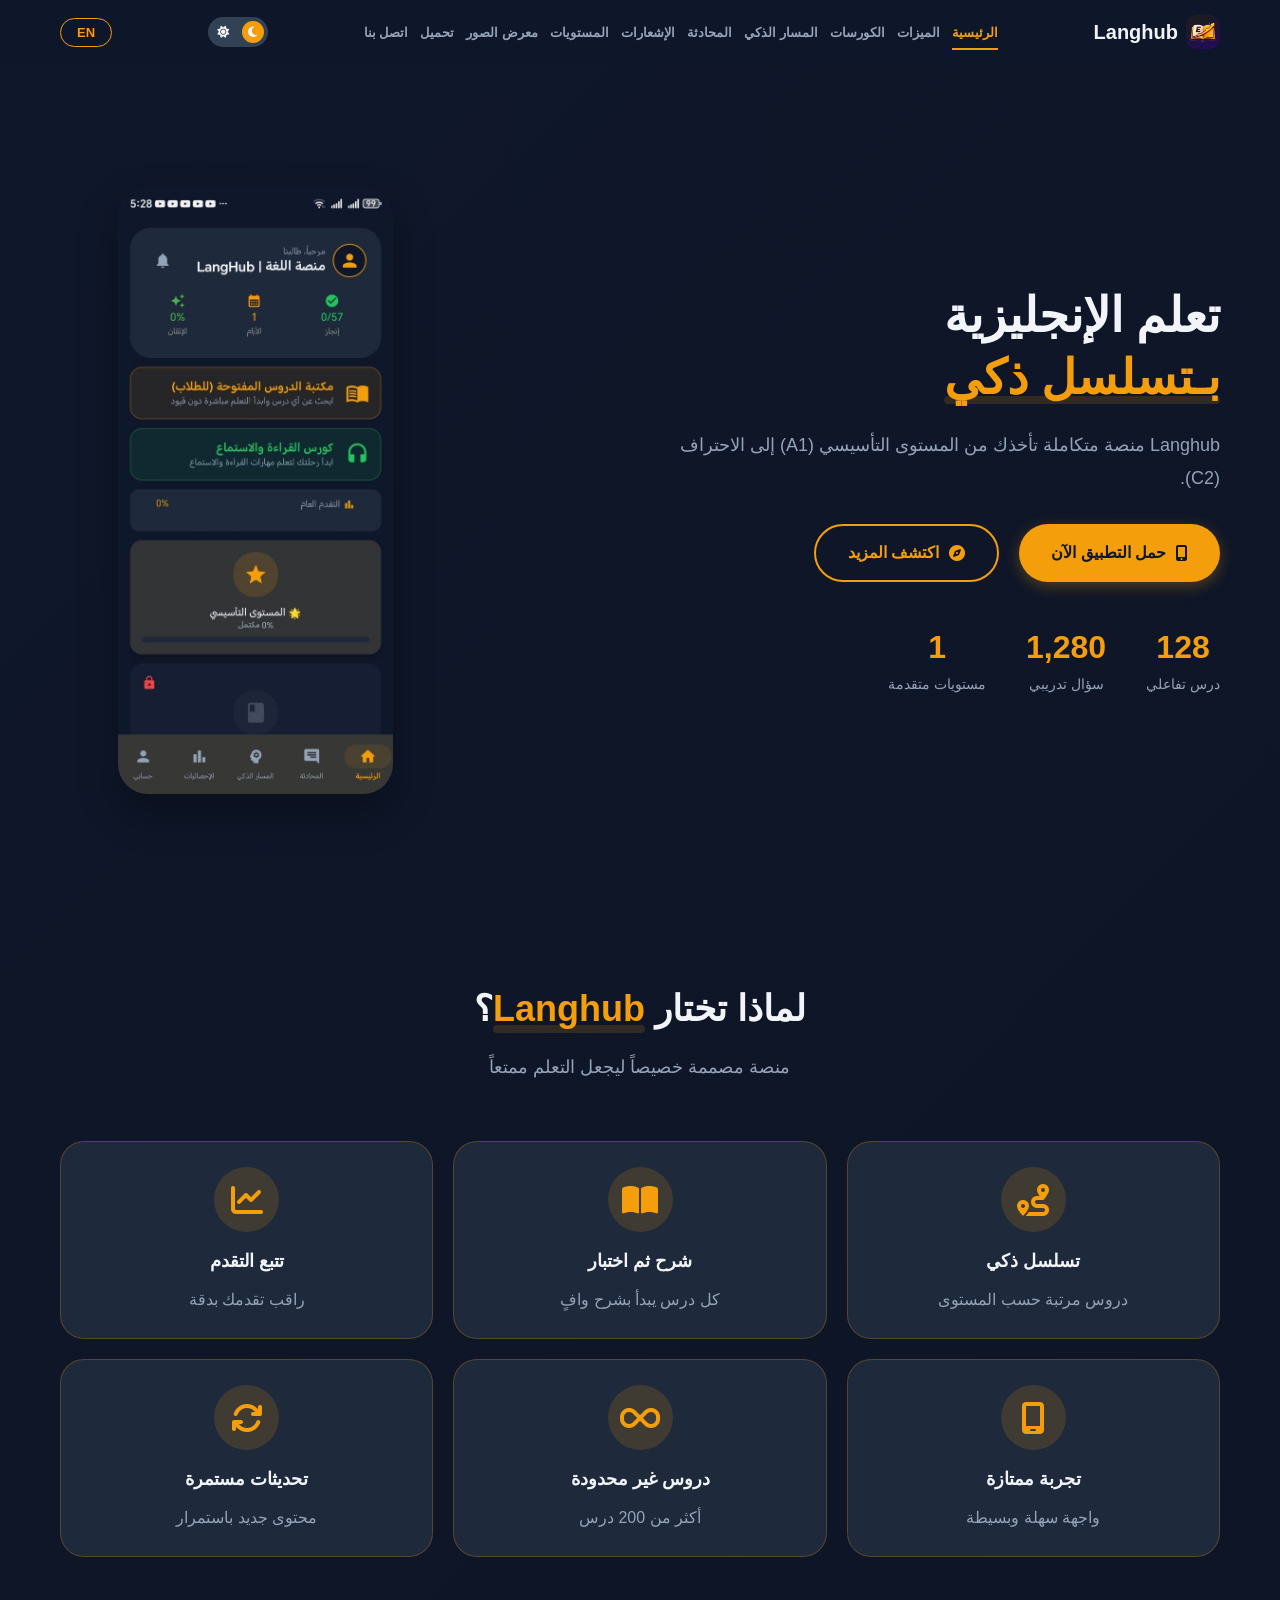
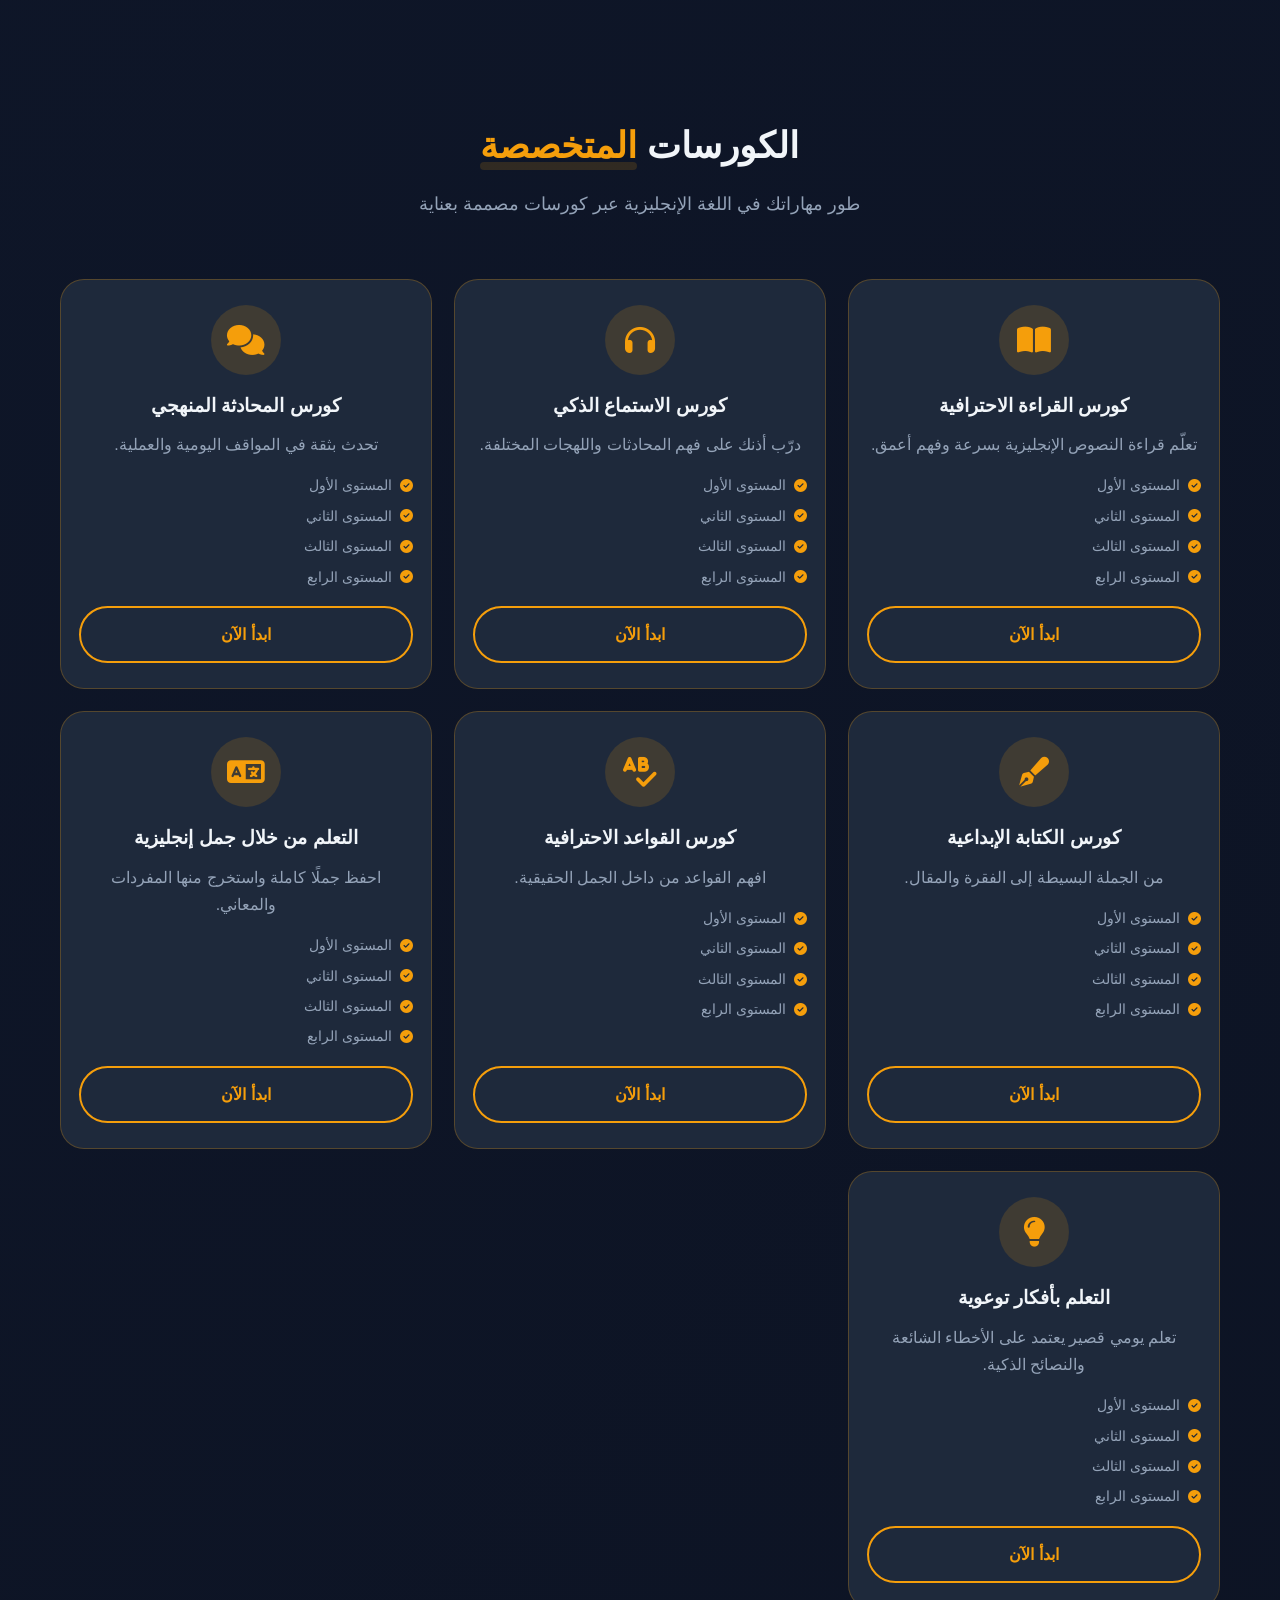
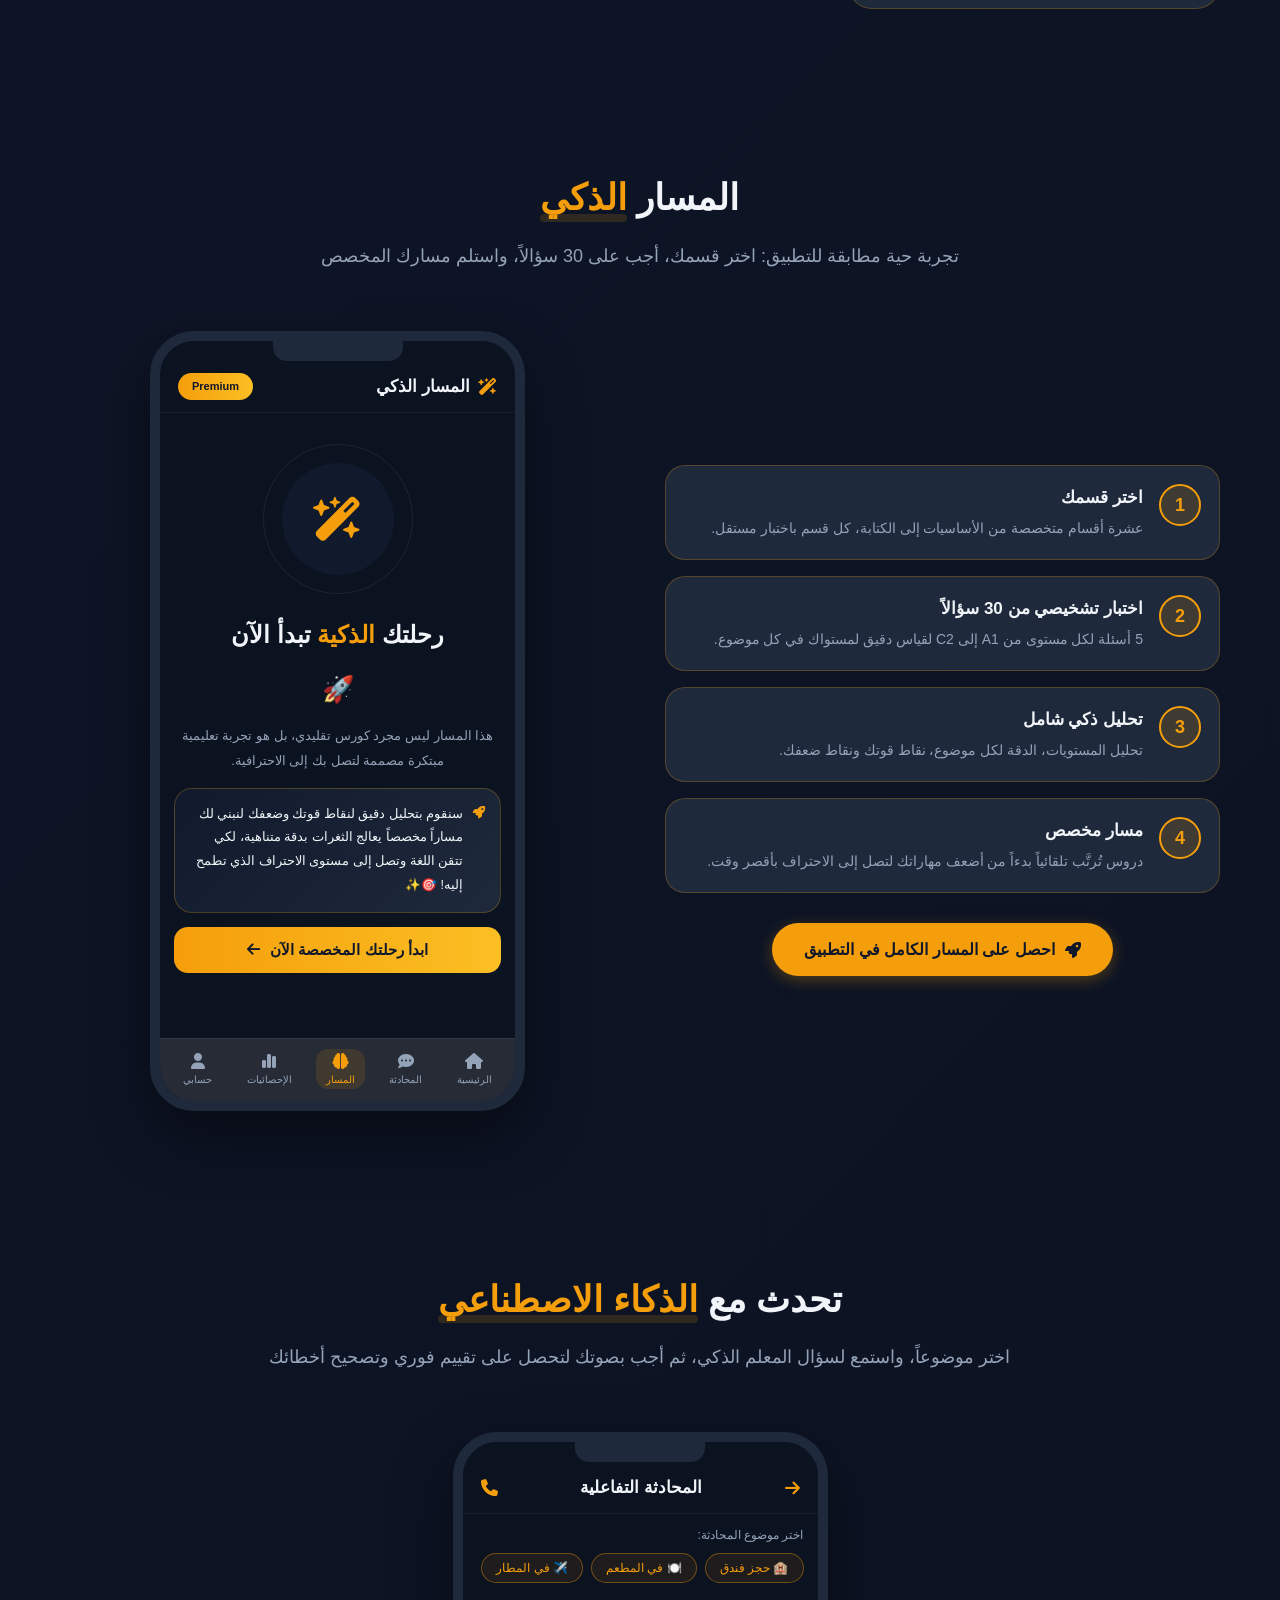
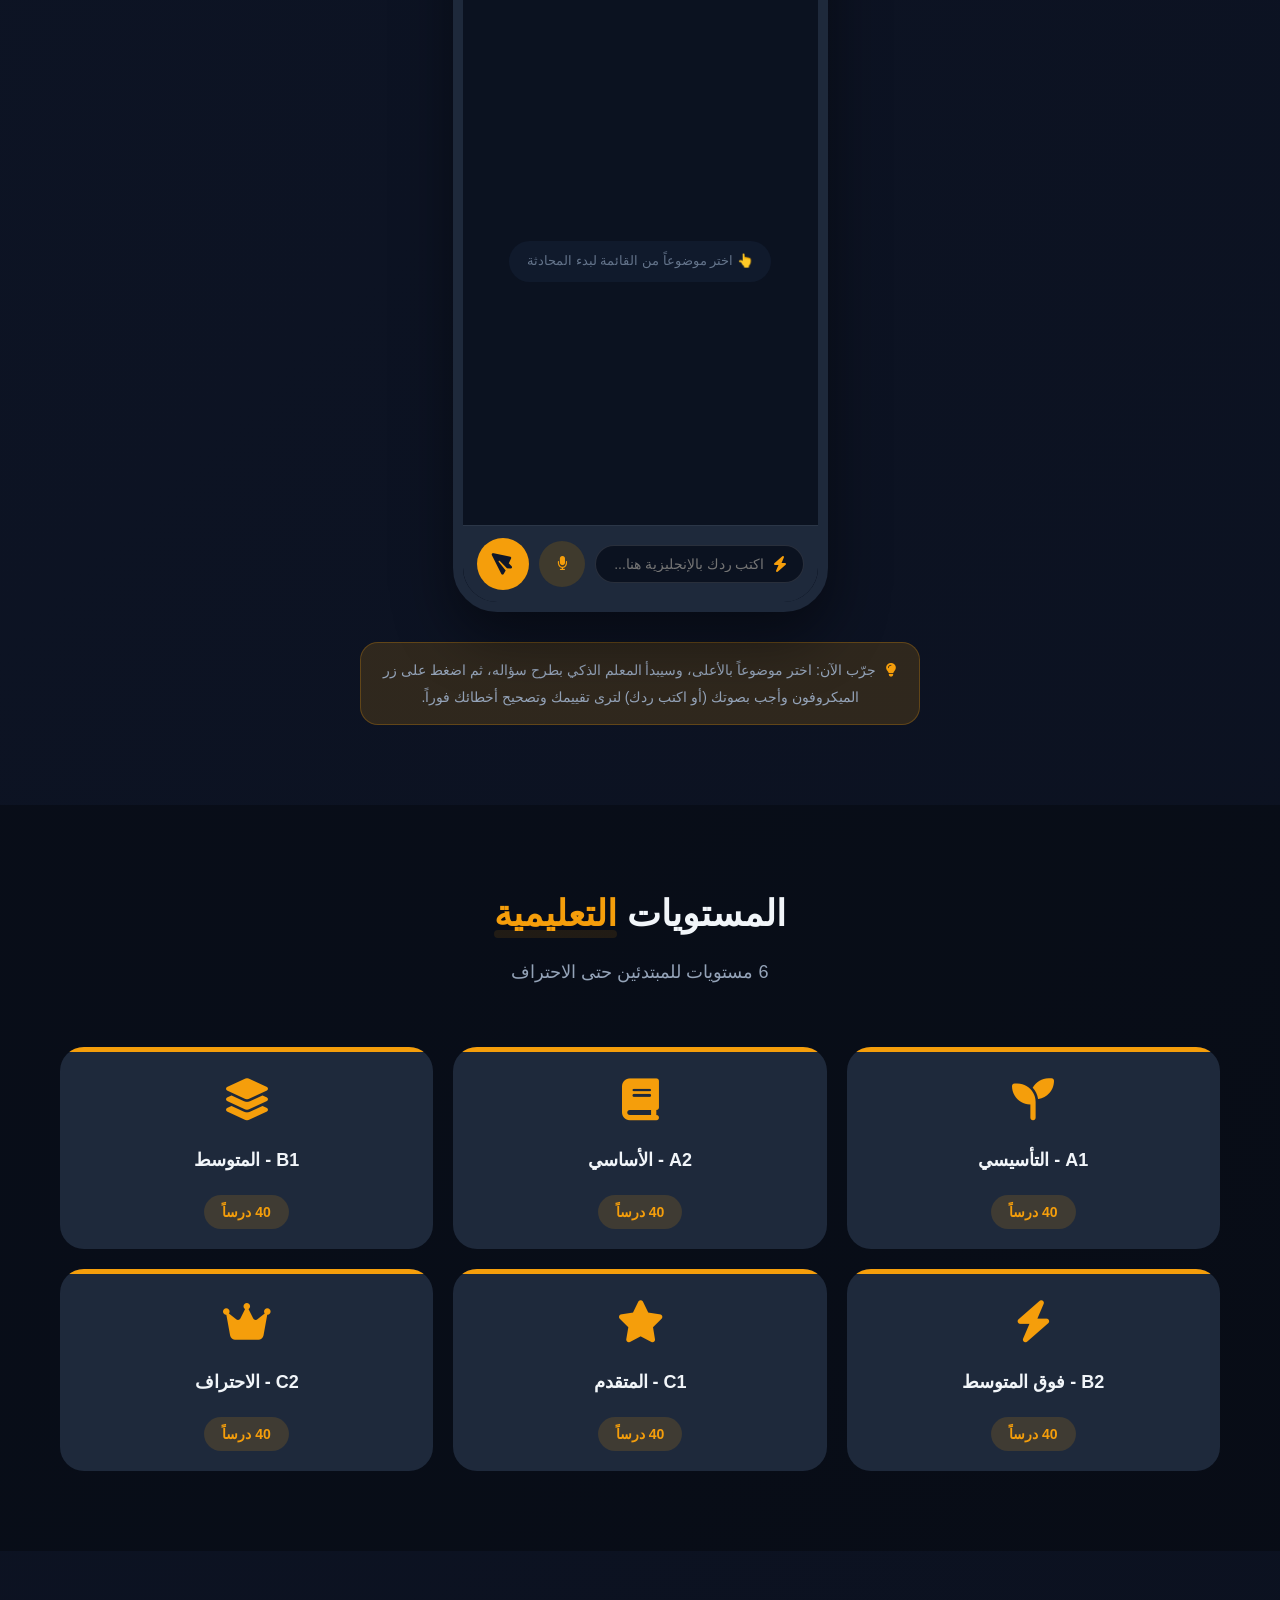
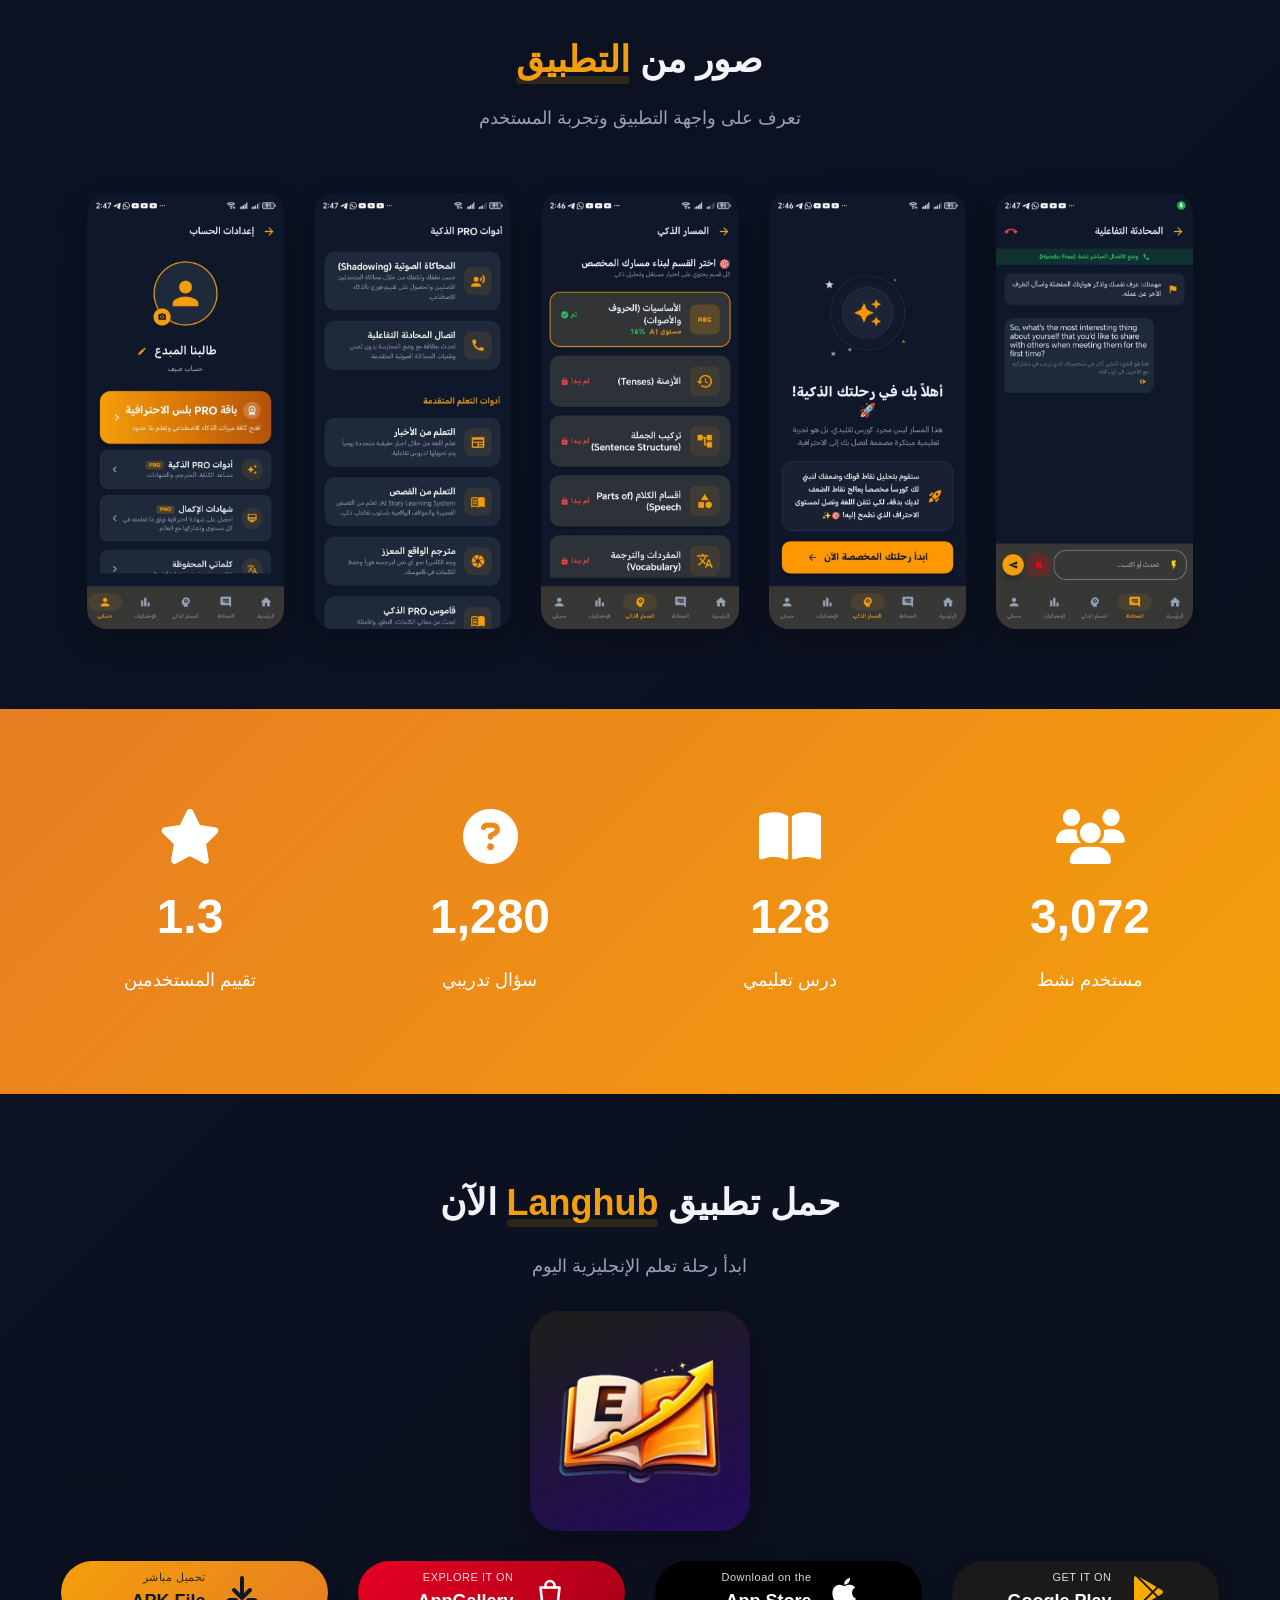
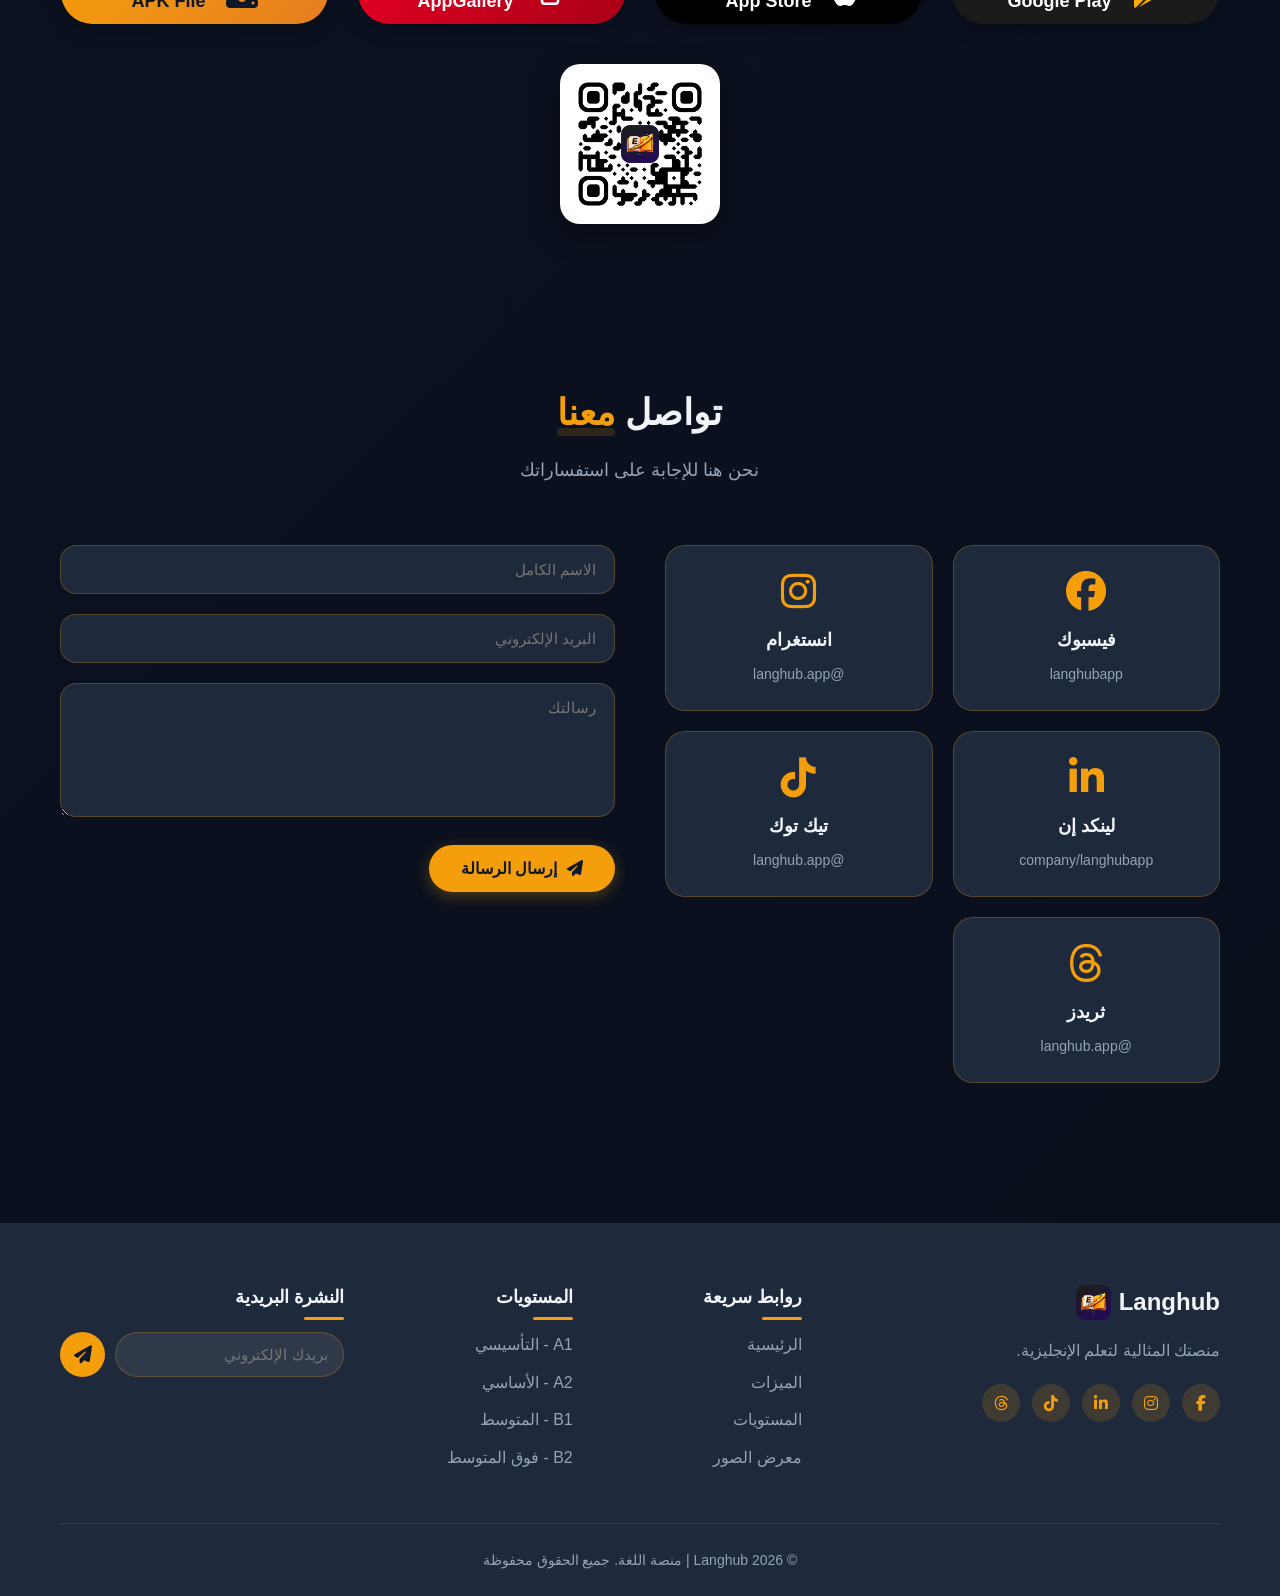
==== commit 69c7dc75: "Update index.html" ====
--- a/index.html
+++ b/index.html
@@ -643,7 +643,7 @@
             <div class="info-card">
               <i class="fab fa-facebook"></i>
               <h3>فيسبوك</h3>
-              <p>LanghubPlatform</p>
+              <p>langhubapp</p>
             </div>
 
             <div class="info-card">
@@ -659,9 +659,15 @@
             </div>
 
             <div class="info-card">
-              <i class="fas fa-envelope"></i>
-              <h3>البريد الإلكتروني</h3>
-              <p>support@langhub.com</p>
+              <i class="fab fa-tiktok"></i>
+              <h3>تيك توك</h3>
+              <p>@langhub.app</p>
+            </div>
+
+            <div class="info-card">
+              <i class="fab fa-threads"></i>
+              <h3>ثريدز</h3>
+              <p>@langhub.app</p>
             </div>
           </div>
 
@@ -701,8 +707,10 @@
 
           <div class="social-links">
             <a href="https://www.facebook.com/langhubapp/" aria-label="فيسبوك"><i class="fab fa-facebook-f"></i></a>
-            <a href="https://www.instagram.com/langhub.app" aria-label="انستغرام"><i class="fab fa-instagram"></i></a>
+            <a href="https://www.instagram.com/langhub.app/" aria-label="انستغرام"><i class="fab fa-instagram"></i></a>
             <a href="https://www.linkedin.com/company/langhubapp/" aria-label="لينكد إن"><i class="fab fa-linkedin-in"></i></a>
+            <a href="https://www.tiktok.com/@langhub.app/" aria-label="تيك توك"><i class="fab fa-tiktok"></i></a>
+            <a href="https://www.threads.com/@langhub.app/" aria-label="ثريدز"><i class="fab fa-threads"></i></a>
           </div>
         </div>
 
--- a/assets/CSS/style.css
+++ b/assets/CSS/style.css
@@ -10,7 +10,9 @@
 }
 
 html {
-  scroll-behavior: smooth;
+scroll-behavior: smooth;
+overflow-x: hidden;
+overflow-x: clip;
 }
 
 :root {
@@ -120,13 +122,27 @@
 }
 
 body.light-mode {
-  --bg-card-dark: #ffffff;
-  --text-light: #0f172a;
-  --text-gray-dark: #475569;
-  --border-dark: rgba(0, 0, 0, 0.08);
-  --shadow-dark: 0 10px 30px rgba(0, 0, 0, 0.08);
-  background: linear-gradient(135deg, #f8fafc 0%, #e2e8f0 100%);
-  color: #0f172a;
+/* كهرماني أغمق = نصوص مقروءة وأنيقة على الخلفية الفاتحة */
+--primary: #d97706;
+--primary-dark: #b45309;
+--primary-light: rgba(245, 158, 11, 0.12);
+--primary-glow: rgba(217, 119, 6, 0.22);
+
+--bg-card-dark: #ffffff;
+--text-light: #0f172a;
+--text-gray-dark: #475569;
+--border-dark: rgba(180, 83, 9, 0.15);
+--border-light: rgba(15, 23, 42, 0.08);
+--shadow-dark: 0 12px 32px rgba(15, 23, 42, 0.08);
+--shadow-light: 0 6px 18px rgba(15, 23, 42, 0.06);
+
+/* خلفية "شروق": قاعدة عاجية دافئة + هالات ضوئية ناعمة ثابتة */
+background:
+  radial-gradient(900px 480px at 88% -10%, rgba(245, 158, 11, 0.16), transparent 60%),
+  radial-gradient(760px 420px at -12% 28%, rgba(59, 130, 246, 0.10), transparent 60%),
+  radial-gradient(1000px 620px at 50% 112%, rgba(217, 119, 6, 0.10), transparent 65%),
+  linear-gradient(135deg, #fdfcf7 0%, #f6f1e8 100%);
+background-attachment: fixed;
 }
 
 img {
@@ -159,9 +175,11 @@
 Navbar
 ========================================== */
 .navbar {
-  position: fixed;
-  top: 0;
-  width: 100%;
+position: fixed;
+top: 0;
+left: 0;
+right: 0;
+width: 100%;
   background: rgba(15, 23, 42, 0.95);
   backdrop-filter: blur(10px);
   z-index: 1000;
@@ -251,8 +269,11 @@
 }
 
 .hamburger {
-  display: none;
-  cursor: pointer;
+display: none;
+cursor: pointer;
+flex-shrink: 0;
+position: relative;
+z-index: 1001;
 }
 
 .bar {
@@ -282,20 +303,19 @@
 }
 
 /* ==========================================
-Theme switch
+Theme switch (ثابت لا ينضغط على الشاشات الضيقة)
 ========================================== */
 .theme-switch-wrapper {
-  position: static;
   display: flex;
   align-items: center;
-}
-
-
+  flex-shrink: 0;              /* ✅ لا ينضغط داخل شريط التنقل */
+}
 .theme-switch {
   display: inline-block;
-  height: 34px;
+  height: 30px;
   position: relative;
-  width: 70px;
+  width: 60px;
+  flex-shrink: 0;              /* ✅ سرّ إصلاح المشكلة على بعض الهواتف */
 }
 .theme-switch input {
   display: none;
@@ -307,7 +327,7 @@
   right: 0;
   bottom: 0;
   background-color: #334155;
-  border-radius: 34px;
+  border-radius: 30px;
   cursor: pointer;
   transition: background-color 0.4s;
 }
@@ -318,7 +338,7 @@
   position: absolute;
   top: 50%;
   transform: translate(-50%, -50%);
-  font-size: 15px;
+  font-size: 12px;
   z-index: 1;
   color: #f1f5f9;
   transition: color 0.4s;
@@ -326,25 +346,25 @@
 body.light-mode .slider i {
   color: #0f172a;
 }
-/* تثبيت مكان الأيقونات فعلياً: الشمس يسار والهلال يمين (لا يتأثر باتجاه الصفحة) */
-.slider .fa-sun  { left: 17px; }
-.slider .fa-moon { left: 53px; }
-/* الدائرة البرتقالية: وضعها الافتراضي فوق الهلال = الوضع الليلي */
+/* الشمس يسار والهلال يمين (مواضع فيزيائية ثابتة) */
+.slider .fa-sun  { left: 15px; }
+.slider .fa-moon { left: 45px; }
+/* الدائرة البرتقالية: افتراضياً فوق الهلال = الوضع الليلي */
 .slider:before {
   content: "";
   position: absolute;
   top: 4px;
-  left: 40px;
-  width: 26px;
-  height: 26px;
+  left: 34px;
+  width: 22px;
+  height: 22px;
   background-color: var(--primary);
   border-radius: 50%;
   z-index: 0;
   transition: transform 0.4s;
 }
-/* عند اختيار الوضع النهاري (checked) تتحرك الدائرة إلى الشمس */
+/* الوضع النهاري (checked): تتحرك الدائرة لتتمركز فوق الشمس */
 input:checked + .slider:before {
-  transform: translateX(-36px);
+  transform: translateX(-30px);
 }
 
 /* ==========================================
@@ -1148,20 +1168,24 @@
 }
 
 .ai-input-bar {
-  display: flex;
-  align-items: center;
-  gap: 10px;
-  padding: 17px 14px;
-  margin: -12px;
-  background: #1e293b;
-  border-top: 1px solid rgba(255, 255, 255, 0.06);
+display: flex;
+align-items: center;
+gap: 10px;
+padding: 12px 14px;
+margin: 0;            /* ✅ إزالة الهامش السالب الذي يزحزح الشريط لليسار ويقصّ زر الإرسال */
+width: 100%;
+flex-shrink: 0;
+background: #1e293b;
+border-top: 1px solid rgba(255, 255, 255, 0.06);
+border-radius: 0 0 34px 34px;
 }
 
 .ai-input-wrap {
-  flex: 1;
-  display: flex;
-  align-items: center;
-  gap: 8px;
+flex: 1;
+min-width: 0;              /* ✅ يسمح للحقل بالانكماش فلا يُقصّ زر الإرسال */
+display: flex;
+align-items: center;
+gap: 8px;
   background: #0b1220;
   border: 1px solid rgba(255, 255, 255, 0.12);
   border-radius: 999px;
@@ -1169,7 +1193,9 @@
 }
 
 .ai-input-wrap input {
-  flex: 1;
+flex: 1;
+min-width: 0;
+width: 100%;
   background: transparent;
   border: none;
   outline: none;
@@ -1229,10 +1255,16 @@
   cursor: not-allowed;
 }
 
+.ai-send,
+.ai-mic {
+display: flex;
+align-items: center;
+justify-content: center;
+}
 .ai-send i {
-  transform: rotate(273deg);
-  font-size: 21px;
-  padding: 16px;
+transform: rotate(273deg);
+font-size: 21px;
+padding: 0;
 }
 
 .ai-hint {
@@ -1929,11 +1961,13 @@
 /* محاذاة نص النوافذ المنبثقة حسب اتجاه اللغة */
 .modal-card h3,
 .modal-card p {
-  direction: right;
+  text-align: right;
+  direction: rtl;
 }
 body.lang-en .modal-card h3,
 body.lang-en .modal-card p {
-  direction: left;
+  text-align: left;
+  direction: ltr;
 }
 
 body.light-mode .modal-card {
@@ -2296,9 +2330,50 @@
 .sp-nav-item.active { color: var(--primary); background: rgba(245,158,11,0.12); }
 
 @media (max-width: 992px) {
-.sp-showcase { grid-template-columns: 1fr; }
-.sp-info { order: 2; }
-.sp-phone { order: 1; height: 740px; }
+.sp-showcase {
+grid-template-columns: 1fr;
+gap: 35px;
+justify-items: center;          /* ✅ توسيط أبناء الشبكة ومنهم الهاتف */
+}
+.sp-info { order: 2; width: 100%; }
+.sp-phone {
+order: 1;
+height: 740px;
+justify-self: center;           /* ✅ إجبار الهاتف على التمركز */
+margin: 0 auto;                 /* ✅ تأكيد إضافي للتمركز */
+}
+}
+
+/* ✅ شاشات صغيرة: هاتف متناسق في الوسط والمحتوى أسفله مرتّب */
+@media (max-width: 480px) {
+.sp-phone {
+width: min(375px, 90vw);
+height: calc(min(375px, 90vw) * 2.08);   /* نفس نسبة هاتف المحادثة */
+}
+.sp-screen { padding: 0 10px; }
+.sp-section-top { flex-wrap: wrap; }     /* يمنع سحق عنوان القسم */
+.sp-status { white-space: normal; }      /* يمنع بروز نص "متاح في التطبيق" */
+.sp-steps { gap: 12px; }
+.sp-step { padding: 14px; gap: 12px; }
+.sp-step-num { width: 36px; height: 36px; font-size: 16px; }
+.sp-cta { flex-direction: column; align-items: stretch; }
+.sp-cta .btn { width: 100%; text-align: center;}            /* أزرار ممتدة أنظف من أزرار متزاحمة */
+}
+
+/* ✅ الشاشات الضيقة جداً فقط (الشاشة المغلقة لـ Galaxy Z Fold 5 وما شابه) */
+@media (max-width: 350px) {
+.sp-intro { gap: 10px; }
+.sp-intro-orbit { width: 93px; height: 93px; }
+.sp-intro-orbit::before { inset: 12px; }
+.sp-intro-orbit i { font-size: 20px; }
+.sp-screen { padding: 10px 8px; }
+.sp-section-icon { width: 44px; height: 44px; }
+.sp-section-icon i { font-size: 18px; }
+.sp-section-title strong { font-size: 13px; }
+.sp-btn-gold { font-size: 13px; padding: 12px; }
+.sp-lesson-num { width: 32px; height: 32px; }
+.sp-lesson-title { font-size: 12px; }
+.sp-lesson-status { padding: 4px 8px; }
 }
 
 /* تفاصيل القسم القابلة للفتح */
@@ -2321,12 +2396,15 @@
 /* ==========================================
 توحيد أبعاد هاتف المحادثة مع هاتف المسار الذكي
 ========================================== */
-.ai-phone {
-  position: relative;
-  width: 375px;
-  max-width: 100%;
-  height: 780px;
-  margin: 0 auto;
+  .ai-phone {
+position: relative;
+width: min(375px, 100%);
+max-width: 100%;
+height: auto;
+aspect-ratio: 375 / 780;   /* ✅ نسبة آيفون حقيقية ثابتة في كل الشاشات */
+margin: 0 auto;
+margin-inline: auto;
+justify-self: center;
   background: #0b1220;
   border: 10px solid #1e293b;
   border-radius: 44px;
@@ -2338,17 +2416,17 @@
 
 /* نفس سلوك هاتف المسار الذكي على الشاشات المتوسطة */
 @media (max-width: 992px) {
-  .ai-phone {
-    height: 740px;
-  }
+.ai-phone {
+height: auto;
+}
 }
 
 /* على الجوال: نحافظ على نسبة الآيفون (الطول ≈ ضعف العرض) حتى لا يصبح عريضاً وقصيراً */
 @media (max-width: 480px) {
-  .ai-phone {
-    width: min(375px, 90vw);
-    height: calc(min(375px, 90vw) * 2.08);
-  }
+.ai-phone {
+width: min(375px, 92vw);
+height: auto;
+}
 }
 
 /* ==========================================
@@ -2433,10 +2511,39 @@
   .nav-container { gap: 12px; }
 }
 @media (max-width: 400px) {
-  .theme-switch { width: 52px; height: 28px; }
-  .slider { padding: 0 8px; border-radius: 28px; }
-  .slider i { font-size: 11px; }
-  .slider:before { width: 20px; height: 20px; }
-  input:checked + .slider:before { transform: translateX(24px); }
-  .lang-toggle { padding: 5px 12px; font-size: 12px; }
-}
+.theme-switch { width: 52px; height: 28px; }
+.slider { border-radius: 28px; }
+.slider i { font-size: 11px; }
+.slider .fa-sun  { left: 13px; }
+.slider .fa-moon { left: 39px; }
+.slider:before { width: 20px; height: 20px; left: 29px; }
+input:checked + .slider:before { transform: translateX(-26px); }
+.lang-toggle { padding: 5px 12px; font-size: 12px; }
+}
+
+
+/* ===== جاذبية الوضع النهاري: شريط زجاجي وبطاقات دافئة ===== */
+body.light-mode .navbar {
+background: rgba(255, 255, 255, 0.72);
+backdrop-filter: blur(14px);
+-webkit-backdrop-filter: blur(14px);
+box-shadow: 0 4px 20px rgba(15, 23, 42, 0.06);
+}
+
+body.light-mode .modal-card,
+body.light-mode .notification-card {
+background: linear-gradient(180deg, #ffffff 0%, #fdf9f0 100%);
+}
+
+body.light-mode .quiz-option {
+background: rgba(217, 119, 6, 0.05);
+}
+
+/* اختياري: عنوان الهيرو بتدرّج ذهبي بدل لون واحد */
+body.light-mode .hero-title {
+background: linear-gradient(90deg, #b45309, #f59e0b 50%, #b45309);
+-webkit-background-clip: text;
+background-clip: text;
+-webkit-text-fill-color: transparent;
+color: transparent;
+}
--- a/assets/CSS/responsive.css
+++ b/assets/CSS/responsive.css
@@ -151,13 +151,16 @@
 
 /* جوال */
 @media (max-width: 768px) {
-  .hamburger {
-    display: block;
-  }
+.ai-phone {
+width: min(390px, 100%);
+border-radius: 48px;
+padding: 0;
+}
 
   .nav-menu {
     position: fixed;
     left: -100%;
+    visibility: hidden;
     top: 70px;
     gap: 0;
     flex-direction: column;
@@ -171,8 +174,9 @@
   }
 
   .nav-menu.active {
-    left: 0;
-  }
+left: 0;
+visibility: visible;
+}
 
   body.light-mode .nav-menu {
     background-color: white;
@@ -277,8 +281,8 @@
   }
 
   .ai-phone {
-    height: 740px;
-  }
+height: auto;
+}
 
   .contact-form button {
     display: flex;
@@ -432,11 +436,11 @@
 شكل الايفون في المحادثة التفاعلية
 ========================================== */
 @media (max-width: 768px) {
-  .ai-phone {
-    width: min(390px, 100%);
-    border-radius: 48px;
-    padding: 8px;
-  }
+.ai-phone {
+width: min(390px, 100%);
+border-radius: 48px;
+padding: 0;
+}
 
   .ai-screen {
     border-radius: 40px;
@@ -454,9 +458,33 @@
 }
 
 @media (max-width: 400px) {
-  .ai-phone {
-    border-radius: 42px;
-  }
+.ai-phone {
+border-radius: 42px;
+}
+.ai-input-bar {
+gap: 8px;
+padding: 10px;
+}
+.ai-send {
+width: 46px;
+height: 46px;
+}
+.ai-mic {
+width: 42px;
+height: 42px;
+}
+.ai-input-bar {
+gap: 8px;
+padding: 10px 10px;
+}
+.ai-send {
+width: 46px;
+height: 46px;
+}
+.ai-mic {
+width: 42px;
+height: 42px;
+}
 
   .ai-dynamic-island {
     width: 90px;
@@ -479,4 +507,46 @@
   .m-value {
     font-size: 13px;
   }
-}+}
+
+/* ==========================================
+   إصلاح ازدحام شريط التنقل في الشاشات المتوسطة
+========================================== */
+/* منع الروابط من الالتفاف على سطرين */
+.nav-link { white-space: nowrap; }
+
+/* 1) من 1100 إلى 1400: تصغير المسافات والخطوط ليتسع الشريط كاملاً */
+@media (max-width: 1400px) {
+  .nav-container { gap: 12px; }
+  .nav-menu { gap: 12px; }
+  .nav-link { font-size: 13px; }
+  .logo { font-size: 20px; }
+  .logo img { height: 34px; }
+}
+
+/* 2) تحت 1100: نتحول لقائمة الهمبرغر حتى لا يُحشر الشريط أبداً */
+@media (max-width: 1100px) {
+  .hamburger { display: block; }
+  .nav-menu {
+    position: fixed;
+    left: -100%;
+    visibility: hidden;
+    top: 70px;
+    gap: 0;
+    flex-direction: column;
+    background-color: var(--bg-card-dark);
+    width: 100%;
+    text-align: center;
+    transition: var(--transition);
+    padding: 25px 0;
+    box-shadow: 0 10px 20px rgba(0, 0, 0, 0.2);
+    z-index: 999;
+  }
+  .nav-menu.active { left: 0; }
+  body.light-mode .nav-menu {
+    background-color: #ffffff;
+    box-shadow: 0 10px 20px rgba(0, 0, 0, 0.1);
+  }
+  .nav-menu li { margin: 15px 0; }
+}
+
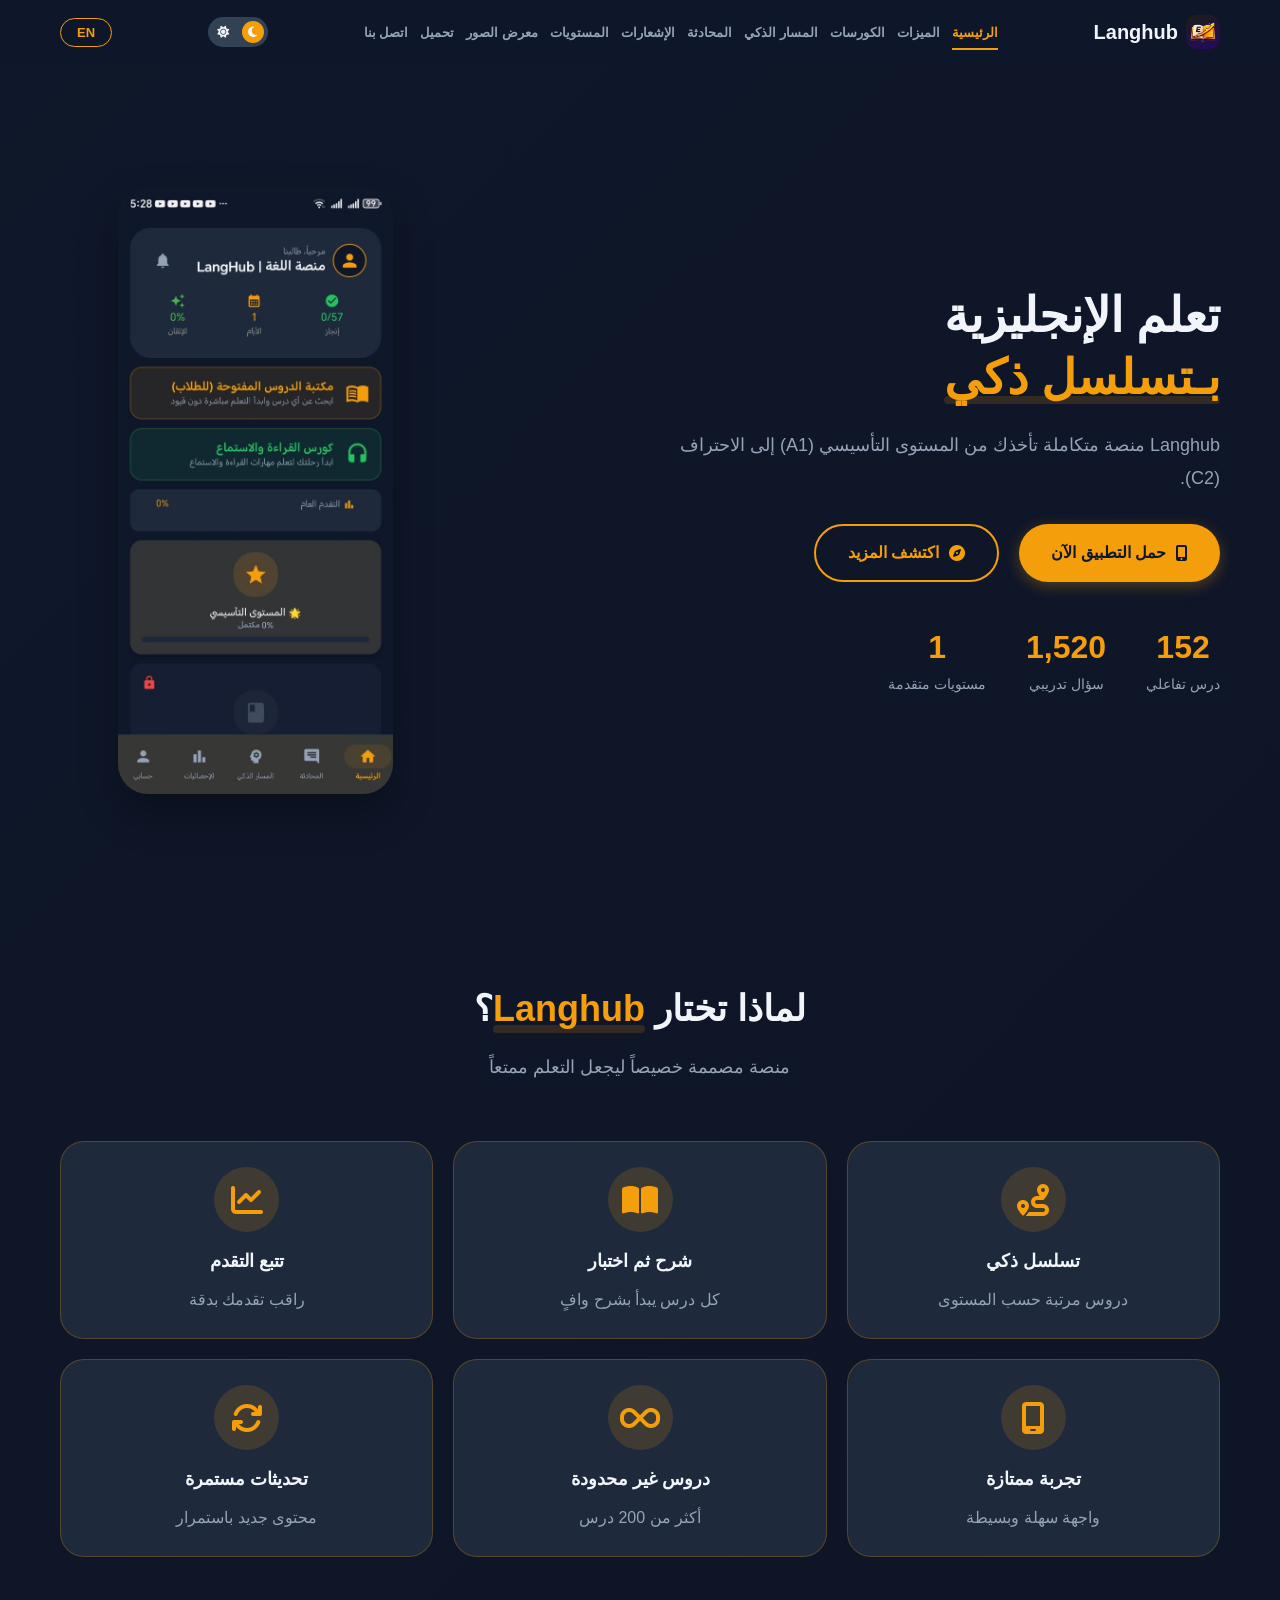
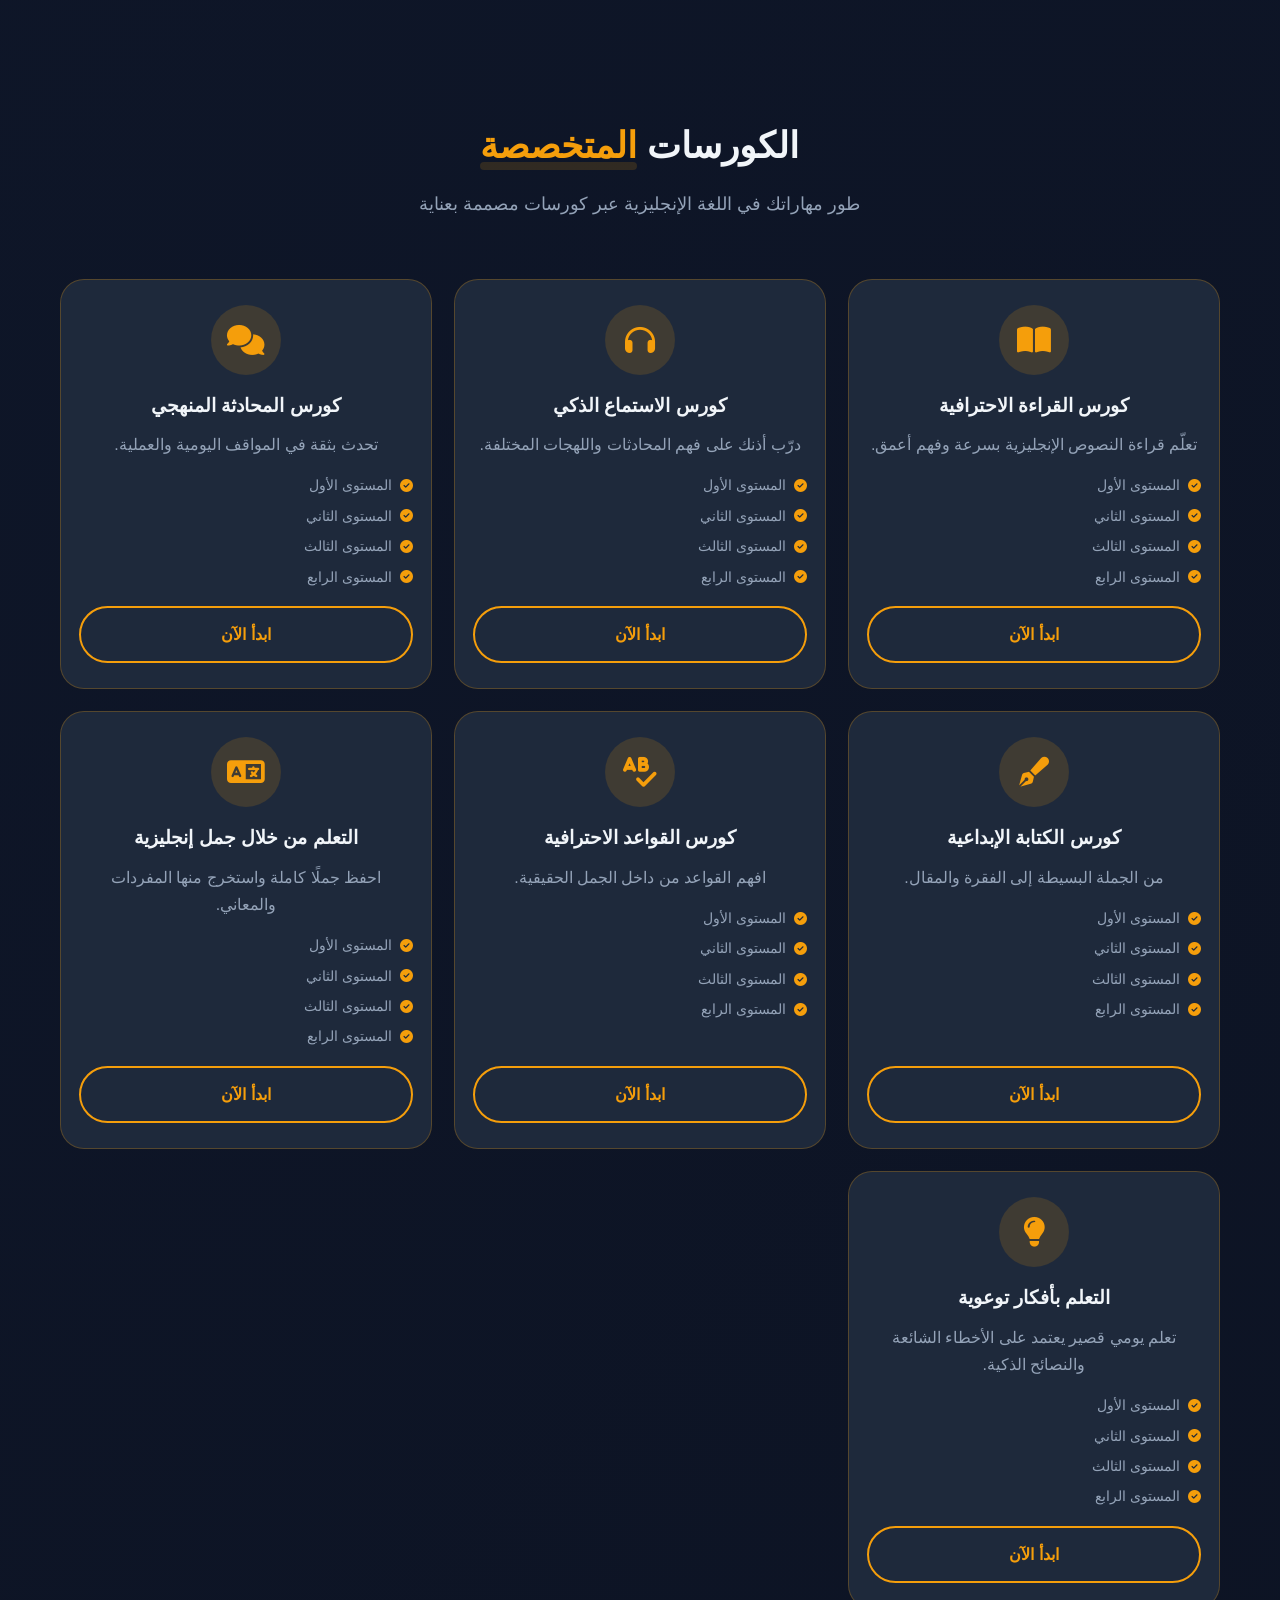
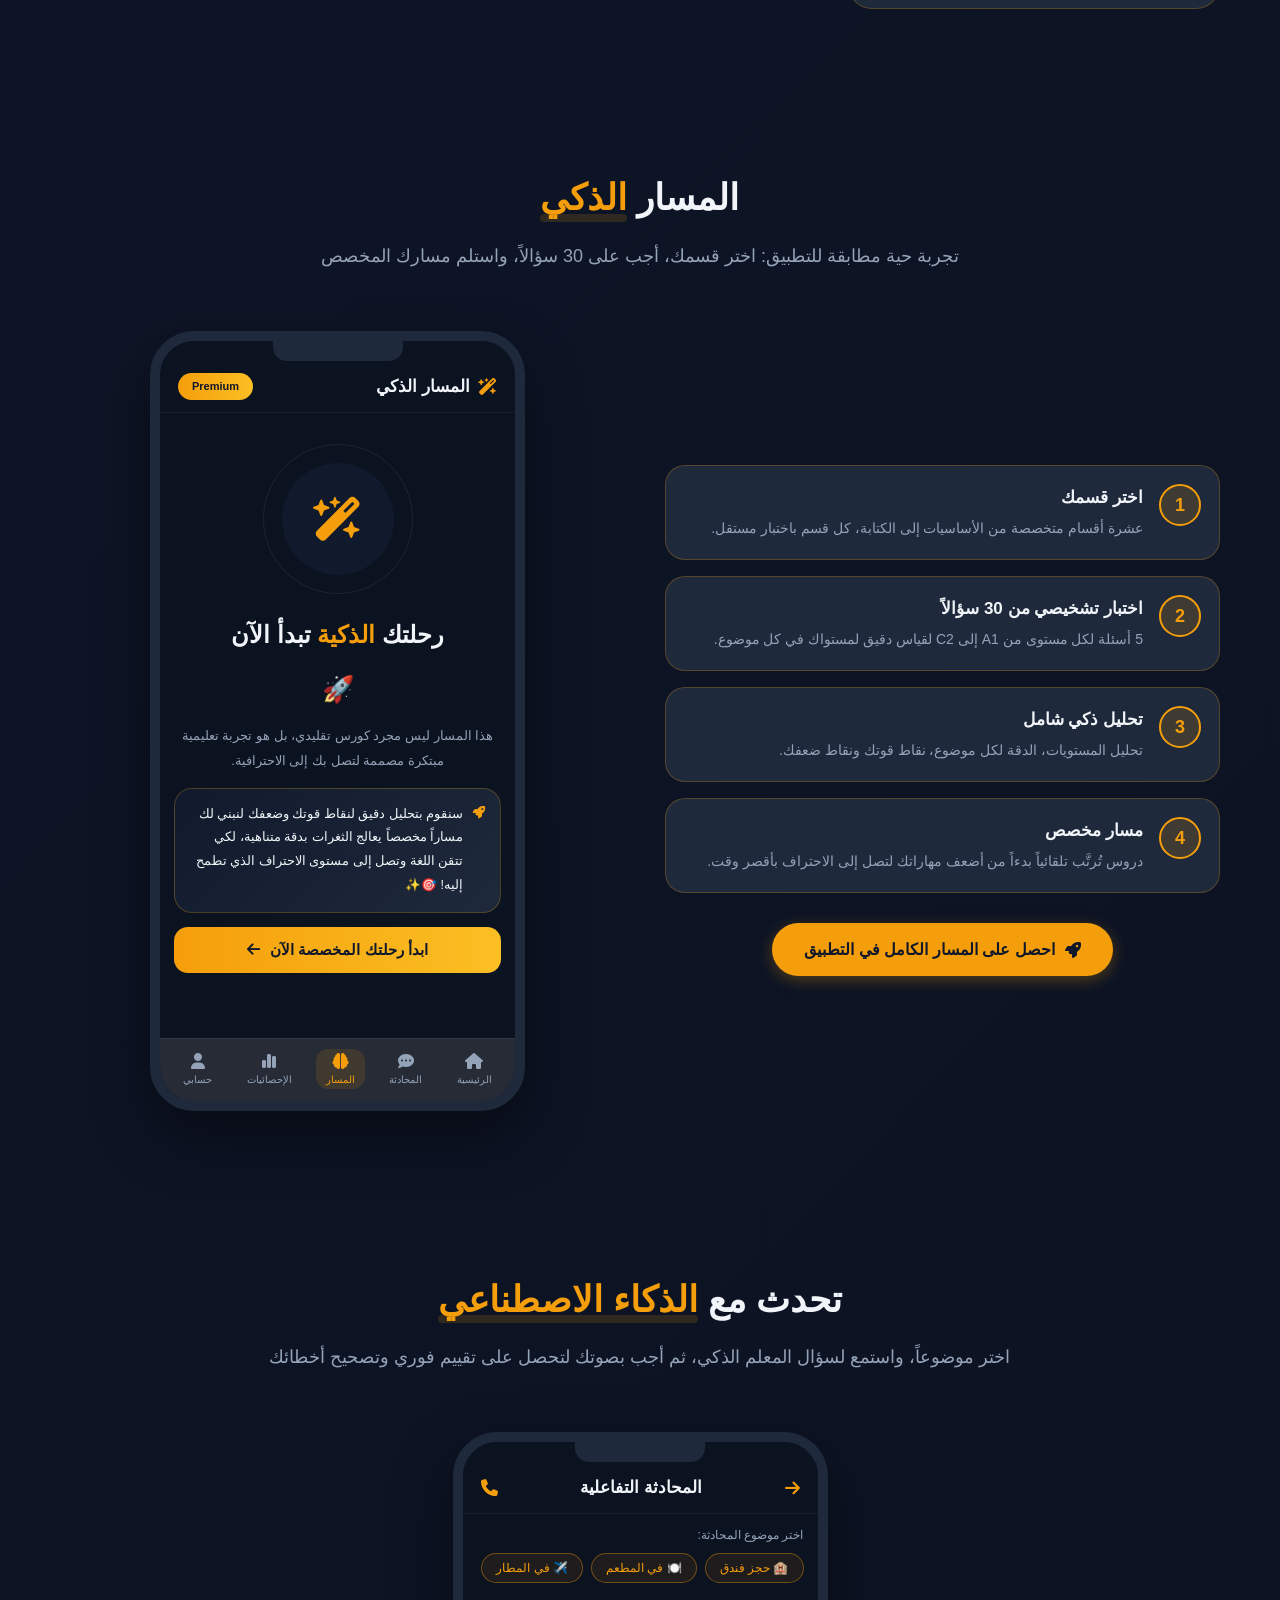
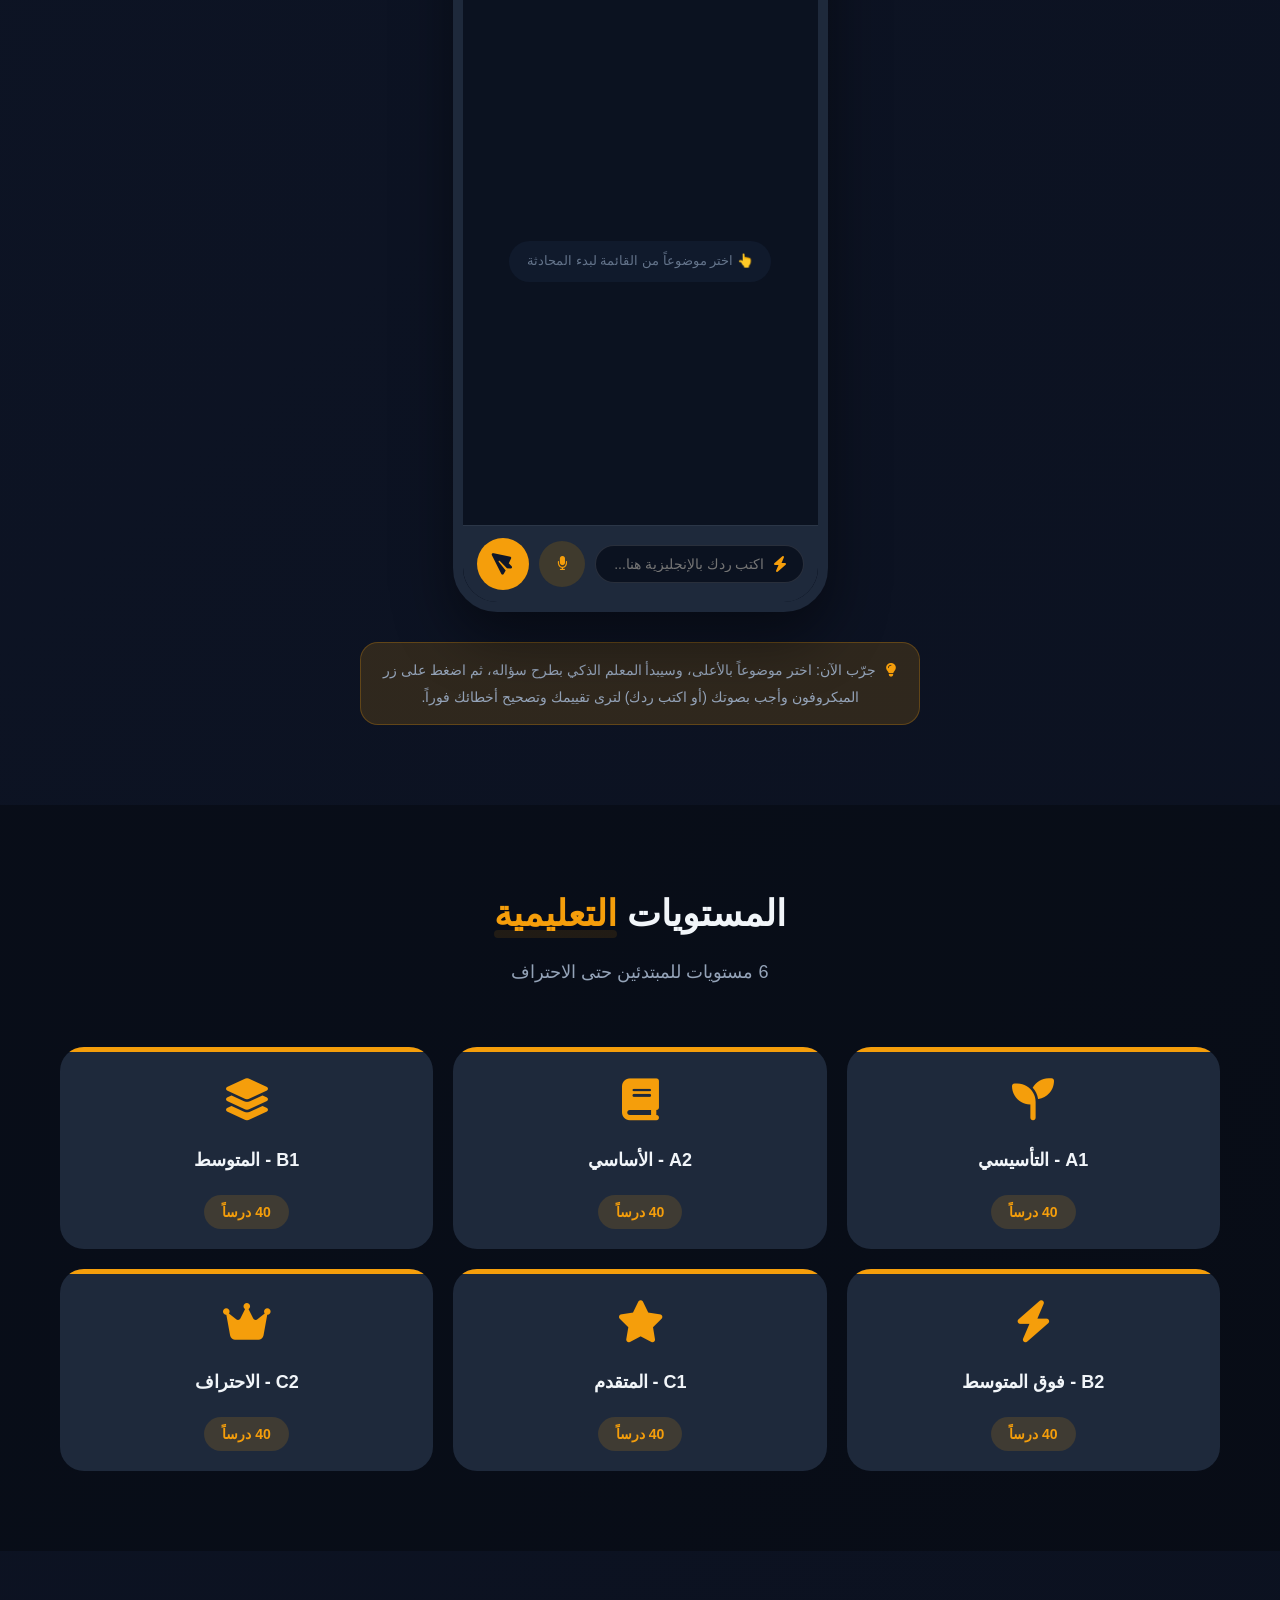
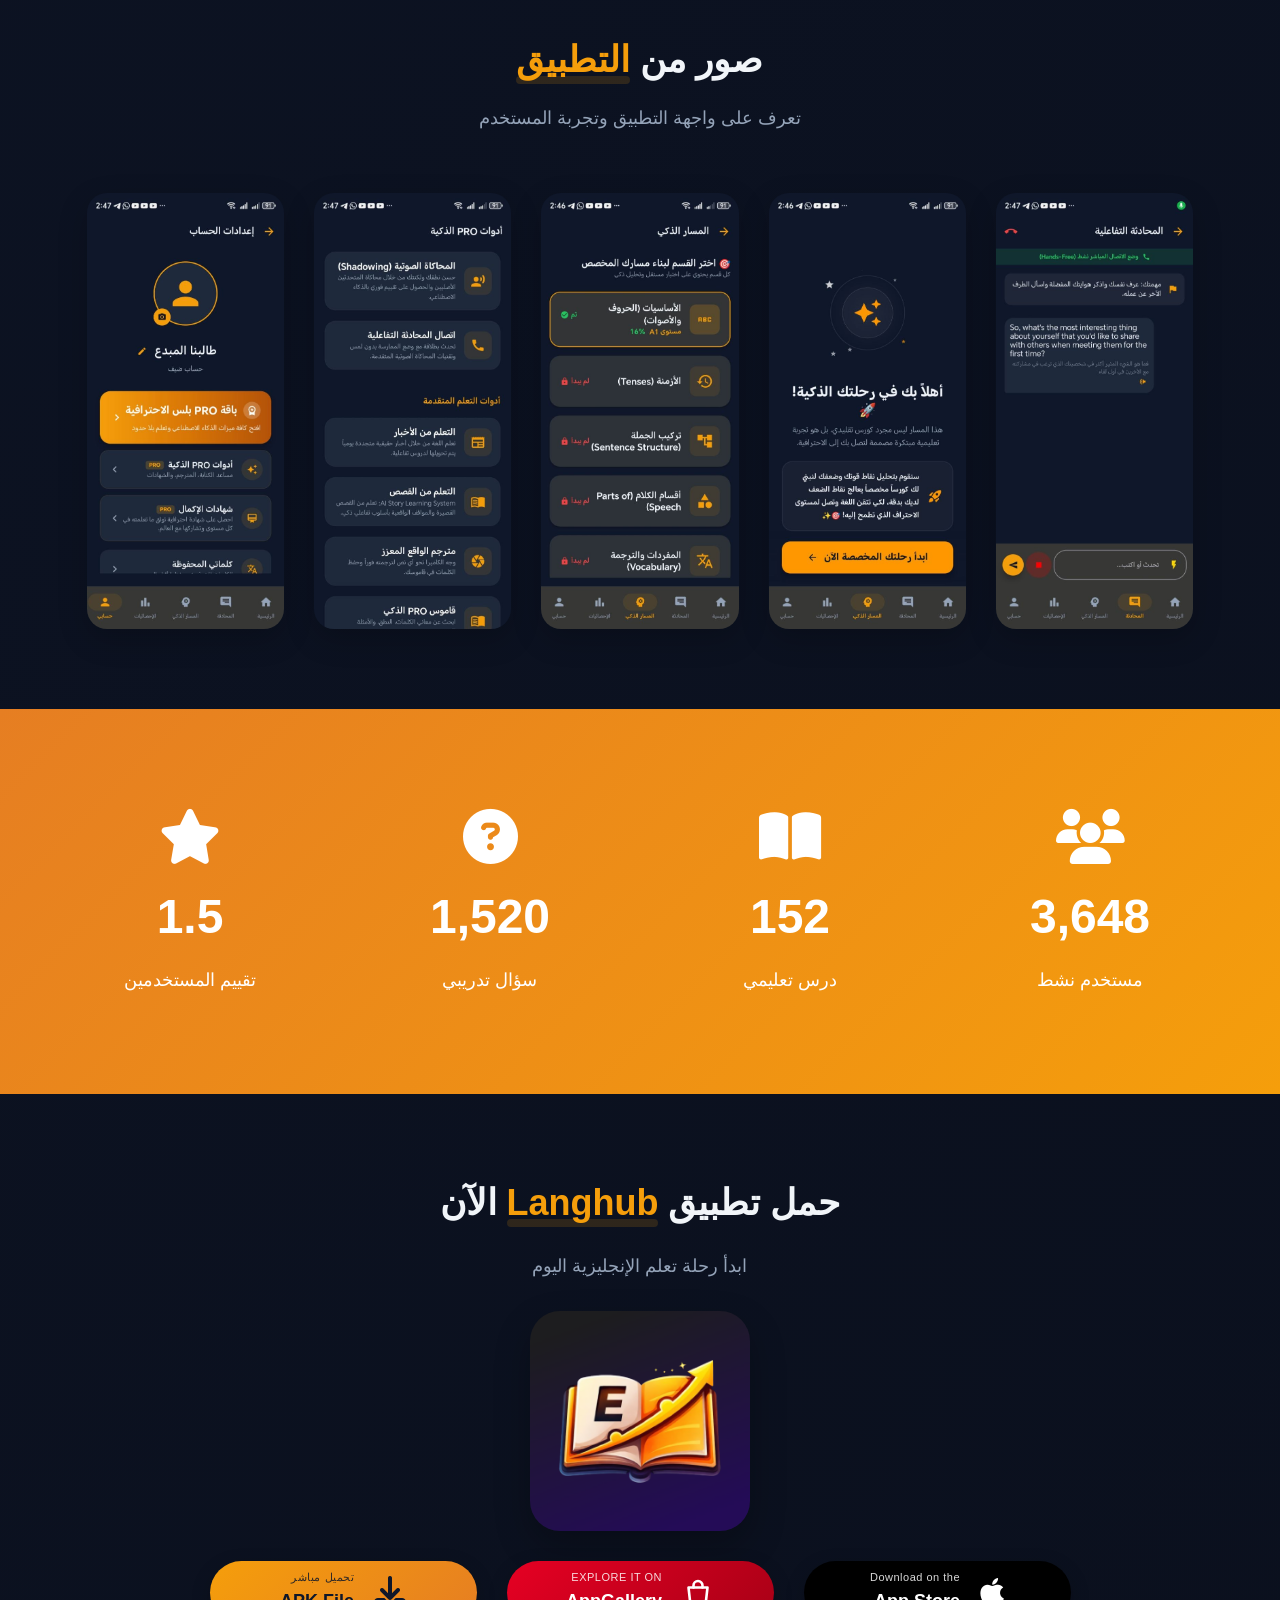
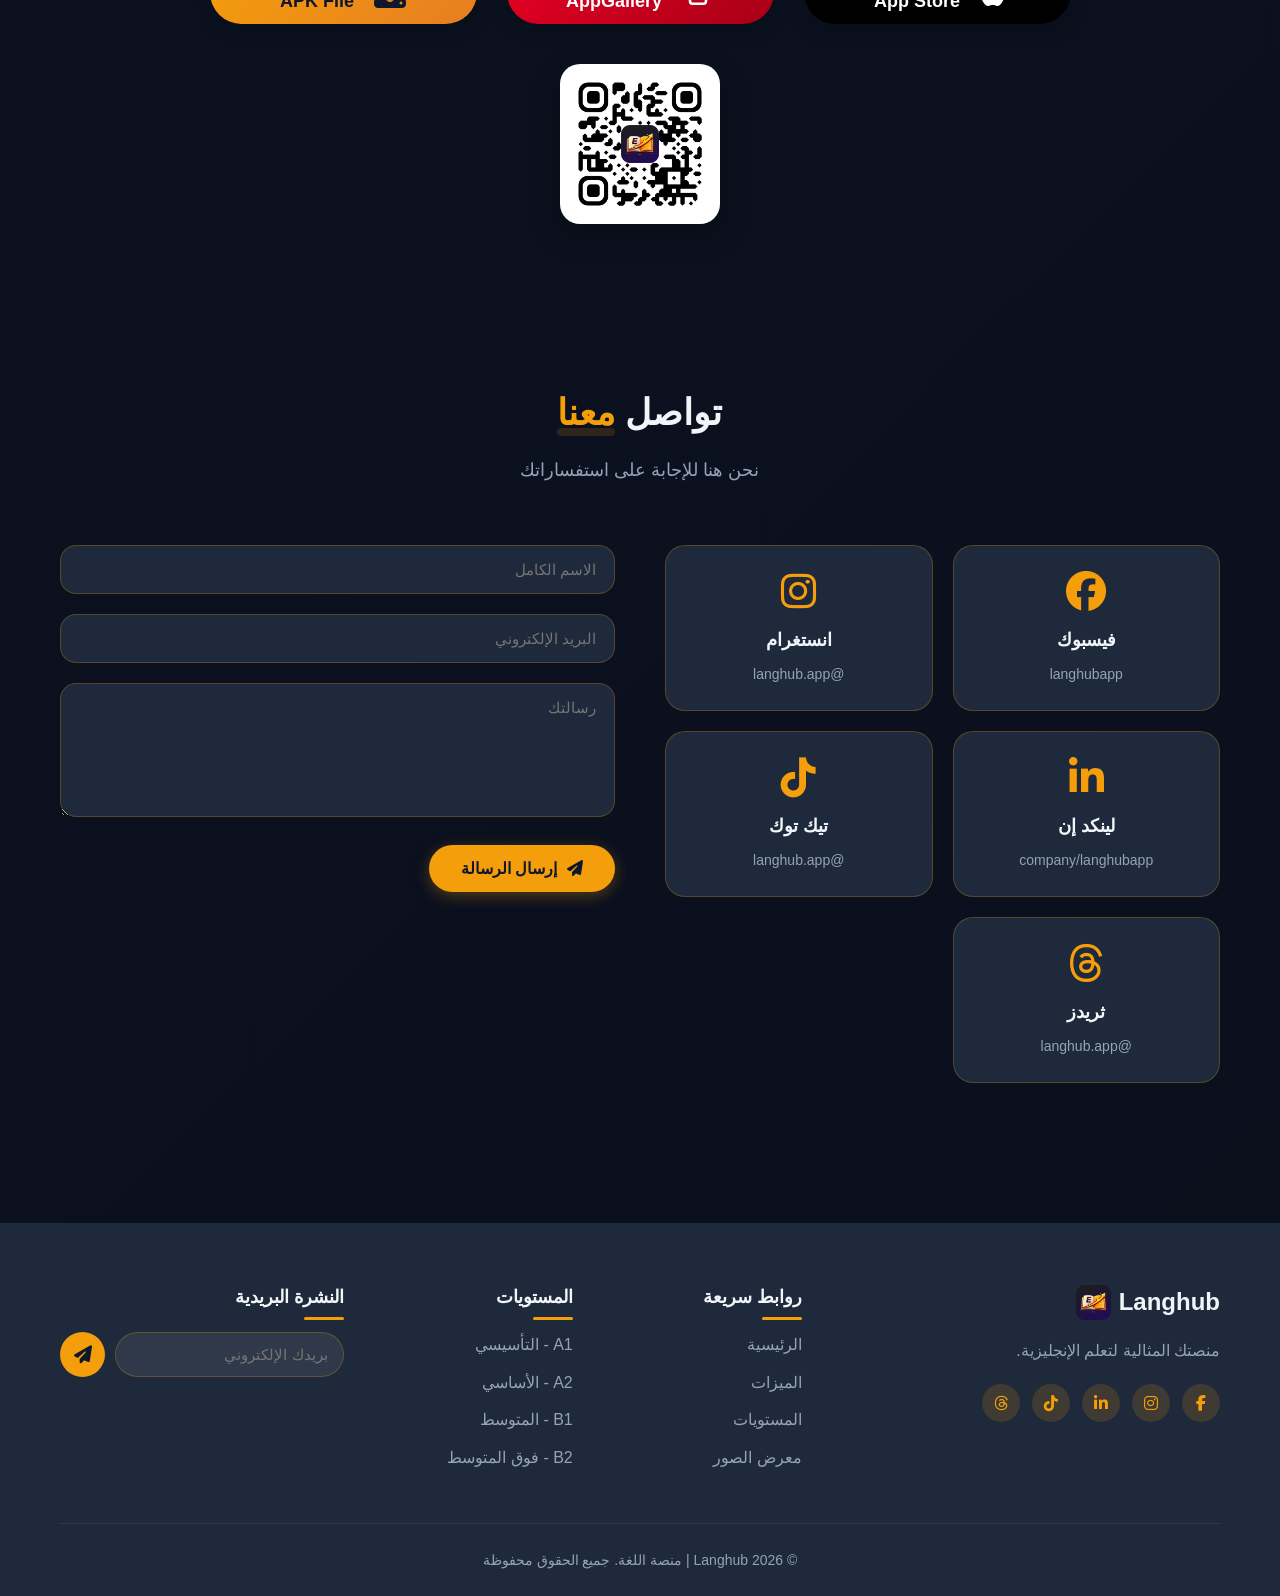
==== commit 0ed59ada: "Update index.html" ====
--- a/index.html
+++ b/index.html
@@ -586,8 +586,10 @@
           <img src="assets/images/app-screenshot.png" alt="لقطة شاشة من تطبيق Langhub" loading="lazy">
         </div>
 
-        <!-- قفل ايقونة كوكل بلي وابستور -->
+        <!-- ازرار التحميل-->
         <div class="download-buttons">
+             <!-- قفل مؤقت لزر Google Play حتى يتوفر رابط المتجر — لاستعادته احذف أسطر التعليقات فقط -->
+              <!--
           <a class="download-btn google-play" type="button" data-open-modal="#google-play-modal" aria-label="تحميل من Google Play">
             <i class="fab fa-google-play"></i>
             <span class="btn-text">
@@ -595,7 +597,7 @@
               <strong>Google Play</strong>
             </span>
           </a>
-
+-->
           <a class="download-btn app-store" type="button" data-open-modal="#app-store-modal" aria-label="تحميل من App Store">
             <i class="fab fa-apple"></i>
             <span class="btn-text">
@@ -640,35 +642,35 @@
 
         <div class="contact-wrapper">
           <div class="contact-info">
-            <div class="info-card">
+            <a class="info-card" href="https://www.facebook.com/langhubapp/" target="_blank" aria-label="فيسبوك">
               <i class="fab fa-facebook"></i>
               <h3>فيسبوك</h3>
               <p>langhubapp</p>
-            </div>
-
-            <div class="info-card">
+            </a>
+
+            <a class="info-card" href="https://www.instagram.com/langhub.app/" target="_blank" aria-label="انستغرام">
               <i class="fab fa-instagram"></i>
               <h3>انستغرام</h3>
               <p>@langhub.app</p>
-            </div>
-
-            <div class="info-card">
+            </a>
+
+            <a class="info-card" href="https://www.linkedin.com/company/langhubapp/" target="_blank" aria-label="لينكد إن">
               <i class="fab fa-linkedin-in"></i>
               <h3>لينكد إن</h3>
               <p>company/langhubapp</p>
-            </div>
-
-            <div class="info-card">
+            </a>
+
+            <a class="info-card" href="https://www.tiktok.com/@langhub.app/" target="_blank" aria-label="تيك توك">
               <i class="fab fa-tiktok"></i>
               <h3>تيك توك</h3>
               <p>@langhub.app</p>
-            </div>
-
-            <div class="info-card">
+            </a>
+
+            <a class="info-card" href="https://www.threads.com/@langhub.app/" target="_blank" aria-label="ثريدز">
               <i class="fab fa-threads"></i>
               <h3>ثريدز</h3>
               <p>@langhub.app</p>
-            </div>
+            </a>
           </div>
 
           <form id="contact-form" class="contact-form">
